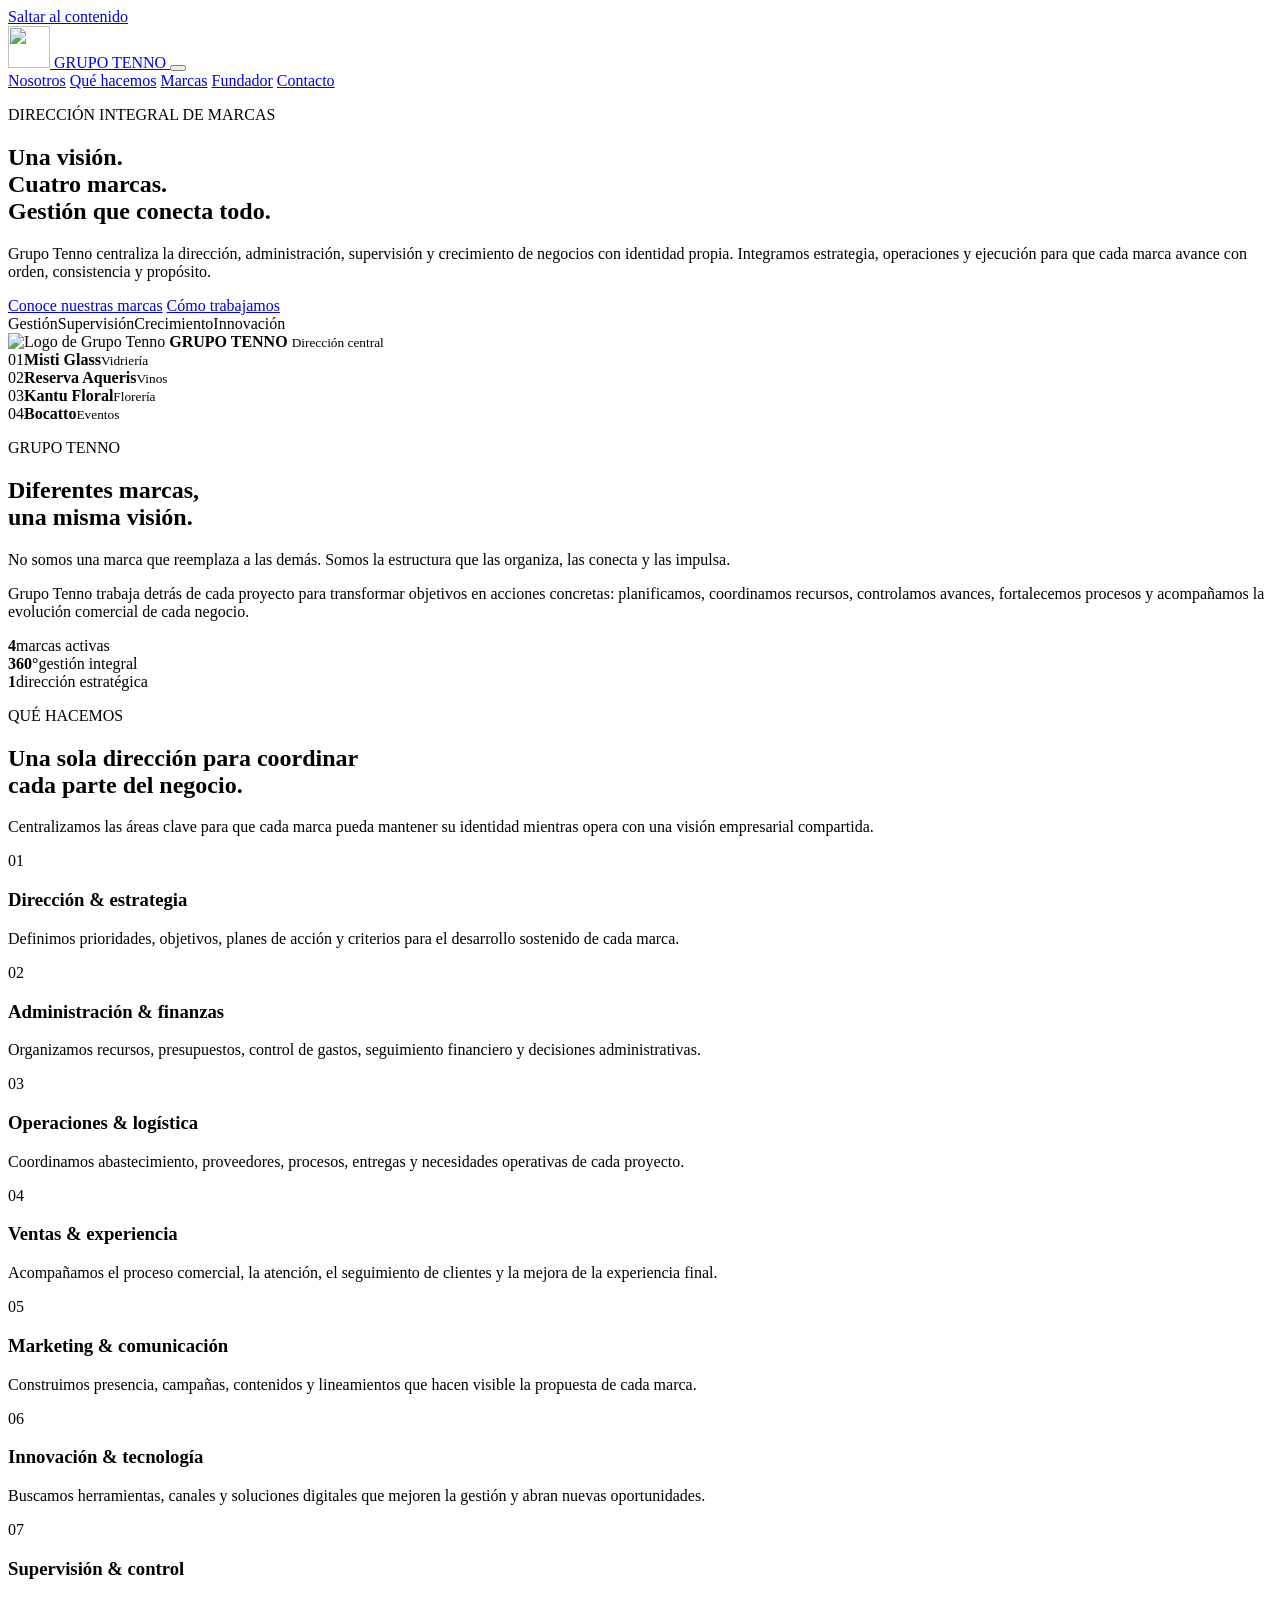
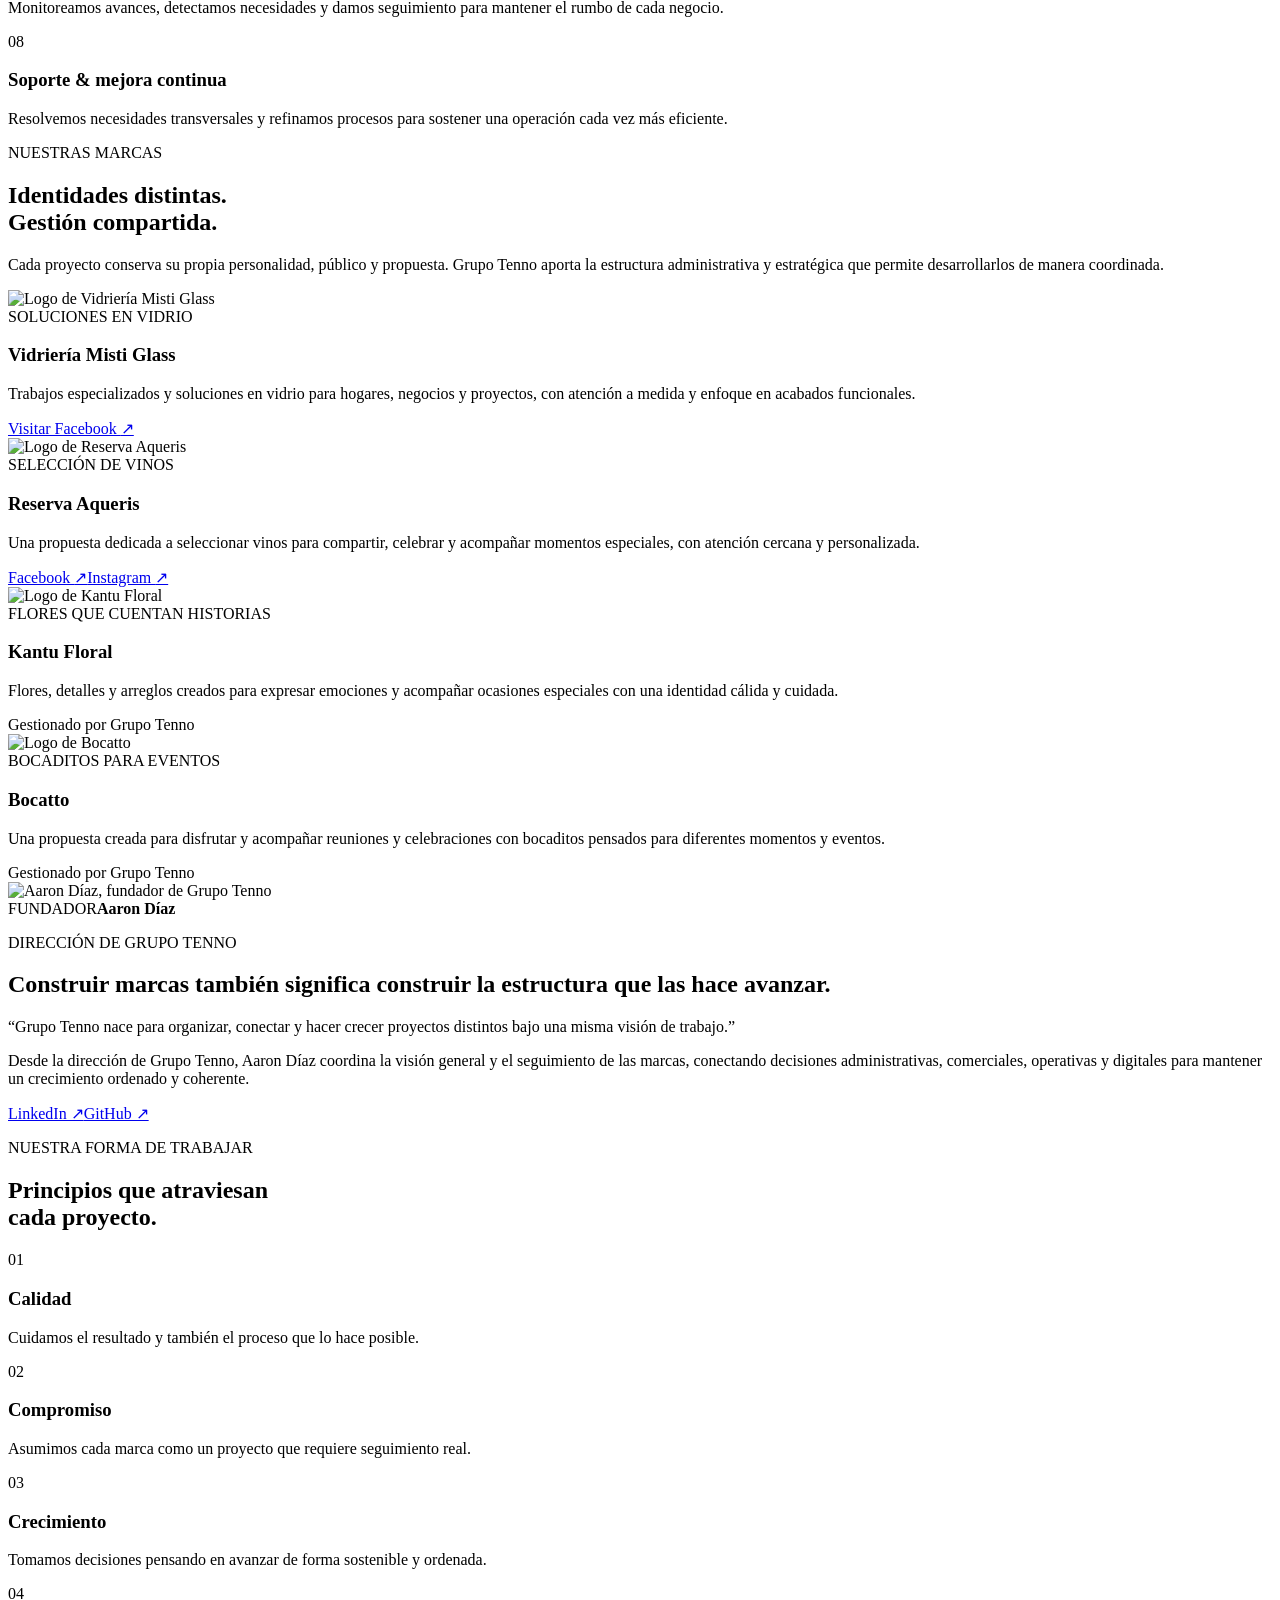
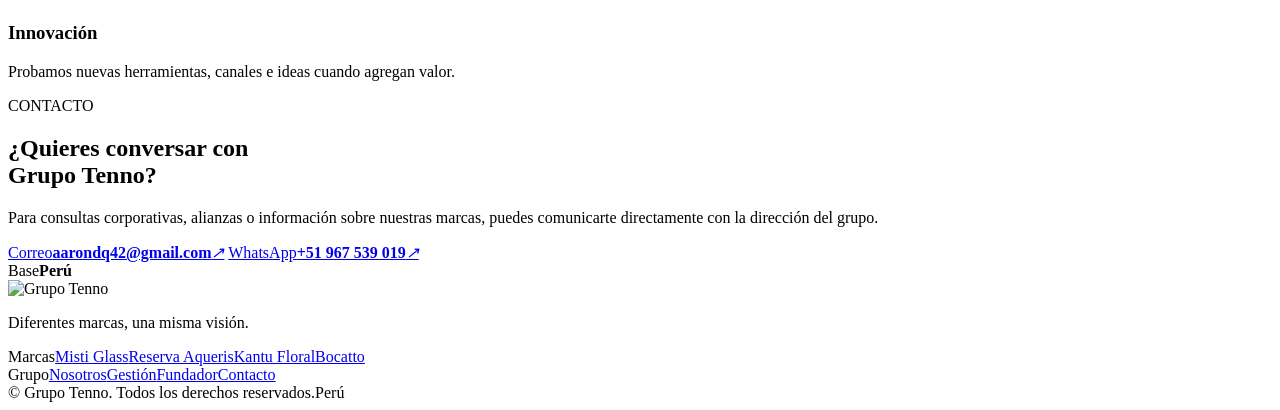
==== index.html @ 418a424f "Crear sitio corporativo de Grupo Tenno" ====
<!doctype html>
<html lang="es">
<head>
  <meta charset="utf-8">
  <meta name="viewport" content="width=device-width, initial-scale=1">
  <meta name="theme-color" content="#25282a">
  <meta name="description" content="Grupo Tenno dirige, administra y desarrolla Vidriería Misti Glass, Reserva Aqueris, Kantu Floral y Bocatto, integrando estrategia, operaciones, finanzas, logística, ventas, marketing, innovación y soporte.">
  <meta name="keywords" content="Grupo Tenno, Arequipa, gestión empresarial, administración, Misti Glass, Reserva Aqueris, Kantu Floral, Bocatto">
  <meta property="og:title" content="Grupo Tenno | Diferentes marcas, una misma visión">
  <meta property="og:description" content="Dirección integral de marcas: estrategia, gestión, supervisión, operaciones y crecimiento.">
  <meta property="og:type" content="website">
  <meta property="og:image" content="assets/grupo-tenno-logo.webp">
  <meta property="og:locale" content="es_PE">
  <title>Grupo Tenno | Dirección integral de marcas</title>
  <link rel="icon" href="assets/grupo-tenno-mark.webp" type="image/webp">
  <link rel="preload" href="assets/grupo-tenno-logo.webp" as="image">
  <link rel="stylesheet" href="styles.css">
</head>
<body>
  <a class="skip-link" href="#contenido">Saltar al contenido</a>

  <header class="site-header" id="inicio">
    <div class="container nav-wrap">
      <a class="brand" href="#inicio" aria-label="Grupo Tenno, inicio">
        <img src="assets/grupo-tenno-mark.webp" alt="" width="42" height="42">
        <span>GRUPO TENNO</span>
      </a>
      <button class="menu-toggle" type="button" aria-expanded="false" aria-controls="site-nav" aria-label="Abrir menú">
        <span></span><span></span><span></span>
      </button>
      <nav class="site-nav" id="site-nav" aria-label="Navegación principal">
        <a href="#nosotros">Nosotros</a>
        <a href="#gestion">Qué hacemos</a>
        <a href="#marcas">Marcas</a>
        <a href="#fundador">Fundador</a>
        <a class="nav-cta" href="#contacto">Contacto</a>
      </nav>
    </div>
  </header>

  <main id="contenido">
    <section class="hero section-dark">
      <div class="hero-glow" aria-hidden="true"></div>
      <div class="container hero-grid">
        <div class="hero-copy reveal">
          <p class="eyebrow">DIRECCIÓN INTEGRAL DE MARCAS</p>
          <h1>Una visión.<br><span>Cuatro marcas.</span><br>Gestión que conecta todo.</h1>
          <p class="hero-lead">Grupo Tenno centraliza la dirección, administración, supervisión y crecimiento de negocios con identidad propia. Integramos estrategia, operaciones y ejecución para que cada marca avance con orden, consistencia y propósito.</p>
          <div class="hero-actions">
            <a class="button button-primary" href="#marcas">Conoce nuestras marcas</a>
            <a class="button button-ghost" href="#gestion">Cómo trabajamos</a>
          </div>
          <div class="hero-tags" aria-label="Áreas principales">
            <span>Gestión</span><span>Supervisión</span><span>Crecimiento</span><span>Innovación</span>
          </div>
        </div>

        <div class="hero-visual reveal" aria-label="Grupo Tenno conecta cuatro marcas">
          <div class="orbit-card orbit-tenno">
            <img src="assets/grupo-tenno-mark.webp" alt="Logo de Grupo Tenno">
            <strong>GRUPO TENNO</strong>
            <small>Dirección central</small>
          </div>
          <div class="orbit-line line-a"></div>
          <div class="orbit-line line-b"></div>
          <div class="orbit-line line-c"></div>
          <div class="orbit-line line-d"></div>
          <div class="orbit-brand brand-misti"><span>01</span><strong>Misti Glass</strong><small>Vidriería</small></div>
          <div class="orbit-brand brand-aqueris"><span>02</span><strong>Reserva Aqueris</strong><small>Vinos</small></div>
          <div class="orbit-brand brand-kantu"><span>03</span><strong>Kantu Floral</strong><small>Florería</small></div>
          <div class="orbit-brand brand-bocatto"><span>04</span><strong>Bocatto</strong><small>Eventos</small></div>
        </div>
      </div>
    </section>

    <section class="intro" id="nosotros">
      <div class="container intro-grid">
        <div class="section-heading reveal">
          <p class="eyebrow dark">GRUPO TENNO</p>
          <h2>Diferentes marcas,<br>una misma visión.</h2>
        </div>
        <div class="intro-copy reveal">
          <p class="big-copy">No somos una marca que reemplaza a las demás. Somos la estructura que las organiza, las conecta y las impulsa.</p>
          <p>Grupo Tenno trabaja detrás de cada proyecto para transformar objetivos en acciones concretas: planificamos, coordinamos recursos, controlamos avances, fortalecemos procesos y acompañamos la evolución comercial de cada negocio.</p>
          <div class="fact-row">
            <div><strong>4</strong><span>marcas activas</span></div>
            <div><strong>360°</strong><span>gestión integral</span></div>
            <div><strong>1</strong><span>dirección estratégica</span></div>
          </div>
        </div>
      </div>
    </section>

    <section class="management section-soft" id="gestion">
      <div class="container">
        <div class="section-heading centered reveal">
          <p class="eyebrow dark">QUÉ HACEMOS</p>
          <h2>Una sola dirección para coordinar<br>cada parte del negocio.</h2>
          <p>Centralizamos las áreas clave para que cada marca pueda mantener su identidad mientras opera con una visión empresarial compartida.</p>
        </div>

        <div class="capability-grid">
          <article class="capability-card reveal"><div class="cap-number">01</div><h3>Dirección & estrategia</h3><p>Definimos prioridades, objetivos, planes de acción y criterios para el desarrollo sostenido de cada marca.</p></article>
          <article class="capability-card reveal"><div class="cap-number">02</div><h3>Administración & finanzas</h3><p>Organizamos recursos, presupuestos, control de gastos, seguimiento financiero y decisiones administrativas.</p></article>
          <article class="capability-card reveal"><div class="cap-number">03</div><h3>Operaciones & logística</h3><p>Coordinamos abastecimiento, proveedores, procesos, entregas y necesidades operativas de cada proyecto.</p></article>
          <article class="capability-card reveal"><div class="cap-number">04</div><h3>Ventas & experiencia</h3><p>Acompañamos el proceso comercial, la atención, el seguimiento de clientes y la mejora de la experiencia final.</p></article>
          <article class="capability-card reveal"><div class="cap-number">05</div><h3>Marketing & comunicación</h3><p>Construimos presencia, campañas, contenidos y lineamientos que hacen visible la propuesta de cada marca.</p></article>
          <article class="capability-card reveal"><div class="cap-number">06</div><h3>Innovación & tecnología</h3><p>Buscamos herramientas, canales y soluciones digitales que mejoren la gestión y abran nuevas oportunidades.</p></article>
          <article class="capability-card reveal"><div class="cap-number">07</div><h3>Supervisión & control</h3><p>Monitoreamos avances, detectamos necesidades y damos seguimiento para mantener el rumbo de cada negocio.</p></article>
          <article class="capability-card reveal"><div class="cap-number">08</div><h3>Soporte & mejora continua</h3><p>Resolvemos necesidades transversales y refinamos procesos para sostener una operación cada vez más eficiente.</p></article>
        </div>
      </div>
    </section>

    <section class="brands" id="marcas">
      <div class="container">
        <div class="section-heading split reveal">
          <div><p class="eyebrow dark">NUESTRAS MARCAS</p><h2>Identidades distintas.<br>Gestión compartida.</h2></div>
          <p>Cada proyecto conserva su propia personalidad, público y propuesta. Grupo Tenno aporta la estructura administrativa y estratégica que permite desarrollarlos de manera coordinada.</p>
        </div>

        <div class="brand-grid">
          <article class="brand-card misti reveal">
            <div class="brand-logo-wrap"><img src="assets/misti-glass.webp" alt="Logo de Vidriería Misti Glass" loading="lazy"></div>
            <div class="brand-card-copy"><div class="brand-label">SOLUCIONES EN VIDRIO</div><h3>Vidriería Misti Glass</h3><p>Trabajos especializados y soluciones en vidrio para hogares, negocios y proyectos, con atención a medida y enfoque en acabados funcionales.</p><a href="https://www.facebook.com/profile.php?id=61575286956871" target="_blank" rel="noopener">Visitar Facebook <span>↗</span></a></div>
          </article>

          <article class="brand-card aqueris reveal">
            <div class="brand-logo-wrap"><img src="assets/reserva-aqueris.webp" alt="Logo de Reserva Aqueris" loading="lazy"></div>
            <div class="brand-card-copy"><div class="brand-label">SELECCIÓN DE VINOS</div><h3>Reserva Aqueris</h3><p>Una propuesta dedicada a seleccionar vinos para compartir, celebrar y acompañar momentos especiales, con atención cercana y personalizada.</p><div class="brand-links"><a href="https://www.facebook.com/profile.php?id=61572569202541" target="_blank" rel="noopener">Facebook <span>↗</span></a><a href="https://www.instagram.com/reserva_aqueris/" target="_blank" rel="noopener">Instagram <span>↗</span></a></div></div>
          </article>

          <article class="brand-card kantu reveal">
            <div class="brand-logo-wrap"><img src="assets/kantu-floral.webp" alt="Logo de Kantu Floral" loading="lazy"></div>
            <div class="brand-card-copy"><div class="brand-label">FLORES QUE CUENTAN HISTORIAS</div><h3>Kantu Floral</h3><p>Flores, detalles y arreglos creados para expresar emociones y acompañar ocasiones especiales con una identidad cálida y cuidada.</p><span class="managed-tag">Gestionado por Grupo Tenno</span></div>
          </article>

          <article class="brand-card bocatto reveal">
            <div class="brand-logo-wrap"><img src="assets/bocatto.webp" alt="Logo de Bocatto" loading="lazy"></div>
            <div class="brand-card-copy"><div class="brand-label">BOCADITOS PARA EVENTOS</div><h3>Bocatto</h3><p>Una propuesta creada para disfrutar y acompañar reuniones y celebraciones con bocaditos pensados para diferentes momentos y eventos.</p><span class="managed-tag">Gestionado por Grupo Tenno</span></div>
          </article>
        </div>
      </div>
    </section>

    <section class="founder section-dark" id="fundador">
      <div class="container founder-grid">
        <div class="founder-photo reveal"><div class="photo-frame"><img src="assets/fundador-aaron-diaz.webp" alt="Aaron Díaz, fundador de Grupo Tenno" loading="lazy"></div><div class="photo-caption"><span>FUNDADOR</span><strong>Aaron Díaz</strong></div></div>
        <div class="founder-copy reveal">
          <p class="eyebrow">DIRECCIÓN DE GRUPO TENNO</p>
          <h2>Construir marcas también significa construir la estructura que las hace avanzar.</h2>
          <p class="quote">“Grupo Tenno nace para organizar, conectar y hacer crecer proyectos distintos bajo una misma visión de trabajo.”</p>
          <p>Desde la dirección de Grupo Tenno, Aaron Díaz coordina la visión general y el seguimiento de las marcas, conectando decisiones administrativas, comerciales, operativas y digitales para mantener un crecimiento ordenado y coherente.</p>
          <div class="founder-links"><a href="https://www.linkedin.com/in/aaron-diaz-q22" target="_blank" rel="noopener">LinkedIn ↗</a><a href="https://github.com/Chemsito" target="_blank" rel="noopener">GitHub ↗</a></div>
        </div>
      </div>
    </section>

    <section class="principles">
      <div class="container">
        <div class="section-heading centered reveal"><p class="eyebrow dark">NUESTRA FORMA DE TRABAJAR</p><h2>Principios que atraviesan<br>cada proyecto.</h2></div>
        <div class="principle-row">
          <div class="principle reveal"><span>01</span><h3>Calidad</h3><p>Cuidamos el resultado y también el proceso que lo hace posible.</p></div>
          <div class="principle reveal"><span>02</span><h3>Compromiso</h3><p>Asumimos cada marca como un proyecto que requiere seguimiento real.</p></div>
          <div class="principle reveal"><span>03</span><h3>Crecimiento</h3><p>Tomamos decisiones pensando en avanzar de forma sostenible y ordenada.</p></div>
          <div class="principle reveal"><span>04</span><h3>Innovación</h3><p>Probamos nuevas herramientas, canales e ideas cuando agregan valor.</p></div>
        </div>
      </div>
    </section>

    <section class="contact section-soft" id="contacto">
      <div class="container contact-card reveal">
        <div><p class="eyebrow dark">CONTACTO</p><h2>¿Quieres conversar con<br>Grupo Tenno?</h2><p>Para consultas corporativas, alianzas o información sobre nuestras marcas, puedes comunicarte directamente con la dirección del grupo.</p></div>
        <div class="contact-actions">
          <a class="contact-link" href="mailto:aarondq42@gmail.com"><span>Correo</span><strong>aarondq42@gmail.com</strong><i>↗</i></a>
          <a class="contact-link" href="https://wa.me/51967539019?text=Hola%20Aaron%2C%20me%20gustar%C3%ADa%20comunicarme%20contigo%20por%20Grupo%20Tenno." target="_blank" rel="noopener"><span>WhatsApp</span><strong>+51 967 539 019</strong><i>↗</i></a>
          <div class="contact-location"><span>Base</span><strong>Perú</strong></div>
        </div>
      </div>
    </section>
  </main>

  <footer class="footer section-dark">
    <div class="container footer-top">
      <div class="footer-brand"><img src="assets/grupo-tenno-logo.webp" alt="Grupo Tenno" loading="lazy"><p>Diferentes marcas, una misma visión.</p></div>
      <div class="footer-links"><div><span>Marcas</span><a href="#marcas">Misti Glass</a><a href="#marcas">Reserva Aqueris</a><a href="#marcas">Kantu Floral</a><a href="#marcas">Bocatto</a></div><div><span>Grupo</span><a href="#nosotros">Nosotros</a><a href="#gestion">Gestión</a><a href="#fundador">Fundador</a><a href="#contacto">Contacto</a></div></div>
    </div>
    <div class="container footer-bottom"><span>© <span id="year"></span> Grupo Tenno. Todos los derechos reservados.</span><span>Perú</span></div>
  </footer>

  <script src="script.js"></script>
</body>
</html>
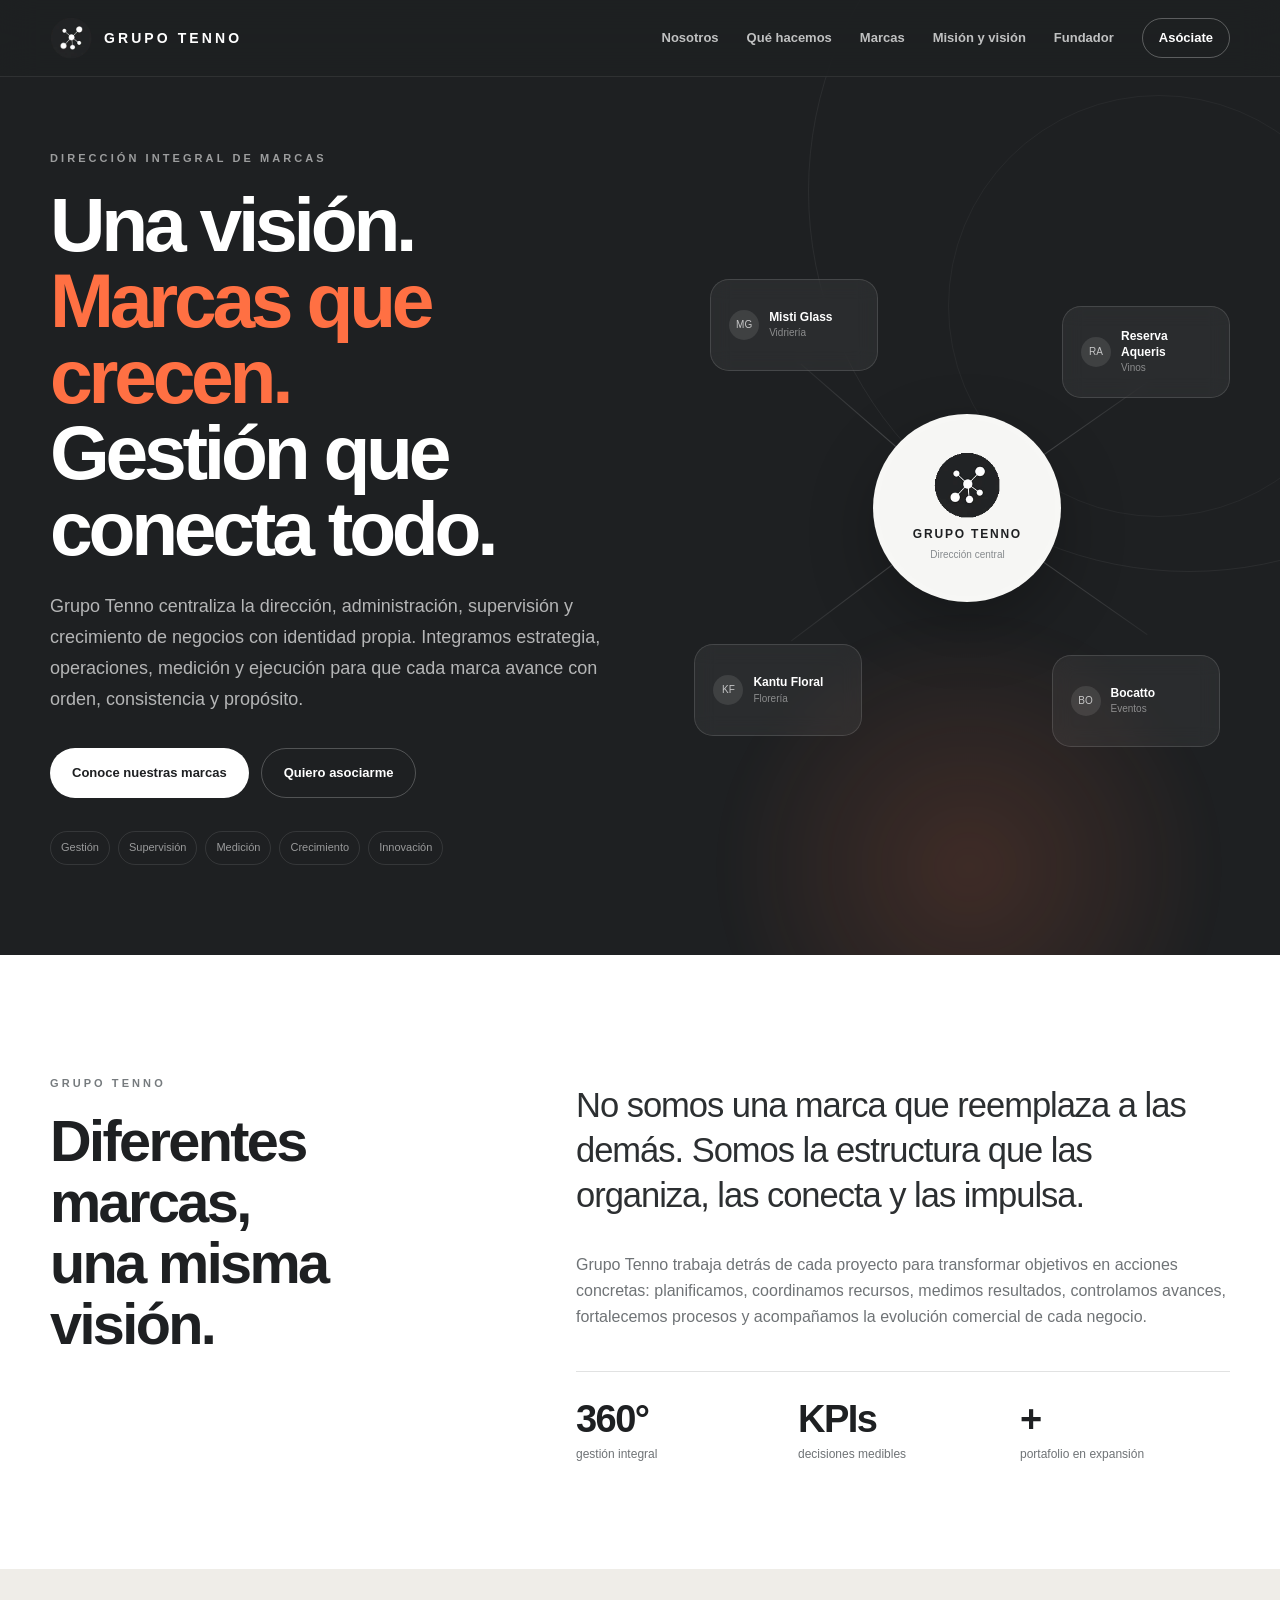
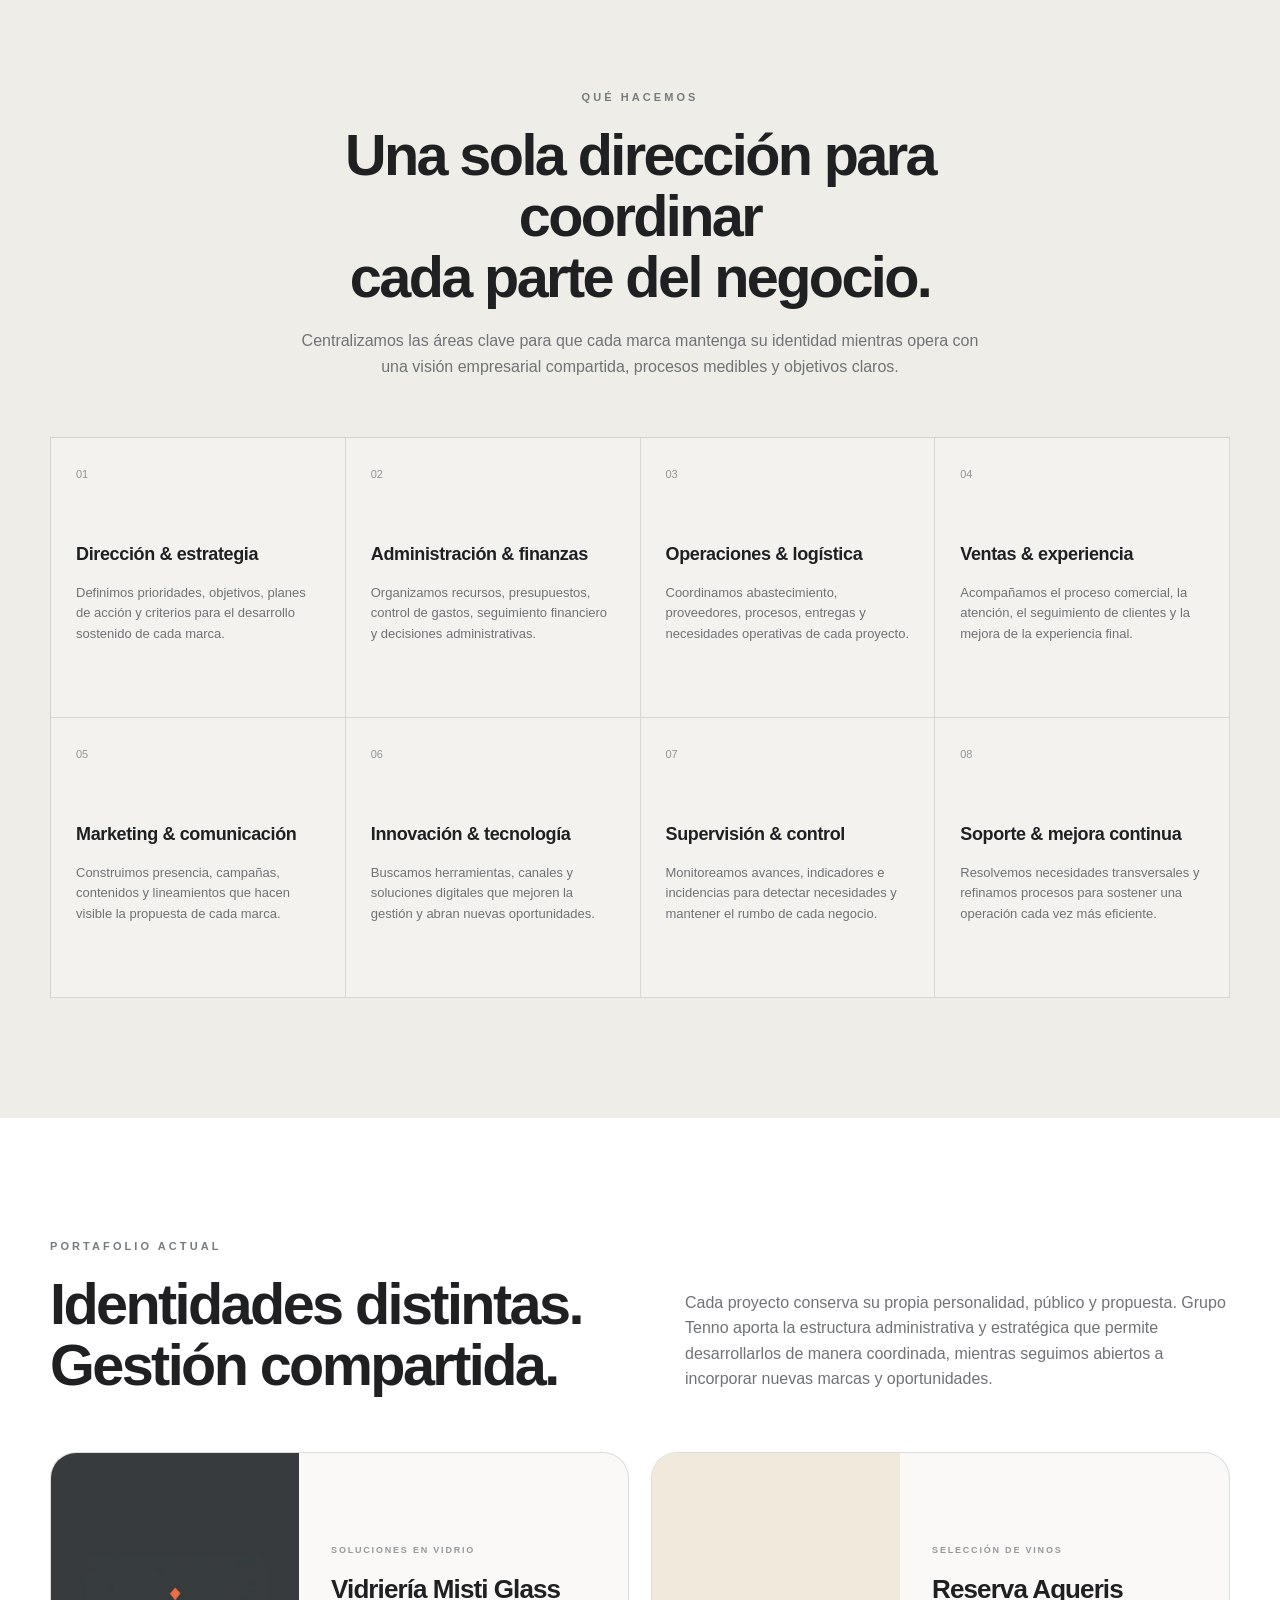
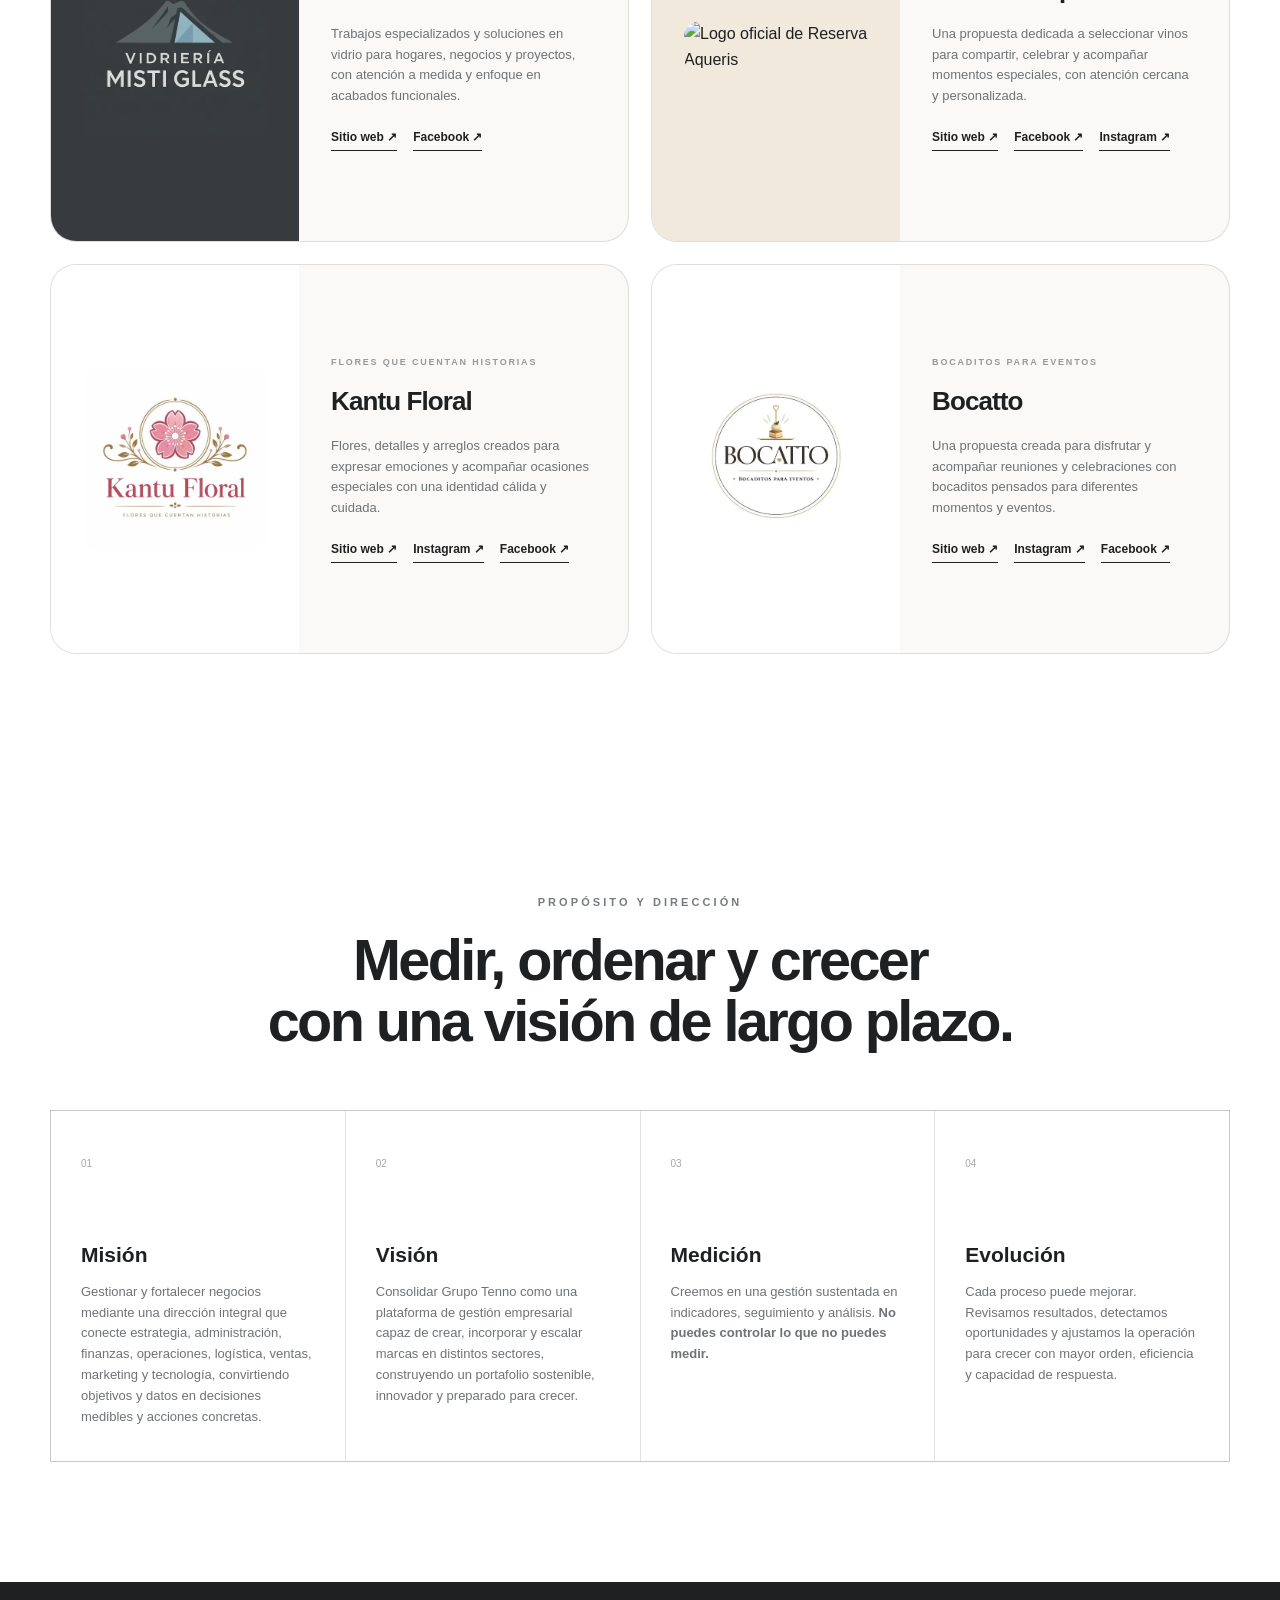
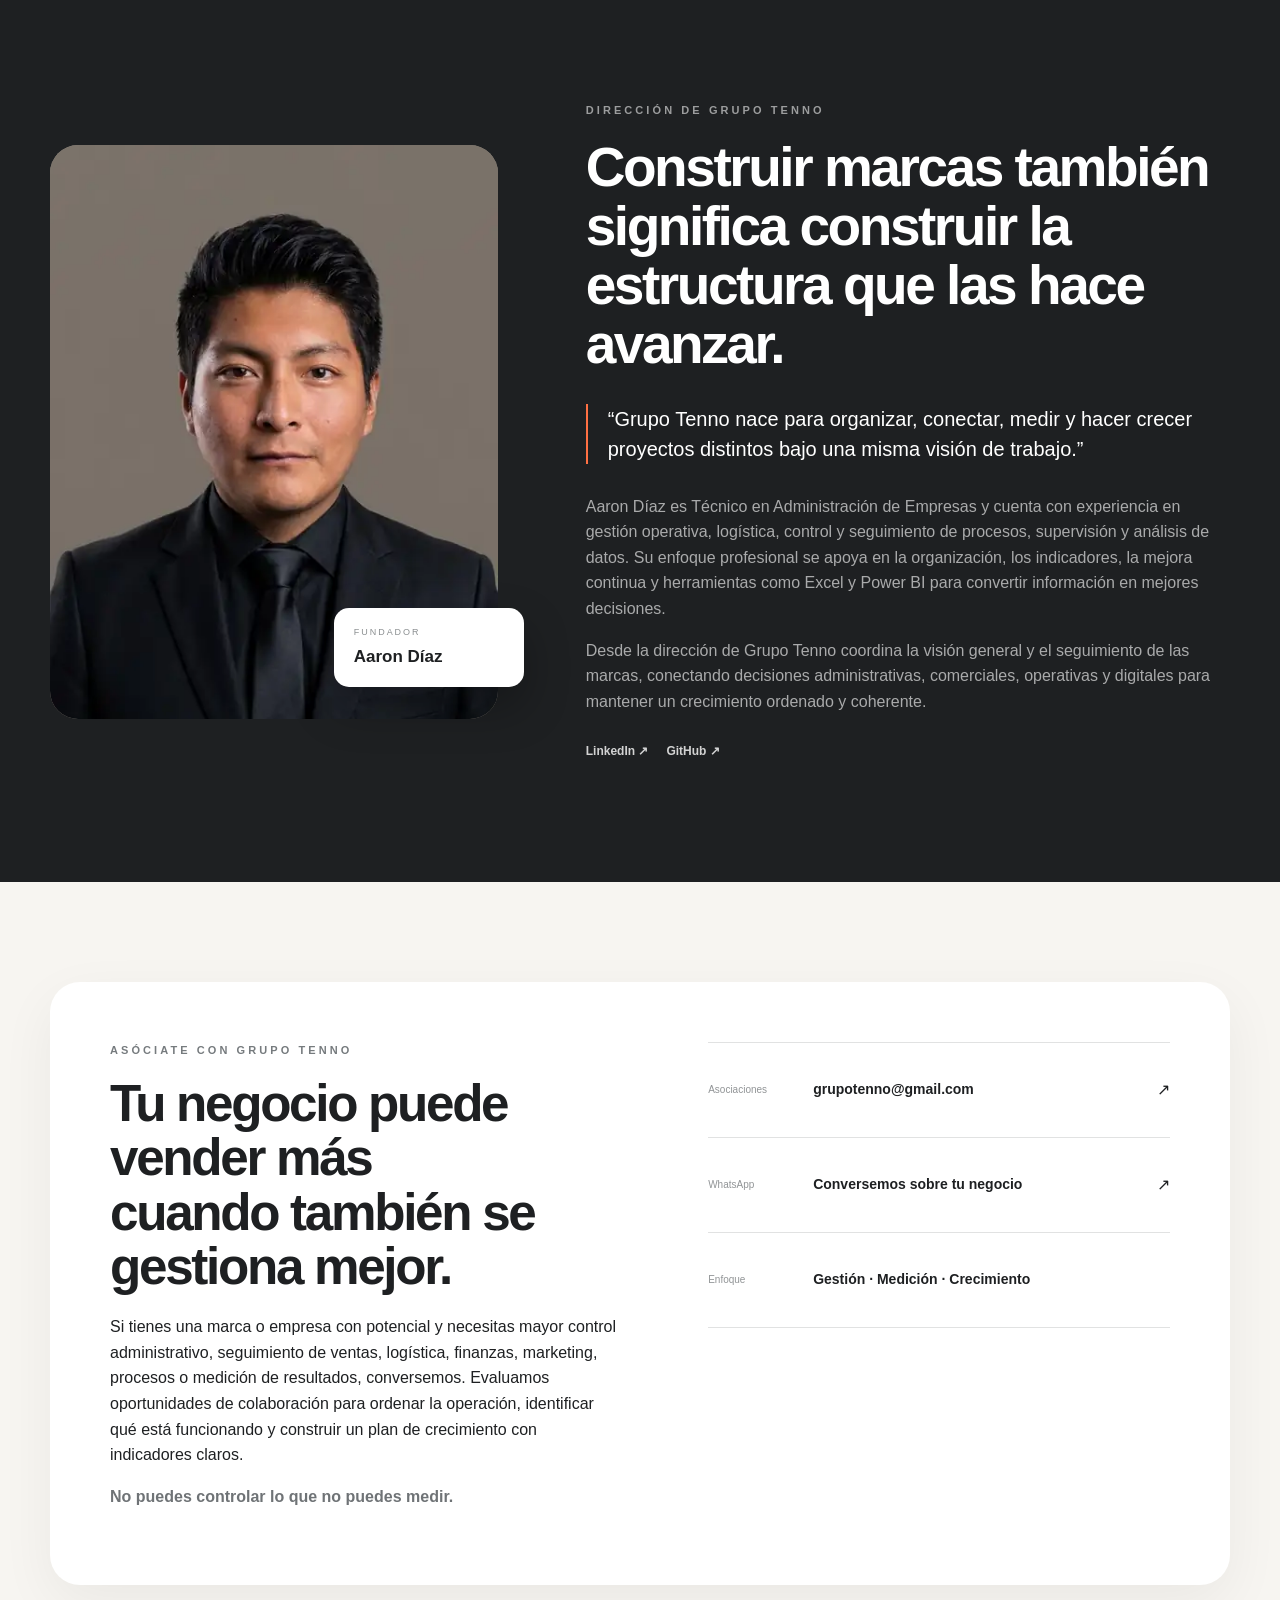
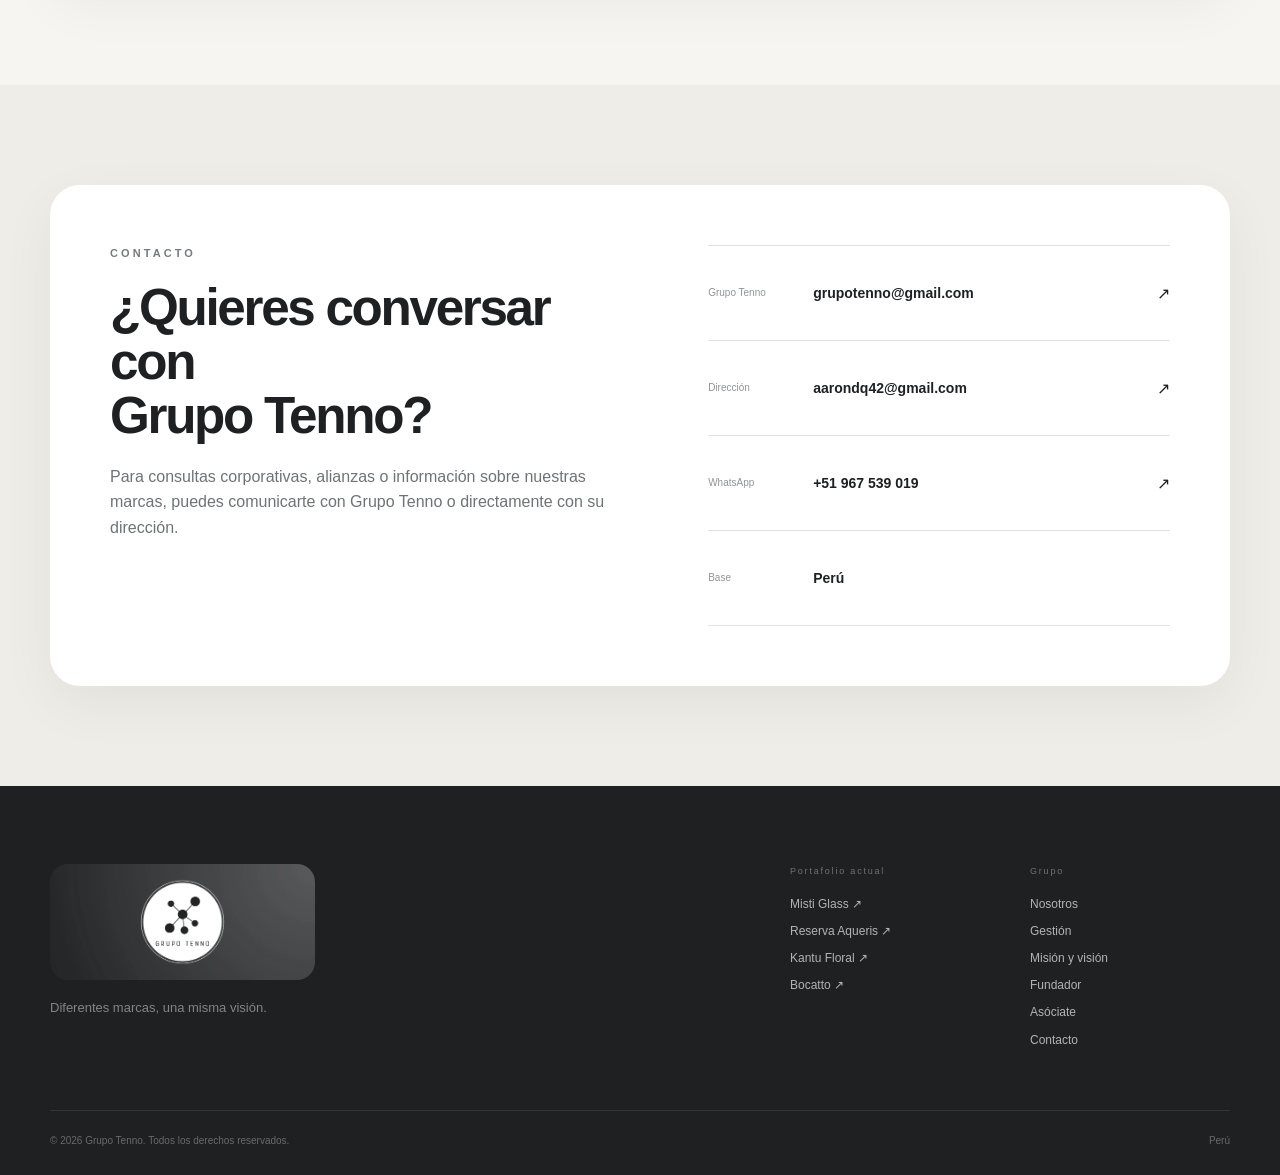
==== commit b99996c7: "Actualizar visión, enlaces, fundador y propuesta de asociación" ====
--- a/index.html
+++ b/index.html
@@ -4,16 +4,17 @@
   <meta charset="utf-8">
   <meta name="viewport" content="width=device-width, initial-scale=1">
   <meta name="theme-color" content="#25282a">
-  <meta name="description" content="Grupo Tenno dirige, administra y desarrolla Vidriería Misti Glass, Reserva Aqueris, Kantu Floral y Bocatto, integrando estrategia, operaciones, finanzas, logística, ventas, marketing, innovación y soporte.">
+  <meta name="description" content="Grupo Tenno dirige, administra y desarrolla marcas mediante una gestión integral de estrategia, operaciones, finanzas, logística, ventas, marketing, innovación y soporte.">
   <meta name="keywords" content="Grupo Tenno, Arequipa, gestión empresarial, administración, Misti Glass, Reserva Aqueris, Kantu Floral, Bocatto">
   <meta property="og:title" content="Grupo Tenno | Diferentes marcas, una misma visión">
-  <meta property="og:description" content="Dirección integral de marcas: estrategia, gestión, supervisión, operaciones y crecimiento.">
+  <meta property="og:description" content="Dirección integral para crear, gestionar, medir y hacer crecer marcas.">
   <meta property="og:type" content="website">
   <meta property="og:image" content="assets/grupo-tenno-logo.webp">
   <meta property="og:locale" content="es_PE">
   <title>Grupo Tenno | Dirección integral de marcas</title>
   <link rel="icon" href="assets/grupo-tenno-mark.webp" type="image/webp">
   <link rel="preload" href="assets/grupo-tenno-logo.webp" as="image">
+  <link rel="preload" href="assets/fundador-aaron-diaz.webp?v=2" as="image" type="image/webp">
   <link rel="stylesheet" href="styles.css">
 </head>
 <body>
@@ -32,8 +33,9 @@
         <a href="#nosotros">Nosotros</a>
         <a href="#gestion">Qué hacemos</a>
         <a href="#marcas">Marcas</a>
+        <a href="#vision">Misión y visión</a>
         <a href="#fundador">Fundador</a>
-        <a class="nav-cta" href="#contacto">Contacto</a>
+        <a class="nav-cta" href="#alianza">Asóciate</a>
       </nav>
     </div>
   </header>
@@ -44,18 +46,18 @@
       <div class="container hero-grid">
         <div class="hero-copy reveal">
           <p class="eyebrow">DIRECCIÓN INTEGRAL DE MARCAS</p>
-          <h1>Una visión.<br><span>Cuatro marcas.</span><br>Gestión que conecta todo.</h1>
-          <p class="hero-lead">Grupo Tenno centraliza la dirección, administración, supervisión y crecimiento de negocios con identidad propia. Integramos estrategia, operaciones y ejecución para que cada marca avance con orden, consistencia y propósito.</p>
+          <h1>Una visión.<br><span>Marcas que crecen.</span><br>Gestión que conecta todo.</h1>
+          <p class="hero-lead">Grupo Tenno centraliza la dirección, administración, supervisión y crecimiento de negocios con identidad propia. Integramos estrategia, operaciones, medición y ejecución para que cada marca avance con orden, consistencia y propósito.</p>
           <div class="hero-actions">
             <a class="button button-primary" href="#marcas">Conoce nuestras marcas</a>
-            <a class="button button-ghost" href="#gestion">Cómo trabajamos</a>
+            <a class="button button-ghost" href="#alianza">Quiero asociarme</a>
           </div>
           <div class="hero-tags" aria-label="Áreas principales">
-            <span>Gestión</span><span>Supervisión</span><span>Crecimiento</span><span>Innovación</span>
-          </div>
-        </div>
-
-        <div class="hero-visual reveal" aria-label="Grupo Tenno conecta cuatro marcas">
+            <span>Gestión</span><span>Supervisión</span><span>Medición</span><span>Crecimiento</span><span>Innovación</span>
+          </div>
+        </div>
+
+        <div class="hero-visual reveal" aria-label="Grupo Tenno conecta las marcas de su portafolio actual">
           <div class="orbit-card orbit-tenno">
             <img src="assets/grupo-tenno-mark.webp" alt="Logo de Grupo Tenno">
             <strong>GRUPO TENNO</strong>
@@ -65,10 +67,10 @@
           <div class="orbit-line line-b"></div>
           <div class="orbit-line line-c"></div>
           <div class="orbit-line line-d"></div>
-          <div class="orbit-brand brand-misti"><span>01</span><strong>Misti Glass</strong><small>Vidriería</small></div>
-          <div class="orbit-brand brand-aqueris"><span>02</span><strong>Reserva Aqueris</strong><small>Vinos</small></div>
-          <div class="orbit-brand brand-kantu"><span>03</span><strong>Kantu Floral</strong><small>Florería</small></div>
-          <div class="orbit-brand brand-bocatto"><span>04</span><strong>Bocatto</strong><small>Eventos</small></div>
+          <div class="orbit-brand brand-misti"><span>MG</span><strong>Misti Glass</strong><small>Vidriería</small></div>
+          <div class="orbit-brand brand-aqueris"><span>RA</span><strong>Reserva Aqueris</strong><small>Vinos</small></div>
+          <div class="orbit-brand brand-kantu"><span>KF</span><strong>Kantu Floral</strong><small>Florería</small></div>
+          <div class="orbit-brand brand-bocatto"><span>BO</span><strong>Bocatto</strong><small>Eventos</small></div>
         </div>
       </div>
     </section>
@@ -81,11 +83,11 @@
         </div>
         <div class="intro-copy reveal">
           <p class="big-copy">No somos una marca que reemplaza a las demás. Somos la estructura que las organiza, las conecta y las impulsa.</p>
-          <p>Grupo Tenno trabaja detrás de cada proyecto para transformar objetivos en acciones concretas: planificamos, coordinamos recursos, controlamos avances, fortalecemos procesos y acompañamos la evolución comercial de cada negocio.</p>
+          <p>Grupo Tenno trabaja detrás de cada proyecto para transformar objetivos en acciones concretas: planificamos, coordinamos recursos, medimos resultados, controlamos avances, fortalecemos procesos y acompañamos la evolución comercial de cada negocio.</p>
           <div class="fact-row">
-            <div><strong>4</strong><span>marcas activas</span></div>
             <div><strong>360°</strong><span>gestión integral</span></div>
-            <div><strong>1</strong><span>dirección estratégica</span></div>
+            <div><strong>KPIs</strong><span>decisiones medibles</span></div>
+            <div><strong>+</strong><span>portafolio en expansión</span></div>
           </div>
         </div>
       </div>
@@ -96,7 +98,7 @@
         <div class="section-heading centered reveal">
           <p class="eyebrow dark">QUÉ HACEMOS</p>
           <h2>Una sola dirección para coordinar<br>cada parte del negocio.</h2>
-          <p>Centralizamos las áreas clave para que cada marca pueda mantener su identidad mientras opera con una visión empresarial compartida.</p>
+          <p>Centralizamos las áreas clave para que cada marca mantenga su identidad mientras opera con una visión empresarial compartida, procesos medibles y objetivos claros.</p>
         </div>
 
         <div class="capability-grid">
@@ -106,7 +108,7 @@
           <article class="capability-card reveal"><div class="cap-number">04</div><h3>Ventas & experiencia</h3><p>Acompañamos el proceso comercial, la atención, el seguimiento de clientes y la mejora de la experiencia final.</p></article>
           <article class="capability-card reveal"><div class="cap-number">05</div><h3>Marketing & comunicación</h3><p>Construimos presencia, campañas, contenidos y lineamientos que hacen visible la propuesta de cada marca.</p></article>
           <article class="capability-card reveal"><div class="cap-number">06</div><h3>Innovación & tecnología</h3><p>Buscamos herramientas, canales y soluciones digitales que mejoren la gestión y abran nuevas oportunidades.</p></article>
-          <article class="capability-card reveal"><div class="cap-number">07</div><h3>Supervisión & control</h3><p>Monitoreamos avances, detectamos necesidades y damos seguimiento para mantener el rumbo de cada negocio.</p></article>
+          <article class="capability-card reveal"><div class="cap-number">07</div><h3>Supervisión & control</h3><p>Monitoreamos avances, indicadores e incidencias para detectar necesidades y mantener el rumbo de cada negocio.</p></article>
           <article class="capability-card reveal"><div class="cap-number">08</div><h3>Soporte & mejora continua</h3><p>Resolvemos necesidades transversales y refinamos procesos para sostener una operación cada vez más eficiente.</p></article>
         </div>
       </div>
@@ -115,64 +117,77 @@
     <section class="brands" id="marcas">
       <div class="container">
         <div class="section-heading split reveal">
-          <div><p class="eyebrow dark">NUESTRAS MARCAS</p><h2>Identidades distintas.<br>Gestión compartida.</h2></div>
-          <p>Cada proyecto conserva su propia personalidad, público y propuesta. Grupo Tenno aporta la estructura administrativa y estratégica que permite desarrollarlos de manera coordinada.</p>
+          <div><p class="eyebrow dark">PORTAFOLIO ACTUAL</p><h2>Identidades distintas.<br>Gestión compartida.</h2></div>
+          <p>Cada proyecto conserva su propia personalidad, público y propuesta. Grupo Tenno aporta la estructura administrativa y estratégica que permite desarrollarlos de manera coordinada, mientras seguimos abiertos a incorporar nuevas marcas y oportunidades.</p>
         </div>
 
         <div class="brand-grid">
           <article class="brand-card misti reveal">
-            <div class="brand-logo-wrap"><img src="assets/misti-glass.webp" alt="Logo de Vidriería Misti Glass" loading="lazy"></div>
-            <div class="brand-card-copy"><div class="brand-label">SOLUCIONES EN VIDRIO</div><h3>Vidriería Misti Glass</h3><p>Trabajos especializados y soluciones en vidrio para hogares, negocios y proyectos, con atención a medida y enfoque en acabados funcionales.</p><a href="https://www.facebook.com/profile.php?id=61575286956871" target="_blank" rel="noopener">Visitar Facebook <span>↗</span></a></div>
+            <div class="brand-logo-wrap"><img src="assets/misti-glass.webp?v=2" alt="Logo de Vidriería Misti Glass" loading="lazy"></div>
+            <div class="brand-card-copy"><div class="brand-label">SOLUCIONES EN VIDRIO</div><h3>Vidriería Misti Glass</h3><p>Trabajos especializados y soluciones en vidrio para hogares, negocios y proyectos, con atención a medida y enfoque en acabados funcionales.</p><div class="brand-links"><a href="https://certus-domain.my.canva.site/vidrieria-misti-glass" target="_blank" rel="noopener">Sitio web <span>↗</span></a><a href="https://www.facebook.com/profile.php?id=61575286956871" target="_blank" rel="noopener">Facebook <span>↗</span></a></div></div>
           </article>
 
           <article class="brand-card aqueris reveal">
-            <div class="brand-logo-wrap"><img src="assets/reserva-aqueris.webp" alt="Logo de Reserva Aqueris" loading="lazy"></div>
-            <div class="brand-card-copy"><div class="brand-label">SELECCIÓN DE VINOS</div><h3>Reserva Aqueris</h3><p>Una propuesta dedicada a seleccionar vinos para compartir, celebrar y acompañar momentos especiales, con atención cercana y personalizada.</p><div class="brand-links"><a href="https://www.facebook.com/profile.php?id=61572569202541" target="_blank" rel="noopener">Facebook <span>↗</span></a><a href="https://www.instagram.com/reserva_aqueris/" target="_blank" rel="noopener">Instagram <span>↗</span></a></div></div>
+            <div class="brand-logo-wrap"><img src="https://chemsito.github.io/Reserva-Aqueris/assets/logo-aqueris-reserve.webp" alt="Logo oficial de Reserva Aqueris" loading="lazy"></div>
+            <div class="brand-card-copy"><div class="brand-label">SELECCIÓN DE VINOS</div><h3>Reserva Aqueris</h3><p>Una propuesta dedicada a seleccionar vinos para compartir, celebrar y acompañar momentos especiales, con atención cercana y personalizada.</p><div class="brand-links"><a href="https://chemsito.github.io/Reserva-Aqueris/" target="_blank" rel="noopener">Sitio web <span>↗</span></a><a href="https://www.facebook.com/profile.php?id=61572569202541" target="_blank" rel="noopener">Facebook <span>↗</span></a><a href="https://www.instagram.com/reserva_aqueris/" target="_blank" rel="noopener">Instagram <span>↗</span></a></div></div>
           </article>
 
           <article class="brand-card kantu reveal">
-            <div class="brand-logo-wrap"><img src="assets/kantu-floral.webp" alt="Logo de Kantu Floral" loading="lazy"></div>
-            <div class="brand-card-copy"><div class="brand-label">FLORES QUE CUENTAN HISTORIAS</div><h3>Kantu Floral</h3><p>Flores, detalles y arreglos creados para expresar emociones y acompañar ocasiones especiales con una identidad cálida y cuidada.</p><span class="managed-tag">Gestionado por Grupo Tenno</span></div>
+            <div class="brand-logo-wrap"><img src="assets/kantu-floral.webp?v=2" alt="Logo de Kantu Floral" loading="lazy"></div>
+            <div class="brand-card-copy"><div class="brand-label">FLORES QUE CUENTAN HISTORIAS</div><h3>Kantu Floral</h3><p>Flores, detalles y arreglos creados para expresar emociones y acompañar ocasiones especiales con una identidad cálida y cuidada.</p><div class="brand-links"><a href="https://chemsito.github.io/Kantu-Floral/" target="_blank" rel="noopener">Sitio web <span>↗</span></a><a href="https://www.instagram.com/kantu_floral/" target="_blank" rel="noopener">Instagram <span>↗</span></a><a href="https://www.facebook.com/profile.php?id=61590177373176" target="_blank" rel="noopener">Facebook <span>↗</span></a></div></div>
           </article>
 
           <article class="brand-card bocatto reveal">
-            <div class="brand-logo-wrap"><img src="assets/bocatto.webp" alt="Logo de Bocatto" loading="lazy"></div>
-            <div class="brand-card-copy"><div class="brand-label">BOCADITOS PARA EVENTOS</div><h3>Bocatto</h3><p>Una propuesta creada para disfrutar y acompañar reuniones y celebraciones con bocaditos pensados para diferentes momentos y eventos.</p><span class="managed-tag">Gestionado por Grupo Tenno</span></div>
-          </article>
+            <div class="brand-logo-wrap"><img src="assets/bocatto.webp?v=2" alt="Logo de Bocatto" loading="lazy"></div>
+            <div class="brand-card-copy"><div class="brand-label">BOCADITOS PARA EVENTOS</div><h3>Bocatto</h3><p>Una propuesta creada para disfrutar y acompañar reuniones y celebraciones con bocaditos pensados para diferentes momentos y eventos.</p><div class="brand-links"><a href="https://chemsito.github.io/Bocatto/" target="_blank" rel="noopener">Sitio web <span>↗</span></a><a href="https://www.instagram.com/world_bocatto/" target="_blank" rel="noopener">Instagram <span>↗</span></a><a href="https://www.facebook.com/profile.php?id=61575980401248" target="_blank" rel="noopener">Facebook <span>↗</span></a></div></div>
+          </article>
+        </div>
+      </div>
+    </section>
+
+    <section class="principles" id="vision">
+      <div class="container">
+        <div class="section-heading centered reveal"><p class="eyebrow dark">PROPÓSITO Y DIRECCIÓN</p><h2>Medir, ordenar y crecer<br>con una visión de largo plazo.</h2></div>
+        <div class="principle-row">
+          <div class="principle reveal"><span>01</span><h3>Misión</h3><p>Gestionar y fortalecer negocios mediante una dirección integral que conecte estrategia, administración, finanzas, operaciones, logística, ventas, marketing y tecnología, convirtiendo objetivos y datos en decisiones medibles y acciones concretas.</p></div>
+          <div class="principle reveal"><span>02</span><h3>Visión</h3><p>Consolidar Grupo Tenno como una plataforma de gestión empresarial capaz de crear, incorporar y escalar marcas en distintos sectores, construyendo un portafolio sostenible, innovador y preparado para crecer.</p></div>
+          <div class="principle reveal"><span>03</span><h3>Medición</h3><p>Creemos en una gestión sustentada en indicadores, seguimiento y análisis. <strong>No puedes controlar lo que no puedes medir.</strong></p></div>
+          <div class="principle reveal"><span>04</span><h3>Evolución</h3><p>Cada proceso puede mejorar. Revisamos resultados, detectamos oportunidades y ajustamos la operación para crecer con mayor orden, eficiencia y capacidad de respuesta.</p></div>
         </div>
       </div>
     </section>
 
     <section class="founder section-dark" id="fundador">
       <div class="container founder-grid">
-        <div class="founder-photo reveal"><div class="photo-frame"><img src="assets/fundador-aaron-diaz.webp" alt="Aaron Díaz, fundador de Grupo Tenno" loading="lazy"></div><div class="photo-caption"><span>FUNDADOR</span><strong>Aaron Díaz</strong></div></div>
+        <div class="founder-photo reveal"><div class="photo-frame"><img src="assets/fundador-aaron-diaz.webp?v=2" alt="Aaron Díaz, fundador de Grupo Tenno" loading="eager" fetchpriority="high" decoding="async"></div><div class="photo-caption"><span>FUNDADOR</span><strong>Aaron Díaz</strong></div></div>
         <div class="founder-copy reveal">
           <p class="eyebrow">DIRECCIÓN DE GRUPO TENNO</p>
           <h2>Construir marcas también significa construir la estructura que las hace avanzar.</h2>
-          <p class="quote">“Grupo Tenno nace para organizar, conectar y hacer crecer proyectos distintos bajo una misma visión de trabajo.”</p>
-          <p>Desde la dirección de Grupo Tenno, Aaron Díaz coordina la visión general y el seguimiento de las marcas, conectando decisiones administrativas, comerciales, operativas y digitales para mantener un crecimiento ordenado y coherente.</p>
+          <p class="quote">“Grupo Tenno nace para organizar, conectar, medir y hacer crecer proyectos distintos bajo una misma visión de trabajo.”</p>
+          <p>Aaron Díaz es Técnico en Administración de Empresas y cuenta con experiencia en gestión operativa, logística, control y seguimiento de procesos, supervisión y análisis de datos. Su enfoque profesional se apoya en la organización, los indicadores, la mejora continua y herramientas como Excel y Power BI para convertir información en mejores decisiones.</p>
+          <p>Desde la dirección de Grupo Tenno coordina la visión general y el seguimiento de las marcas, conectando decisiones administrativas, comerciales, operativas y digitales para mantener un crecimiento ordenado y coherente.</p>
           <div class="founder-links"><a href="https://www.linkedin.com/in/aaron-diaz-q22" target="_blank" rel="noopener">LinkedIn ↗</a><a href="https://github.com/Chemsito" target="_blank" rel="noopener">GitHub ↗</a></div>
         </div>
       </div>
     </section>
 
-    <section class="principles">
-      <div class="container">
-        <div class="section-heading centered reveal"><p class="eyebrow dark">NUESTRA FORMA DE TRABAJAR</p><h2>Principios que atraviesan<br>cada proyecto.</h2></div>
-        <div class="principle-row">
-          <div class="principle reveal"><span>01</span><h3>Calidad</h3><p>Cuidamos el resultado y también el proceso que lo hace posible.</p></div>
-          <div class="principle reveal"><span>02</span><h3>Compromiso</h3><p>Asumimos cada marca como un proyecto que requiere seguimiento real.</p></div>
-          <div class="principle reveal"><span>03</span><h3>Crecimiento</h3><p>Tomamos decisiones pensando en avanzar de forma sostenible y ordenada.</p></div>
-          <div class="principle reveal"><span>04</span><h3>Innovación</h3><p>Probamos nuevas herramientas, canales e ideas cuando agregan valor.</p></div>
+    <section class="contact" id="alianza">
+      <div class="container contact-card reveal">
+        <div><p class="eyebrow dark">ASÓCIATE CON GRUPO TENNO</p><h2>Tu negocio puede vender más<br>cuando también se gestiona mejor.</h2><p>Si tienes una marca o empresa con potencial y necesitas mayor control administrativo, seguimiento de ventas, logística, finanzas, marketing, procesos o medición de resultados, conversemos. Evaluamos oportunidades de colaboración para ordenar la operación, identificar qué está funcionando y construir un plan de crecimiento con indicadores claros.</p><p><strong>No puedes controlar lo que no puedes medir.</strong></p></div>
+        <div class="contact-actions">
+          <a class="contact-link" href="mailto:grupotenno@gmail.com?subject=Quiero%20asociarme%20con%20Grupo%20Tenno"><span>Asociaciones</span><strong>grupotenno@gmail.com</strong><i>↗</i></a>
+          <a class="contact-link" href="https://wa.me/51967539019?text=Hola%20Aaron%2C%20tengo%20un%20negocio%20y%20me%20gustar%C3%ADa%20conversar%20sobre%20una%20posible%20asociaci%C3%B3n%20con%20Grupo%20Tenno%20para%20mejorar%20su%20gesti%C3%B3n%20y%20crecimiento." target="_blank" rel="noopener"><span>WhatsApp</span><strong>Conversemos sobre tu negocio</strong><i>↗</i></a>
+          <div class="contact-location"><span>Enfoque</span><strong>Gestión · Medición · Crecimiento</strong></div>
         </div>
       </div>
     </section>
 
     <section class="contact section-soft" id="contacto">
       <div class="container contact-card reveal">
-        <div><p class="eyebrow dark">CONTACTO</p><h2>¿Quieres conversar con<br>Grupo Tenno?</h2><p>Para consultas corporativas, alianzas o información sobre nuestras marcas, puedes comunicarte directamente con la dirección del grupo.</p></div>
+        <div><p class="eyebrow dark">CONTACTO</p><h2>¿Quieres conversar con<br>Grupo Tenno?</h2><p>Para consultas corporativas, alianzas o información sobre nuestras marcas, puedes comunicarte con Grupo Tenno o directamente con su dirección.</p></div>
         <div class="contact-actions">
-          <a class="contact-link" href="mailto:aarondq42@gmail.com"><span>Correo</span><strong>aarondq42@gmail.com</strong><i>↗</i></a>
+          <a class="contact-link" href="mailto:grupotenno@gmail.com"><span>Grupo Tenno</span><strong>grupotenno@gmail.com</strong><i>↗</i></a>
+          <a class="contact-link" href="mailto:aarondq42@gmail.com"><span>Dirección</span><strong>aarondq42@gmail.com</strong><i>↗</i></a>
           <a class="contact-link" href="https://wa.me/51967539019?text=Hola%20Aaron%2C%20me%20gustar%C3%ADa%20comunicarme%20contigo%20por%20Grupo%20Tenno." target="_blank" rel="noopener"><span>WhatsApp</span><strong>+51 967 539 019</strong><i>↗</i></a>
           <div class="contact-location"><span>Base</span><strong>Perú</strong></div>
         </div>
@@ -183,7 +198,7 @@
   <footer class="footer section-dark">
     <div class="container footer-top">
       <div class="footer-brand"><img src="assets/grupo-tenno-logo.webp" alt="Grupo Tenno" loading="lazy"><p>Diferentes marcas, una misma visión.</p></div>
-      <div class="footer-links"><div><span>Marcas</span><a href="#marcas">Misti Glass</a><a href="#marcas">Reserva Aqueris</a><a href="#marcas">Kantu Floral</a><a href="#marcas">Bocatto</a></div><div><span>Grupo</span><a href="#nosotros">Nosotros</a><a href="#gestion">Gestión</a><a href="#fundador">Fundador</a><a href="#contacto">Contacto</a></div></div>
+      <div class="footer-links"><div><span>Portafolio actual</span><a href="https://certus-domain.my.canva.site/vidrieria-misti-glass" target="_blank" rel="noopener">Misti Glass ↗</a><a href="https://chemsito.github.io/Reserva-Aqueris/" target="_blank" rel="noopener">Reserva Aqueris ↗</a><a href="https://chemsito.github.io/Kantu-Floral/" target="_blank" rel="noopener">Kantu Floral ↗</a><a href="https://chemsito.github.io/Bocatto/" target="_blank" rel="noopener">Bocatto ↗</a></div><div><span>Grupo</span><a href="#nosotros">Nosotros</a><a href="#gestion">Gestión</a><a href="#vision">Misión y visión</a><a href="#fundador">Fundador</a><a href="#alianza">Asóciate</a><a href="#contacto">Contacto</a></div></div>
     </div>
     <div class="container footer-bottom"><span>© <span id="year"></span> Grupo Tenno. Todos los derechos reservados.</span><span>Perú</span></div>
   </footer>
--- a/styles.css
+++ b/styles.css
@@ -0,0 +1 @@
+:root{--ink:#1e2022;--ink-2:#292c2f;--paper:#f7f5f1;--white:#ffffff;--muted:#6f7376;--line:rgba(30,32,34,.13);--accent:#ff7043;--accent-soft:#ffd9cc;--glass:#a9cfdd;--wine:#7a1727;--rose:#cf6379;--gold:#a57a34;--radius:26px;--shadow:0 24px 70px rgba(22,24,26,.12)}*{box-sizing:border-box}html{scroll-behavior:smooth}body{margin:0;color:var(--ink);background:var(--paper);font-family:Inter,ui-sans-serif,-apple-system,BlinkMacSystemFont,"Segoe UI",sans-serif;line-height:1.6;-webkit-font-smoothing:antialiased}img{max-width:100%;display:block}a{color:inherit}button,a{-webkit-tap-highlight-color:transparent}.container{width:min(1180px,calc(100% - 48px));margin-inline:auto}.skip-link{position:fixed;left:12px;top:-100px;z-index:999;background:#fff;color:#111;padding:10px 14px;border-radius:8px}.skip-link:focus{top:12px}.site-header{position:fixed;inset:0 0 auto;z-index:50;background:rgba(30,32,34,.78);border-bottom:1px solid rgba(255,255,255,.08);backdrop-filter:blur(18px);transition:background .25s ease,box-shadow .25s ease}.site-header.scrolled{background:rgba(30,32,34,.94);box-shadow:0 8px 30px rgba(0,0,0,.12)}.nav-wrap{min-height:76px;display:flex;align-items:center;justify-content:space-between;gap:28px}.brand{display:inline-flex;align-items:center;gap:12px;text-decoration:none;color:#fff;font-size:14px;letter-spacing:.22em;font-weight:650}.brand img{border-radius:50%}.site-nav{display:flex;align-items:center;gap:28px}.site-nav a{color:rgba(255,255,255,.72);text-decoration:none;font-size:13px;font-weight:600;transition:color .2s ease}.site-nav a:hover{color:#fff}.site-nav .nav-cta{color:#fff;border:1px solid rgba(255,255,255,.28);border-radius:999px;padding:9px 16px}.menu-toggle{display:none;background:none;border:0;padding:8px;cursor:pointer}.menu-toggle span{display:block;width:23px;height:2px;background:#fff;margin:5px 0;transition:.25s}.section-dark{background:var(--ink);color:#fff}.hero{min-height:850px;display:flex;align-items:center;position:relative;overflow:hidden;padding:150px 0 90px}.hero::before{content:"";position:absolute;width:760px;height:760px;border:1px solid rgba(255,255,255,.06);border-radius:50%;right:-290px;top:-190px}.hero::after{content:"";position:absolute;width:420px;height:420px;border:1px solid rgba(255,255,255,.045);border-radius:50%;right:-90px;top:95px}.hero-glow{position:absolute;width:520px;height:520px;right:4%;bottom:-18%;background:radial-gradient(circle,rgba(255,112,67,.15),transparent 68%);filter:blur(12px)}.hero-grid{display:grid;grid-template-columns:1.04fr .96fr;gap:86px;align-items:center;position:relative;z-index:2}.eyebrow{margin:0 0 18px;font-size:11px;letter-spacing:.28em;font-weight:800;color:rgba(255,255,255,.56)}.eyebrow.dark{color:#767b7e}h1,h2,h3,p{margin-top:0}h1{margin-bottom:25px;font-size:clamp(48px,6vw,79px);line-height:.99;letter-spacing:-.055em;font-weight:680}h1 span{color:var(--accent)}.hero-lead{max-width:670px;font-size:18px;color:rgba(255,255,255,.67);line-height:1.72}.hero-actions{display:flex;flex-wrap:wrap;gap:12px;margin:34px 0 33px}.button{display:inline-flex;align-items:center;justify-content:center;min-height:50px;padding:0 22px;border-radius:999px;text-decoration:none;font-size:13px;font-weight:750;transition:transform .2s ease,border-color .2s ease,background .2s ease}.button:hover{transform:translateY(-2px)}.button-primary{background:#fff;color:var(--ink)}.button-ghost{border:1px solid rgba(255,255,255,.23);color:#fff}.button-ghost:hover{border-color:rgba(255,255,255,.5)}.hero-tags{display:flex;flex-wrap:wrap;gap:8px}.hero-tags span{font-size:11px;color:rgba(255,255,255,.55);border:1px solid rgba(255,255,255,.1);padding:7px 10px;border-radius:999px}.hero-visual{position:relative;height:545px}.orbit-card{position:absolute;z-index:5;width:188px;height:188px;left:50%;top:50%;transform:translate(-50%,-50%);border-radius:50%;background:#f6f6f4;color:var(--ink);display:flex;flex-direction:column;align-items:center;justify-content:center;box-shadow:0 24px 65px rgba(0,0,0,.26);border:6px solid rgba(255,255,255,.06)}.orbit-card img{width:66px;height:66px;margin-bottom:7px}.orbit-card strong{font-size:12px;letter-spacing:.15em}.orbit-card small{font-size:10px;color:#878b8e;margin-top:2px}.orbit-brand{position:absolute;width:168px;min-height:92px;padding:16px 18px;border:1px solid rgba(255,255,255,.13);border-radius:19px;background:rgba(255,255,255,.055);backdrop-filter:blur(10px);display:grid;grid-template-columns:auto 1fr;gap:0 10px;align-content:center;z-index:4}.orbit-brand span{grid-row:span 2;align-self:center;display:grid;place-items:center;width:30px;height:30px;border-radius:50%;font-size:10px;background:rgba(255,255,255,.1);color:rgba(255,255,255,.7)}.orbit-brand strong{font-size:12px;line-height:1.35}.orbit-brand small{font-size:10px;color:rgba(255,255,255,.46)}.brand-misti{left:1%;top:8%}.brand-aqueris{right:0;top:13%}.brand-kantu{left:-2%;bottom:8%}.brand-bocatto{right:2%;bottom:6%}.orbit-line{position:absolute;z-index:1;left:50%;top:50%;width:220px;height:1px;background:linear-gradient(90deg,rgba(255,255,255,.28),rgba(255,255,255,.05));transform-origin:0 50%}.line-a{transform:rotate(-139deg)}.line-b{transform:rotate(-35deg)}.line-c{transform:rotate(143deg)}.line-d{transform:rotate(35deg)}.intro{padding:120px 0 105px;background:#fff}.intro-grid{display:grid;grid-template-columns:.8fr 1.2fr;gap:90px;align-items:start}.section-heading h2{margin-bottom:0;font-size:clamp(38px,4.5vw,59px);line-height:1.06;letter-spacing:-.045em;font-weight:670}.intro-copy{padding-top:8px}.big-copy{font-size:clamp(25px,2.7vw,36px);line-height:1.3;letter-spacing:-.03em;color:#2c2f31}.intro-copy>p:not(.big-copy){color:var(--muted);max-width:680px;font-size:16px}.fact-row{display:grid;grid-template-columns:repeat(3,1fr);gap:12px;margin-top:42px;border-top:1px solid var(--line);padding-top:28px}.fact-row div{display:flex;flex-direction:column}.fact-row strong{font-size:38px;line-height:1;letter-spacing:-.04em}.fact-row span{color:var(--muted);font-size:12px;margin-top:7px}.section-soft{background:#efede8}.management{padding:120px 0}.centered{text-align:center;max-width:820px;margin:0 auto 58px}.centered>p:last-child{margin:20px auto 0;max-width:680px;color:var(--muted)}.capability-grid{display:grid;grid-template-columns:repeat(4,1fr);border-left:1px solid var(--line);border-top:1px solid var(--line)}.capability-card{min-height:280px;padding:28px 25px 30px;border-right:1px solid var(--line);border-bottom:1px solid var(--line);background:rgba(255,255,255,.28);transition:background .25s ease,transform .25s ease}.capability-card:hover{background:#fff;transform:translateY(-3px)}.cap-number{font-size:11px;color:#929697;margin-bottom:56px}.capability-card h3{font-size:18px;margin-bottom:14px;letter-spacing:-.02em}.capability-card p{color:var(--muted);font-size:13px;margin-bottom:0}.brands{background:#fff;padding:120px 0}.section-heading.split{display:grid;grid-template-columns:1fr 1fr;gap:90px;align-items:end;margin-bottom:56px}.section-heading.split>p{color:var(--muted);margin-bottom:4px}.brand-grid{display:grid;grid-template-columns:repeat(2,1fr);gap:22px}.brand-card{display:grid;grid-template-columns:43% 57%;min-height:390px;border:1px solid var(--line);border-radius:var(--radius);overflow:hidden;background:#faf9f7;transition:transform .25s ease,box-shadow .25s ease}.brand-card:hover{transform:translateY(-4px);box-shadow:var(--shadow)}.brand-logo-wrap{display:grid;place-items:center;padding:32px;min-height:100%}.brand-logo-wrap img{width:100%;max-width:260px;border-radius:16px}.brand-card.misti .brand-logo-wrap{background:#373b3e}.brand-card.aqueris .brand-logo-wrap{background:#f1e9dc}.brand-card.kantu .brand-logo-wrap{background:#fff}.brand-card.bocatto .brand-logo-wrap{background:#fff}.brand-card-copy{padding:36px 32px;display:flex;flex-direction:column;justify-content:center}.brand-label{font-size:9px;letter-spacing:.2em;font-weight:800;color:#96999b;margin-bottom:12px}.brand-card h3{font-size:26px;letter-spacing:-.035em;margin-bottom:13px}.brand-card p{font-size:13px;color:var(--muted)}.brand-card a{width:fit-content;text-decoration:none;font-size:12px;font-weight:750;border-bottom:1px solid currentColor;padding-bottom:3px;margin-top:8px}.brand-links{display:flex;gap:16px;flex-wrap:wrap}.managed-tag{width:fit-content;margin-top:10px;border:1px solid var(--line);color:#797d7f;border-radius:999px;font-size:10px;padding:6px 10px}.founder{padding:120px 0}.founder-grid{display:grid;grid-template-columns:.82fr 1.18fr;gap:88px;align-items:center}.founder-photo{position:relative;max-width:460px}.photo-frame{overflow:hidden;border-radius:28px;background:#8e867f}.photo-frame img{width:100%;aspect-ratio:.78;object-fit:cover;object-position:center top}.photo-caption{position:absolute;right:-26px;bottom:32px;min-width:190px;padding:17px 20px;border-radius:15px;background:#fff;color:var(--ink);box-shadow:0 20px 45px rgba(0,0,0,.28);display:flex;flex-direction:column}.photo-caption span{font-size:9px;letter-spacing:.22em;color:#8b8f91}.photo-caption strong{font-size:17px;margin-top:3px}.founder-copy h2{font-size:clamp(38px,4.3vw,58px);line-height:1.07;letter-spacing:-.045em;margin-bottom:28px}.founder-copy>p:not(.eyebrow):not(.quote){color:rgba(255,255,255,.62);max-width:650px}.quote{color:#fff;font-size:20px;line-height:1.5;border-left:2px solid var(--accent);padding-left:20px;margin:30px 0;max-width:680px}.founder-links{display:flex;gap:18px;margin-top:28px}.founder-links a{color:rgba(255,255,255,.8);font-size:12px;font-weight:700;text-decoration:none}.principles{padding:120px 0;background:#fff}.principle-row{display:grid;grid-template-columns:repeat(4,1fr);gap:1px;background:var(--line);border:1px solid var(--line)}.principle{padding:38px 30px 34px;background:#fff;min-height:245px}.principle>span{font-size:10px;color:#a4a7a8}.principle h3{margin-top:64px;margin-bottom:10px;font-size:21px}.principle p{color:var(--muted);font-size:13px;margin-bottom:0}.contact{padding:100px 0}.contact-card{display:grid;grid-template-columns:1fr .9fr;gap:85px;background:#fff;border-radius:30px;padding:60px;box-shadow:0 18px 55px rgba(25,25,25,.055)}.contact-card h2{font-size:clamp(38px,4vw,56px);line-height:1.06;letter-spacing:-.045em;margin-bottom:20px}.contact-card>div:first-child>p:last-child{color:var(--muted);max-width:560px}.contact-actions{border-top:1px solid var(--line)}.contact-link,.contact-location{min-height:95px;display:grid;grid-template-columns:90px 1fr auto;align-items:center;gap:15px;border-bottom:1px solid var(--line);text-decoration:none}.contact-link span,.contact-location span{font-size:10px;color:#919496}.contact-link strong,.contact-location strong{font-size:14px}.contact-link i{font-style:normal}.footer{padding:78px 0 26px}.footer-top{display:grid;grid-template-columns:1.2fr .8fr;gap:80px;padding-bottom:60px}.footer-brand img{width:265px;filter:none;background:#fff;border-radius:18px}.footer-brand p{color:rgba(255,255,255,.45);font-size:13px;margin-top:18px}.footer-links{display:grid;grid-template-columns:repeat(2,1fr);gap:40px}.footer-links div{display:flex;flex-direction:column;gap:8px}.footer-links span{font-size:9px;color:rgba(255,255,255,.36);letter-spacing:.2em;margin-bottom:8px}.footer-links a{text-decoration:none;color:rgba(255,255,255,.66);font-size:12px}.footer-bottom{border-top:1px solid rgba(255,255,255,.09);padding-top:22px;display:flex;justify-content:space-between;color:rgba(255,255,255,.33);font-size:10px}.reveal{opacity:0;transform:translateY(22px);transition:opacity .65s ease,transform .65s cubic-bezier(.2,.7,.2,1)}.reveal.visible{opacity:1;transform:none}@media (prefers-reduced-motion:reduce){html{scroll-behavior:auto}*,*::before,*::after{animation-duration:.01ms!important;transition-duration:.01ms!important}.reveal{opacity:1;transform:none}}@media (max-width:1050px){.hero-grid{grid-template-columns:1fr;gap:25px}.hero{padding-bottom:65px}.hero-visual{height:500px;max-width:620px;width:100%;margin:0 auto}.capability-grid{grid-template-columns:repeat(2,1fr)}.brand-card{grid-template-columns:1fr}.brand-logo-wrap{min-height:285px}.founder-grid{gap:55px}}@media (max-width:800px){.container{width:min(100% - 32px,1180px)}.nav-wrap{min-height:68px}.menu-toggle{display:block}.site-nav{position:fixed;left:16px;right:16px;top:76px;display:flex;flex-direction:column;align-items:stretch;gap:0;background:#2a2d2f;border:1px solid rgba(255,255,255,.1);border-radius:18px;padding:8px;opacity:0;transform:translateY(-8px);pointer-events:none;transition:.22s ease;box-shadow:0 22px 60px rgba(0,0,0,.3)}.site-nav.open{opacity:1;transform:none;pointer-events:auto}.site-nav a{padding:13px 14px;border-radius:11px}.site-nav .nav-cta{border:0;background:rgba(255,255,255,.08)}.menu-toggle.open span:nth-child(1){transform:translateY(7px) rotate(45deg)}.menu-toggle.open span:nth-child(2){opacity:0}.menu-toggle.open span:nth-child(3){transform:translateY(-7px) rotate(-45deg)}.hero{min-height:auto;padding:125px 0 75px}.hero-lead{font-size:16px}.hero-visual{height:430px;transform:scale(.94)}.orbit-brand{width:145px;padding:13px}.orbit-card{width:155px;height:155px}.orbit-line{width:180px}.intro,.management,.brands,.founder,.principles{padding:88px 0}.intro-grid,.section-heading.split,.founder-grid,.contact-card,.footer-top{grid-template-columns:1fr;gap:38px}.fact-row{margin-top:32px}.section-heading.split{margin-bottom:42px}.brand-grid{grid-template-columns:1fr}.founder-photo{max-width:430px}.photo-caption{right:18px}.principle-row{grid-template-columns:repeat(2,1fr)}.contact{padding:70px 0}.contact-card{padding:38px 30px}.footer-links{max-width:420px}}@media (max-width:520px){.brand span{display:none}h1{font-size:47px}.hero-actions{flex-direction:column;align-items:stretch}.hero-actions .button{width:100%}.hero-visual{height:395px;margin-top:5px}.orbit-card{width:138px;height:138px}.orbit-card img{width:52px;height:52px}.orbit-brand{width:126px;min-height:79px;padding:10px;border-radius:15px}.orbit-brand span{display:none}.orbit-brand{grid-template-columns:1fr}.brand-misti{left:0}.brand-aqueris{right:0}.brand-kantu{left:0}.brand-bocatto{right:0}.orbit-line{width:145px}.fact-row{grid-template-columns:1fr;gap:22px}.capability-grid{grid-template-columns:1fr}.capability-card{min-height:235px}.brand-card-copy{padding:30px 26px}.principle-row{grid-template-columns:1fr}.principle{min-height:210px}.principle h3{margin-top:42px}.contact-link,.contact-location{grid-template-columns:1fr auto;gap:3px 12px;padding:18px 0}.contact-link span,.contact-location span{grid-column:1/-1}.footer-links{grid-template-columns:1fr 1fr}.footer-bottom{flex-direction:column;gap:6px}}
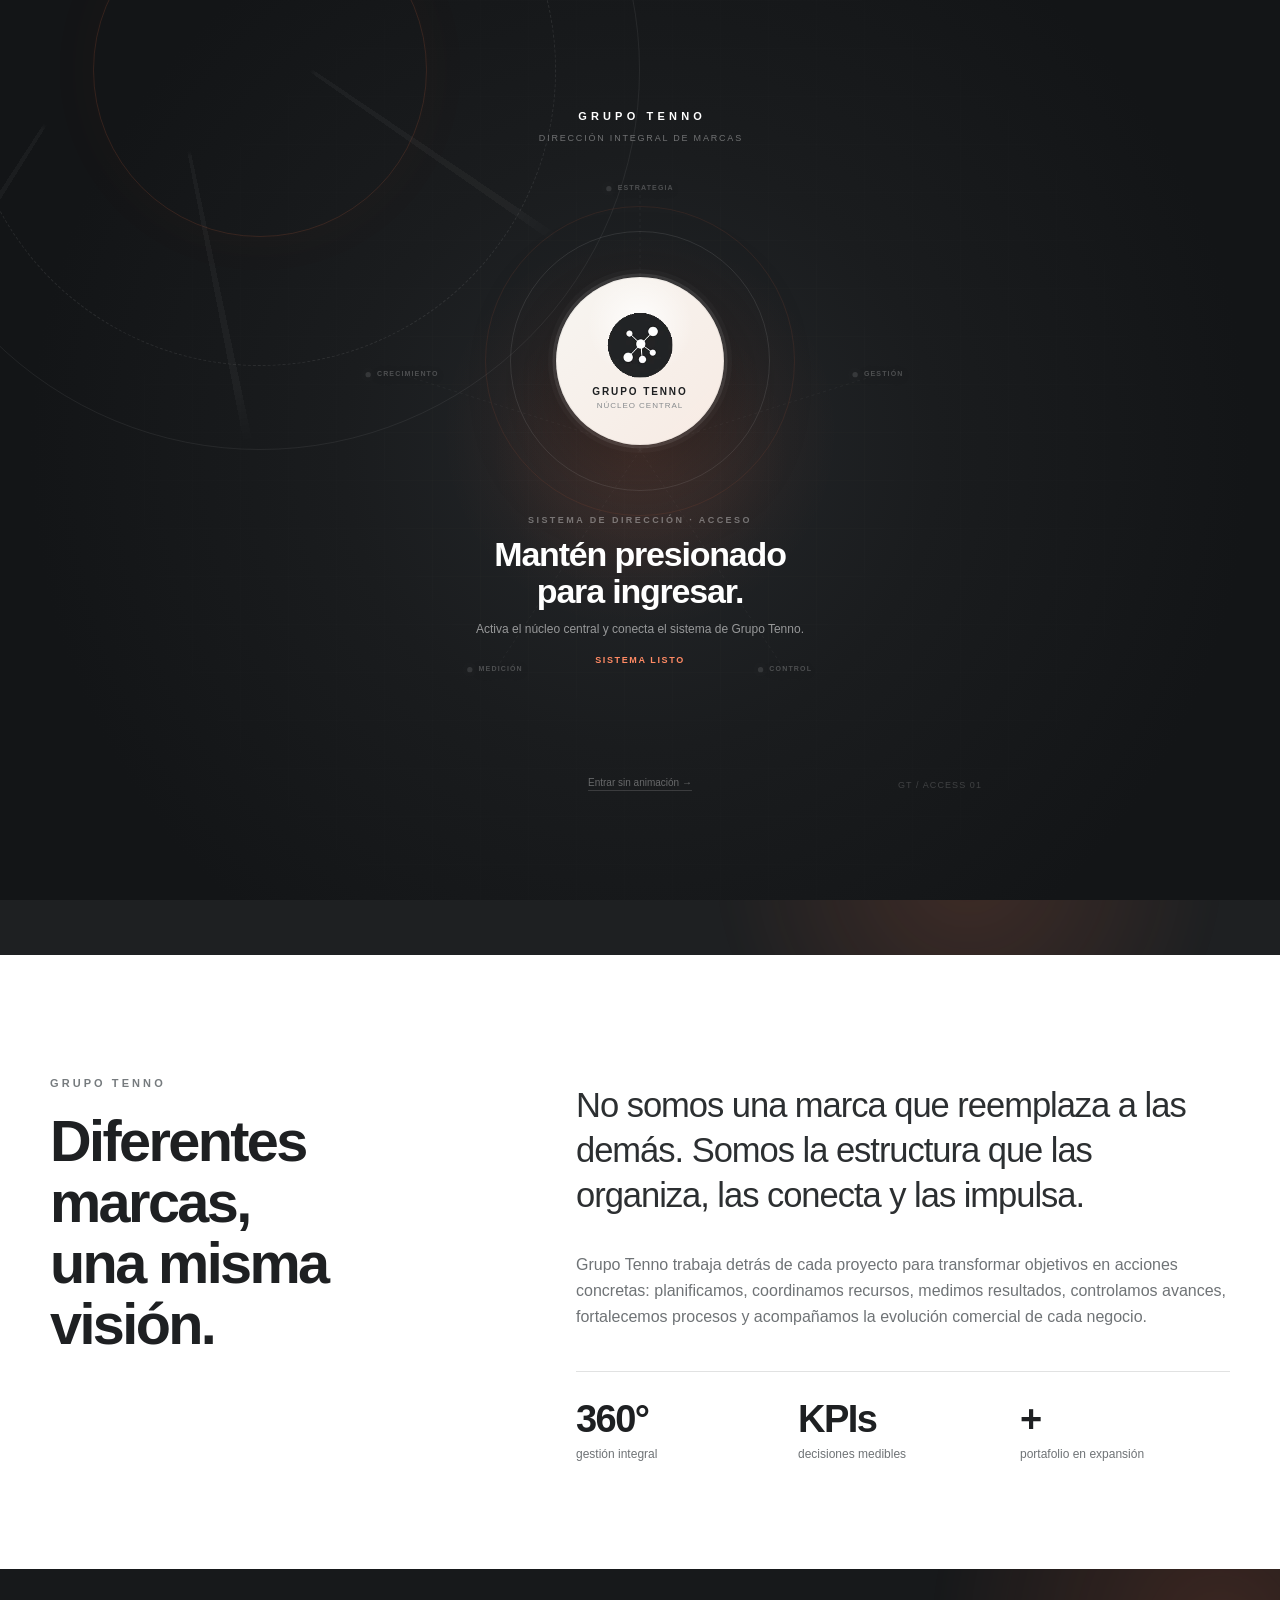
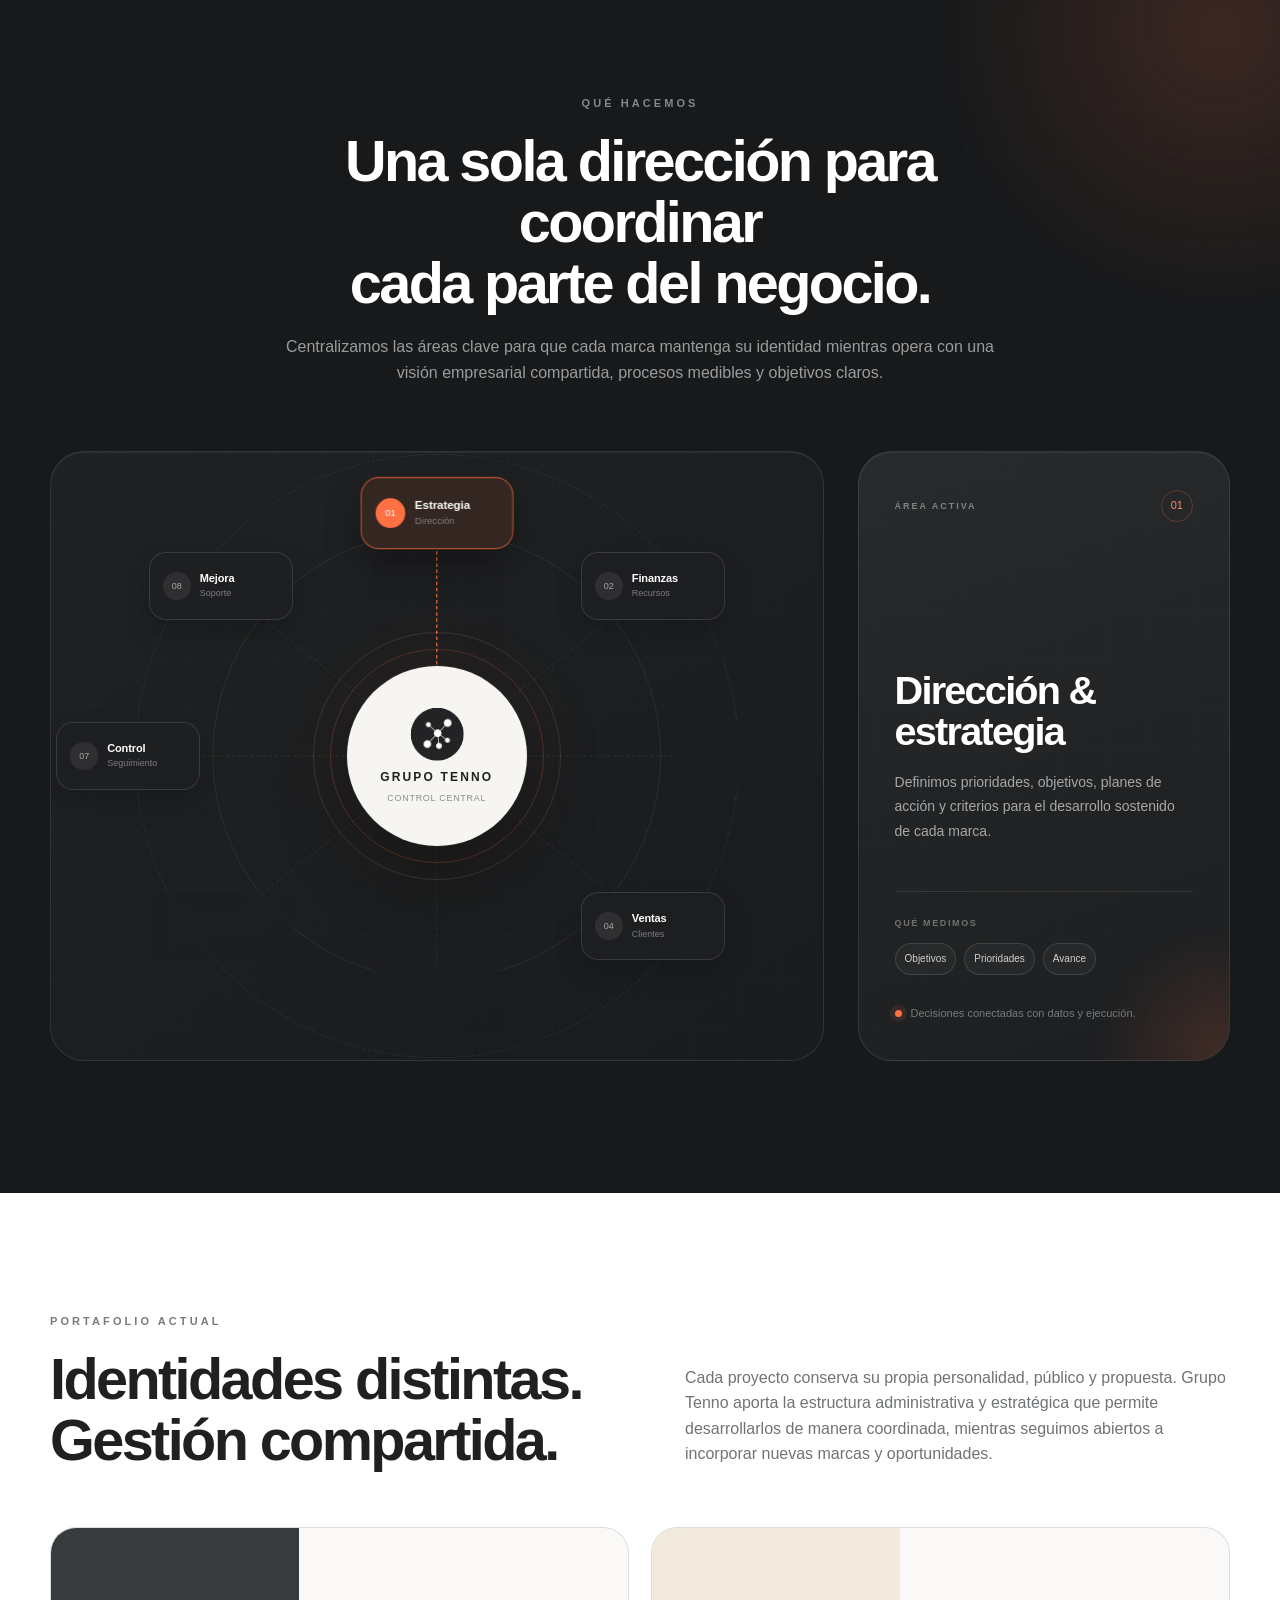
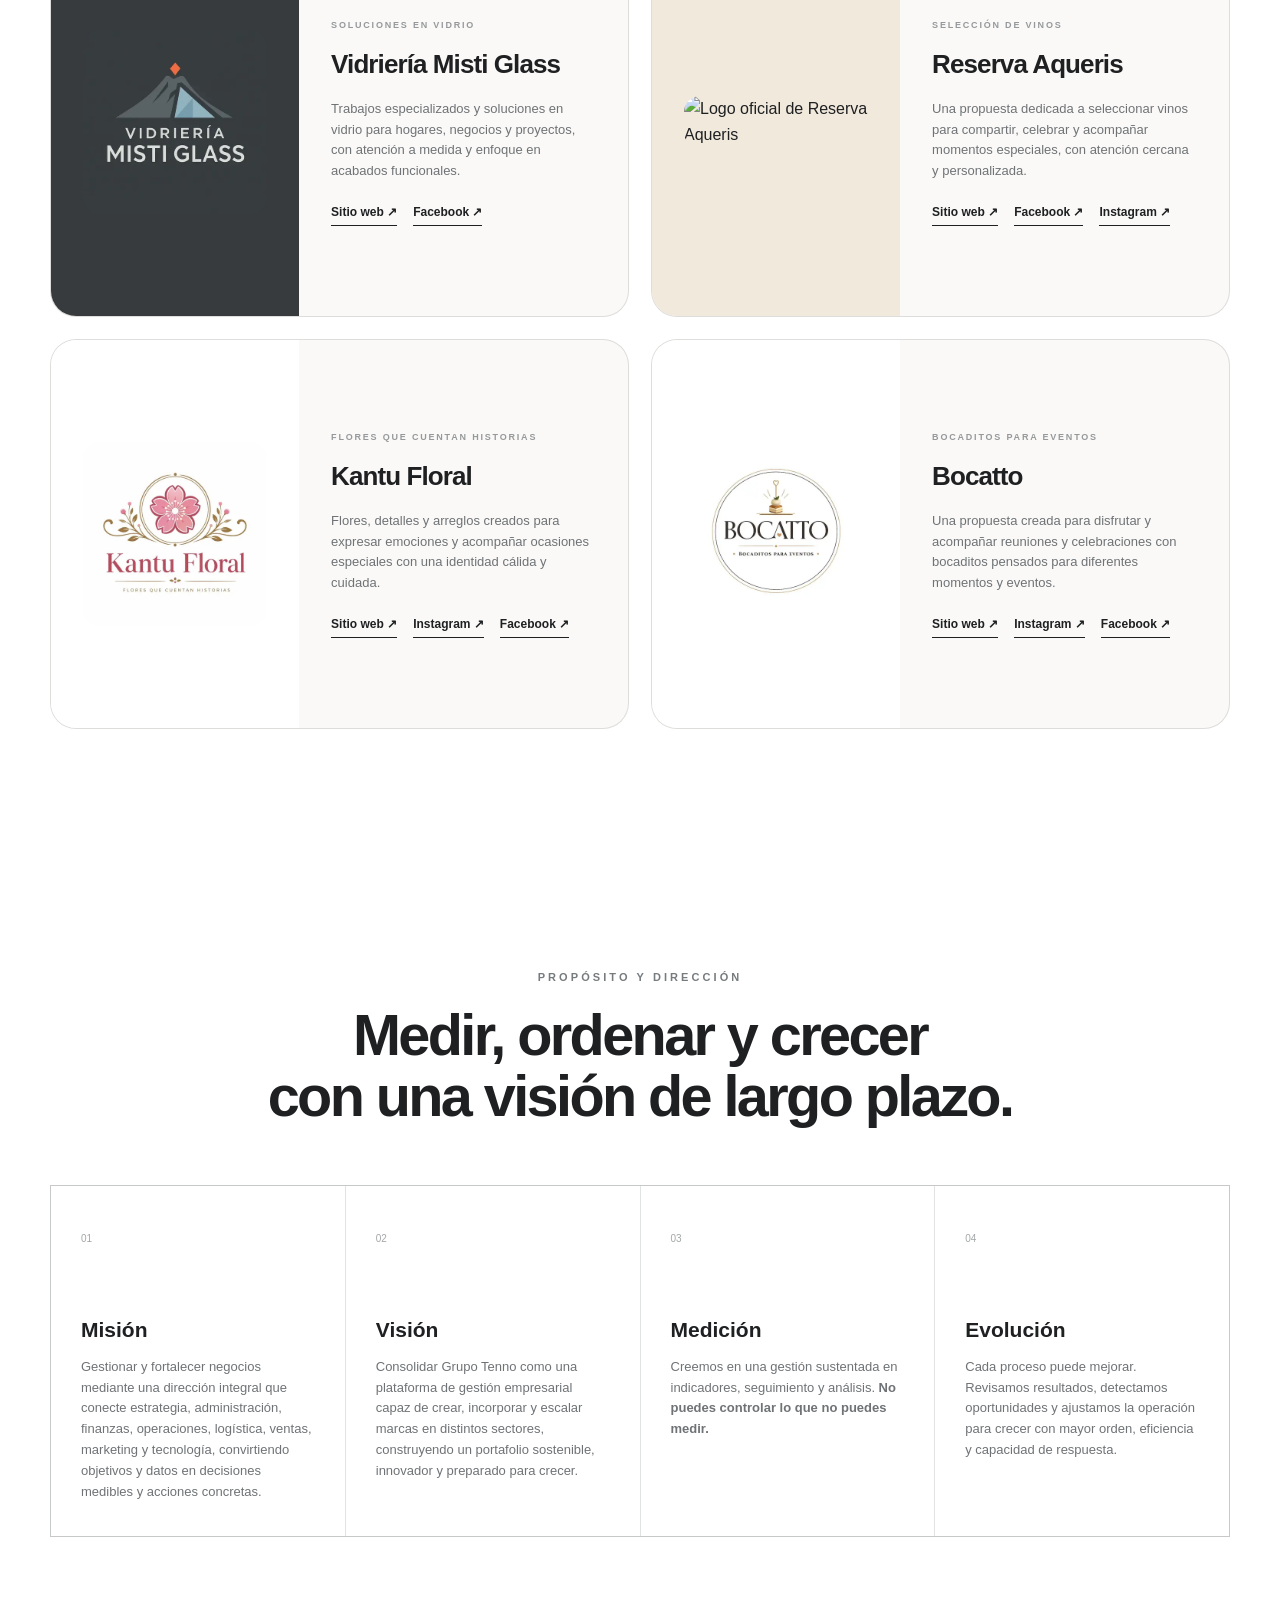
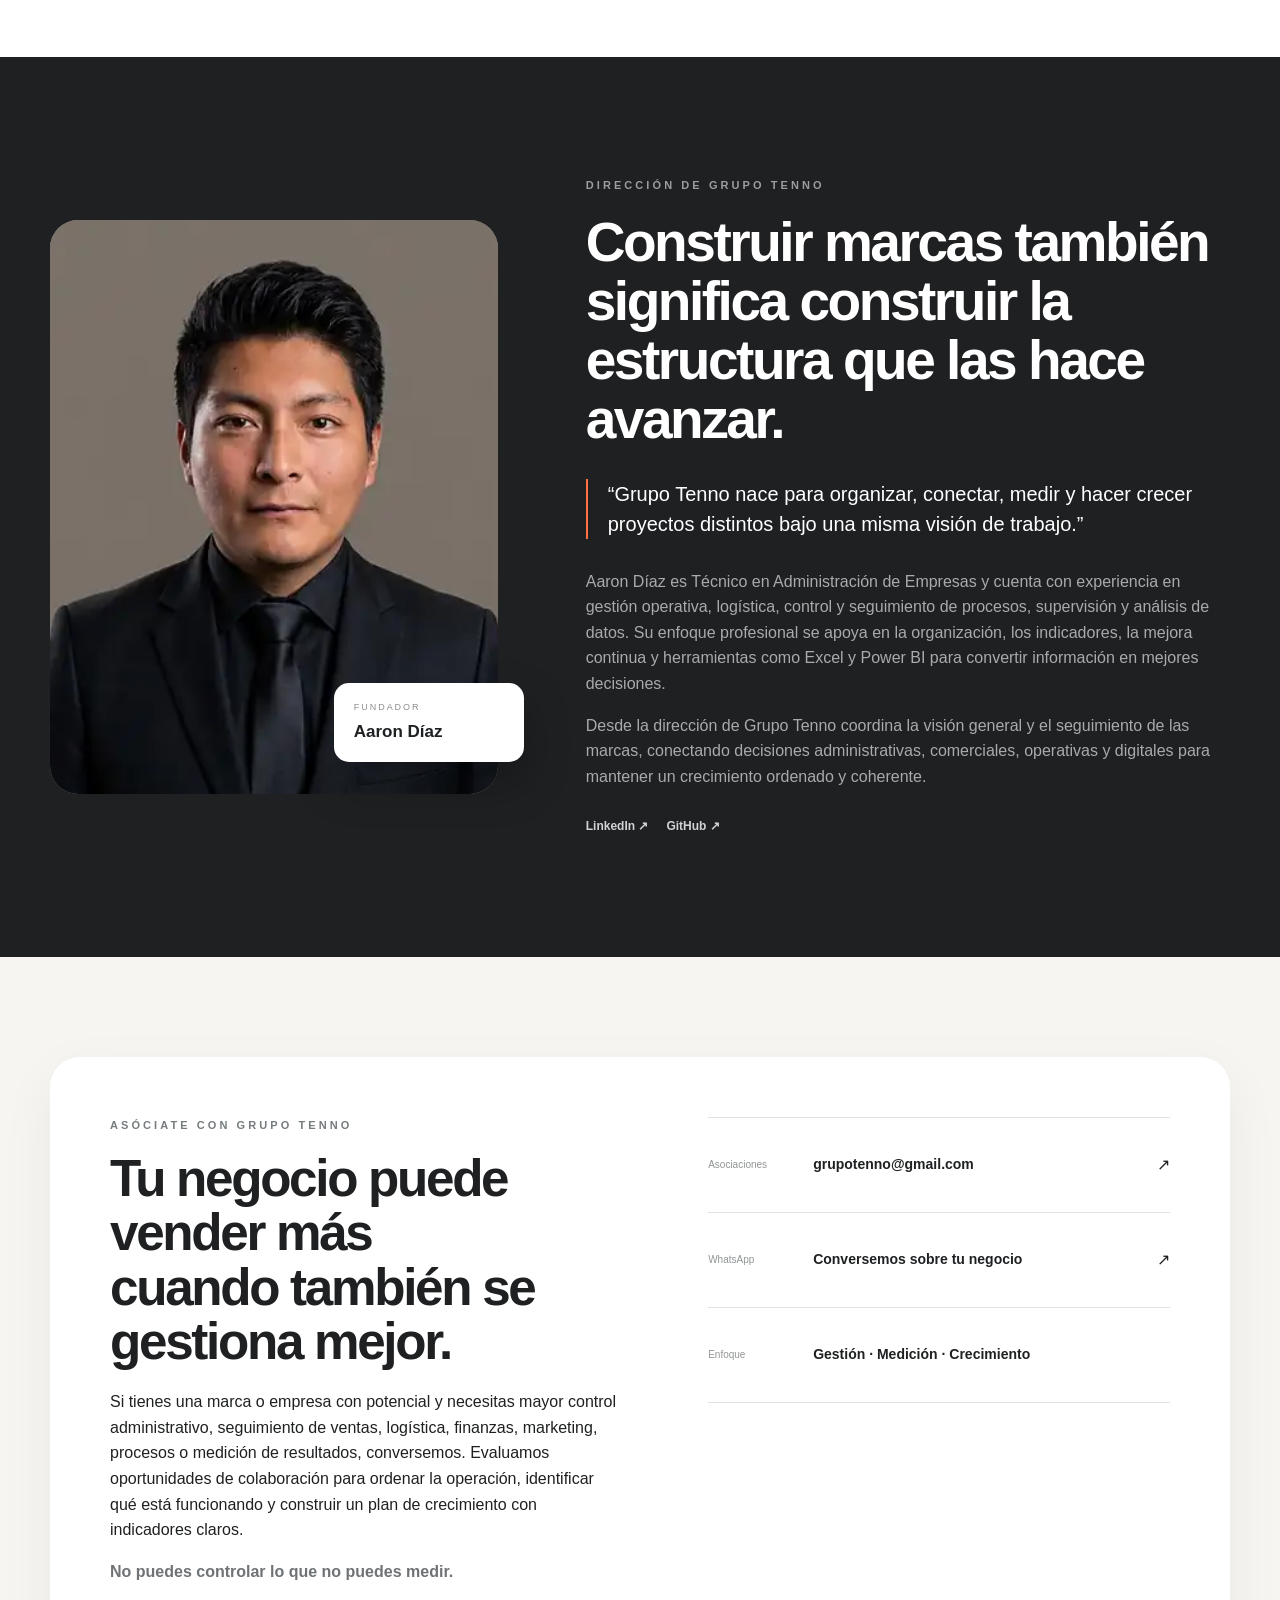
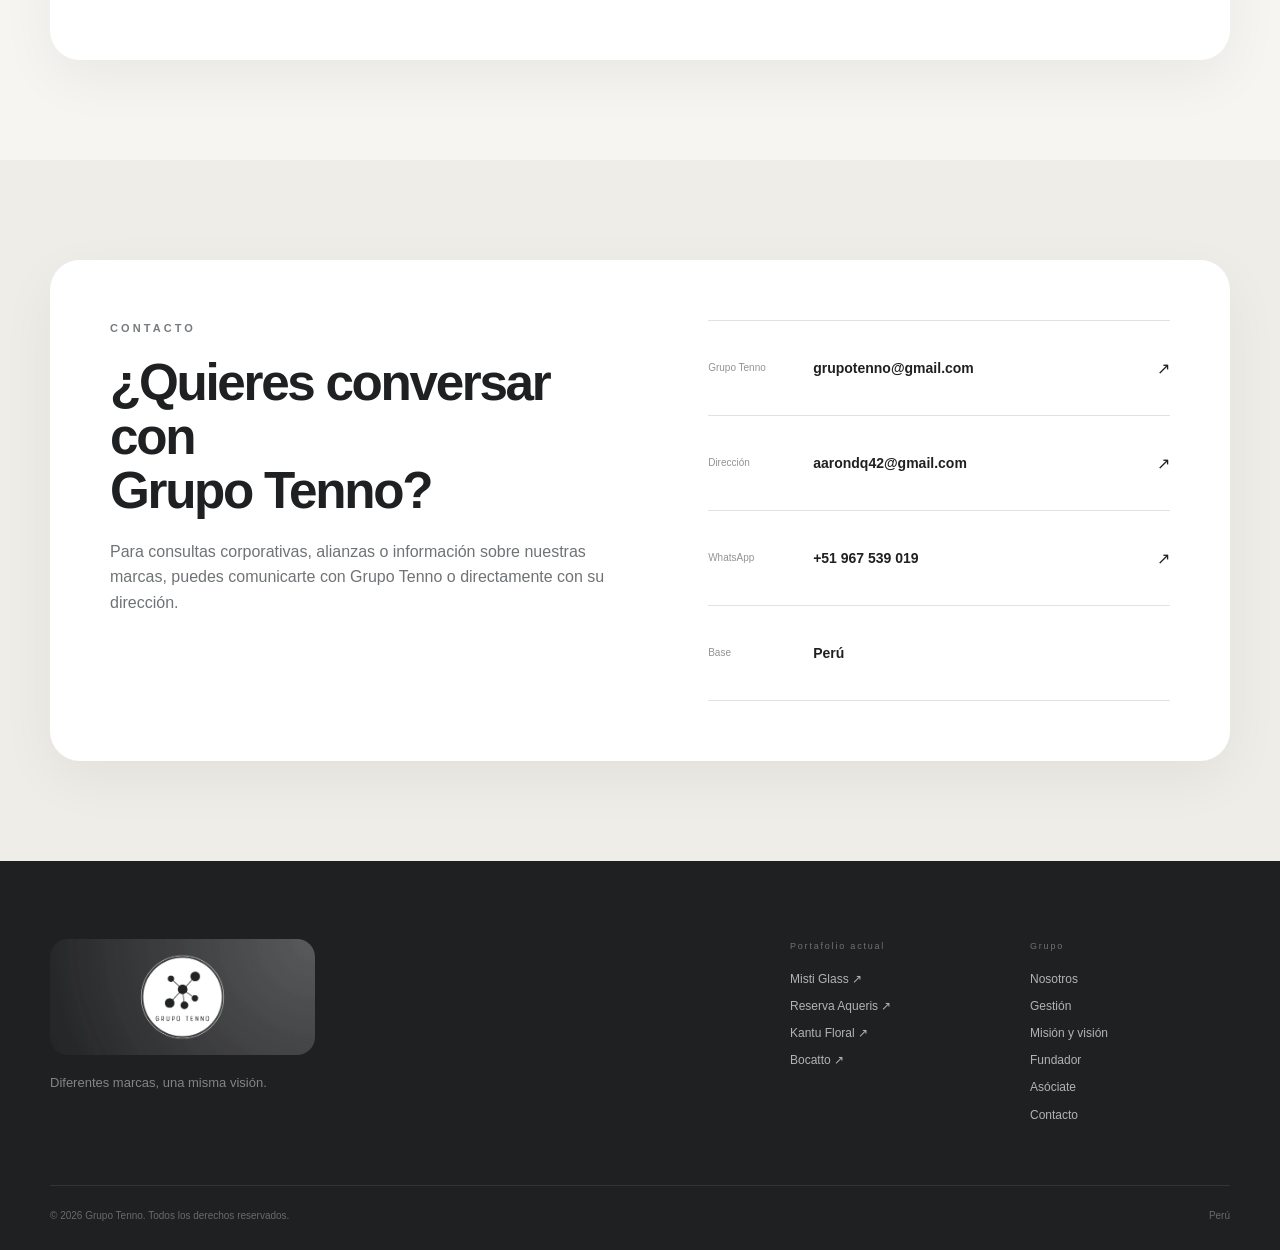
==== commit 8551b336: "Integrar portal cinematografico de entrada" ====
--- a/index.html
+++ b/index.html
@@ -16,8 +16,75 @@
   <link rel="preload" href="assets/grupo-tenno-logo.webp" as="image">
   <link rel="preload" href="assets/fundador-aaron-diaz.webp?v=2" as="image" type="image/webp">
   <link rel="stylesheet" href="styles.css">
+  <link rel="stylesheet" href="portal.css?v=1">
+  <script>
+    try{
+      const params=new URLSearchParams(location.search);
+      const introForced=params.get('intro')==='1';
+      if(introForced)sessionStorage.removeItem('tenno-entry-seen');
+      if(!introForced&&sessionStorage.getItem('tenno-entry-seen')==='1')document.documentElement.classList.add('portal-skip');
+    }catch(error){}
+  </script>
 </head>
 <body>
+  <div class="entry-portal" id="entry-portal" role="dialog" aria-modal="true" aria-labelledby="portal-title" aria-describedby="portal-instruction">
+    <div class="portal-backdrop" aria-hidden="true"></div>
+    <div class="portal-grid" aria-hidden="true"></div>
+    <div class="portal-orbit" aria-hidden="true"></div>
+    <div class="portal-rays" aria-hidden="true"></div>
+    <div class="portal-flare" aria-hidden="true"></div>
+
+    <div class="portal-shell">
+      <div class="portal-brand" aria-hidden="true">
+        <strong>GRUPO TENNO</strong>
+        <span>DIRECCIÓN INTEGRAL DE MARCAS</span>
+      </div>
+
+      <div class="portal-network" aria-hidden="true">
+        <svg viewBox="0 0 100 100" preserveAspectRatio="none">
+          <line x1="50" y1="50" x2="50" y2="5"></line>
+          <line x1="50" y1="50" x2="91" y2="37"></line>
+          <line x1="50" y1="50" x2="75" y2="88"></line>
+          <line x1="50" y1="50" x2="25" y2="88"></line>
+          <line x1="50" y1="50" x2="9" y2="37"></line>
+        </svg>
+        <span class="portal-node">ESTRATEGIA</span>
+        <span class="portal-node">GESTIÓN</span>
+        <span class="portal-node">CONTROL</span>
+        <span class="portal-node">MEDICIÓN</span>
+        <span class="portal-node">CRECIMIENTO</span>
+      </div>
+
+      <div class="portal-core-wrap">
+        <button class="portal-hold" id="portal-hold" type="button" aria-label="Mantén presionado para ingresar a Grupo Tenno">
+          <svg class="portal-progress-svg" viewBox="0 0 194 194" aria-hidden="true">
+            <circle class="portal-progress-track" cx="97" cy="97" r="86"></circle>
+            <circle class="portal-progress-value" cx="97" cy="97" r="86"></circle>
+          </svg>
+          <span class="portal-core">
+            <span>
+              <img src="assets/grupo-tenno-mark.webp" alt="">
+              <strong>GRUPO TENNO</strong>
+              <small>NÚCLEO CENTRAL</small>
+            </span>
+          </span>
+        </button>
+      </div>
+
+      <div class="portal-copy">
+        <p class="portal-kicker">SISTEMA DE DIRECCIÓN · ACCESO</p>
+        <h1 class="portal-title" id="portal-title">Mantén presionado<br>para ingresar.</h1>
+        <p class="portal-instruction" id="portal-instruction">Activa el núcleo central y conecta el sistema de Grupo Tenno.</p>
+        <div class="portal-status" id="portal-status" aria-live="polite">SISTEMA LISTO</div>
+      </div>
+
+      <button class="portal-skip-button" id="portal-skip-button" type="button">Entrar sin animación →</button>
+      <span class="portal-count" aria-hidden="true">GT / ACCESS 01</span>
+    </div>
+    <div class="portal-transition" aria-hidden="true"></div>
+  </div>
+  <noscript><style>.entry-portal{display:none!important}</style></noscript>
+
   <a class="skip-link" href="#contenido">Saltar al contenido</a>
 
   <header class="site-header" id="inicio">
@@ -203,6 +270,6 @@
     <div class="container footer-bottom"><span>© <span id="year"></span> Grupo Tenno. Todos los derechos reservados.</span><span>Perú</span></div>
   </footer>
 
-  <script src="script.js"></script>
+  <script src="script.js?v=2"></script>
 </body>
-</html>
+</html>
--- a/portal.css
+++ b/portal.css
@@ -0,0 +1,93 @@
+/* Grupo Tenno — portal cinematografico de acceso */
+.entry-portal{--portal-progress:0;position:fixed;inset:0;z-index:1000;display:grid;place-items:center;overflow:hidden;background:#17191b;color:#fff;font-family:Inter,ui-sans-serif,-apple-system,BlinkMacSystemFont,"Segoe UI",sans-serif;isolation:isolate;touch-action:none;overscroll-behavior:none}
+.portal-skip .entry-portal{display:none!important}
+.portal-backdrop,.portal-grid,.portal-orbit,.portal-orbit::before,.portal-orbit::after,.portal-rays,.portal-flare{position:absolute;inset:0;pointer-events:none}
+.portal-backdrop{background:radial-gradient(circle at 50% 48%,rgba(255,112,67,.1),transparent 25%),radial-gradient(circle at 50% 50%,#24272a 0,#1a1c1e 38%,#131517 78%);z-index:-6}
+.portal-grid{z-index:-5;opacity:.28;background-image:linear-gradient(rgba(255,255,255,.035) 1px,transparent 1px),linear-gradient(90deg,rgba(255,255,255,.035) 1px,transparent 1px);background-size:48px 48px;mask-image:radial-gradient(circle at center,#000 10%,rgba(0,0,0,.72) 48%,transparent 83%)}
+.portal-orbit{z-index:-4;left:50%;top:50%;width:min(88vw,760px);height:min(88vw,760px);inset:auto;transform:translate(-50%,-50%);border:1px solid rgba(255,255,255,.065);border-radius:50%;animation:portalOrbit 34s linear infinite}
+.portal-orbit::before{content:"";inset:11%;border:1px dashed rgba(255,255,255,.085);border-radius:50%;animation:portalOrbitReverse 24s linear infinite}
+.portal-orbit::after{content:"";inset:28%;border:1px solid rgba(255,112,67,.14);border-radius:50%;box-shadow:0 0 60px rgba(255,112,67,.035)}
+.portal-rays{z-index:-3;left:50%;top:50%;width:min(115vw,980px);height:min(115vw,980px);inset:auto;transform:translate(-50%,-50%);background:repeating-conic-gradient(from -8deg,rgba(255,255,255,.035) 0 1deg,transparent 1deg 44deg);mask-image:radial-gradient(circle,transparent 0 28%,#000 29% 63%,transparent 72%)}
+.portal-flare{z-index:-2;background:radial-gradient(circle at 50% 50%,rgba(255,112,67,.08),transparent 19%);animation:portalBreathe 3.6s ease-in-out infinite}
+@keyframes portalOrbit{to{transform:translate(-50%,-50%) rotate(360deg)}}
+@keyframes portalOrbitReverse{to{transform:rotate(-360deg)}}
+@keyframes portalBreathe{50%{opacity:.48;transform:scale(1.08)}}
+
+.portal-shell{position:relative;width:min(94vw,760px);min-height:min(88vh,760px);display:flex;flex-direction:column;align-items:center;justify-content:center;text-align:center;padding:58px 24px 36px}
+.portal-brand{position:absolute;top:5%;left:50%;transform:translateX(-50%);width:100%;display:flex;flex-direction:column;align-items:center;gap:5px;opacity:0;animation:portalIntro .8s .12s ease forwards}
+.portal-brand strong{font-size:11px;letter-spacing:.38em;font-weight:750;margin-left:.38em}
+.portal-brand span{font-size:9px;letter-spacing:.2em;color:rgba(255,255,255,.38);margin-left:.2em}
+@keyframes portalIntro{from{opacity:0;transform:translate(-50%,8px)}to{opacity:1;transform:translate(-50%,0)}}
+
+.portal-network{position:absolute;left:50%;top:50%;width:min(84vw,580px);height:min(84vw,580px);transform:translate(-50%,-50%);pointer-events:none}
+.portal-network svg{position:absolute;inset:0;width:100%;height:100%;overflow:visible}
+.portal-network line{stroke:rgba(255,255,255,.1);stroke-width:.45;stroke-dasharray:3 3;vector-effect:non-scaling-stroke;animation:portalDash 8s linear infinite;transition:stroke .28s ease,filter .28s ease,stroke-width .28s ease}
+.portal-network line.is-active{stroke:#ff7043;stroke-width:.9;filter:drop-shadow(0 0 5px rgba(255,112,67,.65))}
+@keyframes portalDash{to{stroke-dashoffset:-60}}
+.portal-node{--x:50%;--y:50%;position:absolute;left:var(--x);top:var(--y);transform:translate(-50%,-50%) scale(.88);display:flex;align-items:center;gap:7px;opacity:.44;color:rgba(255,255,255,.5);font-size:8px;letter-spacing:.16em;font-weight:750;white-space:nowrap;transition:opacity .3s ease,color .3s ease,transform .3s cubic-bezier(.2,.75,.2,1);text-shadow:0 2px 12px rgba(0,0,0,.5)}
+.portal-node::before{content:"";width:6px;height:6px;flex:0 0 6px;border-radius:50%;background:rgba(255,255,255,.28);box-shadow:0 0 0 5px rgba(255,255,255,.025);transition:background .3s,box-shadow .3s,transform .3s}
+.portal-node.is-active{opacity:1;color:#fff;transform:translate(-50%,-50%) scale(1)}
+.portal-node.is-active::before{background:#ff7043;box-shadow:0 0 0 6px rgba(255,112,67,.12),0 0 16px rgba(255,112,67,.55);transform:scale(1.15)}
+.portal-node:nth-of-type(1){--x:50%;--y:5%}.portal-node:nth-of-type(2){--x:91%;--y:37%}.portal-node:nth-of-type(3){--x:75%;--y:88%}.portal-node:nth-of-type(4){--x:25%;--y:88%}.portal-node:nth-of-type(5){--x:9%;--y:37%}
+
+.portal-core-wrap{position:relative;z-index:4;width:220px;height:220px;display:grid;place-items:center}
+.portal-core-wrap::before,.portal-core-wrap::after{content:"";position:absolute;border-radius:50%;pointer-events:none}
+.portal-core-wrap::before{inset:-20px;border:1px solid rgba(255,255,255,.1);animation:portalPulseRing 2.8s ease-out infinite}
+.portal-core-wrap::after{inset:-45px;border:1px solid rgba(255,112,67,.09);animation:portalPulseRing 2.8s .9s ease-out infinite}
+@keyframes portalPulseRing{0%{transform:scale(.88);opacity:0}35%{opacity:.75}100%{transform:scale(1.12);opacity:0}}
+.portal-hold{position:relative;width:184px;height:184px;padding:0;border:0;border-radius:50%;background:transparent;color:#1e2022;cursor:pointer;outline:none;-webkit-user-select:none;user-select:none;-webkit-touch-callout:none;touch-action:none;filter:drop-shadow(0 22px 42px rgba(0,0,0,.34))}
+.portal-hold:focus-visible{outline:2px solid #fff;outline-offset:10px}
+.portal-progress-svg{position:absolute;inset:-5px;width:194px;height:194px;transform:rotate(-90deg);overflow:visible}
+.portal-progress-track,.portal-progress-value{fill:none;stroke-width:3}
+.portal-progress-track{stroke:rgba(255,255,255,.09)}
+.portal-progress-value{stroke:#ff7043;stroke-linecap:round;stroke-dasharray:540;stroke-dashoffset:540;filter:drop-shadow(0 0 5px rgba(255,112,67,.65));transition:stroke .2s ease}
+.portal-core{position:absolute;inset:8px;border-radius:50%;display:grid;place-items:center;background:#f7f5f1;box-shadow:inset 0 0 0 1px rgba(30,32,34,.06),0 0 0 8px rgba(255,255,255,.025);overflow:hidden;transition:transform .22s ease,box-shadow .22s ease}
+.portal-core::before{content:"";position:absolute;inset:0;background:radial-gradient(circle at 50% 28%,rgba(255,255,255,.9),transparent 36%),linear-gradient(135deg,rgba(255,112,67,0),rgba(255,112,67,.08));pointer-events:none}
+.portal-core img{position:relative;width:66px;height:66px;border-radius:50%;margin:0 auto 8px}
+.portal-core strong{position:relative;display:block;font-size:10px;letter-spacing:.19em}
+.portal-core small{position:relative;display:block;margin-top:4px;font-size:8px;letter-spacing:.12em;color:#878b8e}
+.portal-hold.is-holding .portal-core{transform:scale(.965);box-shadow:inset 0 0 0 1px rgba(255,112,67,.24),0 0 0 10px rgba(255,112,67,.045),0 20px 60px rgba(0,0,0,.28)}
+.portal-hold.is-complete .portal-progress-value{stroke:#fff}
+
+.portal-copy{position:relative;z-index:5;margin-top:42px;opacity:0;animation:portalCopyIn .7s .32s ease forwards}
+@keyframes portalCopyIn{from{opacity:0;transform:translateY(9px)}to{opacity:1;transform:none}}
+.portal-kicker{margin:0 0 8px;font-size:9px;letter-spacing:.27em;color:rgba(255,255,255,.36);font-weight:750}
+.portal-title{margin:0;font-size:clamp(22px,4.2vw,34px);line-height:1.08;letter-spacing:-.035em;font-weight:650}
+.portal-instruction{margin:11px 0 0;font-size:12px;color:rgba(255,255,255,.54)}
+.portal-status{height:18px;margin-top:13px;font-size:9px;letter-spacing:.18em;color:#ff8a64;font-weight:750;text-transform:uppercase}
+.portal-skip-button{position:absolute;z-index:8;bottom:4%;left:50%;transform:translateX(-50%);padding:9px 13px;border:0;background:transparent;color:rgba(255,255,255,.34);font:inherit;font-size:10px;cursor:pointer;text-decoration:underline;text-decoration-color:rgba(255,255,255,.15);text-underline-offset:4px;transition:color .2s ease}
+.portal-skip-button:hover,.portal-skip-button:focus-visible{color:#fff;outline:none}
+.portal-count{position:absolute;right:5%;bottom:5%;font-size:9px;letter-spacing:.12em;color:rgba(255,255,255,.18);font-variant-numeric:tabular-nums}
+
+.portal-transition{position:absolute;z-index:20;left:50%;top:50%;width:12px;height:12px;border-radius:50%;background:#ff7043;transform:translate(-50%,-50%) scale(0);opacity:0;pointer-events:none}
+.entry-portal.is-unlocking .portal-transition{opacity:1;animation:portalOpen 1s cubic-bezier(.65,0,.2,1) forwards}
+.entry-portal.is-unlocking .portal-node{opacity:1;color:#fff}.entry-portal.is-unlocking .portal-node::before{background:#ff7043;box-shadow:0 0 18px rgba(255,112,67,.8)}
+.entry-portal.is-unlocking .portal-network line{stroke:#ff7043;filter:drop-shadow(0 0 4px rgba(255,112,67,.65))}
+.entry-portal.is-unlocking .portal-copy,.entry-portal.is-unlocking .portal-brand{transition:opacity .3s ease;opacity:0}
+@keyframes portalOpen{0%{transform:translate(-50%,-50%) scale(0);opacity:0}18%{opacity:.98}70%{transform:translate(-50%,-50%) scale(120);opacity:1;background:#ff7043}100%{transform:translate(-50%,-50%) scale(170);opacity:1;background:#17191b}}
+.entry-portal.is-revealing{animation:portalExit .55s ease forwards}
+@keyframes portalExit{to{opacity:0;visibility:hidden}}
+
+@media (max-width:600px){
+  .portal-shell{min-height:100svh;width:100vw;padding:48px 18px 28px}
+  .portal-brand{top:7%}
+  .portal-network{width:min(92vw,430px);height:min(92vw,430px);top:45%}
+  .portal-core-wrap{width:186px;height:186px}
+  .portal-hold{width:158px;height:158px}
+  .portal-progress-svg{width:168px;height:168px}
+  .portal-core img{width:56px;height:56px;margin-bottom:6px}
+  .portal-core strong{font-size:9px}.portal-core small{font-size:7px}
+  .portal-node{font-size:7px;letter-spacing:.1em;gap:5px}.portal-node::before{width:5px;height:5px;flex-basis:5px}
+  .portal-copy{margin-top:35px;max-width:330px}
+  .portal-title{font-size:25px}.portal-instruction{font-size:11px;line-height:1.5}
+  .portal-skip-button{bottom:5.5%;font-size:10px}.portal-count{display:none}
+}
+@media (max-width:380px){
+  .portal-network{width:96vw;height:96vw}.portal-node{font-size:6.5px}.portal-core-wrap{width:174px;height:174px}.portal-hold{width:148px;height:148px}.portal-progress-svg{width:158px;height:158px}.portal-title{font-size:22px}
+}
+@media (prefers-reduced-motion:reduce){
+  .portal-orbit,.portal-orbit::before,.portal-flare,.portal-network line,.portal-core-wrap::before,.portal-core-wrap::after,.portal-brand,.portal-copy{animation:none!important}
+  .portal-brand,.portal-copy{opacity:1}
+  .entry-portal.is-unlocking .portal-transition{animation:none!important;transform:translate(-50%,-50%) scale(170);opacity:1;background:#17191b}
+  .entry-portal.is-revealing{animation:none!important;opacity:0;visibility:hidden}
+}
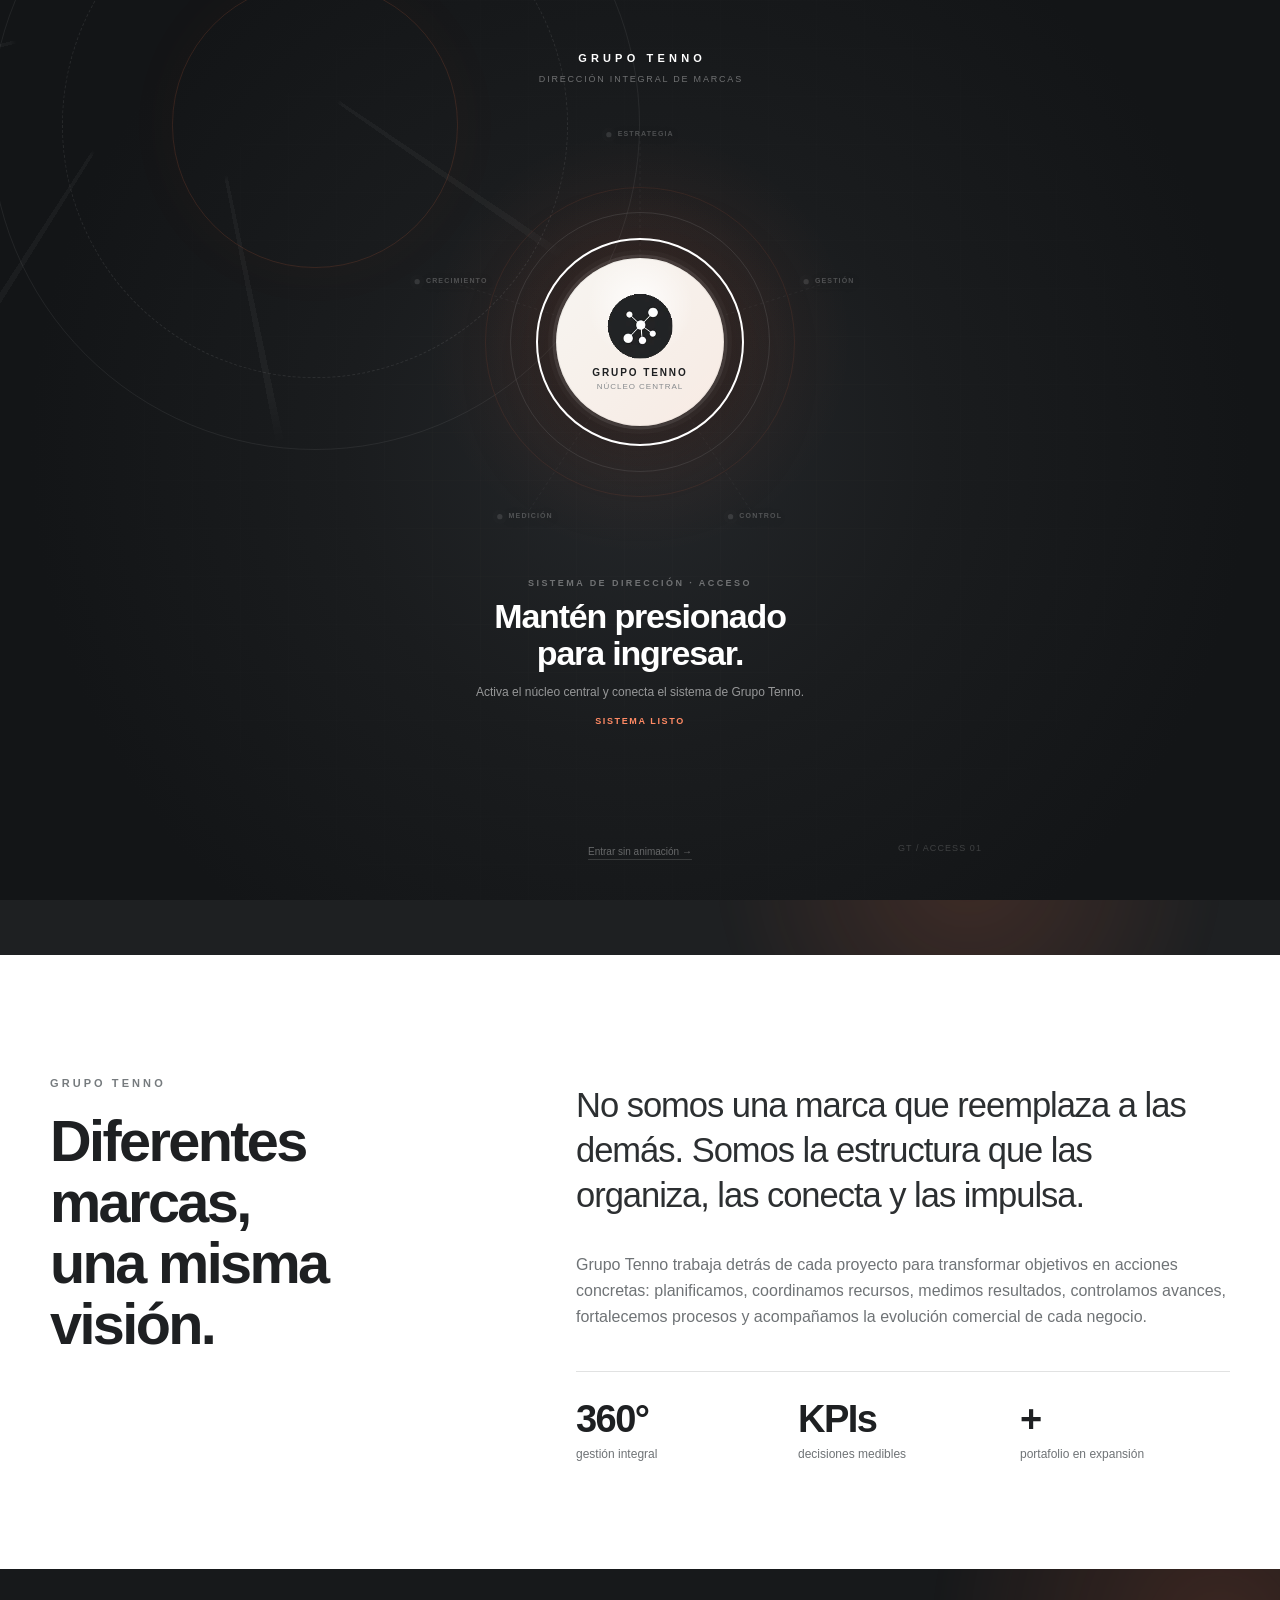
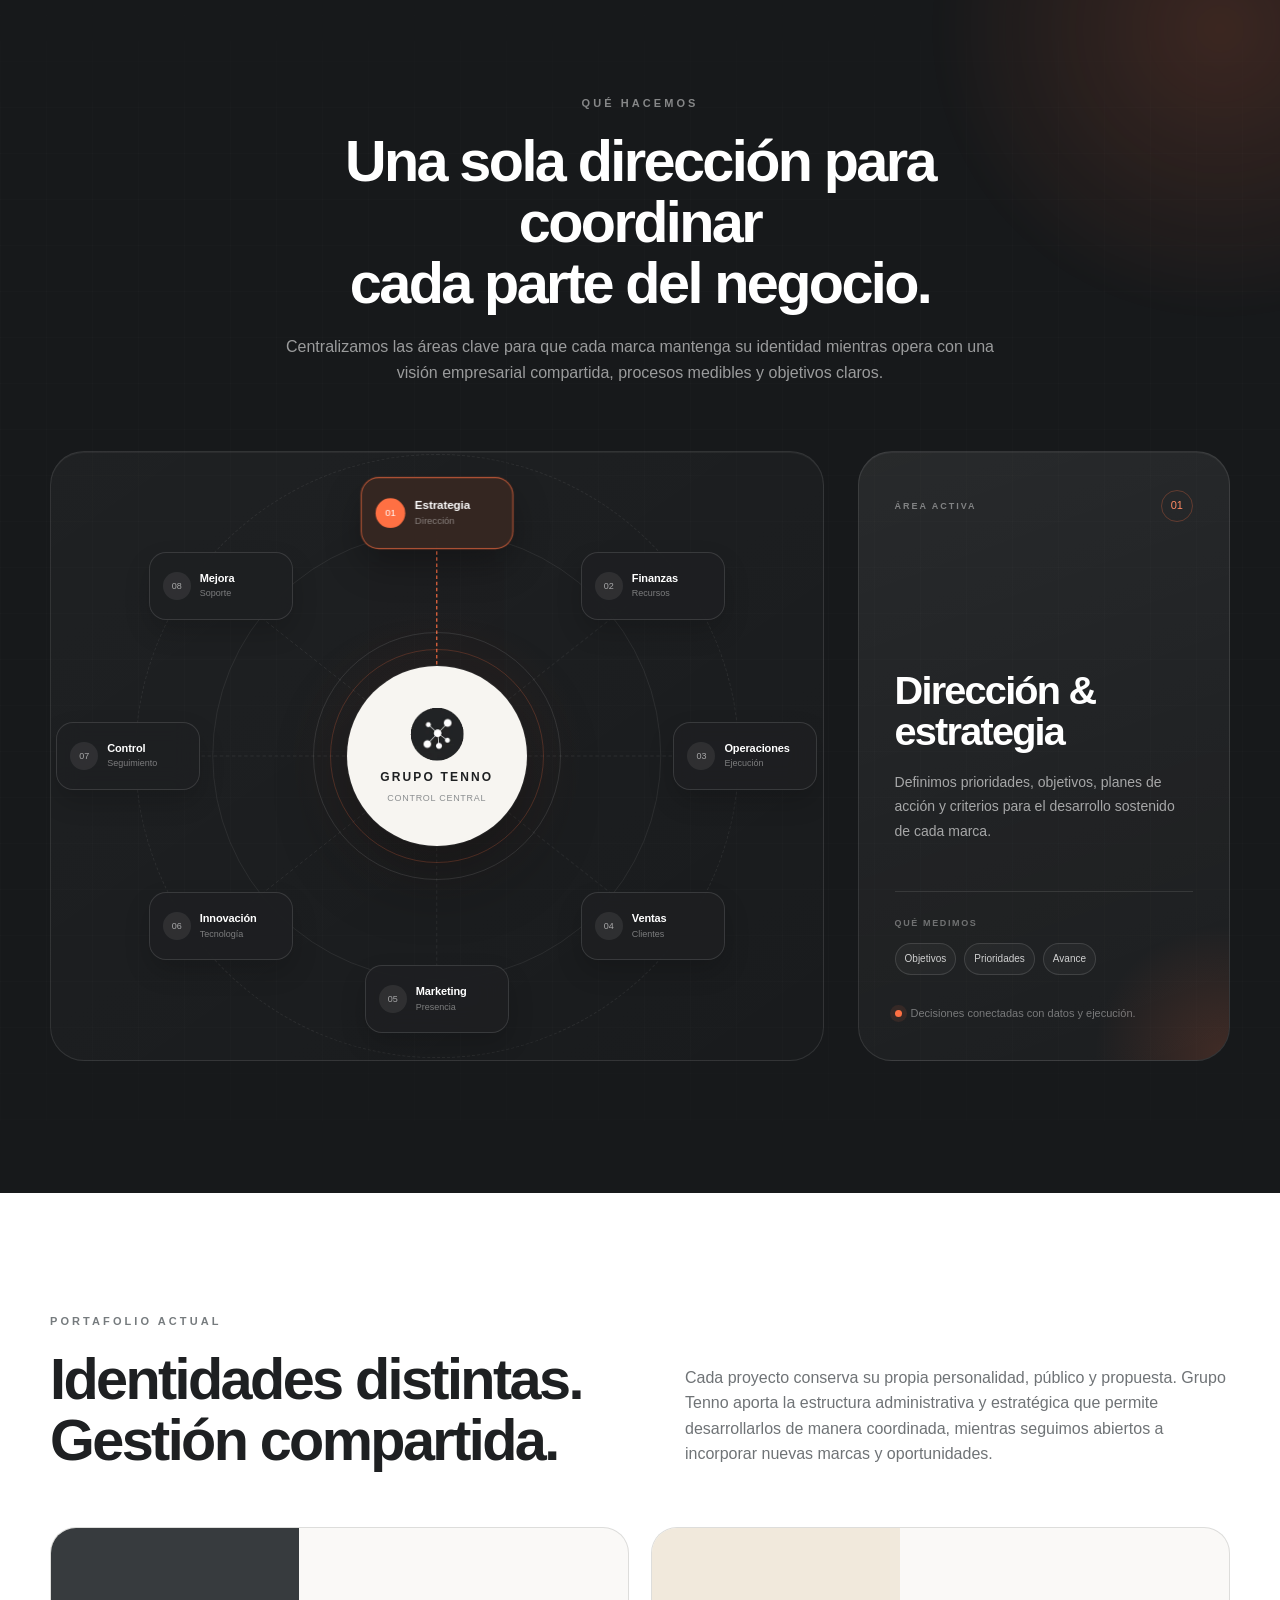
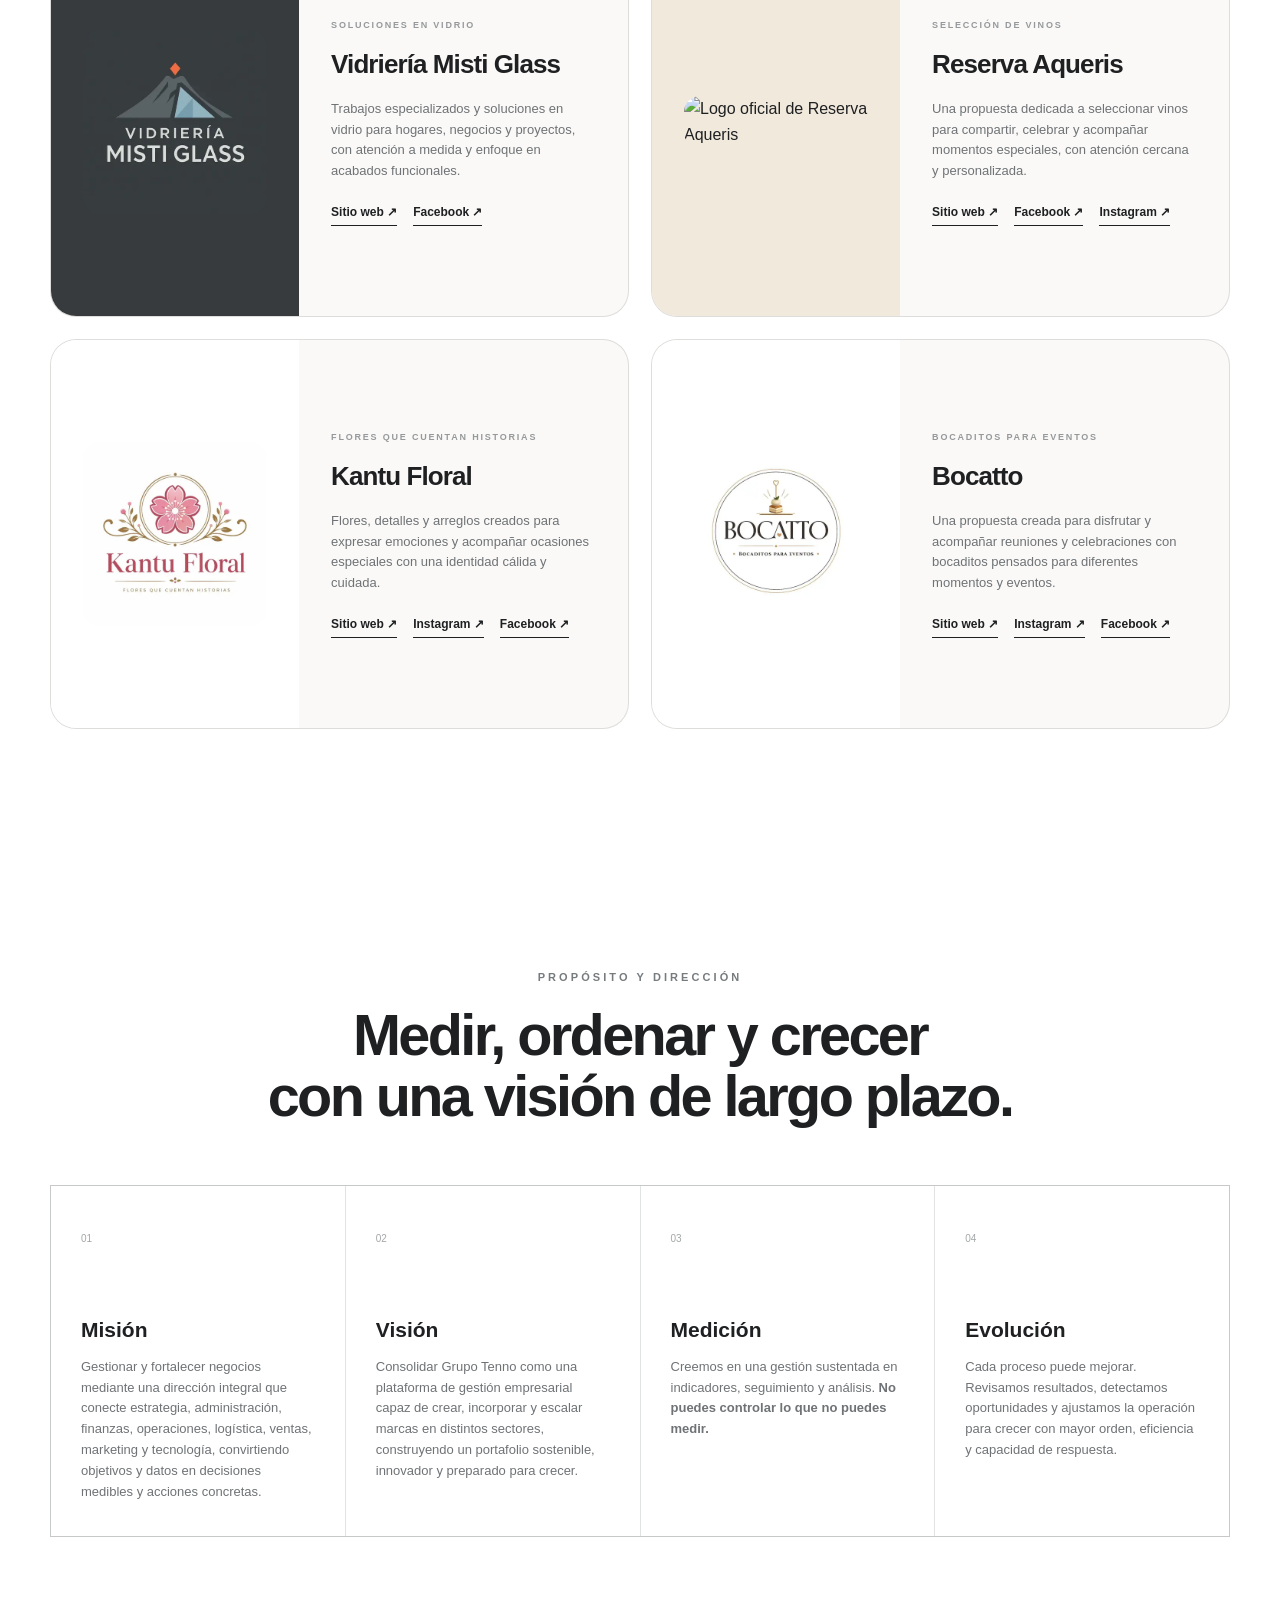
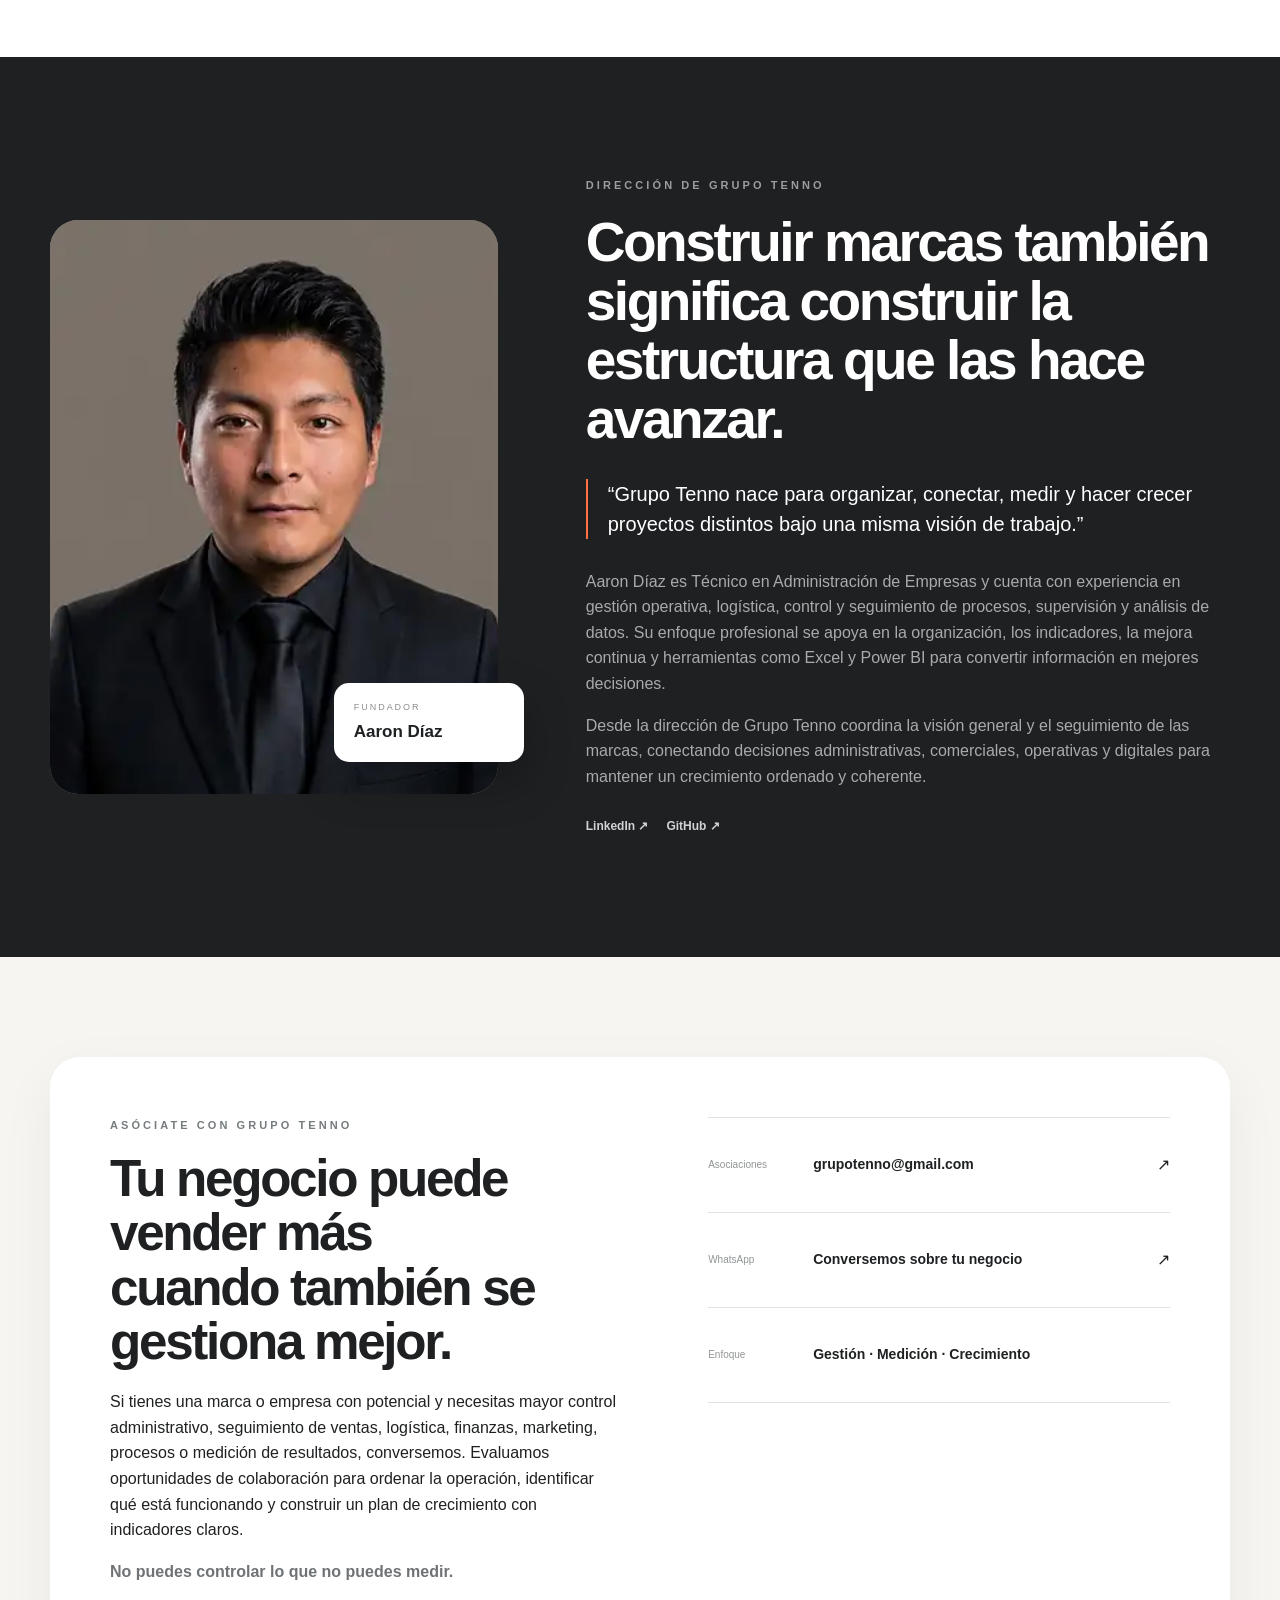
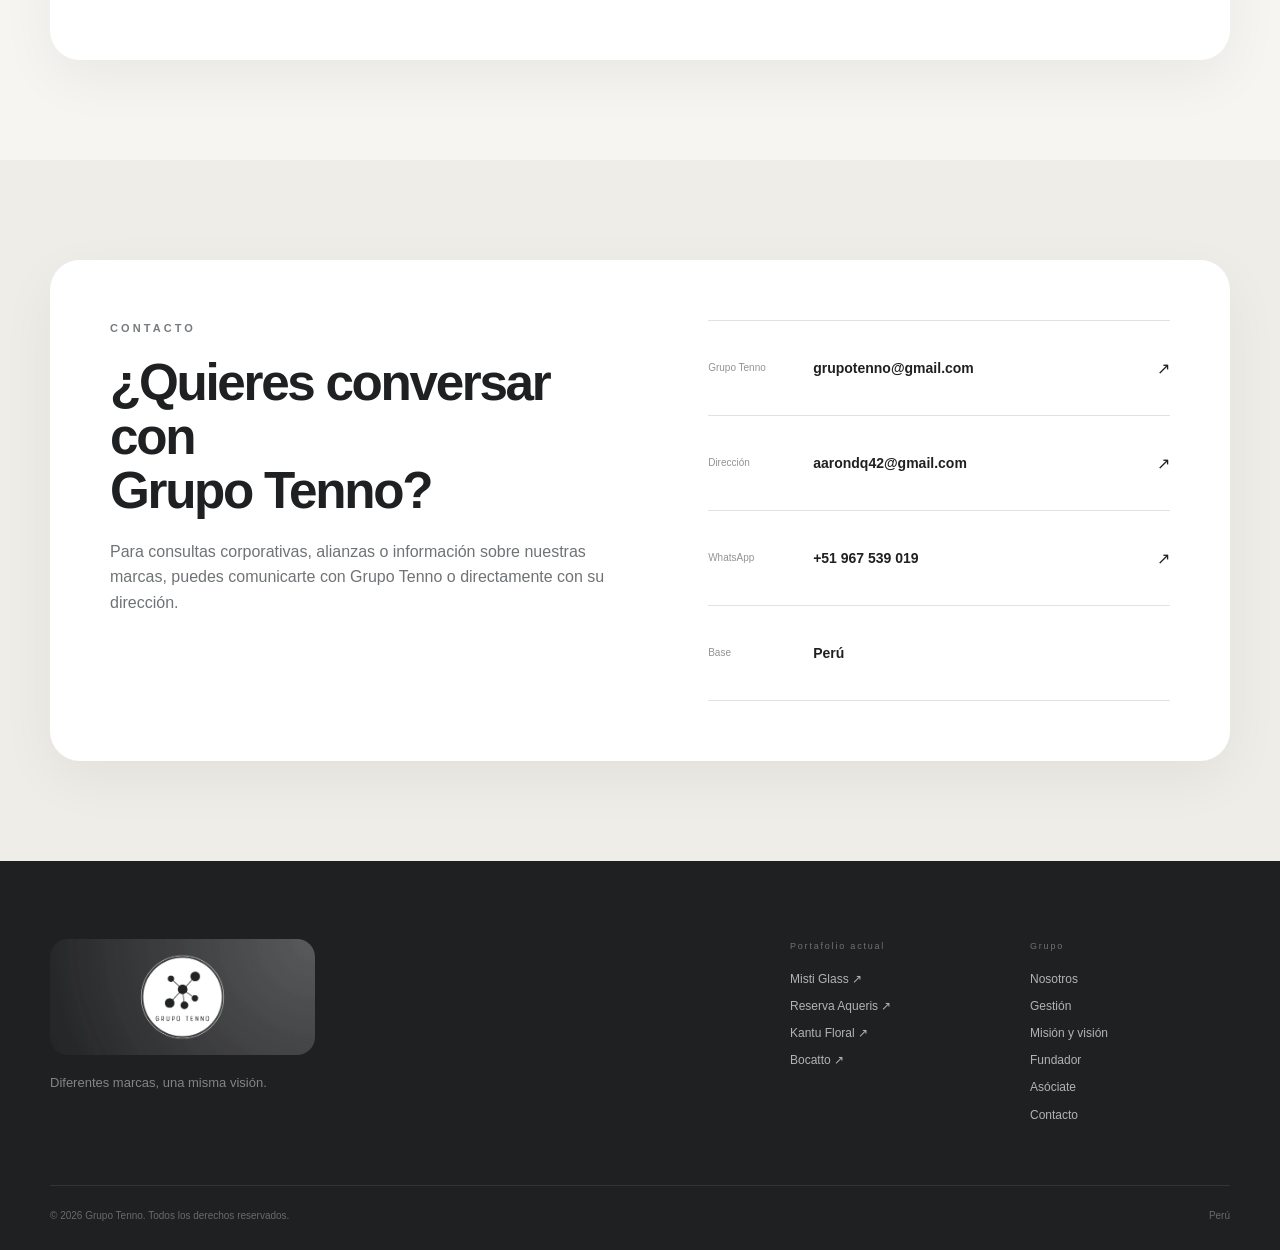
==== commit 6cbdf704: "Conectar sonido de carga al portal de entrada" ====
--- a/index.html
+++ b/index.html
@@ -270,6 +270,7 @@
     <div class="container footer-bottom"><span>© <span id="year"></span> Grupo Tenno. Todos los derechos reservados.</span><span>Perú</span></div>
   </footer>
 
+  <script src="portal-sound.js?v=1"></script>
   <script src="script.js?v=2"></script>
 </body>
 </html>
--- a/portal.css
+++ b/portal.css
@@ -2,24 +2,25 @@
 .entry-portal{--portal-progress:0;position:fixed;inset:0;z-index:1000;display:grid;place-items:center;overflow:hidden;background:#17191b;color:#fff;font-family:Inter,ui-sans-serif,-apple-system,BlinkMacSystemFont,"Segoe UI",sans-serif;isolation:isolate;touch-action:none;overscroll-behavior:none}
 .portal-skip .entry-portal{display:none!important}
 .portal-backdrop,.portal-grid,.portal-orbit,.portal-orbit::before,.portal-orbit::after,.portal-rays,.portal-flare{position:absolute;inset:0;pointer-events:none}
-.portal-backdrop{background:radial-gradient(circle at 50% 48%,rgba(255,112,67,.1),transparent 25%),radial-gradient(circle at 50% 50%,#24272a 0,#1a1c1e 38%,#131517 78%);z-index:-6}
+.portal-backdrop{background:radial-gradient(circle at 50% 38%,rgba(255,112,67,.1),transparent 25%),radial-gradient(circle at 50% 50%,#24272a 0,#1a1c1e 38%,#131517 78%);z-index:-6}
 .portal-grid{z-index:-5;opacity:.28;background-image:linear-gradient(rgba(255,255,255,.035) 1px,transparent 1px),linear-gradient(90deg,rgba(255,255,255,.035) 1px,transparent 1px);background-size:48px 48px;mask-image:radial-gradient(circle at center,#000 10%,rgba(0,0,0,.72) 48%,transparent 83%)}
-.portal-orbit{z-index:-4;left:50%;top:50%;width:min(88vw,760px);height:min(88vw,760px);inset:auto;transform:translate(-50%,-50%);border:1px solid rgba(255,255,255,.065);border-radius:50%;animation:portalOrbit 34s linear infinite}
+.portal-orbit{z-index:-4;left:50%;top:38%;width:min(78vw,650px);height:min(78vw,650px);inset:auto;transform:translate(-50%,-50%);border:1px solid rgba(255,255,255,.065);border-radius:50%;animation:portalOrbit 34s linear infinite}
 .portal-orbit::before{content:"";inset:11%;border:1px dashed rgba(255,255,255,.085);border-radius:50%;animation:portalOrbitReverse 24s linear infinite}
 .portal-orbit::after{content:"";inset:28%;border:1px solid rgba(255,112,67,.14);border-radius:50%;box-shadow:0 0 60px rgba(255,112,67,.035)}
-.portal-rays{z-index:-3;left:50%;top:50%;width:min(115vw,980px);height:min(115vw,980px);inset:auto;transform:translate(-50%,-50%);background:repeating-conic-gradient(from -8deg,rgba(255,255,255,.035) 0 1deg,transparent 1deg 44deg);mask-image:radial-gradient(circle,transparent 0 28%,#000 29% 63%,transparent 72%)}
-.portal-flare{z-index:-2;background:radial-gradient(circle at 50% 50%,rgba(255,112,67,.08),transparent 19%);animation:portalBreathe 3.6s ease-in-out infinite}
+.portal-rays{z-index:-3;left:50%;top:38%;width:min(105vw,900px);height:min(105vw,900px);inset:auto;transform:translate(-50%,-50%);background:repeating-conic-gradient(from -8deg,rgba(255,255,255,.035) 0 1deg,transparent 1deg 44deg);mask-image:radial-gradient(circle,transparent 0 28%,#000 29% 63%,transparent 72%)}
+.portal-flare{z-index:-2;background:radial-gradient(circle at 50% 38%,rgba(255,112,67,.08),transparent 19%);animation:portalBreathe 3.6s ease-in-out infinite}
 @keyframes portalOrbit{to{transform:translate(-50%,-50%) rotate(360deg)}}
 @keyframes portalOrbitReverse{to{transform:rotate(-360deg)}}
 @keyframes portalBreathe{50%{opacity:.48;transform:scale(1.08)}}
 
-.portal-shell{position:relative;width:min(94vw,760px);min-height:min(88vh,760px);display:flex;flex-direction:column;align-items:center;justify-content:center;text-align:center;padding:58px 24px 36px}
-.portal-brand{position:absolute;top:5%;left:50%;transform:translateX(-50%);width:100%;display:flex;flex-direction:column;align-items:center;gap:5px;opacity:0;animation:portalIntro .8s .12s ease forwards}
+.portal-shell{position:relative;width:min(94vw,760px);height:100svh;min-height:520px;text-align:center;padding:0 24px}
+.portal-brand{position:absolute;z-index:6;top:max(28px,5.5vh);left:50%;transform:translateX(-50%);width:100%;display:flex;flex-direction:column;align-items:center;gap:5px;opacity:0;animation:portalIntro .8s .12s ease forwards}
 .portal-brand strong{font-size:11px;letter-spacing:.38em;font-weight:750;margin-left:.38em}
 .portal-brand span{font-size:9px;letter-spacing:.2em;color:rgba(255,255,255,.38);margin-left:.2em}
 @keyframes portalIntro{from{opacity:0;transform:translate(-50%,8px)}to{opacity:1;transform:translate(-50%,0)}}
 
-.portal-network{position:absolute;left:50%;top:50%;width:min(84vw,580px);height:min(84vw,580px);transform:translate(-50%,-50%);pointer-events:none}
+/* La red y el nucleo comparten exactamente el mismo centro. */
+.portal-network{position:absolute;left:50%;top:38%;width:min(62vw,460px);height:min(62vw,460px);transform:translate(-50%,-50%);pointer-events:none}
 .portal-network svg{position:absolute;inset:0;width:100%;height:100%;overflow:visible}
 .portal-network line{stroke:rgba(255,255,255,.1);stroke-width:.45;stroke-dasharray:3 3;vector-effect:non-scaling-stroke;animation:portalDash 8s linear infinite;transition:stroke .28s ease,filter .28s ease,stroke-width .28s ease}
 .portal-network line.is-active{stroke:#ff7043;stroke-width:.9;filter:drop-shadow(0 0 5px rgba(255,112,67,.65))}
@@ -30,7 +31,7 @@
 .portal-node.is-active::before{background:#ff7043;box-shadow:0 0 0 6px rgba(255,112,67,.12),0 0 16px rgba(255,112,67,.55);transform:scale(1.15)}
 .portal-node:nth-of-type(1){--x:50%;--y:5%}.portal-node:nth-of-type(2){--x:91%;--y:37%}.portal-node:nth-of-type(3){--x:75%;--y:88%}.portal-node:nth-of-type(4){--x:25%;--y:88%}.portal-node:nth-of-type(5){--x:9%;--y:37%}
 
-.portal-core-wrap{position:relative;z-index:4;width:220px;height:220px;display:grid;place-items:center}
+.portal-core-wrap{position:absolute;z-index:4;left:50%;top:38%;width:220px;height:220px;transform:translate(-50%,-50%);display:grid;place-items:center}
 .portal-core-wrap::before,.portal-core-wrap::after{content:"";position:absolute;border-radius:50%;pointer-events:none}
 .portal-core-wrap::before{inset:-20px;border:1px solid rgba(255,255,255,.1);animation:portalPulseRing 2.8s ease-out infinite}
 .portal-core-wrap::after{inset:-45px;border:1px solid rgba(255,112,67,.09);animation:portalPulseRing 2.8s .9s ease-out infinite}
@@ -49,17 +50,18 @@
 .portal-hold.is-holding .portal-core{transform:scale(.965);box-shadow:inset 0 0 0 1px rgba(255,112,67,.24),0 0 0 10px rgba(255,112,67,.045),0 20px 60px rgba(0,0,0,.28)}
 .portal-hold.is-complete .portal-progress-value{stroke:#fff}
 
-.portal-copy{position:relative;z-index:5;margin-top:42px;opacity:0;animation:portalCopyIn .7s .32s ease forwards}
-@keyframes portalCopyIn{from{opacity:0;transform:translateY(9px)}to{opacity:1;transform:none}}
+/* El bloque de instrucciones tiene su propia zona y ya no comparte espacio con los nodos. */
+.portal-copy{position:absolute;z-index:7;left:50%;top:64%;width:min(90%,560px);margin:0;transform:translateX(-50%);opacity:0;animation:portalCopyIn .7s .32s ease forwards}
+@keyframes portalCopyIn{from{opacity:0;transform:translate(-50%,9px)}to{opacity:1;transform:translate(-50%,0)}}
 .portal-kicker{margin:0 0 8px;font-size:9px;letter-spacing:.27em;color:rgba(255,255,255,.36);font-weight:750}
 .portal-title{margin:0;font-size:clamp(22px,4.2vw,34px);line-height:1.08;letter-spacing:-.035em;font-weight:650}
-.portal-instruction{margin:11px 0 0;font-size:12px;color:rgba(255,255,255,.54)}
+.portal-instruction{margin:11px auto 0;max-width:500px;font-size:12px;line-height:1.55;color:rgba(255,255,255,.54)}
 .portal-status{height:18px;margin-top:13px;font-size:9px;letter-spacing:.18em;color:#ff8a64;font-weight:750;text-transform:uppercase}
-.portal-skip-button{position:absolute;z-index:8;bottom:4%;left:50%;transform:translateX(-50%);padding:9px 13px;border:0;background:transparent;color:rgba(255,255,255,.34);font:inherit;font-size:10px;cursor:pointer;text-decoration:underline;text-decoration-color:rgba(255,255,255,.15);text-underline-offset:4px;transition:color .2s ease}
+.portal-skip-button{position:absolute;z-index:8;bottom:max(18px,3.5vh);left:50%;transform:translateX(-50%);padding:9px 13px;border:0;background:transparent;color:rgba(255,255,255,.34);font:inherit;font-size:10px;cursor:pointer;text-decoration:underline;text-decoration-color:rgba(255,255,255,.15);text-underline-offset:4px;transition:color .2s ease;white-space:nowrap}
 .portal-skip-button:hover,.portal-skip-button:focus-visible{color:#fff;outline:none}
 .portal-count{position:absolute;right:5%;bottom:5%;font-size:9px;letter-spacing:.12em;color:rgba(255,255,255,.18);font-variant-numeric:tabular-nums}
 
-.portal-transition{position:absolute;z-index:20;left:50%;top:50%;width:12px;height:12px;border-radius:50%;background:#ff7043;transform:translate(-50%,-50%) scale(0);opacity:0;pointer-events:none}
+.portal-transition{position:absolute;z-index:20;left:50%;top:38%;width:12px;height:12px;border-radius:50%;background:#ff7043;transform:translate(-50%,-50%) scale(0);opacity:0;pointer-events:none}
 .entry-portal.is-unlocking .portal-transition{opacity:1;animation:portalOpen 1s cubic-bezier(.65,0,.2,1) forwards}
 .entry-portal.is-unlocking .portal-node{opacity:1;color:#fff}.entry-portal.is-unlocking .portal-node::before{background:#ff7043;box-shadow:0 0 18px rgba(255,112,67,.8)}
 .entry-portal.is-unlocking .portal-network line{stroke:#ff7043;filter:drop-shadow(0 0 4px rgba(255,112,67,.65))}
@@ -69,21 +71,51 @@
 @keyframes portalExit{to{opacity:0;visibility:hidden}}
 
 @media (max-width:600px){
-  .portal-shell{min-height:100svh;width:100vw;padding:48px 18px 28px}
-  .portal-brand{top:7%}
-  .portal-network{width:min(92vw,430px);height:min(92vw,430px);top:45%}
-  .portal-core-wrap{width:186px;height:186px}
+  .portal-shell{width:100vw;height:100svh;min-height:520px;padding:0 16px}
+  .portal-brand{top:max(24px,5vh)}
+  .portal-brand strong{font-size:10px}.portal-brand span{font-size:8px}
+  .portal-network{width:min(88vw,360px);height:min(88vw,360px);top:38%}
+  .portal-orbit{width:min(110vw,500px);height:min(110vw,500px);top:38%}
+  .portal-rays{top:38%}
+  .portal-transition{top:38%}
+  .portal-core-wrap{top:38%;width:186px;height:186px}
   .portal-hold{width:158px;height:158px}
   .portal-progress-svg{width:168px;height:168px}
   .portal-core img{width:56px;height:56px;margin-bottom:6px}
   .portal-core strong{font-size:9px}.portal-core small{font-size:7px}
   .portal-node{font-size:7px;letter-spacing:.1em;gap:5px}.portal-node::before{width:5px;height:5px;flex-basis:5px}
-  .portal-copy{margin-top:35px;max-width:330px}
-  .portal-title{font-size:25px}.portal-instruction{font-size:11px;line-height:1.5}
-  .portal-skip-button{bottom:5.5%;font-size:10px}.portal-count{display:none}
+  .portal-copy{top:64%;width:min(88vw,340px)}
+  .portal-kicker{font-size:8px;letter-spacing:.2em}
+  .portal-title{font-size:25px}.portal-instruction{font-size:11px;line-height:1.5}.portal-status{font-size:8px;margin-top:11px}
+  .portal-skip-button{bottom:max(14px,3vh);font-size:10px}.portal-count{display:none}
 }
 @media (max-width:380px){
-  .portal-network{width:96vw;height:96vw}.portal-node{font-size:6.5px}.portal-core-wrap{width:174px;height:174px}.portal-hold{width:148px;height:148px}.portal-progress-svg{width:158px;height:158px}.portal-title{font-size:22px}
+  .portal-network{width:92vw;height:92vw}.portal-node{font-size:6.5px;letter-spacing:.07em}.portal-core-wrap{width:174px;height:174px}.portal-hold{width:148px;height:148px}.portal-progress-svg{width:158px;height:158px}.portal-title{font-size:22px}.portal-instruction{font-size:10.5px}
+}
+/* Telefonos de poca altura: reducimos la red antes de permitir cualquier solapamiento. */
+@media (max-height:680px) and (orientation:portrait){
+  .portal-brand{top:20px}
+  .portal-network{top:36%;width:min(76vw,310px);height:min(76vw,310px)}
+  .portal-orbit{top:36%;width:min(96vw,430px);height:min(96vw,430px)}
+  .portal-rays,.portal-transition,.portal-core-wrap{top:36%}
+  .portal-core-wrap{width:166px;height:166px}.portal-hold{width:140px;height:140px}.portal-progress-svg{width:150px;height:150px}.portal-core img{width:48px;height:48px}
+  .portal-copy{top:61%;width:min(88vw,330px)}
+  .portal-title{font-size:21px}.portal-instruction{margin-top:8px;font-size:10px}.portal-status{margin-top:8px}
+  .portal-skip-button{bottom:10px;padding:6px 10px}
+}
+@media (max-height:650px) and (orientation:landscape){
+  .portal-shell{height:100svh;min-height:0;width:100vw;padding:0 18px}
+  .portal-brand{top:14px}
+  .portal-network{width:min(72vh,360px);height:min(72vh,360px);left:28%;top:50%}
+  .portal-orbit{width:min(96vh,500px);height:min(96vh,500px);left:28%;top:50%}
+  .portal-rays{left:28%;top:50%}
+  .portal-core-wrap{left:28%;top:50%;width:174px;height:174px}
+  .portal-hold{width:148px;height:148px}.portal-progress-svg{width:158px;height:158px}
+  .portal-transition{left:28%;top:50%}
+  .portal-copy{left:69%;top:50%;transform:translate(-50%,-50%);width:min(43vw,390px);text-align:left}
+  @keyframes portalCopyIn{from{opacity:0;transform:translate(-50%,calc(-50% + 9px))}to{opacity:1;transform:translate(-50%,-50%)}}
+  .portal-title{font-size:24px}.portal-instruction{margin-left:0}.portal-status{margin-left:0}
+  .portal-skip-button{bottom:5px}.portal-count{display:none}
 }
 @media (prefers-reduced-motion:reduce){
   .portal-orbit,.portal-orbit::before,.portal-flare,.portal-network line,.portal-core-wrap::before,.portal-core-wrap::after,.portal-brand,.portal-copy{animation:none!important}
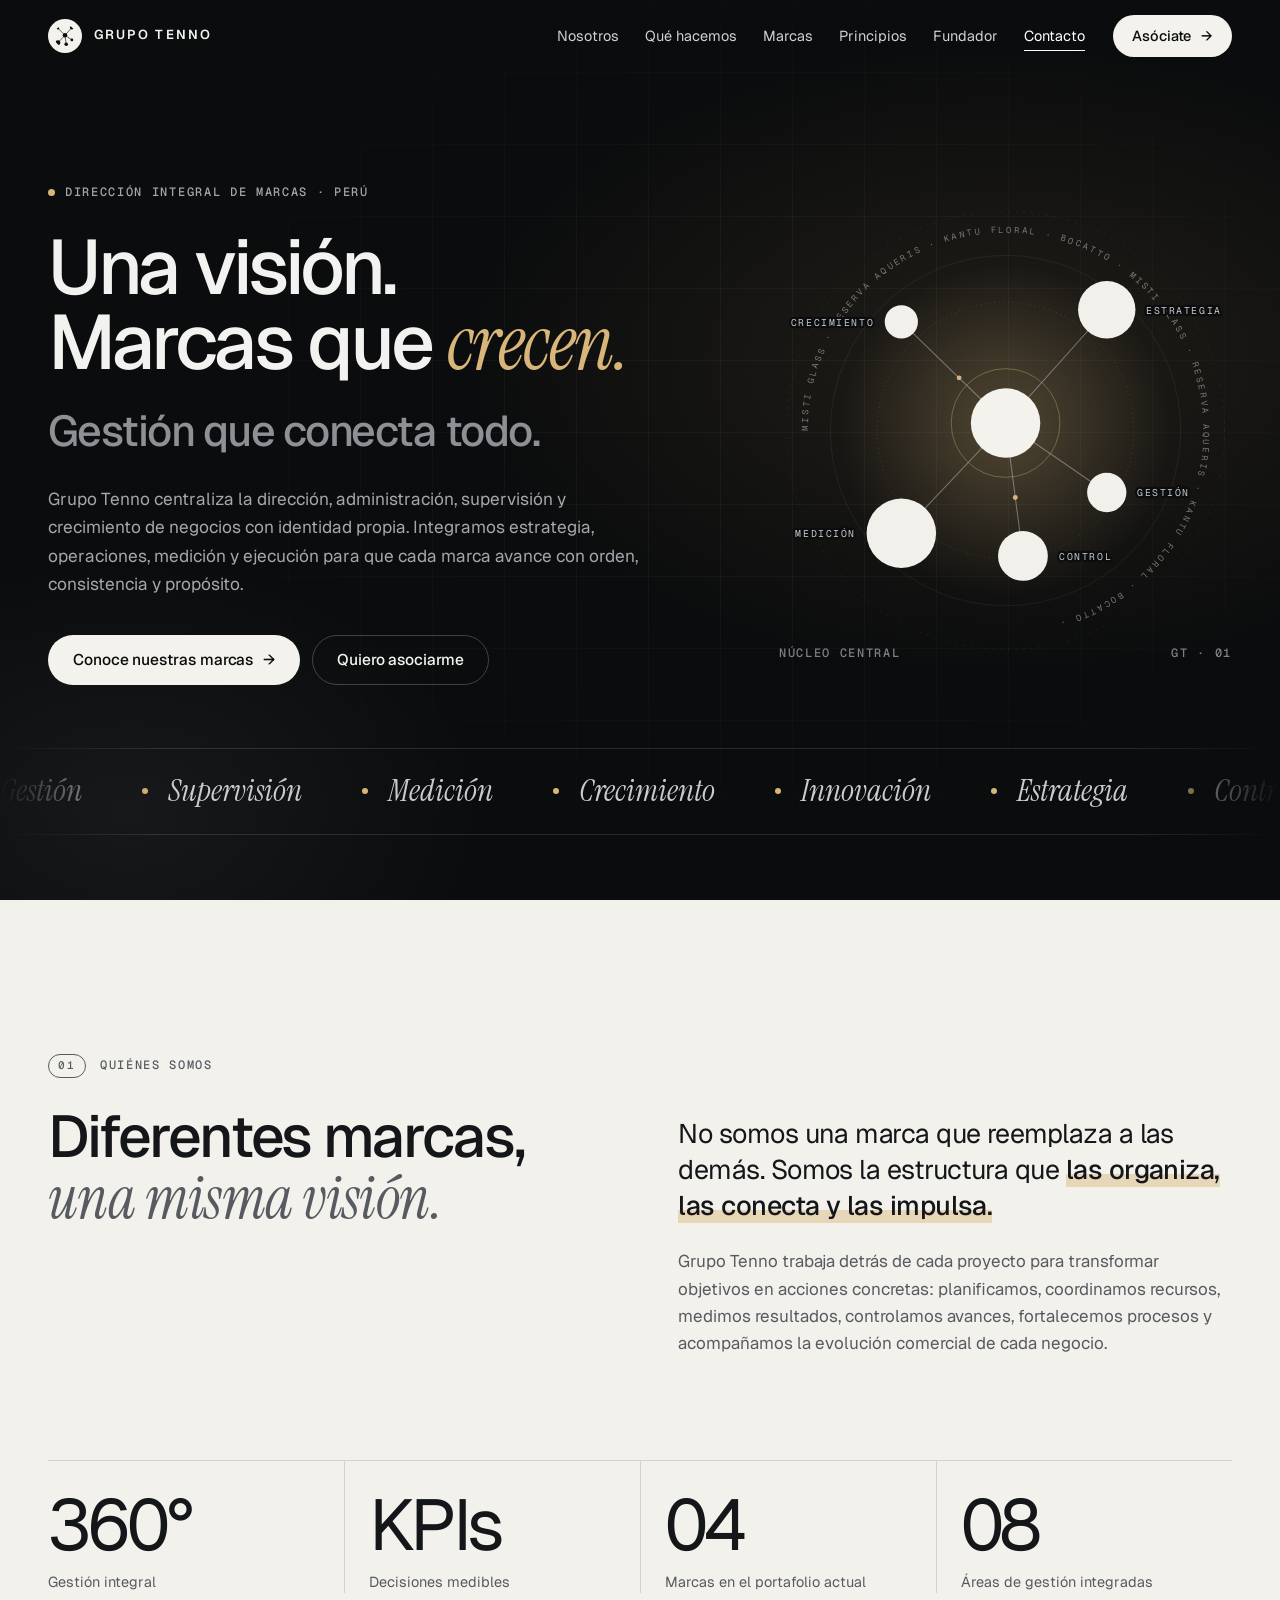
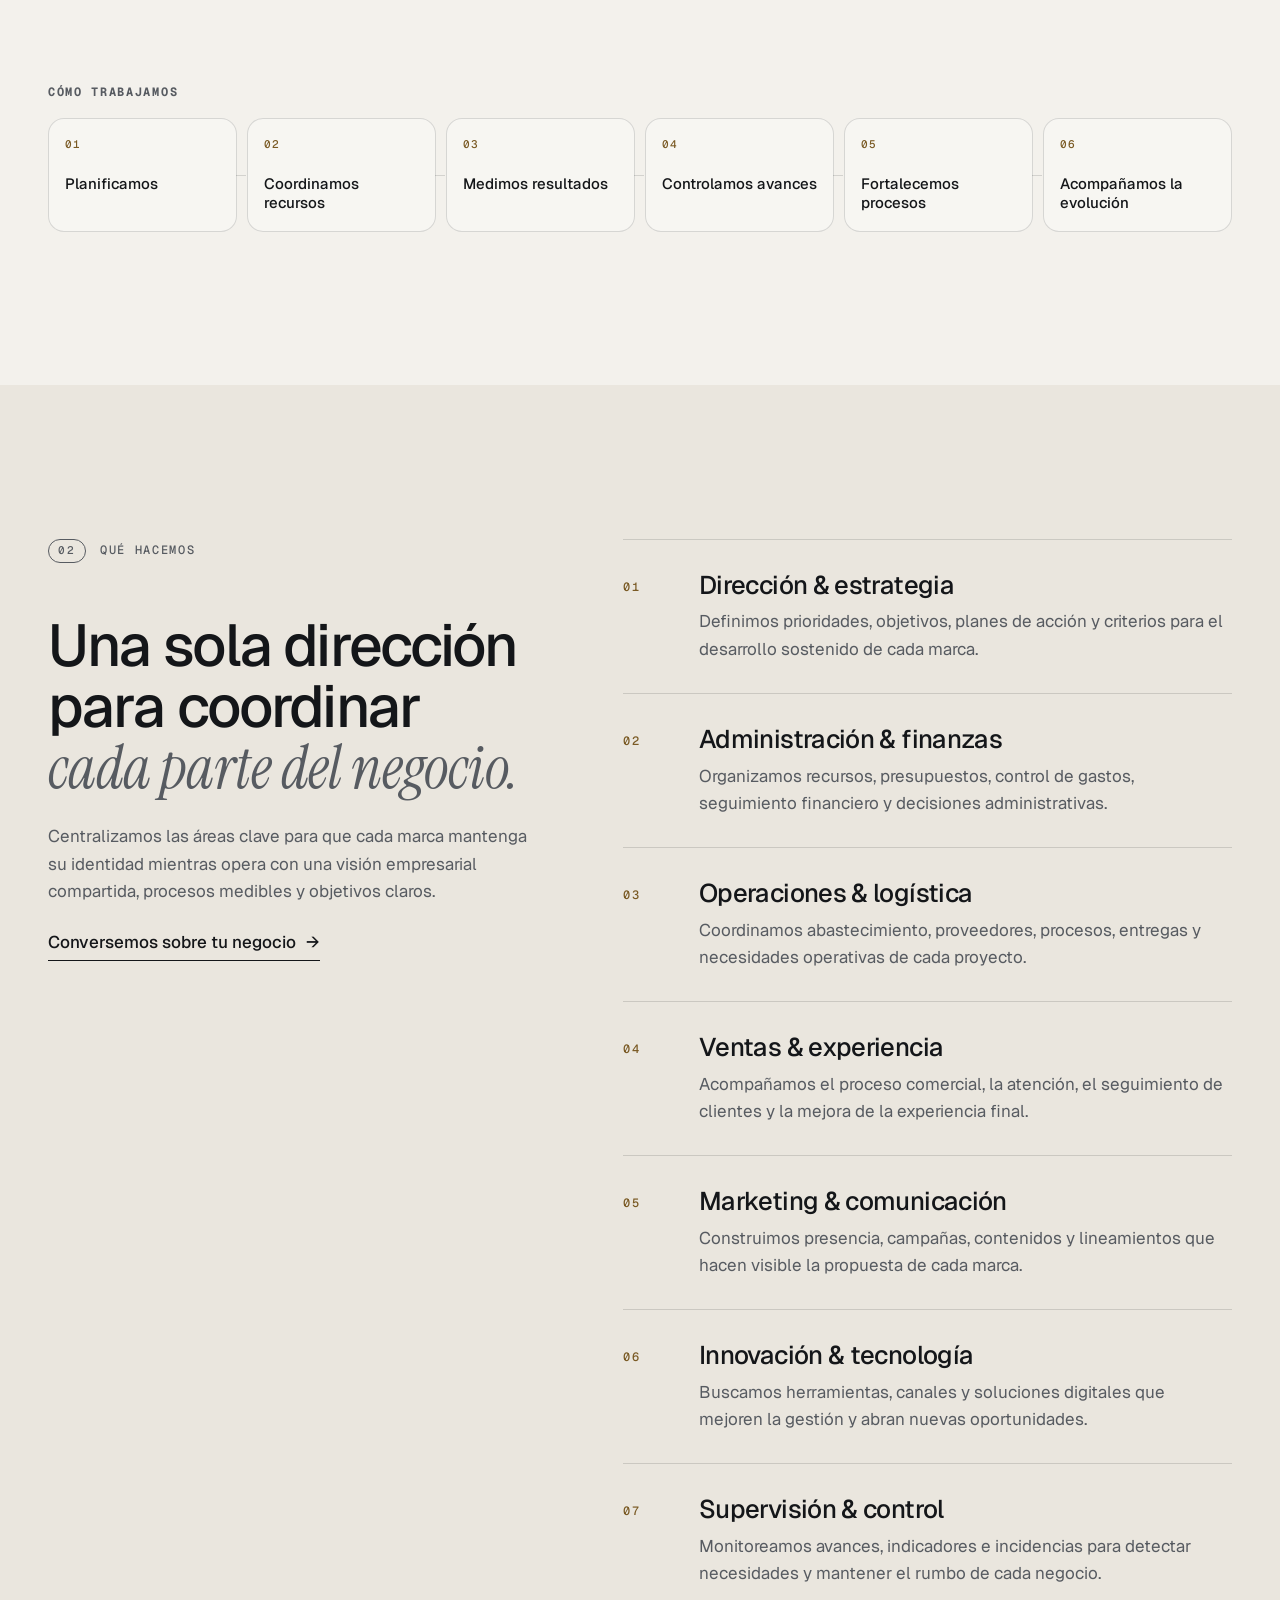
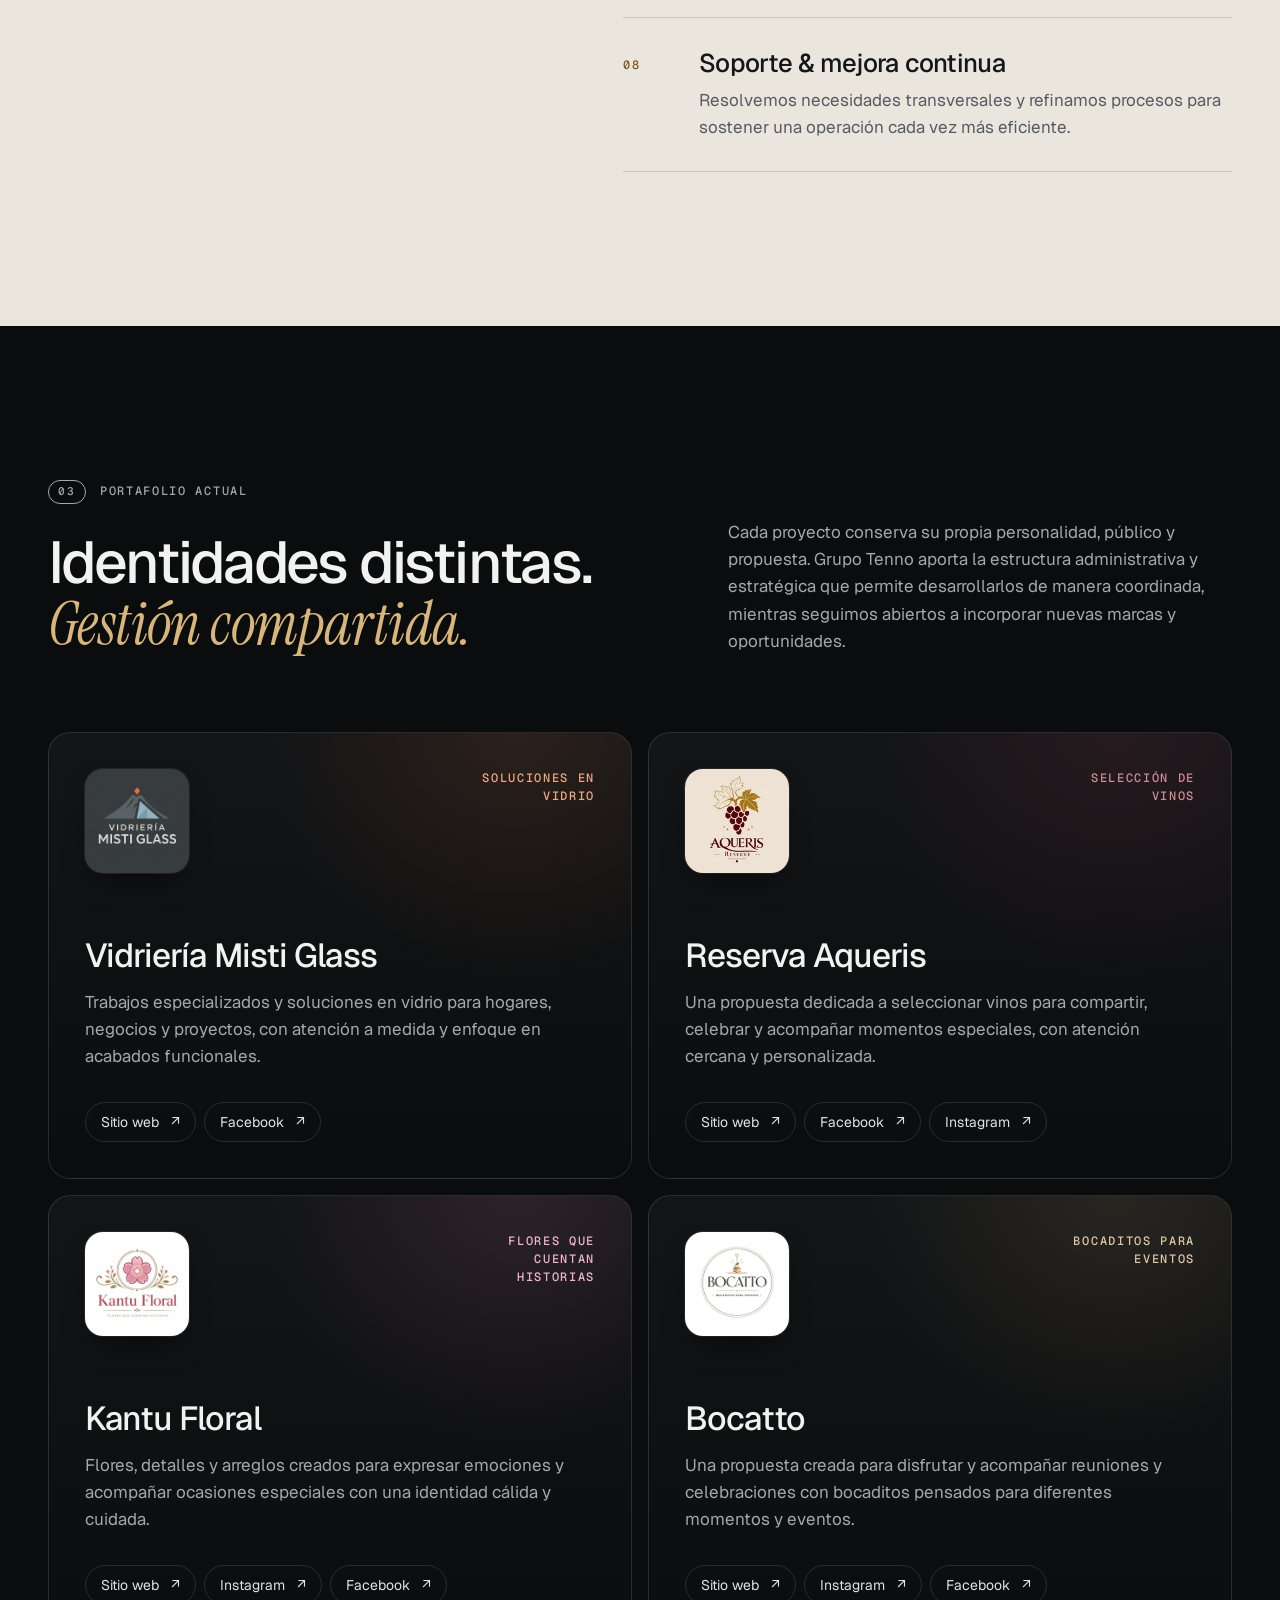
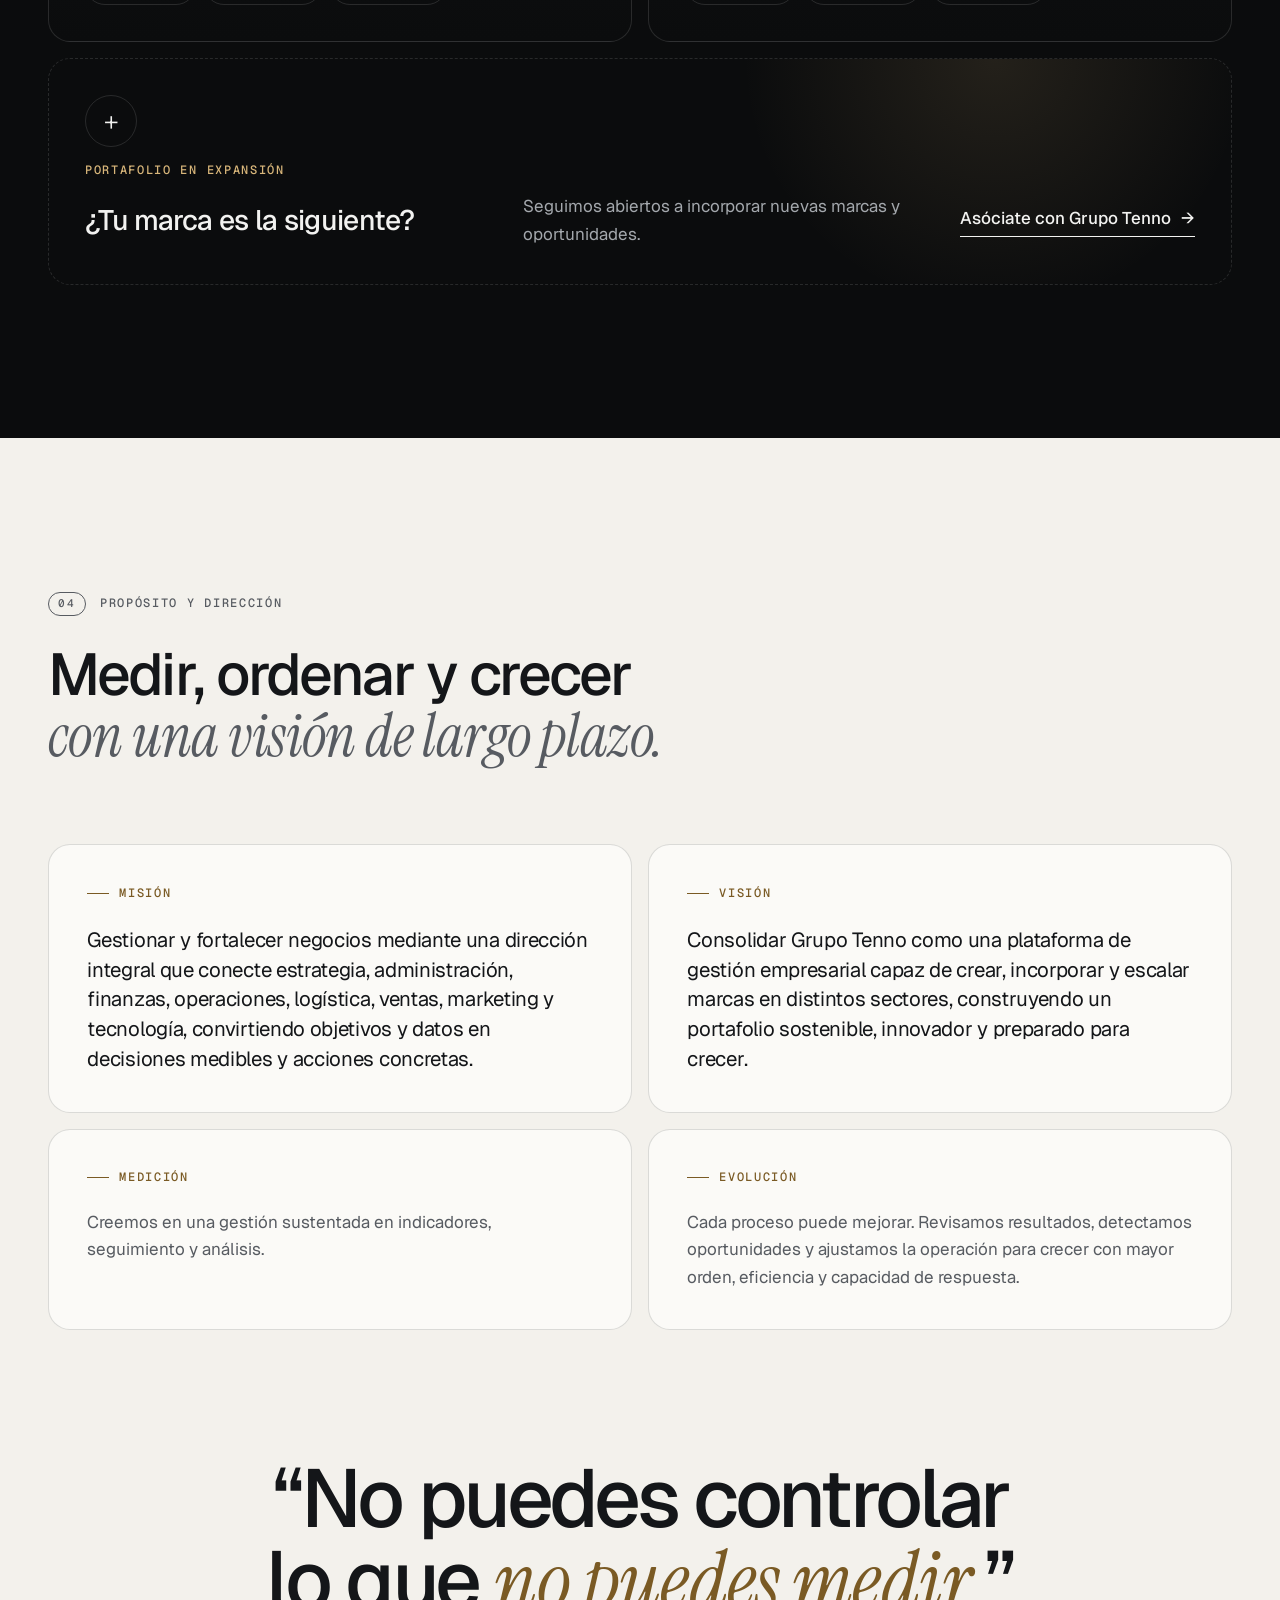
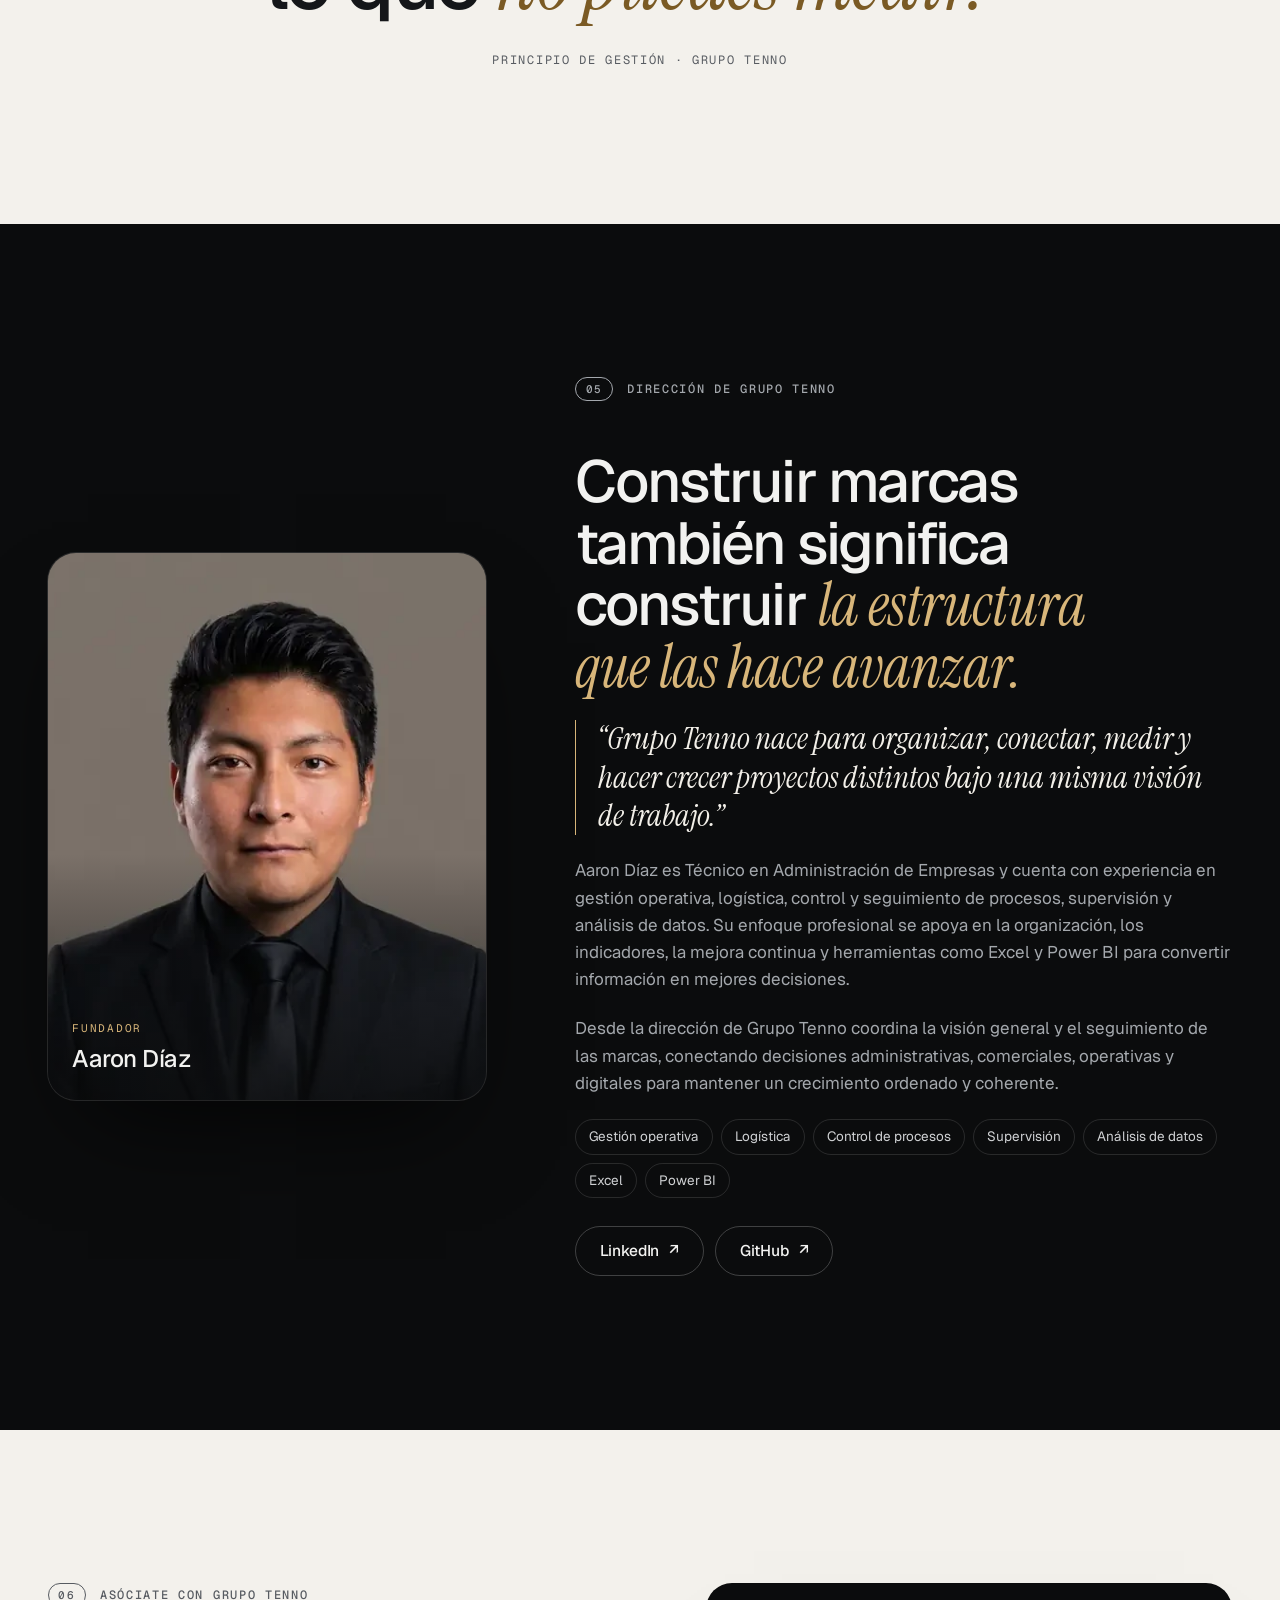
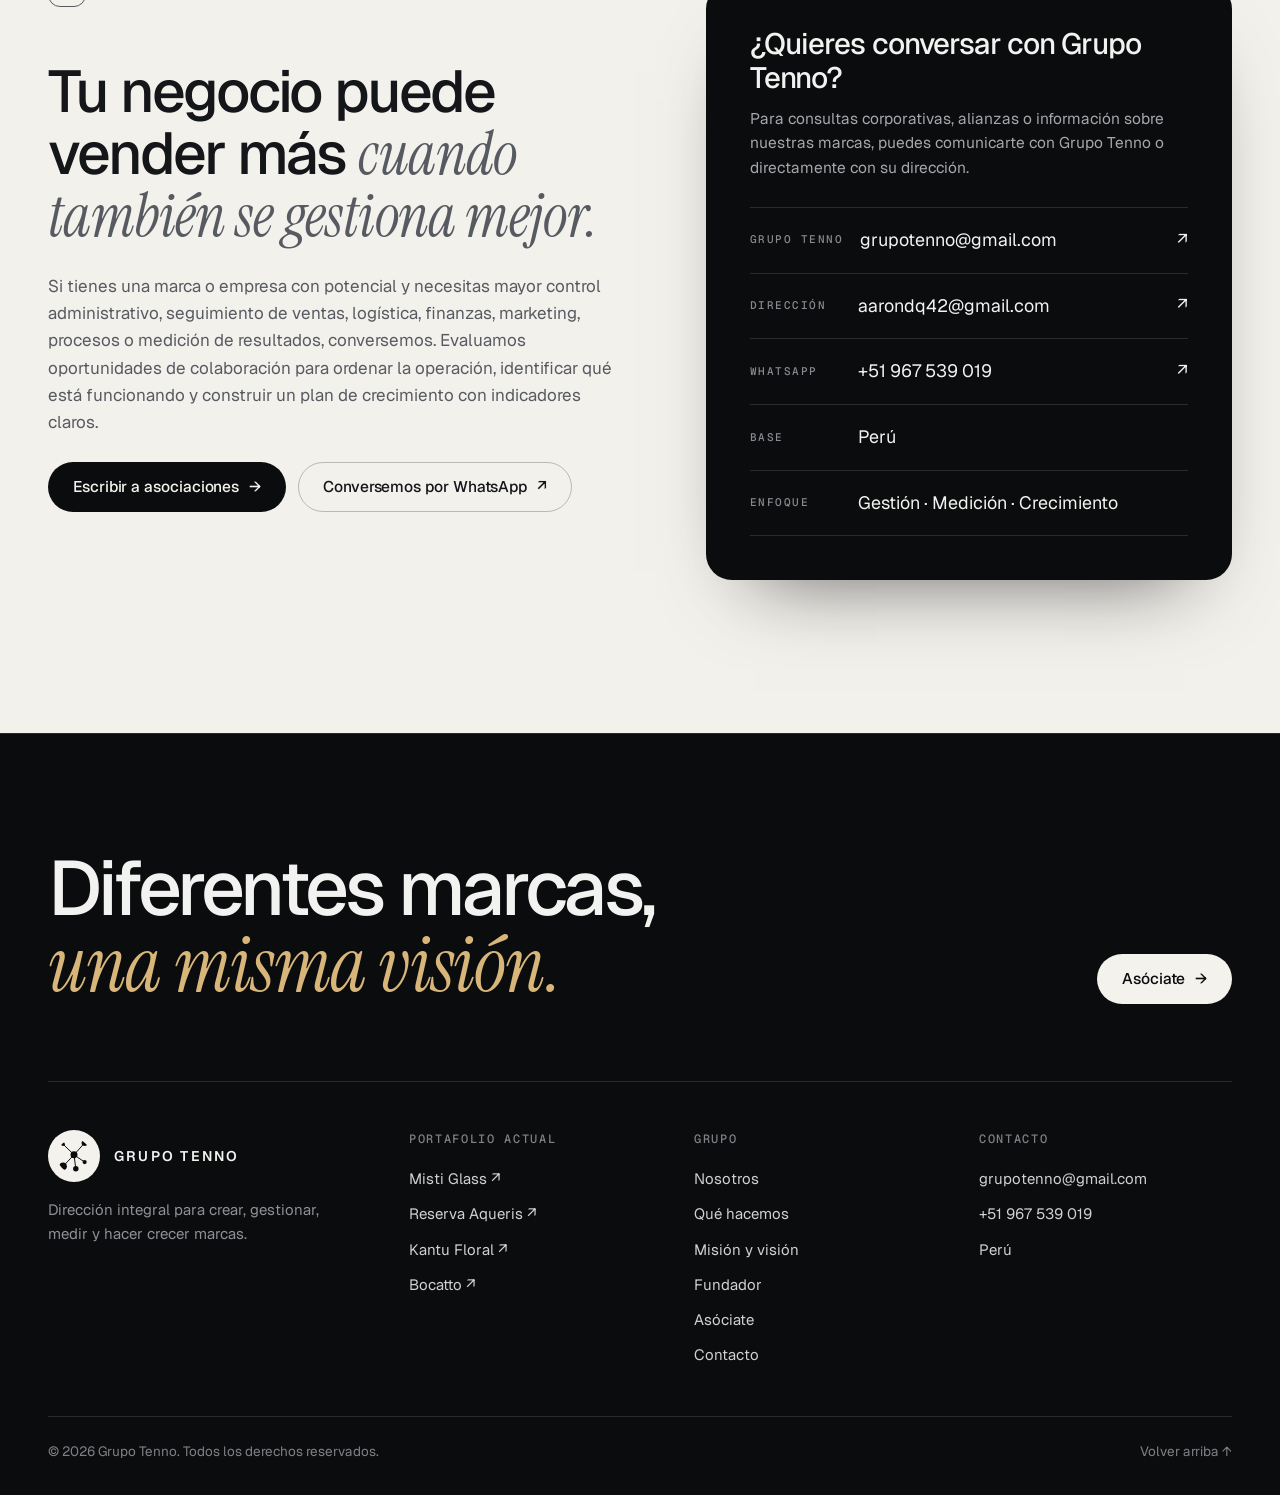
==== commit bf2493aa: "Rediseño editorial premium del sitio de Grupo Tenno - Nueva identidad visual editorial/tech: Geist, " ====
--- a/index.html
+++ b/index.html
@@ -1,276 +1,469 @@
 <!doctype html>
-<html lang="es">
+<html lang="es-PE">
 <head>
   <meta charset="utf-8">
-  <meta name="viewport" content="width=device-width, initial-scale=1">
-  <meta name="theme-color" content="#25282a">
-  <meta name="description" content="Grupo Tenno dirige, administra y desarrolla marcas mediante una gestión integral de estrategia, operaciones, finanzas, logística, ventas, marketing, innovación y soporte.">
-  <meta name="keywords" content="Grupo Tenno, Arequipa, gestión empresarial, administración, Misti Glass, Reserva Aqueris, Kantu Floral, Bocatto">
-  <meta property="og:title" content="Grupo Tenno | Diferentes marcas, una misma visión">
-  <meta property="og:description" content="Dirección integral para crear, gestionar, medir y hacer crecer marcas.">
+  <meta name="viewport" content="width=device-width, initial-scale=1, viewport-fit=cover">
+  <title>Grupo Tenno · Dirección integral de marcas</title>
+  <meta name="description" content="Grupo Tenno dirige, administra y desarrolla marcas mediante una gestión integral de estrategia, operaciones, finanzas, logística, ventas, marketing, innovación y soporte. Diferentes marcas, una misma visión.">
+  <meta name="keywords" content="Grupo Tenno, Arequipa, Perú, gestión empresarial, administración, dirección de marcas, Misti Glass, Reserva Aqueris, Kantu Floral, Bocatto">
+  <meta name="author" content="Grupo Tenno">
+  <meta name="robots" content="index, follow, max-image-preview:large">
+  <link rel="canonical" href="https://chemsito.github.io/GRUPO-TENNO/">
+  <meta name="theme-color" content="#0b0c0d">
+  <meta name="color-scheme" content="dark light">
+
   <meta property="og:type" content="website">
-  <meta property="og:image" content="assets/grupo-tenno-logo.webp">
+  <meta property="og:site_name" content="Grupo Tenno">
   <meta property="og:locale" content="es_PE">
-  <title>Grupo Tenno | Dirección integral de marcas</title>
-  <link rel="icon" href="assets/grupo-tenno-mark.webp" type="image/webp">
-  <link rel="preload" href="assets/grupo-tenno-logo.webp" as="image">
-  <link rel="preload" href="assets/fundador-aaron-diaz.webp?v=2" as="image" type="image/webp">
-  <link rel="stylesheet" href="styles.css">
-  <link rel="stylesheet" href="portal.css?v=1">
-  <script>
-    try{
-      const params=new URLSearchParams(location.search);
-      const introForced=params.get('intro')==='1';
-      if(introForced)sessionStorage.removeItem('tenno-entry-seen');
-      if(!introForced&&sessionStorage.getItem('tenno-entry-seen')==='1')document.documentElement.classList.add('portal-skip');
-    }catch(error){}
+  <meta property="og:url" content="https://chemsito.github.io/GRUPO-TENNO/">
+  <meta property="og:title" content="Grupo Tenno · Diferentes marcas, una misma visión">
+  <meta property="og:description" content="Dirección integral para crear, gestionar, medir y hacer crecer marcas: Misti Glass, Reserva Aqueris, Kantu Floral y Bocatto.">
+  <meta property="og:image" content="https://chemsito.github.io/GRUPO-TENNO/assets/og-grupo-tenno.jpg">
+  <meta property="og:image:width" content="1200">
+  <meta property="og:image:height" content="630">
+  <meta property="og:image:alt" content="Grupo Tenno — Diferentes marcas, una misma visión">
+  <meta name="twitter:card" content="summary_large_image">
+  <meta name="twitter:title" content="Grupo Tenno · Diferentes marcas, una misma visión">
+  <meta name="twitter:description" content="Dirección integral para crear, gestionar, medir y hacer crecer marcas.">
+  <meta name="twitter:image" content="https://chemsito.github.io/GRUPO-TENNO/assets/og-grupo-tenno.jpg">
+
+  <link rel="icon" href="assets/grupo-tenno-mark.svg" type="image/svg+xml">
+  <link rel="icon" href="assets/grupo-tenno-mark.webp" type="image/webp" sizes="112x112">
+  <link rel="apple-touch-icon" href="assets/apple-touch-icon.png">
+
+  <link rel="preconnect" href="https://fonts.googleapis.com">
+  <link rel="preconnect" href="https://fonts.gstatic.com" crossorigin>
+  <link rel="stylesheet" href="https://fonts.googleapis.com/css2?family=Geist:wght@300..700&family=Geist+Mono:wght@400;500&family=Instrument+Serif:ital@0;1&display=swap">
+  <link rel="stylesheet" href="styles.css?v=3">
+  <script>document.documentElement.classList.add('js')</script>
+
+  <script type="application/ld+json">
+  {
+    "@context": "https://schema.org",
+    "@graph": [
+      {
+        "@type": "Organization",
+        "@id": "https://chemsito.github.io/GRUPO-TENNO/#organizacion",
+        "name": "Grupo Tenno",
+        "url": "https://chemsito.github.io/GRUPO-TENNO/",
+        "logo": "https://chemsito.github.io/GRUPO-TENNO/assets/grupo-tenno-logo.webp",
+        "image": "https://chemsito.github.io/GRUPO-TENNO/assets/og-grupo-tenno.jpg",
+        "slogan": "Diferentes marcas, una misma visión.",
+        "description": "Grupo Tenno centraliza la dirección, administración, supervisión y crecimiento de negocios con identidad propia, integrando estrategia, operaciones, medición y ejecución.",
+        "email": "grupotenno@gmail.com",
+        "telephone": "+51 967 539 019",
+        "address": { "@type": "PostalAddress", "addressCountry": "PE" },
+        "areaServed": "PE",
+        "founder": { "@id": "https://chemsito.github.io/GRUPO-TENNO/#fundador" },
+        "knowsAbout": ["Dirección y estrategia", "Administración y finanzas", "Operaciones y logística", "Ventas y experiencia del cliente", "Marketing y comunicación", "Innovación y tecnología", "Supervisión y control", "Mejora continua"],
+        "contactPoint": [
+          { "@type": "ContactPoint", "contactType": "Asociaciones y alianzas", "email": "grupotenno@gmail.com", "telephone": "+51 967 539 019", "availableLanguage": "es" }
+        ],
+        "subOrganization": [
+          { "@type": "Organization", "name": "Vidriería Misti Glass", "url": "https://certus-domain.my.canva.site/vidrieria-misti-glass", "sameAs": ["https://www.facebook.com/profile.php?id=61575286956871"] },
+          { "@type": "Organization", "name": "Reserva Aqueris", "url": "https://chemsito.github.io/Reserva-Aqueris/", "sameAs": ["https://www.facebook.com/profile.php?id=61572569202541", "https://www.instagram.com/reserva_aqueris/"] },
+          { "@type": "Organization", "name": "Kantu Floral", "url": "https://chemsito.github.io/Kantu-Floral/", "sameAs": ["https://www.instagram.com/kantu_floral/", "https://www.facebook.com/profile.php?id=61590177373176"] },
+          { "@type": "Organization", "name": "Bocatto", "url": "https://chemsito.github.io/Bocatto/", "sameAs": ["https://www.instagram.com/world_bocatto/", "https://www.facebook.com/profile.php?id=61575980401248"] }
+        ]
+      },
+      {
+        "@type": "Person",
+        "@id": "https://chemsito.github.io/GRUPO-TENNO/#fundador",
+        "name": "Aaron Díaz",
+        "jobTitle": "Fundador de Grupo Tenno",
+        "description": "Técnico en Administración de Empresas con experiencia en gestión operativa, logística, control y seguimiento de procesos, supervisión y análisis de datos.",
+        "image": "https://chemsito.github.io/GRUPO-TENNO/assets/fundador-aaron-diaz.webp",
+        "worksFor": { "@id": "https://chemsito.github.io/GRUPO-TENNO/#organizacion" },
+        "sameAs": ["https://www.linkedin.com/in/aaron-diaz-q22", "https://github.com/Chemsito"]
+      },
+      {
+        "@type": "WebSite",
+        "@id": "https://chemsito.github.io/GRUPO-TENNO/#sitio",
+        "url": "https://chemsito.github.io/GRUPO-TENNO/",
+        "name": "Grupo Tenno",
+        "inLanguage": "es-PE",
+        "publisher": { "@id": "https://chemsito.github.io/GRUPO-TENNO/#organizacion" }
+      }
+    ]
+  }
   </script>
 </head>
 <body>
-  <div class="entry-portal" id="entry-portal" role="dialog" aria-modal="true" aria-labelledby="portal-title" aria-describedby="portal-instruction">
-    <div class="portal-backdrop" aria-hidden="true"></div>
-    <div class="portal-grid" aria-hidden="true"></div>
-    <div class="portal-orbit" aria-hidden="true"></div>
-    <div class="portal-rays" aria-hidden="true"></div>
-    <div class="portal-flare" aria-hidden="true"></div>
-
-    <div class="portal-shell">
-      <div class="portal-brand" aria-hidden="true">
-        <strong>GRUPO TENNO</strong>
-        <span>DIRECCIÓN INTEGRAL DE MARCAS</span>
-      </div>
-
-      <div class="portal-network" aria-hidden="true">
-        <svg viewBox="0 0 100 100" preserveAspectRatio="none">
-          <line x1="50" y1="50" x2="50" y2="5"></line>
-          <line x1="50" y1="50" x2="91" y2="37"></line>
-          <line x1="50" y1="50" x2="75" y2="88"></line>
-          <line x1="50" y1="50" x2="25" y2="88"></line>
-          <line x1="50" y1="50" x2="9" y2="37"></line>
-        </svg>
-        <span class="portal-node">ESTRATEGIA</span>
-        <span class="portal-node">GESTIÓN</span>
-        <span class="portal-node">CONTROL</span>
-        <span class="portal-node">MEDICIÓN</span>
-        <span class="portal-node">CRECIMIENTO</span>
-      </div>
-
-      <div class="portal-core-wrap">
-        <button class="portal-hold" id="portal-hold" type="button" aria-label="Mantén presionado para ingresar a Grupo Tenno">
-          <svg class="portal-progress-svg" viewBox="0 0 194 194" aria-hidden="true">
-            <circle class="portal-progress-track" cx="97" cy="97" r="86"></circle>
-            <circle class="portal-progress-value" cx="97" cy="97" r="86"></circle>
-          </svg>
-          <span class="portal-core">
-            <span>
-              <img src="assets/grupo-tenno-mark.webp" alt="">
-              <strong>GRUPO TENNO</strong>
-              <small>NÚCLEO CENTRAL</small>
-            </span>
-          </span>
-        </button>
-      </div>
-
-      <div class="portal-copy">
-        <p class="portal-kicker">SISTEMA DE DIRECCIÓN · ACCESO</p>
-        <h1 class="portal-title" id="portal-title">Mantén presionado<br>para ingresar.</h1>
-        <p class="portal-instruction" id="portal-instruction">Activa el núcleo central y conecta el sistema de Grupo Tenno.</p>
-        <div class="portal-status" id="portal-status" aria-live="polite">SISTEMA LISTO</div>
-      </div>
-
-      <button class="portal-skip-button" id="portal-skip-button" type="button">Entrar sin animación →</button>
-      <span class="portal-count" aria-hidden="true">GT / ACCESS 01</span>
-    </div>
-    <div class="portal-transition" aria-hidden="true"></div>
-  </div>
-  <noscript><style>.entry-portal{display:none!important}</style></noscript>
+  <svg width="0" height="0" style="position:absolute" aria-hidden="true" focusable="false">
+    <symbol id="mark" viewBox="-56 -56 112 112">
+      <g transform="translate(0 -4)" fill="currentColor">
+        <g stroke="currentColor" stroke-width="3.2" stroke-linecap="round">
+          <line x1="0" y1="0" x2="-36" y2="-35"/><line x1="0" y1="0" x2="35" y2="-39"/><line x1="0" y1="0" x2="-36" y2="38"/><line x1="0" y1="0" x2="6" y2="46"/><line x1="0" y1="0" x2="35" y2="24"/>
+        </g>
+        <circle r="11.5"/><circle cx="-36" cy="-35" r="6"/><circle cx="35" cy="-39" r="10"/><circle cx="-36" cy="38" r="12.5"/><circle cx="6" cy="46" r="9"/><circle cx="35" cy="24" r="7"/>
+      </g>
+    </symbol>
+  </svg>
 
   <a class="skip-link" href="#contenido">Saltar al contenido</a>
+  <div class="progress" aria-hidden="true"><span></span></div>
 
   <header class="site-header" id="inicio">
-    <div class="container nav-wrap">
-      <a class="brand" href="#inicio" aria-label="Grupo Tenno, inicio">
-        <img src="assets/grupo-tenno-mark.webp" alt="" width="42" height="42">
-        <span>GRUPO TENNO</span>
+    <div class="wrap nav-bar">
+      <a class="logo" href="#inicio" aria-label="Grupo Tenno, ir al inicio">
+        <svg class="brand-mark" aria-hidden="true"><use href="#mark"/></svg>
+        <span class="brand-name">Grupo Tenno</span>
       </a>
-      <button class="menu-toggle" type="button" aria-expanded="false" aria-controls="site-nav" aria-label="Abrir menú">
-        <span></span><span></span><span></span>
+      <nav class="site-nav" id="site-nav" aria-label="Navegación principal">
+        <ul>
+          <li><a href="#nosotros">Nosotros</a></li>
+          <li><a href="#gestion">Qué hacemos</a></li>
+          <li><a href="#marcas">Marcas</a></li>
+          <li><a href="#vision">Principios</a></li>
+          <li><a href="#fundador">Fundador</a></li>
+          <li><a href="#contacto">Contacto</a></li>
+        </ul>
+        <a class="btn btn-light nav-cta" href="#alianza">Asóciate <span aria-hidden="true">→</span></a>
+      </nav>
+      <button class="menu-toggle" type="button" aria-expanded="false" aria-controls="site-nav">
+        <span class="sr-only">Abrir menú</span><span class="menu-lines" aria-hidden="true"></span>
       </button>
-      <nav class="site-nav" id="site-nav" aria-label="Navegación principal">
-        <a href="#nosotros">Nosotros</a>
-        <a href="#gestion">Qué hacemos</a>
-        <a href="#marcas">Marcas</a>
-        <a href="#vision">Misión y visión</a>
-        <a href="#fundador">Fundador</a>
-        <a class="nav-cta" href="#alianza">Asóciate</a>
-      </nav>
     </div>
   </header>
 
   <main id="contenido">
-    <section class="hero section-dark">
-      <div class="hero-glow" aria-hidden="true"></div>
-      <div class="container hero-grid">
-        <div class="hero-copy reveal">
-          <p class="eyebrow">DIRECCIÓN INTEGRAL DE MARCAS</p>
-          <h1>Una visión.<br><span>Marcas que crecen.</span><br>Gestión que conecta todo.</h1>
-          <p class="hero-lead">Grupo Tenno centraliza la dirección, administración, supervisión y crecimiento de negocios con identidad propia. Integramos estrategia, operaciones, medición y ejecución para que cada marca avance con orden, consistencia y propósito.</p>
-          <div class="hero-actions">
-            <a class="button button-primary" href="#marcas">Conoce nuestras marcas</a>
-            <a class="button button-ghost" href="#alianza">Quiero asociarme</a>
-          </div>
-          <div class="hero-tags" aria-label="Áreas principales">
-            <span>Gestión</span><span>Supervisión</span><span>Medición</span><span>Crecimiento</span><span>Innovación</span>
-          </div>
-        </div>
-
-        <div class="hero-visual reveal" aria-label="Grupo Tenno conecta las marcas de su portafolio actual">
-          <div class="orbit-card orbit-tenno">
-            <img src="assets/grupo-tenno-mark.webp" alt="Logo de Grupo Tenno">
-            <strong>GRUPO TENNO</strong>
-            <small>Dirección central</small>
-          </div>
-          <div class="orbit-line line-a"></div>
-          <div class="orbit-line line-b"></div>
-          <div class="orbit-line line-c"></div>
-          <div class="orbit-line line-d"></div>
-          <div class="orbit-brand brand-misti"><span>MG</span><strong>Misti Glass</strong><small>Vidriería</small></div>
-          <div class="orbit-brand brand-aqueris"><span>RA</span><strong>Reserva Aqueris</strong><small>Vinos</small></div>
-          <div class="orbit-brand brand-kantu"><span>KF</span><strong>Kantu Floral</strong><small>Florería</small></div>
-          <div class="orbit-brand brand-bocatto"><span>BO</span><strong>Bocatto</strong><small>Eventos</small></div>
-        </div>
-      </div>
-    </section>
-
-    <section class="intro" id="nosotros">
-      <div class="container intro-grid">
-        <div class="section-heading reveal">
-          <p class="eyebrow dark">GRUPO TENNO</p>
-          <h2>Diferentes marcas,<br>una misma visión.</h2>
-        </div>
-        <div class="intro-copy reveal">
-          <p class="big-copy">No somos una marca que reemplaza a las demás. Somos la estructura que las organiza, las conecta y las impulsa.</p>
-          <p>Grupo Tenno trabaja detrás de cada proyecto para transformar objetivos en acciones concretas: planificamos, coordinamos recursos, medimos resultados, controlamos avances, fortalecemos procesos y acompañamos la evolución comercial de cada negocio.</p>
-          <div class="fact-row">
-            <div><strong>360°</strong><span>gestión integral</span></div>
-            <div><strong>KPIs</strong><span>decisiones medibles</span></div>
-            <div><strong>+</strong><span>portafolio en expansión</span></div>
-          </div>
-        </div>
-      </div>
-    </section>
-
-    <section class="management section-soft" id="gestion">
-      <div class="container">
-        <div class="section-heading centered reveal">
-          <p class="eyebrow dark">QUÉ HACEMOS</p>
-          <h2>Una sola dirección para coordinar<br>cada parte del negocio.</h2>
-          <p>Centralizamos las áreas clave para que cada marca mantenga su identidad mientras opera con una visión empresarial compartida, procesos medibles y objetivos claros.</p>
-        </div>
-
-        <div class="capability-grid">
-          <article class="capability-card reveal"><div class="cap-number">01</div><h3>Dirección & estrategia</h3><p>Definimos prioridades, objetivos, planes de acción y criterios para el desarrollo sostenido de cada marca.</p></article>
-          <article class="capability-card reveal"><div class="cap-number">02</div><h3>Administración & finanzas</h3><p>Organizamos recursos, presupuestos, control de gastos, seguimiento financiero y decisiones administrativas.</p></article>
-          <article class="capability-card reveal"><div class="cap-number">03</div><h3>Operaciones & logística</h3><p>Coordinamos abastecimiento, proveedores, procesos, entregas y necesidades operativas de cada proyecto.</p></article>
-          <article class="capability-card reveal"><div class="cap-number">04</div><h3>Ventas & experiencia</h3><p>Acompañamos el proceso comercial, la atención, el seguimiento de clientes y la mejora de la experiencia final.</p></article>
-          <article class="capability-card reveal"><div class="cap-number">05</div><h3>Marketing & comunicación</h3><p>Construimos presencia, campañas, contenidos y lineamientos que hacen visible la propuesta de cada marca.</p></article>
-          <article class="capability-card reveal"><div class="cap-number">06</div><h3>Innovación & tecnología</h3><p>Buscamos herramientas, canales y soluciones digitales que mejoren la gestión y abran nuevas oportunidades.</p></article>
-          <article class="capability-card reveal"><div class="cap-number">07</div><h3>Supervisión & control</h3><p>Monitoreamos avances, indicadores e incidencias para detectar necesidades y mantener el rumbo de cada negocio.</p></article>
-          <article class="capability-card reveal"><div class="cap-number">08</div><h3>Soporte & mejora continua</h3><p>Resolvemos necesidades transversales y refinamos procesos para sostener una operación cada vez más eficiente.</p></article>
-        </div>
-      </div>
-    </section>
-
-    <section class="brands" id="marcas">
-      <div class="container">
-        <div class="section-heading split reveal">
-          <div><p class="eyebrow dark">PORTAFOLIO ACTUAL</p><h2>Identidades distintas.<br>Gestión compartida.</h2></div>
-          <p>Cada proyecto conserva su propia personalidad, público y propuesta. Grupo Tenno aporta la estructura administrativa y estratégica que permite desarrollarlos de manera coordinada, mientras seguimos abiertos a incorporar nuevas marcas y oportunidades.</p>
-        </div>
-
-        <div class="brand-grid">
-          <article class="brand-card misti reveal">
-            <div class="brand-logo-wrap"><img src="assets/misti-glass.webp?v=2" alt="Logo de Vidriería Misti Glass" loading="lazy"></div>
-            <div class="brand-card-copy"><div class="brand-label">SOLUCIONES EN VIDRIO</div><h3>Vidriería Misti Glass</h3><p>Trabajos especializados y soluciones en vidrio para hogares, negocios y proyectos, con atención a medida y enfoque en acabados funcionales.</p><div class="brand-links"><a href="https://certus-domain.my.canva.site/vidrieria-misti-glass" target="_blank" rel="noopener">Sitio web <span>↗</span></a><a href="https://www.facebook.com/profile.php?id=61575286956871" target="_blank" rel="noopener">Facebook <span>↗</span></a></div></div>
-          </article>
-
-          <article class="brand-card aqueris reveal">
-            <div class="brand-logo-wrap"><img src="https://chemsito.github.io/Reserva-Aqueris/assets/logo-aqueris-reserve.webp" alt="Logo oficial de Reserva Aqueris" loading="lazy"></div>
-            <div class="brand-card-copy"><div class="brand-label">SELECCIÓN DE VINOS</div><h3>Reserva Aqueris</h3><p>Una propuesta dedicada a seleccionar vinos para compartir, celebrar y acompañar momentos especiales, con atención cercana y personalizada.</p><div class="brand-links"><a href="https://chemsito.github.io/Reserva-Aqueris/" target="_blank" rel="noopener">Sitio web <span>↗</span></a><a href="https://www.facebook.com/profile.php?id=61572569202541" target="_blank" rel="noopener">Facebook <span>↗</span></a><a href="https://www.instagram.com/reserva_aqueris/" target="_blank" rel="noopener">Instagram <span>↗</span></a></div></div>
-          </article>
-
-          <article class="brand-card kantu reveal">
-            <div class="brand-logo-wrap"><img src="assets/kantu-floral.webp?v=2" alt="Logo de Kantu Floral" loading="lazy"></div>
-            <div class="brand-card-copy"><div class="brand-label">FLORES QUE CUENTAN HISTORIAS</div><h3>Kantu Floral</h3><p>Flores, detalles y arreglos creados para expresar emociones y acompañar ocasiones especiales con una identidad cálida y cuidada.</p><div class="brand-links"><a href="https://chemsito.github.io/Kantu-Floral/" target="_blank" rel="noopener">Sitio web <span>↗</span></a><a href="https://www.instagram.com/kantu_floral/" target="_blank" rel="noopener">Instagram <span>↗</span></a><a href="https://www.facebook.com/profile.php?id=61590177373176" target="_blank" rel="noopener">Facebook <span>↗</span></a></div></div>
-          </article>
-
-          <article class="brand-card bocatto reveal">
-            <div class="brand-logo-wrap"><img src="assets/bocatto.webp?v=2" alt="Logo de Bocatto" loading="lazy"></div>
-            <div class="brand-card-copy"><div class="brand-label">BOCADITOS PARA EVENTOS</div><h3>Bocatto</h3><p>Una propuesta creada para disfrutar y acompañar reuniones y celebraciones con bocaditos pensados para diferentes momentos y eventos.</p><div class="brand-links"><a href="https://chemsito.github.io/Bocatto/" target="_blank" rel="noopener">Sitio web <span>↗</span></a><a href="https://www.instagram.com/world_bocatto/" target="_blank" rel="noopener">Instagram <span>↗</span></a><a href="https://www.facebook.com/profile.php?id=61575980401248" target="_blank" rel="noopener">Facebook <span>↗</span></a></div></div>
-          </article>
-        </div>
-      </div>
-    </section>
-
-    <section class="principles" id="vision">
-      <div class="container">
-        <div class="section-heading centered reveal"><p class="eyebrow dark">PROPÓSITO Y DIRECCIÓN</p><h2>Medir, ordenar y crecer<br>con una visión de largo plazo.</h2></div>
-        <div class="principle-row">
-          <div class="principle reveal"><span>01</span><h3>Misión</h3><p>Gestionar y fortalecer negocios mediante una dirección integral que conecte estrategia, administración, finanzas, operaciones, logística, ventas, marketing y tecnología, convirtiendo objetivos y datos en decisiones medibles y acciones concretas.</p></div>
-          <div class="principle reveal"><span>02</span><h3>Visión</h3><p>Consolidar Grupo Tenno como una plataforma de gestión empresarial capaz de crear, incorporar y escalar marcas en distintos sectores, construyendo un portafolio sostenible, innovador y preparado para crecer.</p></div>
-          <div class="principle reveal"><span>03</span><h3>Medición</h3><p>Creemos en una gestión sustentada en indicadores, seguimiento y análisis. <strong>No puedes controlar lo que no puedes medir.</strong></p></div>
-          <div class="principle reveal"><span>04</span><h3>Evolución</h3><p>Cada proceso puede mejorar. Revisamos resultados, detectamos oportunidades y ajustamos la operación para crecer con mayor orden, eficiencia y capacidad de respuesta.</p></div>
-        </div>
-      </div>
-    </section>
-
-    <section class="founder section-dark" id="fundador">
-      <div class="container founder-grid">
-        <div class="founder-photo reveal"><div class="photo-frame"><img src="assets/fundador-aaron-diaz.webp?v=2" alt="Aaron Díaz, fundador de Grupo Tenno" loading="eager" fetchpriority="high" decoding="async"></div><div class="photo-caption"><span>FUNDADOR</span><strong>Aaron Díaz</strong></div></div>
-        <div class="founder-copy reveal">
-          <p class="eyebrow">DIRECCIÓN DE GRUPO TENNO</p>
-          <h2>Construir marcas también significa construir la estructura que las hace avanzar.</h2>
-          <p class="quote">“Grupo Tenno nace para organizar, conectar, medir y hacer crecer proyectos distintos bajo una misma visión de trabajo.”</p>
-          <p>Aaron Díaz es Técnico en Administración de Empresas y cuenta con experiencia en gestión operativa, logística, control y seguimiento de procesos, supervisión y análisis de datos. Su enfoque profesional se apoya en la organización, los indicadores, la mejora continua y herramientas como Excel y Power BI para convertir información en mejores decisiones.</p>
-          <p>Desde la dirección de Grupo Tenno coordina la visión general y el seguimiento de las marcas, conectando decisiones administrativas, comerciales, operativas y digitales para mantener un crecimiento ordenado y coherente.</p>
-          <div class="founder-links"><a href="https://www.linkedin.com/in/aaron-diaz-q22" target="_blank" rel="noopener">LinkedIn ↗</a><a href="https://github.com/Chemsito" target="_blank" rel="noopener">GitHub ↗</a></div>
-        </div>
-      </div>
-    </section>
-
-    <section class="contact" id="alianza">
-      <div class="container contact-card reveal">
-        <div><p class="eyebrow dark">ASÓCIATE CON GRUPO TENNO</p><h2>Tu negocio puede vender más<br>cuando también se gestiona mejor.</h2><p>Si tienes una marca o empresa con potencial y necesitas mayor control administrativo, seguimiento de ventas, logística, finanzas, marketing, procesos o medición de resultados, conversemos. Evaluamos oportunidades de colaboración para ordenar la operación, identificar qué está funcionando y construir un plan de crecimiento con indicadores claros.</p><p><strong>No puedes controlar lo que no puedes medir.</strong></p></div>
-        <div class="contact-actions">
-          <a class="contact-link" href="mailto:grupotenno@gmail.com?subject=Quiero%20asociarme%20con%20Grupo%20Tenno"><span>Asociaciones</span><strong>grupotenno@gmail.com</strong><i>↗</i></a>
-          <a class="contact-link" href="https://wa.me/51967539019?text=Hola%20Aaron%2C%20tengo%20un%20negocio%20y%20me%20gustar%C3%ADa%20conversar%20sobre%20una%20posible%20asociaci%C3%B3n%20con%20Grupo%20Tenno%20para%20mejorar%20su%20gesti%C3%B3n%20y%20crecimiento." target="_blank" rel="noopener"><span>WhatsApp</span><strong>Conversemos sobre tu negocio</strong><i>↗</i></a>
-          <div class="contact-location"><span>Enfoque</span><strong>Gestión · Medición · Crecimiento</strong></div>
-        </div>
-      </div>
-    </section>
-
-    <section class="contact section-soft" id="contacto">
-      <div class="container contact-card reveal">
-        <div><p class="eyebrow dark">CONTACTO</p><h2>¿Quieres conversar con<br>Grupo Tenno?</h2><p>Para consultas corporativas, alianzas o información sobre nuestras marcas, puedes comunicarte con Grupo Tenno o directamente con su dirección.</p></div>
-        <div class="contact-actions">
-          <a class="contact-link" href="mailto:grupotenno@gmail.com"><span>Grupo Tenno</span><strong>grupotenno@gmail.com</strong><i>↗</i></a>
-          <a class="contact-link" href="mailto:aarondq42@gmail.com"><span>Dirección</span><strong>aarondq42@gmail.com</strong><i>↗</i></a>
-          <a class="contact-link" href="https://wa.me/51967539019?text=Hola%20Aaron%2C%20me%20gustar%C3%ADa%20comunicarme%20contigo%20por%20Grupo%20Tenno." target="_blank" rel="noopener"><span>WhatsApp</span><strong>+51 967 539 019</strong><i>↗</i></a>
-          <div class="contact-location"><span>Base</span><strong>Perú</strong></div>
+    <!-- HERO -->
+    <section class="hero dark" aria-labelledby="hero-title">
+      <div class="hero-bg" aria-hidden="true"></div>
+      <div class="wrap hero-grid">
+        <div class="hero-copy">
+          <p class="kicker" data-load><span class="dot"></span>Dirección integral de marcas · Perú</p>
+          <h1 id="hero-title" class="display">
+            <span class="line"><span data-load>Una visión.</span></span>
+            <span class="line"><span data-load>Marcas que <em>crecen.</em></span></span>
+            <span class="line"><span data-load class="dim">Gestión que conecta todo.</span></span>
+          </h1>
+          <p class="lead" data-load>Grupo Tenno centraliza la dirección, administración, supervisión y crecimiento de negocios con identidad propia. Integramos estrategia, operaciones, medición y ejecución para que cada marca avance con orden, consistencia y propósito.</p>
+          <div class="actions" data-load>
+            <a class="btn btn-light" href="#marcas">Conoce nuestras marcas <span aria-hidden="true">→</span></a>
+            <a class="btn btn-ghost" href="#alianza">Quiero asociarme</a>
+          </div>
+        </div>
+
+        <figure class="core" aria-label="Diagrama: Grupo Tenno como núcleo central que conecta estrategia, gestión, control, medición y crecimiento">
+          <svg class="core-svg" viewBox="0 0 600 600" role="img" aria-hidden="true">
+            <defs>
+              <radialGradient id="glow" cx="50%" cy="50%" r="50%">
+                <stop offset="0" stop-color="#d8b67a" stop-opacity=".28"/>
+                <stop offset="1" stop-color="#d8b67a" stop-opacity="0"/>
+              </radialGradient>
+              <path id="ring-path" d="M300,300 m-262,0 a262,262 0 1,1 524,0 a262,262 0 1,1 -524,0"/>
+            </defs>
+            <circle cx="300" cy="300" r="220" fill="url(#glow)"/>
+            <g class="rings">
+              <circle cx="300" cy="300" r="290" class="ring ring-a"/>
+              <circle cx="300" cy="300" r="232" class="ring ring-b"/>
+              <circle cx="300" cy="300" r="170" class="ring ring-c"/>
+            </g>
+            <g class="orbit-text">
+              <text><textPath href="#ring-path" startOffset="0">MISTI GLASS · RESERVA AQUERIS · KANTU FLORAL · BOCATTO · MISTI GLASS · RESERVA AQUERIS · KANTU FLORAL · BOCATTO ·</textPath></text>
+            </g>
+            <g class="net" transform="translate(300 290)">
+              <g class="links">
+                <line pathLength="1" x1="0" y1="0" x2="134" y2="-150"/>
+                <line pathLength="1" x1="0" y1="0" x2="134" y2="92"/>
+                <line pathLength="1" x1="0" y1="0" x2="23" y2="176"/>
+                <line pathLength="1" x1="0" y1="0" x2="-138" y2="146"/>
+                <line pathLength="1" x1="0" y1="0" x2="-138" y2="-134"/>
+              </g>
+              <g class="pulses">
+                <circle r="3.2"><animateMotion dur="3.2s" repeatCount="indefinite" path="M0,0 L134,-150"/></circle>
+                <circle r="3.2"><animateMotion dur="2.8s" begin=".6s" repeatCount="indefinite" path="M0,0 L134,92"/></circle>
+                <circle r="3.2"><animateMotion dur="3.6s" begin="1.1s" repeatCount="indefinite" path="M0,0 L23,176"/></circle>
+                <circle r="3.2"><animateMotion dur="3s" begin=".3s" repeatCount="indefinite" path="M0,0 L-138,146"/></circle>
+                <circle r="3.2"><animateMotion dur="3.4s" begin="1.6s" repeatCount="indefinite" path="M0,0 L-138,-134"/></circle>
+              </g>
+              <g class="nodes">
+                <g class="node n1" transform="translate(134 -150)"><circle r="38"/><text x="52" y="5">ESTRATEGIA</text></g>
+                <g class="node n2" transform="translate(134 92)"><circle r="26"/><text x="40" y="5">GESTIÓN</text></g>
+                <g class="node n3" transform="translate(23 176)"><circle r="33"/><text x="48" y="5">CONTROL</text></g>
+                <g class="node n4" transform="translate(-138 146)"><circle r="46"/><text x="-60" y="5" text-anchor="end">MEDICIÓN</text></g>
+                <g class="node n5" transform="translate(-138 -134)"><circle r="22"/><text x="-36" y="5" text-anchor="end">CRECIMIENTO</text></g>
+              </g>
+              <g class="hub"><circle class="hub-halo" r="72"/><circle class="hub-core" r="46"/></g>
+            </g>
+          </svg>
+          <figcaption class="core-caption"><span>Núcleo central</span><span>GT · 01</span></figcaption>
+        </figure>
+      </div>
+
+      <div class="ticker" aria-hidden="true">
+        <div class="ticker-track">
+          <span>Gestión</span><span>Supervisión</span><span>Medición</span><span>Crecimiento</span><span>Innovación</span><span>Estrategia</span><span>Control</span>
+          <span>Gestión</span><span>Supervisión</span><span>Medición</span><span>Crecimiento</span><span>Innovación</span><span>Estrategia</span><span>Control</span>
+        </div>
+      </div>
+    </section>
+
+    <!-- NOSOTROS -->
+    <section class="section paper" id="nosotros" aria-labelledby="nosotros-title">
+      <div class="wrap">
+        <div class="section-index reveal"><span>01</span><span>Quiénes somos</span></div>
+        <div class="about-grid">
+          <h2 id="nosotros-title" class="title reveal">Diferentes marcas, <em>una misma visión.</em></h2>
+          <div class="about-copy">
+            <p class="statement reveal">No somos una marca que reemplaza a las demás. Somos la estructura que <strong>las organiza, las conecta y las impulsa.</strong></p>
+            <p class="reveal">Grupo Tenno trabaja detrás de cada proyecto para transformar objetivos en acciones concretas: planificamos, coordinamos recursos, medimos resultados, controlamos avances, fortalecemos procesos y acompañamos la evolución comercial de cada negocio.</p>
+          </div>
+        </div>
+
+        <dl class="stats">
+          <div class="stat reveal"><dt>Gestión integral</dt><dd>360°</dd></div>
+          <div class="stat reveal"><dt>Decisiones medibles</dt><dd>KPIs</dd></div>
+          <div class="stat reveal"><dt>Marcas en el portafolio actual</dt><dd data-count="4">04</dd></div>
+          <div class="stat reveal"><dt>Áreas de gestión integradas</dt><dd data-count="8">08</dd></div>
+        </dl>
+
+        <h3 class="method-label reveal" id="metodo-title">Cómo trabajamos</h3>
+        <ol class="method" aria-labelledby="metodo-title">
+          <li class="reveal"><span>01</span>Planificamos</li>
+          <li class="reveal"><span>02</span>Coordinamos recursos</li>
+          <li class="reveal"><span>03</span>Medimos resultados</li>
+          <li class="reveal"><span>04</span>Controlamos avances</li>
+          <li class="reveal"><span>05</span>Fortalecemos procesos</li>
+          <li class="reveal"><span>06</span>Acompañamos la evolución</li>
+        </ol>
+      </div>
+    </section>
+
+    <!-- QUÉ HACEMOS -->
+    <section class="section paper-2" id="gestion" aria-labelledby="gestion-title">
+      <div class="wrap services-grid">
+        <div class="services-head">
+          <div class="section-index reveal"><span>02</span><span>Qué hacemos</span></div>
+          <h2 id="gestion-title" class="title reveal">Una sola dirección para coordinar <em>cada parte del negocio.</em></h2>
+          <p class="reveal">Centralizamos las áreas clave para que cada marca mantenga su identidad mientras opera con una visión empresarial compartida, procesos medibles y objetivos claros.</p>
+          <a class="link-arrow reveal" href="#alianza">Conversemos sobre tu negocio <span aria-hidden="true">→</span></a>
+        </div>
+        <ol class="services">
+          <li class="service reveal"><span class="service-n">01</span><h3>Dirección &amp; estrategia</h3><p>Definimos prioridades, objetivos, planes de acción y criterios para el desarrollo sostenido de cada marca.</p></li>
+          <li class="service reveal"><span class="service-n">02</span><h3>Administración &amp; finanzas</h3><p>Organizamos recursos, presupuestos, control de gastos, seguimiento financiero y decisiones administrativas.</p></li>
+          <li class="service reveal"><span class="service-n">03</span><h3>Operaciones &amp; logística</h3><p>Coordinamos abastecimiento, proveedores, procesos, entregas y necesidades operativas de cada proyecto.</p></li>
+          <li class="service reveal"><span class="service-n">04</span><h3>Ventas &amp; experiencia</h3><p>Acompañamos el proceso comercial, la atención, el seguimiento de clientes y la mejora de la experiencia final.</p></li>
+          <li class="service reveal"><span class="service-n">05</span><h3>Marketing &amp; comunicación</h3><p>Construimos presencia, campañas, contenidos y lineamientos que hacen visible la propuesta de cada marca.</p></li>
+          <li class="service reveal"><span class="service-n">06</span><h3>Innovación &amp; tecnología</h3><p>Buscamos herramientas, canales y soluciones digitales que mejoren la gestión y abran nuevas oportunidades.</p></li>
+          <li class="service reveal"><span class="service-n">07</span><h3>Supervisión &amp; control</h3><p>Monitoreamos avances, indicadores e incidencias para detectar necesidades y mantener el rumbo de cada negocio.</p></li>
+          <li class="service reveal"><span class="service-n">08</span><h3>Soporte &amp; mejora continua</h3><p>Resolvemos necesidades transversales y refinamos procesos para sostener una operación cada vez más eficiente.</p></li>
+        </ol>
+      </div>
+    </section>
+
+    <!-- MARCAS -->
+    <section class="section dark" id="marcas" aria-labelledby="marcas-title">
+      <div class="wrap">
+        <div class="split-head">
+          <div>
+            <div class="section-index reveal"><span>03</span><span>Portafolio actual</span></div>
+            <h2 id="marcas-title" class="title reveal">Identidades distintas. <em>Gestión compartida.</em></h2>
+          </div>
+          <p class="reveal">Cada proyecto conserva su propia personalidad, público y propuesta. Grupo Tenno aporta la estructura administrativa y estratégica que permite desarrollarlos de manera coordinada, mientras seguimos abiertos a incorporar nuevas marcas y oportunidades.</p>
+        </div>
+
+        <div class="brands">
+          <article class="brand reveal" style="--tone:#e2733a">
+            <div class="brand-top">
+              <img class="brand-logo" src="assets/misti-glass.webp" alt="Logo de Vidriería Misti Glass" width="480" height="480" loading="lazy" decoding="async">
+              <span class="brand-tag">Soluciones en vidrio</span>
+            </div>
+            <h3>Vidriería Misti Glass</h3>
+            <p>Trabajos especializados y soluciones en vidrio para hogares, negocios y proyectos, con atención a medida y enfoque en acabados funcionales.</p>
+            <ul class="brand-links">
+              <li><a href="https://certus-domain.my.canva.site/vidrieria-misti-glass" target="_blank" rel="noopener">Sitio web<span class="sr-only"> de Misti Glass (abre en nueva pestaña)</span> <span aria-hidden="true">↗</span></a></li>
+              <li><a href="https://www.facebook.com/profile.php?id=61575286956871" target="_blank" rel="noopener">Facebook<span class="sr-only"> de Misti Glass (abre en nueva pestaña)</span> <span aria-hidden="true">↗</span></a></li>
+            </ul>
+          </article>
+
+          <article class="brand reveal" style="--tone:#b2475a">
+            <div class="brand-top">
+              <img class="brand-logo" src="assets/reserva-aqueris.webp" alt="Logo oficial de Reserva Aqueris" width="180" height="180" loading="lazy" decoding="async">
+              <span class="brand-tag">Selección de vinos</span>
+            </div>
+            <h3>Reserva Aqueris</h3>
+            <p>Una propuesta dedicada a seleccionar vinos para compartir, celebrar y acompañar momentos especiales, con atención cercana y personalizada.</p>
+            <ul class="brand-links">
+              <li><a href="https://chemsito.github.io/Reserva-Aqueris/" target="_blank" rel="noopener">Sitio web<span class="sr-only"> de Reserva Aqueris (abre en nueva pestaña)</span> <span aria-hidden="true">↗</span></a></li>
+              <li><a href="https://www.facebook.com/profile.php?id=61572569202541" target="_blank" rel="noopener">Facebook<span class="sr-only"> de Reserva Aqueris (abre en nueva pestaña)</span> <span aria-hidden="true">↗</span></a></li>
+              <li><a href="https://www.instagram.com/reserva_aqueris/" target="_blank" rel="noopener">Instagram<span class="sr-only"> de Reserva Aqueris (abre en nueva pestaña)</span> <span aria-hidden="true">↗</span></a></li>
+            </ul>
+          </article>
+
+          <article class="brand reveal" style="--tone:#e58aa6">
+            <div class="brand-top">
+              <img class="brand-logo" src="assets/kantu-floral.webp" alt="Logo de Kantu Floral" width="480" height="480" loading="lazy" decoding="async">
+              <span class="brand-tag">Flores que cuentan historias</span>
+            </div>
+            <h3>Kantu Floral</h3>
+            <p>Flores, detalles y arreglos creados para expresar emociones y acompañar ocasiones especiales con una identidad cálida y cuidada.</p>
+            <ul class="brand-links">
+              <li><a href="https://chemsito.github.io/Kantu-Floral/" target="_blank" rel="noopener">Sitio web<span class="sr-only"> de Kantu Floral (abre en nueva pestaña)</span> <span aria-hidden="true">↗</span></a></li>
+              <li><a href="https://www.instagram.com/kantu_floral/" target="_blank" rel="noopener">Instagram<span class="sr-only"> de Kantu Floral (abre en nueva pestaña)</span> <span aria-hidden="true">↗</span></a></li>
+              <li><a href="https://www.facebook.com/profile.php?id=61590177373176" target="_blank" rel="noopener">Facebook<span class="sr-only"> de Kantu Floral (abre en nueva pestaña)</span> <span aria-hidden="true">↗</span></a></li>
+            </ul>
+          </article>
+
+          <article class="brand reveal" style="--tone:#c9a46a">
+            <div class="brand-top">
+              <img class="brand-logo" src="assets/bocatto.webp" alt="Logo de Bocatto" width="480" height="480" loading="lazy" decoding="async">
+              <span class="brand-tag">Bocaditos para eventos</span>
+            </div>
+            <h3>Bocatto</h3>
+            <p>Una propuesta creada para disfrutar y acompañar reuniones y celebraciones con bocaditos pensados para diferentes momentos y eventos.</p>
+            <ul class="brand-links">
+              <li><a href="https://chemsito.github.io/Bocatto/" target="_blank" rel="noopener">Sitio web<span class="sr-only"> de Bocatto (abre en nueva pestaña)</span> <span aria-hidden="true">↗</span></a></li>
+              <li><a href="https://www.instagram.com/world_bocatto/" target="_blank" rel="noopener">Instagram<span class="sr-only"> de Bocatto (abre en nueva pestaña)</span> <span aria-hidden="true">↗</span></a></li>
+              <li><a href="https://www.facebook.com/profile.php?id=61575980401248" target="_blank" rel="noopener">Facebook<span class="sr-only"> de Bocatto (abre en nueva pestaña)</span> <span aria-hidden="true">↗</span></a></li>
+            </ul>
+          </article>
+
+          <a class="brand brand-next reveal" href="#alianza">
+            <span class="brand-next-plus" aria-hidden="true">+</span>
+            <span class="brand-tag">Portafolio en expansión</span>
+            <strong>¿Tu marca es la siguiente?</strong>
+            <span class="brand-next-copy">Seguimos abiertos a incorporar nuevas marcas y oportunidades.</span>
+            <span class="link-arrow">Asóciate con Grupo Tenno <span aria-hidden="true">→</span></span>
+          </a>
+        </div>
+      </div>
+    </section>
+
+    <!-- PRINCIPIOS -->
+    <section class="section paper" id="vision" aria-labelledby="vision-title">
+      <div class="wrap">
+        <div class="section-index reveal"><span>04</span><span>Propósito y dirección</span></div>
+        <h2 id="vision-title" class="title title-wide reveal">Medir, ordenar y crecer <em>con una visión de largo plazo.</em></h2>
+
+        <div class="principles">
+          <article class="principle principle-lg reveal">
+            <span class="p-label">Misión</span>
+            <p>Gestionar y fortalecer negocios mediante una dirección integral que conecte estrategia, administración, finanzas, operaciones, logística, ventas, marketing y tecnología, convirtiendo objetivos y datos en decisiones medibles y acciones concretas.</p>
+          </article>
+          <article class="principle principle-lg reveal">
+            <span class="p-label">Visión</span>
+            <p>Consolidar Grupo Tenno como una plataforma de gestión empresarial capaz de crear, incorporar y escalar marcas en distintos sectores, construyendo un portafolio sostenible, innovador y preparado para crecer.</p>
+          </article>
+          <article class="principle reveal">
+            <span class="p-label">Medición</span>
+            <p>Creemos en una gestión sustentada en indicadores, seguimiento y análisis.</p>
+          </article>
+          <article class="principle reveal">
+            <span class="p-label">Evolución</span>
+            <p>Cada proceso puede mejorar. Revisamos resultados, detectamos oportunidades y ajustamos la operación para crecer con mayor orden, eficiencia y capacidad de respuesta.</p>
+          </article>
+        </div>
+
+        <blockquote class="manifesto reveal">
+          <p>“No puedes controlar lo que <em>no puedes medir.</em>”</p>
+          <footer>Principio de gestión · Grupo Tenno</footer>
+        </blockquote>
+      </div>
+    </section>
+
+    <!-- FUNDADOR -->
+    <section class="section dark founder" id="fundador" aria-labelledby="fundador-title">
+      <div class="wrap founder-grid">
+        <figure class="founder-photo reveal">
+          <div class="photo-frame">
+            <img src="assets/fundador-aaron-diaz.webp" alt="Retrato de Aaron Díaz, fundador de Grupo Tenno" width="480" height="656" loading="lazy" decoding="async">
+          </div>
+          <figcaption><span>Fundador</span><strong>Aaron Díaz</strong></figcaption>
+        </figure>
+        <div class="founder-copy">
+          <div class="section-index reveal"><span>05</span><span>Dirección de Grupo Tenno</span></div>
+          <h2 id="fundador-title" class="title reveal">Construir marcas también significa construir <em>la estructura que las hace avanzar.</em></h2>
+          <blockquote class="founder-quote reveal"><p>“Grupo Tenno nace para organizar, conectar, medir y hacer crecer proyectos distintos bajo una misma visión de trabajo.”</p></blockquote>
+          <p class="reveal">Aaron Díaz es Técnico en Administración de Empresas y cuenta con experiencia en gestión operativa, logística, control y seguimiento de procesos, supervisión y análisis de datos. Su enfoque profesional se apoya en la organización, los indicadores, la mejora continua y herramientas como Excel y Power BI para convertir información en mejores decisiones.</p>
+          <p class="reveal">Desde la dirección de Grupo Tenno coordina la visión general y el seguimiento de las marcas, conectando decisiones administrativas, comerciales, operativas y digitales para mantener un crecimiento ordenado y coherente.</p>
+          <ul class="chips reveal" aria-label="Áreas de experiencia">
+            <li>Gestión operativa</li><li>Logística</li><li>Control de procesos</li><li>Supervisión</li><li>Análisis de datos</li><li>Excel</li><li>Power BI</li>
+          </ul>
+          <div class="founder-links reveal">
+            <a class="btn btn-ghost" href="https://www.linkedin.com/in/aaron-diaz-q22" target="_blank" rel="noopener">LinkedIn <span aria-hidden="true">↗</span><span class="sr-only"> (abre en nueva pestaña)</span></a>
+            <a class="btn btn-ghost" href="https://github.com/Chemsito" target="_blank" rel="noopener">GitHub <span aria-hidden="true">↗</span><span class="sr-only"> (abre en nueva pestaña)</span></a>
+          </div>
+        </div>
+      </div>
+    </section>
+
+    <!-- ALIANZA + CONTACTO -->
+    <section class="section paper contact" id="alianza" aria-labelledby="alianza-title">
+      <div class="wrap contact-grid">
+        <div class="contact-pitch">
+          <div class="section-index reveal"><span>06</span><span>Asóciate con Grupo Tenno</span></div>
+          <h2 id="alianza-title" class="title reveal">Tu negocio puede vender más <em>cuando también se gestiona mejor.</em></h2>
+          <p class="reveal">Si tienes una marca o empresa con potencial y necesitas mayor control administrativo, seguimiento de ventas, logística, finanzas, marketing, procesos o medición de resultados, conversemos. Evaluamos oportunidades de colaboración para ordenar la operación, identificar qué está funcionando y construir un plan de crecimiento con indicadores claros.</p>
+          <div class="actions reveal">
+            <a class="btn btn-dark" href="mailto:grupotenno@gmail.com?subject=Quiero%20asociarme%20con%20Grupo%20Tenno">Escribir a asociaciones <span aria-hidden="true">→</span></a>
+            <a class="btn btn-outline" href="https://wa.me/51967539019?text=Hola%20Aaron%2C%20tengo%20un%20negocio%20y%20me%20gustar%C3%ADa%20conversar%20sobre%20una%20posible%20asociaci%C3%B3n%20con%20Grupo%20Tenno%20para%20mejorar%20su%20gesti%C3%B3n%20y%20crecimiento." target="_blank" rel="noopener">Conversemos por WhatsApp <span aria-hidden="true">↗</span><span class="sr-only"> (abre en nueva pestaña)</span></a>
+          </div>
+        </div>
+
+        <div class="contact-card reveal" id="contacto" aria-labelledby="contacto-title">
+          <h2 id="contacto-title" class="contact-card-title">¿Quieres conversar con Grupo Tenno?</h2>
+          <p class="contact-card-lead">Para consultas corporativas, alianzas o información sobre nuestras marcas, puedes comunicarte con Grupo Tenno o directamente con su dirección.</p>
+          <ul class="contact-list">
+            <li><a href="mailto:grupotenno@gmail.com"><span class="c-label">Grupo Tenno</span><span class="c-value">grupotenno@gmail.com</span><span class="c-arrow" aria-hidden="true">↗</span></a></li>
+            <li><a href="mailto:aarondq42@gmail.com"><span class="c-label">Dirección</span><span class="c-value">aarondq42@gmail.com</span><span class="c-arrow" aria-hidden="true">↗</span></a></li>
+            <li><a href="https://wa.me/51967539019?text=Hola%20Aaron%2C%20me%20gustar%C3%ADa%20comunicarme%20contigo%20por%20Grupo%20Tenno." target="_blank" rel="noopener"><span class="c-label">WhatsApp</span><span class="c-value">+51 967 539 019</span><span class="c-arrow" aria-hidden="true">↗</span><span class="sr-only"> (abre en nueva pestaña)</span></a></li>
+            <li><div><span class="c-label">Base</span><span class="c-value">Perú</span></div></li>
+            <li><div><span class="c-label">Enfoque</span><span class="c-value">Gestión · Medición · Crecimiento</span></div></li>
+          </ul>
         </div>
       </div>
     </section>
   </main>
 
-  <footer class="footer section-dark">
-    <div class="container footer-top">
-      <div class="footer-brand"><img src="assets/grupo-tenno-logo.webp" alt="Grupo Tenno" loading="lazy"><p>Diferentes marcas, una misma visión.</p></div>
-      <div class="footer-links"><div><span>Portafolio actual</span><a href="https://certus-domain.my.canva.site/vidrieria-misti-glass" target="_blank" rel="noopener">Misti Glass ↗</a><a href="https://chemsito.github.io/Reserva-Aqueris/" target="_blank" rel="noopener">Reserva Aqueris ↗</a><a href="https://chemsito.github.io/Kantu-Floral/" target="_blank" rel="noopener">Kantu Floral ↗</a><a href="https://chemsito.github.io/Bocatto/" target="_blank" rel="noopener">Bocatto ↗</a></div><div><span>Grupo</span><a href="#nosotros">Nosotros</a><a href="#gestion">Gestión</a><a href="#vision">Misión y visión</a><a href="#fundador">Fundador</a><a href="#alianza">Asóciate</a><a href="#contacto">Contacto</a></div></div>
+  <footer class="site-footer dark">
+    <div class="wrap">
+      <div class="footer-hero">
+        <p class="footer-claim">Diferentes marcas, <em>una misma visión.</em></p>
+        <a class="btn btn-light" href="#alianza">Asóciate <span aria-hidden="true">→</span></a>
+      </div>
+      <div class="footer-grid">
+        <div class="footer-brand">
+          <a class="footer-logo" href="#inicio" aria-label="Grupo Tenno, volver al inicio"><svg aria-hidden="true"><use href="#mark"/></svg><span>Grupo Tenno</span></a>
+          <p>Dirección integral para crear, gestionar, medir y hacer crecer marcas.</p>
+        </div>
+        <nav aria-label="Portafolio actual">
+          <h2 class="f-title">Portafolio actual</h2>
+          <ul>
+            <li><a href="https://certus-domain.my.canva.site/vidrieria-misti-glass" target="_blank" rel="noopener">Misti Glass ↗</a></li>
+            <li><a href="https://chemsito.github.io/Reserva-Aqueris/" target="_blank" rel="noopener">Reserva Aqueris ↗</a></li>
+            <li><a href="https://chemsito.github.io/Kantu-Floral/" target="_blank" rel="noopener">Kantu Floral ↗</a></li>
+            <li><a href="https://chemsito.github.io/Bocatto/" target="_blank" rel="noopener">Bocatto ↗</a></li>
+          </ul>
+        </nav>
+        <nav aria-label="Grupo">
+          <h2 class="f-title">Grupo</h2>
+          <ul>
+            <li><a href="#nosotros">Nosotros</a></li>
+            <li><a href="#gestion">Qué hacemos</a></li>
+            <li><a href="#vision">Misión y visión</a></li>
+            <li><a href="#fundador">Fundador</a></li>
+            <li><a href="#alianza">Asóciate</a></li>
+            <li><a href="#contacto">Contacto</a></li>
+          </ul>
+        </nav>
+        <div>
+          <h2 class="f-title">Contacto</h2>
+          <ul>
+            <li><a href="mailto:grupotenno@gmail.com">grupotenno@gmail.com</a></li>
+            <li><a href="https://wa.me/51967539019" target="_blank" rel="noopener">+51 967 539 019</a></li>
+            <li><span>Perú</span></li>
+          </ul>
+        </div>
+      </div>
+      <div class="footer-bottom">
+        <span>© <span id="year">2026</span> Grupo Tenno. Todos los derechos reservados.</span>
+        <a href="#inicio" class="to-top">Volver arriba <span aria-hidden="true">↑</span></a>
+      </div>
     </div>
-    <div class="container footer-bottom"><span>© <span id="year"></span> Grupo Tenno. Todos los derechos reservados.</span><span>Perú</span></div>
   </footer>
 
-  <script src="portal-sound.js?v=1"></script>
-  <script src="script.js?v=2"></script>
+  <script src="script.js?v=3" defer></script>
 </body>
-</html>+</html>
--- a/styles.css
+++ b/styles.css
@@ -1 +1,356 @@
-:root{--ink:#1e2022;--ink-2:#292c2f;--paper:#f7f5f1;--white:#ffffff;--muted:#6f7376;--line:rgba(30,32,34,.13);--accent:#ff7043;--accent-soft:#ffd9cc;--glass:#a9cfdd;--wine:#7a1727;--rose:#cf6379;--gold:#a57a34;--radius:26px;--shadow:0 24px 70px rgba(22,24,26,.12)}*{box-sizing:border-box}html{scroll-behavior:smooth}body{margin:0;color:var(--ink);background:var(--paper);font-family:Inter,ui-sans-serif,-apple-system,BlinkMacSystemFont,"Segoe UI",sans-serif;line-height:1.6;-webkit-font-smoothing:antialiased}img{max-width:100%;display:block}a{color:inherit}button,a{-webkit-tap-highlight-color:transparent}.container{width:min(1180px,calc(100% - 48px));margin-inline:auto}.skip-link{position:fixed;left:12px;top:-100px;z-index:999;background:#fff;color:#111;padding:10px 14px;border-radius:8px}.skip-link:focus{top:12px}.site-header{position:fixed;inset:0 0 auto;z-index:50;background:rgba(30,32,34,.78);border-bottom:1px solid rgba(255,255,255,.08);backdrop-filter:blur(18px);transition:background .25s ease,box-shadow .25s ease}.site-header.scrolled{background:rgba(30,32,34,.94);box-shadow:0 8px 30px rgba(0,0,0,.12)}.nav-wrap{min-height:76px;display:flex;align-items:center;justify-content:space-between;gap:28px}.brand{display:inline-flex;align-items:center;gap:12px;text-decoration:none;color:#fff;font-size:14px;letter-spacing:.22em;font-weight:650}.brand img{border-radius:50%}.site-nav{display:flex;align-items:center;gap:28px}.site-nav a{color:rgba(255,255,255,.72);text-decoration:none;font-size:13px;font-weight:600;transition:color .2s ease}.site-nav a:hover{color:#fff}.site-nav .nav-cta{color:#fff;border:1px solid rgba(255,255,255,.28);border-radius:999px;padding:9px 16px}.menu-toggle{display:none;background:none;border:0;padding:8px;cursor:pointer}.menu-toggle span{display:block;width:23px;height:2px;background:#fff;margin:5px 0;transition:.25s}.section-dark{background:var(--ink);color:#fff}.hero{min-height:850px;display:flex;align-items:center;position:relative;overflow:hidden;padding:150px 0 90px}.hero::before{content:"";position:absolute;width:760px;height:760px;border:1px solid rgba(255,255,255,.06);border-radius:50%;right:-290px;top:-190px}.hero::after{content:"";position:absolute;width:420px;height:420px;border:1px solid rgba(255,255,255,.045);border-radius:50%;right:-90px;top:95px}.hero-glow{position:absolute;width:520px;height:520px;right:4%;bottom:-18%;background:radial-gradient(circle,rgba(255,112,67,.15),transparent 68%);filter:blur(12px)}.hero-grid{display:grid;grid-template-columns:1.04fr .96fr;gap:86px;align-items:center;position:relative;z-index:2}.eyebrow{margin:0 0 18px;font-size:11px;letter-spacing:.28em;font-weight:800;color:rgba(255,255,255,.56)}.eyebrow.dark{color:#767b7e}h1,h2,h3,p{margin-top:0}h1{margin-bottom:25px;font-size:clamp(48px,6vw,79px);line-height:.99;letter-spacing:-.055em;font-weight:680}h1 span{color:var(--accent)}.hero-lead{max-width:670px;font-size:18px;color:rgba(255,255,255,.67);line-height:1.72}.hero-actions{display:flex;flex-wrap:wrap;gap:12px;margin:34px 0 33px}.button{display:inline-flex;align-items:center;justify-content:center;min-height:50px;padding:0 22px;border-radius:999px;text-decoration:none;font-size:13px;font-weight:750;transition:transform .2s ease,border-color .2s ease,background .2s ease}.button:hover{transform:translateY(-2px)}.button-primary{background:#fff;color:var(--ink)}.button-ghost{border:1px solid rgba(255,255,255,.23);color:#fff}.button-ghost:hover{border-color:rgba(255,255,255,.5)}.hero-tags{display:flex;flex-wrap:wrap;gap:8px}.hero-tags span{font-size:11px;color:rgba(255,255,255,.55);border:1px solid rgba(255,255,255,.1);padding:7px 10px;border-radius:999px}.hero-visual{position:relative;height:545px}.orbit-card{position:absolute;z-index:5;width:188px;height:188px;left:50%;top:50%;transform:translate(-50%,-50%);border-radius:50%;background:#f6f6f4;color:var(--ink);display:flex;flex-direction:column;align-items:center;justify-content:center;box-shadow:0 24px 65px rgba(0,0,0,.26);border:6px solid rgba(255,255,255,.06)}.orbit-card img{width:66px;height:66px;margin-bottom:7px}.orbit-card strong{font-size:12px;letter-spacing:.15em}.orbit-card small{font-size:10px;color:#878b8e;margin-top:2px}.orbit-brand{position:absolute;width:168px;min-height:92px;padding:16px 18px;border:1px solid rgba(255,255,255,.13);border-radius:19px;background:rgba(255,255,255,.055);backdrop-filter:blur(10px);display:grid;grid-template-columns:auto 1fr;gap:0 10px;align-content:center;z-index:4}.orbit-brand span{grid-row:span 2;align-self:center;display:grid;place-items:center;width:30px;height:30px;border-radius:50%;font-size:10px;background:rgba(255,255,255,.1);color:rgba(255,255,255,.7)}.orbit-brand strong{font-size:12px;line-height:1.35}.orbit-brand small{font-size:10px;color:rgba(255,255,255,.46)}.brand-misti{left:1%;top:8%}.brand-aqueris{right:0;top:13%}.brand-kantu{left:-2%;bottom:8%}.brand-bocatto{right:2%;bottom:6%}.orbit-line{position:absolute;z-index:1;left:50%;top:50%;width:220px;height:1px;background:linear-gradient(90deg,rgba(255,255,255,.28),rgba(255,255,255,.05));transform-origin:0 50%}.line-a{transform:rotate(-139deg)}.line-b{transform:rotate(-35deg)}.line-c{transform:rotate(143deg)}.line-d{transform:rotate(35deg)}.intro{padding:120px 0 105px;background:#fff}.intro-grid{display:grid;grid-template-columns:.8fr 1.2fr;gap:90px;align-items:start}.section-heading h2{margin-bottom:0;font-size:clamp(38px,4.5vw,59px);line-height:1.06;letter-spacing:-.045em;font-weight:670}.intro-copy{padding-top:8px}.big-copy{font-size:clamp(25px,2.7vw,36px);line-height:1.3;letter-spacing:-.03em;color:#2c2f31}.intro-copy>p:not(.big-copy){color:var(--muted);max-width:680px;font-size:16px}.fact-row{display:grid;grid-template-columns:repeat(3,1fr);gap:12px;margin-top:42px;border-top:1px solid var(--line);padding-top:28px}.fact-row div{display:flex;flex-direction:column}.fact-row strong{font-size:38px;line-height:1;letter-spacing:-.04em}.fact-row span{color:var(--muted);font-size:12px;margin-top:7px}.section-soft{background:#efede8}.management{padding:120px 0}.centered{text-align:center;max-width:820px;margin:0 auto 58px}.centered>p:last-child{margin:20px auto 0;max-width:680px;color:var(--muted)}.capability-grid{display:grid;grid-template-columns:repeat(4,1fr);border-left:1px solid var(--line);border-top:1px solid var(--line)}.capability-card{min-height:280px;padding:28px 25px 30px;border-right:1px solid var(--line);border-bottom:1px solid var(--line);background:rgba(255,255,255,.28);transition:background .25s ease,transform .25s ease}.capability-card:hover{background:#fff;transform:translateY(-3px)}.cap-number{font-size:11px;color:#929697;margin-bottom:56px}.capability-card h3{font-size:18px;margin-bottom:14px;letter-spacing:-.02em}.capability-card p{color:var(--muted);font-size:13px;margin-bottom:0}.brands{background:#fff;padding:120px 0}.section-heading.split{display:grid;grid-template-columns:1fr 1fr;gap:90px;align-items:end;margin-bottom:56px}.section-heading.split>p{color:var(--muted);margin-bottom:4px}.brand-grid{display:grid;grid-template-columns:repeat(2,1fr);gap:22px}.brand-card{display:grid;grid-template-columns:43% 57%;min-height:390px;border:1px solid var(--line);border-radius:var(--radius);overflow:hidden;background:#faf9f7;transition:transform .25s ease,box-shadow .25s ease}.brand-card:hover{transform:translateY(-4px);box-shadow:var(--shadow)}.brand-logo-wrap{display:grid;place-items:center;padding:32px;min-height:100%}.brand-logo-wrap img{width:100%;max-width:260px;border-radius:16px}.brand-card.misti .brand-logo-wrap{background:#373b3e}.brand-card.aqueris .brand-logo-wrap{background:#f1e9dc}.brand-card.kantu .brand-logo-wrap{background:#fff}.brand-card.bocatto .brand-logo-wrap{background:#fff}.brand-card-copy{padding:36px 32px;display:flex;flex-direction:column;justify-content:center}.brand-label{font-size:9px;letter-spacing:.2em;font-weight:800;color:#96999b;margin-bottom:12px}.brand-card h3{font-size:26px;letter-spacing:-.035em;margin-bottom:13px}.brand-card p{font-size:13px;color:var(--muted)}.brand-card a{width:fit-content;text-decoration:none;font-size:12px;font-weight:750;border-bottom:1px solid currentColor;padding-bottom:3px;margin-top:8px}.brand-links{display:flex;gap:16px;flex-wrap:wrap}.managed-tag{width:fit-content;margin-top:10px;border:1px solid var(--line);color:#797d7f;border-radius:999px;font-size:10px;padding:6px 10px}.founder{padding:120px 0}.founder-grid{display:grid;grid-template-columns:.82fr 1.18fr;gap:88px;align-items:center}.founder-photo{position:relative;max-width:460px}.photo-frame{overflow:hidden;border-radius:28px;background:#8e867f}.photo-frame img{width:100%;aspect-ratio:.78;object-fit:cover;object-position:center top}.photo-caption{position:absolute;right:-26px;bottom:32px;min-width:190px;padding:17px 20px;border-radius:15px;background:#fff;color:var(--ink);box-shadow:0 20px 45px rgba(0,0,0,.28);display:flex;flex-direction:column}.photo-caption span{font-size:9px;letter-spacing:.22em;color:#8b8f91}.photo-caption strong{font-size:17px;margin-top:3px}.founder-copy h2{font-size:clamp(38px,4.3vw,58px);line-height:1.07;letter-spacing:-.045em;margin-bottom:28px}.founder-copy>p:not(.eyebrow):not(.quote){color:rgba(255,255,255,.62);max-width:650px}.quote{color:#fff;font-size:20px;line-height:1.5;border-left:2px solid var(--accent);padding-left:20px;margin:30px 0;max-width:680px}.founder-links{display:flex;gap:18px;margin-top:28px}.founder-links a{color:rgba(255,255,255,.8);font-size:12px;font-weight:700;text-decoration:none}.principles{padding:120px 0;background:#fff}.principle-row{display:grid;grid-template-columns:repeat(4,1fr);gap:1px;background:var(--line);border:1px solid var(--line)}.principle{padding:38px 30px 34px;background:#fff;min-height:245px}.principle>span{font-size:10px;color:#a4a7a8}.principle h3{margin-top:64px;margin-bottom:10px;font-size:21px}.principle p{color:var(--muted);font-size:13px;margin-bottom:0}.contact{padding:100px 0}.contact-card{display:grid;grid-template-columns:1fr .9fr;gap:85px;background:#fff;border-radius:30px;padding:60px;box-shadow:0 18px 55px rgba(25,25,25,.055)}.contact-card h2{font-size:clamp(38px,4vw,56px);line-height:1.06;letter-spacing:-.045em;margin-bottom:20px}.contact-card>div:first-child>p:last-child{color:var(--muted);max-width:560px}.contact-actions{border-top:1px solid var(--line)}.contact-link,.contact-location{min-height:95px;display:grid;grid-template-columns:90px 1fr auto;align-items:center;gap:15px;border-bottom:1px solid var(--line);text-decoration:none}.contact-link span,.contact-location span{font-size:10px;color:#919496}.contact-link strong,.contact-location strong{font-size:14px}.contact-link i{font-style:normal}.footer{padding:78px 0 26px}.footer-top{display:grid;grid-template-columns:1.2fr .8fr;gap:80px;padding-bottom:60px}.footer-brand img{width:265px;filter:none;background:#fff;border-radius:18px}.footer-brand p{color:rgba(255,255,255,.45);font-size:13px;margin-top:18px}.footer-links{display:grid;grid-template-columns:repeat(2,1fr);gap:40px}.footer-links div{display:flex;flex-direction:column;gap:8px}.footer-links span{font-size:9px;color:rgba(255,255,255,.36);letter-spacing:.2em;margin-bottom:8px}.footer-links a{text-decoration:none;color:rgba(255,255,255,.66);font-size:12px}.footer-bottom{border-top:1px solid rgba(255,255,255,.09);padding-top:22px;display:flex;justify-content:space-between;color:rgba(255,255,255,.33);font-size:10px}.reveal{opacity:0;transform:translateY(22px);transition:opacity .65s ease,transform .65s cubic-bezier(.2,.7,.2,1)}.reveal.visible{opacity:1;transform:none}@media (prefers-reduced-motion:reduce){html{scroll-behavior:auto}*,*::before,*::after{animation-duration:.01ms!important;transition-duration:.01ms!important}.reveal{opacity:1;transform:none}}@media (max-width:1050px){.hero-grid{grid-template-columns:1fr;gap:25px}.hero{padding-bottom:65px}.hero-visual{height:500px;max-width:620px;width:100%;margin:0 auto}.capability-grid{grid-template-columns:repeat(2,1fr)}.brand-card{grid-template-columns:1fr}.brand-logo-wrap{min-height:285px}.founder-grid{gap:55px}}@media (max-width:800px){.container{width:min(100% - 32px,1180px)}.nav-wrap{min-height:68px}.menu-toggle{display:block}.site-nav{position:fixed;left:16px;right:16px;top:76px;display:flex;flex-direction:column;align-items:stretch;gap:0;background:#2a2d2f;border:1px solid rgba(255,255,255,.1);border-radius:18px;padding:8px;opacity:0;transform:translateY(-8px);pointer-events:none;transition:.22s ease;box-shadow:0 22px 60px rgba(0,0,0,.3)}.site-nav.open{opacity:1;transform:none;pointer-events:auto}.site-nav a{padding:13px 14px;border-radius:11px}.site-nav .nav-cta{border:0;background:rgba(255,255,255,.08)}.menu-toggle.open span:nth-child(1){transform:translateY(7px) rotate(45deg)}.menu-toggle.open span:nth-child(2){opacity:0}.menu-toggle.open span:nth-child(3){transform:translateY(-7px) rotate(-45deg)}.hero{min-height:auto;padding:125px 0 75px}.hero-lead{font-size:16px}.hero-visual{height:430px;transform:scale(.94)}.orbit-brand{width:145px;padding:13px}.orbit-card{width:155px;height:155px}.orbit-line{width:180px}.intro,.management,.brands,.founder,.principles{padding:88px 0}.intro-grid,.section-heading.split,.founder-grid,.contact-card,.footer-top{grid-template-columns:1fr;gap:38px}.fact-row{margin-top:32px}.section-heading.split{margin-bottom:42px}.brand-grid{grid-template-columns:1fr}.founder-photo{max-width:430px}.photo-caption{right:18px}.principle-row{grid-template-columns:repeat(2,1fr)}.contact{padding:70px 0}.contact-card{padding:38px 30px}.footer-links{max-width:420px}}@media (max-width:520px){.brand span{display:none}h1{font-size:47px}.hero-actions{flex-direction:column;align-items:stretch}.hero-actions .button{width:100%}.hero-visual{height:395px;margin-top:5px}.orbit-card{width:138px;height:138px}.orbit-card img{width:52px;height:52px}.orbit-brand{width:126px;min-height:79px;padding:10px;border-radius:15px}.orbit-brand span{display:none}.orbit-brand{grid-template-columns:1fr}.brand-misti{left:0}.brand-aqueris{right:0}.brand-kantu{left:0}.brand-bocatto{right:0}.orbit-line{width:145px}.fact-row{grid-template-columns:1fr;gap:22px}.capability-grid{grid-template-columns:1fr}.capability-card{min-height:235px}.brand-card-copy{padding:30px 26px}.principle-row{grid-template-columns:1fr}.principle{min-height:210px}.principle h3{margin-top:42px}.contact-link,.contact-location{grid-template-columns:1fr auto;gap:3px 12px;padding:18px 0}.contact-link span,.contact-location span{grid-column:1/-1}.footer-links{grid-template-columns:1fr 1fr}.footer-bottom{flex-direction:column;gap:6px}}+/* Grupo Tenno — sistema visual editorial */
+:root{
+  --ink:#0b0c0d;
+  --ink-2:#131517;
+  --ink-3:#1b1e21;
+  --paper:#f3f1ec;
+  --paper-2:#eae6de;
+  --text:#141619;
+  --muted:#575b61;
+  --muted-dark:#a4a8ad;
+  --line:rgba(20,22,25,.14);
+  --line-dark:rgba(255,255,255,.12);
+  --brass:#d8b67a;
+  --brass-ink:#7a5a24;
+  --radius:22px;
+  --wrap:1240px;
+  --gutter:clamp(20px,4vw,48px);
+  --sans:"Geist",ui-sans-serif,system-ui,-apple-system,"Segoe UI",Roboto,sans-serif;
+  --serif:"Instrument Serif",ui-serif,Georgia,"Times New Roman",serif;
+  --mono:"Geist Mono",ui-monospace,"SFMono-Regular",Consolas,monospace;
+  --ease:cubic-bezier(.16,1,.3,1);
+  --header-h:72px;
+}
+
+*,*::before,*::after{box-sizing:border-box}
+html{scroll-behavior:smooth;scroll-padding-top:calc(var(--header-h) + 8px);-webkit-text-size-adjust:100%;text-size-adjust:100%}
+body{margin:0;background:var(--ink);color:var(--text);font-family:var(--sans);font-size:17px;line-height:1.6;font-feature-settings:"ss01","cv11";-webkit-font-smoothing:antialiased;-moz-osx-font-smoothing:grayscale;text-rendering:optimizeLegibility;overflow-x:clip}
+img,svg{display:block;max-width:100%}
+img{height:auto}
+a{color:inherit;text-decoration:none}
+h1,h2,h3,p,ul,ol,dl,dd,figure,blockquote{margin:0}
+ul,ol{padding:0;list-style:none}
+em{font-family:var(--serif);font-style:italic;font-weight:400;letter-spacing:-.01em}
+strong{font-weight:600}
+::selection{background:var(--brass);color:var(--ink)}
+:focus-visible{outline:2px solid var(--brass);outline-offset:3px;border-radius:6px}
+.paper :focus-visible,.paper-2 :focus-visible{outline-color:var(--brass-ink)}
+
+.sr-only{position:absolute!important;width:1px;height:1px;padding:0;margin:-1px;overflow:hidden;clip:rect(0,0,0,0);white-space:nowrap;border:0}
+.skip-link{position:fixed;left:16px;top:-60px;z-index:200;background:var(--brass);color:var(--ink);padding:10px 16px;border-radius:999px;font-weight:600;transition:top .2s}
+.skip-link:focus{top:12px}
+
+.wrap{width:100%;max-width:calc(var(--wrap) + var(--gutter)*2);margin-inline:auto;padding-inline:var(--gutter)}
+.dark{background:var(--ink);color:#f2f2f0}
+.paper{background:var(--paper);color:var(--text)}
+.paper-2{background:var(--paper-2);color:var(--text)}
+.section{position:relative;padding-block:clamp(88px,12vw,168px)}
+
+/* progreso de lectura */
+.progress{position:fixed;inset:0 0 auto;height:2px;z-index:120;pointer-events:none}
+.progress span{display:block;height:100%;background:linear-gradient(90deg,var(--brass),#f2dfb6);transform-origin:0 50%;transform:scaleX(var(--p,0))}
+
+/* ---------- tipografía ---------- */
+.kicker,.section-index,.brand-tag,.p-label,.c-label,.f-title,.service-n,.core-caption{font-family:var(--mono);font-size:12px;letter-spacing:.14em;text-transform:uppercase;font-weight:500}
+.kicker{display:inline-flex;align-items:center;gap:10px;color:var(--muted-dark)}
+.dot{width:7px;height:7px;border-radius:50%;background:var(--brass);box-shadow:0 0 0 0 rgba(216,182,122,.6);animation:ping 2.4s var(--ease) infinite}
+@keyframes ping{0%{box-shadow:0 0 0 0 rgba(216,182,122,.55)}80%,100%{box-shadow:0 0 0 10px rgba(216,182,122,0)}}
+
+.display{font-size:clamp(42px,6vw,88px);line-height:.98;letter-spacing:-.045em;font-weight:500;margin-block:26px 28px}
+.display .line{display:block;overflow:hidden;padding-bottom:.06em;margin-bottom:-.06em}
+.display .line>span{display:inline-block}
+.display em{color:var(--brass);letter-spacing:-.02em;padding-right:.04em}
+.display .dim{color:#8d9196;font-size:.56em;letter-spacing:-.035em;padding-top:.3em}
+.title{font-size:clamp(36px,4.6vw,64px);line-height:1.04;letter-spacing:-.035em;font-weight:500;max-width:15ch;text-wrap:balance}
+.title em{color:var(--muted)}
+.dark .title em{color:var(--brass)}
+.title-wide{max-width:20ch}
+.lead{font-size:clamp(17px,1.35vw,19px);color:var(--muted-dark);max-width:54ch;line-height:1.65}
+
+.section-index{display:flex;align-items:center;gap:14px;color:var(--muted);margin-bottom:28px}
+.section-index span:first-child{display:inline-grid;place-items:center;min-width:38px;height:24px;padding-inline:8px;border:1px solid currentColor;border-radius:999px;font-size:11px}
+.dark .section-index{color:var(--muted-dark)}
+
+/* ---------- botones ---------- */
+.btn{display:inline-flex;align-items:center;justify-content:center;gap:10px;min-height:50px;padding:0 24px;border-radius:999px;font-weight:500;font-size:15.5px;letter-spacing:-.005em;border:1px solid transparent;transition:transform .5s var(--ease),background-color .3s,color .3s,border-color .3s;will-change:transform;white-space:nowrap}
+.btn span[aria-hidden]{transition:transform .4s var(--ease)}
+.btn:hover span[aria-hidden]{transform:translateX(3px)}
+.btn-light{background:#f4f2ed;color:var(--ink)}
+.btn-light:hover{background:#fff}
+.btn-ghost{color:#f2f2f0;border-color:rgba(255,255,255,.22)}
+.btn-ghost:hover{border-color:rgba(255,255,255,.6);background:rgba(255,255,255,.04)}
+.btn-dark{background:var(--ink);color:#f4f2ed}
+.btn-dark:hover{background:#25282b}
+.btn-outline{border-color:rgba(20,22,25,.25);color:var(--text)}
+.btn-outline:hover{border-color:var(--text)}
+.actions{display:flex;flex-wrap:wrap;gap:12px}
+.link-arrow{display:inline-flex;align-items:center;gap:10px;font-weight:500;border-bottom:1px solid currentColor;padding-bottom:4px;width:max-content}
+.link-arrow span{transition:transform .4s var(--ease)}
+.link-arrow:hover span{transform:translateX(4px)}
+
+/* ---------- header ---------- */
+.site-header{position:fixed;inset:0 0 auto;z-index:100;height:var(--header-h);color:#f2f2f0;transition:background-color .4s,border-color .4s,transform .5s var(--ease);border-bottom:1px solid transparent}
+.site-header.is-scrolled{background:rgba(11,12,13,.72);backdrop-filter:saturate(160%) blur(16px);-webkit-backdrop-filter:saturate(160%) blur(16px);border-bottom-color:var(--line-dark)}
+.site-header.is-hidden{transform:translateY(-100%)}
+.site-header.menu-open{background:transparent;border-bottom-color:transparent;backdrop-filter:none;-webkit-backdrop-filter:none}
+.nav-bar{height:100%;display:flex;align-items:center;justify-content:space-between;gap:24px}
+.logo{display:inline-flex;align-items:center;gap:12px;font-weight:600;letter-spacing:.16em;text-transform:uppercase;font-size:13px}
+.brand-mark{width:34px;height:34px;padding:6px;border-radius:50%;background:#f4f2ed;color:var(--ink);transition:transform .8s var(--ease)}
+.logo:hover .brand-mark{transform:rotate(-30deg)}
+.site-nav{display:flex;align-items:center;gap:28px}
+.site-nav ul{display:flex;gap:26px}
+.site-nav ul a{position:relative;font-size:14.5px;color:#cfd1d3;transition:color .25s}
+.site-nav ul a::after{content:"";position:absolute;left:0;right:0;bottom:-6px;height:1px;background:currentColor;transform:scaleX(0);transform-origin:right;transition:transform .5s var(--ease)}
+.site-nav ul a:hover,.site-nav ul a[aria-current="true"]{color:#fff}
+.site-nav ul a:hover::after,.site-nav ul a[aria-current="true"]::after{transform:scaleX(1);transform-origin:left}
+.nav-cta{min-height:42px;padding:0 18px;font-size:14.5px}
+.menu-toggle{display:none;width:46px;height:46px;border-radius:50%;border:1px solid var(--line-dark);background:transparent;color:inherit;cursor:pointer;place-items:center}
+.menu-lines,.menu-lines::before{display:block;width:18px;height:1.5px;background:currentColor;position:relative;transition:transform .4s var(--ease)}
+.menu-lines::before{content:"";position:absolute;top:-6px}
+.menu-lines{transform:translateY(3px)}
+.menu-toggle[aria-expanded="true"] .menu-lines{transform:rotate(45deg)}
+.menu-toggle[aria-expanded="true"] .menu-lines::before{transform:translateY(6px) rotate(-90deg)}
+
+/* ---------- hero ---------- */
+.hero{position:relative;min-height:100svh;display:flex;flex-direction:column;justify-content:center;padding-top:calc(var(--header-h) + 40px);overflow:hidden;isolation:isolate}
+.hero-bg{position:absolute;inset:0;z-index:-1;background:
+  radial-gradient(60% 50% at 78% 40%,rgba(216,182,122,.10),transparent 70%),
+  radial-gradient(40% 40% at 10% 90%,rgba(255,255,255,.05),transparent 70%),
+  var(--ink)}
+.hero-bg::after{content:"";position:absolute;inset:0;background-image:linear-gradient(rgba(255,255,255,.035) 1px,transparent 1px),linear-gradient(90deg,rgba(255,255,255,.035) 1px,transparent 1px);background-size:72px 72px;mask-image:radial-gradient(70% 70% at 60% 45%,#000 30%,transparent 80%);-webkit-mask-image:radial-gradient(70% 70% at 60% 45%,#000 30%,transparent 80%)}
+.hero-grid{display:grid;grid-template-columns:minmax(0,1.2fr) minmax(0,.8fr);align-items:center;gap:clamp(24px,4vw,64px)}
+.hero-copy .lead{margin-bottom:36px}
+
+.core{position:relative;width:100%;max-width:600px;justify-self:end;aspect-ratio:1}
+.core-svg{width:100%;height:100%;overflow:visible}
+.ring{fill:none;stroke:rgba(255,255,255,.1);stroke-width:1}
+.ring-a{stroke-dasharray:2 8}
+.ring-b{stroke:rgba(255,255,255,.08)}
+.ring-c{stroke-dasharray:1 5;stroke:rgba(216,182,122,.3)}
+.rings,.orbit-text{transform-origin:300px 300px;transform-box:view-box}
+.rings{animation:spin 90s linear infinite}
+.orbit-text{animation:spin 70s linear infinite reverse}
+.orbit-text text{font-family:var(--mono);font-size:11.5px;letter-spacing:.32em;fill:rgba(255,255,255,.42)}
+@keyframes spin{to{transform:rotate(360deg)}}
+.links line{stroke:rgba(255,255,255,.35);stroke-width:1.4;stroke-dasharray:1;stroke-dashoffset:1}
+.pulses circle{fill:var(--brass)}
+.node circle{fill:#f2f0eb;transform-box:fill-box;transform-origin:center}
+.node text{font-family:var(--mono);font-size:13px;letter-spacing:.16em;fill:#c7c9cc;paint-order:stroke;stroke:#0b0c0d;stroke-width:6px;stroke-linejoin:round}
+.hub-core{fill:#f4f2ed}
+.hub-halo{fill:none;stroke:rgba(216,182,122,.5);stroke-width:1;transform-box:fill-box;transform-origin:center;animation:halo 3.6s var(--ease) infinite}
+@keyframes halo{0%{transform:scale(.7);opacity:.9}100%{transform:scale(1.5);opacity:0}}
+.core-caption{position:absolute;left:0;right:0;bottom:-6px;display:flex;justify-content:space-between;color:#7e8287}
+
+.ticker{position:relative;margin-top:clamp(40px,7vh,88px);border-block:1px solid var(--line-dark);overflow:hidden;mask-image:linear-gradient(90deg,transparent,#000 12%,#000 88%,transparent);-webkit-mask-image:linear-gradient(90deg,transparent,#000 12%,#000 88%,transparent)}
+.ticker-track{display:flex;width:max-content;animation:marquee 38s linear infinite}
+.ticker span{display:inline-flex;align-items:center;gap:40px;padding:18px 20px 18px 0;font-family:var(--serif);font-style:italic;font-size:clamp(22px,2.4vw,32px);color:#c9cbce;white-space:nowrap}
+.ticker span::after{content:"";width:6px;height:6px;border-radius:50%;background:var(--brass);margin-left:20px}
+@keyframes marquee{to{transform:translateX(-50%)}}
+
+/* ---------- nosotros ---------- */
+.about-grid{display:grid;grid-template-columns:minmax(0,1fr) minmax(0,1fr);gap:clamp(32px,6vw,96px);align-items:start}
+.about-copy{display:grid;gap:24px;padding-top:10px}
+.about-copy p{color:var(--muted);max-width:56ch}
+.about-copy .statement{font-size:clamp(22px,2.1vw,28px);line-height:1.35;letter-spacing:-.02em;color:var(--text)}
+.statement strong{font-weight:500;background:linear-gradient(transparent 62%,rgba(216,182,122,.45) 62%)}
+
+.stats{display:grid;grid-template-columns:repeat(4,minmax(0,1fr));margin-top:clamp(64px,8vw,112px);border-top:1px solid var(--line)}
+.stat{padding:28px 24px 0 0;display:flex;flex-direction:column-reverse;gap:10px}
+.stat+.stat{padding-left:24px;border-left:1px solid var(--line)}
+.stat dd{font-size:clamp(46px,5.6vw,84px);line-height:1;letter-spacing:-.05em;font-weight:400;font-variant-numeric:tabular-nums}
+.stat dt{color:var(--muted);font-size:14.5px}
+
+.method-label{margin-top:clamp(56px,7vw,96px);margin-bottom:16px;font-family:var(--mono);font-size:12px;letter-spacing:.14em;text-transform:uppercase;color:var(--muted)}
+.method{display:grid;grid-template-columns:repeat(6,minmax(0,1fr));gap:10px}
+.method li{position:relative;padding:18px 16px 18px;border:1px solid var(--line);border-radius:16px;font-weight:500;font-size:15px;line-height:1.3;background:rgba(255,255,255,.35);transition:background-color .4s,transform .6s var(--ease)}
+.method li:hover{background:#fff;transform:translateY(-3px)}
+.method li span{display:block;font-family:var(--mono);font-size:11px;color:var(--brass-ink);letter-spacing:.12em;margin-bottom:22px}
+.method li:not(:last-child)::after{content:"";position:absolute;right:-10px;top:50%;width:10px;height:1px;background:var(--line)}
+
+/* ---------- servicios ---------- */
+.services-grid{display:grid;grid-template-columns:minmax(0,.9fr) minmax(0,1.1fr);gap:clamp(40px,6vw,96px);align-items:start}
+.services-head{position:sticky;top:calc(var(--header-h) + 40px);display:grid;gap:24px}
+.services-head p{color:var(--muted);max-width:44ch}
+.services{border-top:1px solid var(--line)}
+.service{position:relative;display:grid;grid-template-columns:56px minmax(0,1fr);column-gap:20px;padding:30px 0;border-bottom:1px solid var(--line);transition:padding .6s var(--ease)}
+.service::before{content:"";position:absolute;left:0;right:0;bottom:-1px;height:1px;background:var(--text);transform:scaleX(0);transform-origin:left;transition:transform .8s var(--ease)}
+.service:hover::before{transform:scaleX(1)}
+.service:hover{padding-left:10px}
+.service-n{grid-row:span 2;color:var(--brass-ink);padding-top:8px}
+.service h3{font-size:clamp(22px,2vw,28px);letter-spacing:-.025em;font-weight:500;line-height:1.2}
+.service p{color:var(--muted);margin-top:8px;max-width:52ch}
+
+/* ---------- marcas ---------- */
+.split-head{display:grid;grid-template-columns:minmax(0,1.1fr) minmax(0,.9fr);gap:clamp(28px,5vw,80px);align-items:end;margin-bottom:clamp(48px,6vw,80px)}
+.split-head>p{color:var(--muted-dark);max-width:50ch}
+.brands{display:grid;grid-template-columns:repeat(6,minmax(0,1fr));gap:16px}
+.brand{--tone:var(--brass);position:relative;grid-column:span 3;display:flex;flex-direction:column;gap:14px;padding:clamp(24px,3vw,36px);border-radius:var(--radius);background:linear-gradient(180deg,var(--ink-2),var(--ink));border:1px solid var(--line-dark);overflow:hidden;isolation:isolate;transition:border-color .5s,transform .7s var(--ease)}
+.brand::before{content:"";position:absolute;inset:0;z-index:-1;background:radial-gradient(420px circle at var(--mx,80%) var(--my,0%),color-mix(in srgb,var(--tone) 22%,transparent),transparent 60%);opacity:.55;transition:opacity .5s}
+.brand:hover{border-color:color-mix(in srgb,var(--tone) 55%,transparent);transform:translateY(-4px)}
+.brand:hover::before{opacity:1}
+.brand-top{display:flex;align-items:flex-start;justify-content:space-between;gap:16px;margin-bottom:clamp(28px,4vw,56px)}
+.brand-logo{width:104px;height:104px;border-radius:18px;object-fit:cover;box-shadow:0 0 0 1px rgba(255,255,255,.08),0 14px 30px -12px rgba(0,0,0,.6);transition:transform .7s var(--ease)}
+.brand:hover .brand-logo{transform:scale(1.05) rotate(-2deg)}
+.brand-tag{color:color-mix(in srgb,var(--tone) 62%,#fff);text-align:right;max-width:20ch;line-height:1.5}
+.brand h3{font-size:clamp(26px,2.6vw,36px);letter-spacing:-.03em;font-weight:500;line-height:1.1}
+.brand p{color:var(--muted-dark);max-width:48ch}
+.brand-links{display:flex;flex-wrap:wrap;gap:8px;margin-top:auto;padding-top:18px}
+.brand-links a{display:inline-flex;align-items:center;gap:6px;min-height:40px;padding:0 15px;border-radius:999px;border:1px solid var(--line-dark);font-size:14px;color:#e2e3e4;transition:border-color .3s,background-color .3s,color .3s}
+.brand-links a:hover{border-color:var(--tone);background:color-mix(in srgb,var(--tone) 14%,transparent);color:#fff}
+.brand-next{grid-column:1/-1;flex-direction:row;flex-wrap:wrap;align-items:center;gap:14px 28px;border-style:dashed;background:transparent}
+.brand-next .brand-tag{text-align:left;color:var(--brass);max-width:none;flex-basis:100%}
+.brand-next strong{font-size:clamp(22px,2.2vw,30px);font-weight:500;letter-spacing:-.025em;flex:1 1 280px}
+.brand-next-copy{color:var(--muted-dark);flex:1 1 280px}
+.brand-next-plus{display:grid;place-items:center;width:52px;height:52px;border-radius:50%;border:1px solid var(--line-dark);font-size:26px;font-weight:300;transition:transform .7s var(--ease),background-color .3s,color .3s}
+.brand-next:hover .brand-next-plus{transform:rotate(90deg);background:var(--brass);color:var(--ink)}
+.brand-next .link-arrow{color:#f2f2f0}
+
+/* ---------- principios ---------- */
+.principles{display:grid;grid-template-columns:repeat(2,minmax(0,1fr));gap:16px;margin-top:clamp(48px,6vw,80px)}
+.principle{display:grid;align-content:start;gap:22px;padding:clamp(26px,3vw,40px);border-radius:var(--radius);background:#fbfaf7;border:1px solid var(--line);transition:transform .7s var(--ease),box-shadow .7s var(--ease)}
+.principle:hover{transform:translateY(-4px);box-shadow:0 30px 60px -36px rgba(20,22,25,.35)}
+.principle-lg p{font-size:clamp(19px,1.6vw,23px);line-height:1.45;letter-spacing:-.015em}
+.principle p{color:var(--text)}
+.principle:not(.principle-lg) p{color:var(--muted)}
+.p-label{display:inline-flex;align-items:center;gap:10px;color:var(--brass-ink)}
+.p-label::before{content:"";width:22px;height:1px;background:currentColor}
+.manifesto{margin-top:clamp(72px,10vw,140px);text-align:center}
+.manifesto p{font-size:clamp(38px,6.4vw,96px);line-height:1;letter-spacing:-.045em;font-weight:500;text-wrap:balance;max-width:16ch;margin-inline:auto}
+.manifesto em{color:var(--brass-ink)}
+.manifesto footer{margin-top:28px;font-family:var(--mono);font-size:12px;letter-spacing:.14em;text-transform:uppercase;color:var(--muted)}
+
+/* ---------- fundador ---------- */
+.founder-grid{display:grid;grid-template-columns:minmax(0,.8fr) minmax(0,1.2fr);gap:clamp(40px,7vw,112px);align-items:center}
+.founder-photo{position:relative;max-width:460px}
+.photo-frame{position:relative;border-radius:calc(var(--radius) + 6px);overflow:hidden;aspect-ratio:480/600;background:#2a2826;box-shadow:0 0 0 1px var(--line-dark),0 50px 100px -40px rgba(0,0,0,.8)}
+.photo-frame img{width:100%;height:100%;object-fit:cover;object-position:50% 20%;transform:scale(1.04);transition:transform 1.4s var(--ease)}
+.founder-photo:hover .photo-frame img{transform:scale(1.08)}
+.photo-frame::after{content:"";position:absolute;inset:0;background:linear-gradient(180deg,transparent 55%,rgba(11,12,13,.75));pointer-events:none}
+.founder-photo figcaption{position:absolute;left:24px;bottom:22px;display:grid;gap:2px}
+.founder-photo figcaption span{font-family:var(--mono);font-size:11px;letter-spacing:.16em;text-transform:uppercase;color:var(--brass)}
+.founder-photo figcaption strong{font-size:24px;font-weight:500;letter-spacing:-.02em}
+.founder-photo::before{content:"";position:absolute;inset:-14px 14px 14px -14px;border:1px solid rgba(216,182,122,.35);border-radius:calc(var(--radius) + 10px);z-index:-1}
+.founder-copy{display:grid;gap:22px}
+.founder-copy>p{color:var(--muted-dark);max-width:60ch}
+.founder-copy .title{max-width:19ch}
+.founder-quote p{font-family:var(--serif);font-style:italic;font-size:clamp(24px,2.4vw,32px);line-height:1.25;color:#f2efe8;padding-left:22px;border-left:1px solid var(--brass)}
+.chips{display:flex;flex-wrap:wrap;gap:8px}
+.chips li{padding:6px 13px;border-radius:999px;border:1px solid var(--line-dark);font-size:13.5px;color:#d0d2d4}
+.founder-links{display:flex;flex-wrap:wrap;gap:10px;padding-top:6px}
+
+/* ---------- contacto ---------- */
+.contact-grid{display:grid;grid-template-columns:minmax(0,1.05fr) minmax(0,.95fr);gap:clamp(40px,6vw,96px);align-items:start}
+.contact-pitch{display:grid;gap:26px}
+.contact-pitch>p{color:var(--muted);max-width:58ch}
+.contact-pitch .title{max-width:16ch}
+.contact-card{padding:clamp(26px,3.4vw,44px);border-radius:calc(var(--radius) + 4px);background:var(--ink);color:#f2f2f0;box-shadow:0 40px 80px -48px rgba(11,12,13,.7);scroll-margin-top:calc(var(--header-h) + 24px)}
+.contact-card-title{font-size:clamp(24px,2.3vw,32px);font-weight:500;letter-spacing:-.03em;line-height:1.15}
+.contact-card-lead{color:var(--muted-dark);margin-top:12px;font-size:15.5px}
+.contact-list{margin-top:26px;border-top:1px solid var(--line-dark)}
+.contact-list li>*{display:grid;grid-template-columns:minmax(92px,auto) minmax(0,1fr) auto;align-items:center;gap:16px;padding:18px 0;border-bottom:1px solid var(--line-dark)}
+.contact-list a{transition:padding .5s var(--ease),color .3s}
+.contact-list a:hover{padding-inline:8px;color:var(--brass)}
+.c-label{color:#878b90;font-size:11px}
+.c-value{font-size:clamp(15.5px,1.4vw,18px);overflow-wrap:anywhere}
+.c-arrow{transition:transform .4s var(--ease)}
+.contact-list a:hover .c-arrow{transform:translate(3px,-3px)}
+
+/* ---------- footer ---------- */
+.site-footer{padding-block:clamp(72px,9vw,120px) 32px;border-top:1px solid var(--line-dark)}
+.footer-hero{display:flex;flex-wrap:wrap;align-items:flex-end;justify-content:space-between;gap:28px;padding-bottom:clamp(48px,6vw,80px);border-bottom:1px solid var(--line-dark)}
+.footer-claim{font-size:clamp(38px,6vw,88px);line-height:1;letter-spacing:-.045em;font-weight:500;max-width:14ch}
+.footer-claim em{color:var(--brass)}
+.footer-grid{display:grid;grid-template-columns:1.3fr 1fr 1fr 1fr;gap:32px;padding-block:48px}
+.footer-brand{display:grid;gap:16px;align-content:start}
+.footer-logo{display:inline-flex;align-items:center;gap:14px;font-weight:600;letter-spacing:.16em;text-transform:uppercase;font-size:14px}
+.footer-logo svg{width:52px;height:52px;padding:9px;border-radius:50%;background:#f4f2ed;color:var(--ink)}
+.footer-brand p{color:#8d9196;font-size:15px;max-width:30ch}
+.f-title{color:#7e8287;margin-bottom:16px}
+.site-footer ul{display:grid;gap:8px}
+.site-footer ul a,.site-footer ul span{color:#cfd1d3;font-size:15px;transition:color .25s}
+.site-footer ul a:hover{color:var(--brass)}
+.footer-bottom{display:flex;flex-wrap:wrap;justify-content:space-between;gap:12px;padding-top:24px;border-top:1px solid var(--line-dark);color:#7e8287;font-size:13.5px}
+.to-top:hover{color:#f2f2f0}
+
+/* ---------- movimiento ---------- */
+.js [data-load]{opacity:0;transform:translateY(24px)}
+.js .display .line>[data-load]{transform:translateY(105%)}
+.js .is-loaded [data-load],.js .is-loaded .display .line>[data-load]{opacity:1;transform:none;transition:opacity 1s var(--ease),transform 1.2s var(--ease);transition-delay:calc(var(--d,0) * 1ms)}
+.js .reveal{opacity:0;transform:translateY(28px);transition:opacity 1s var(--ease),transform 1.1s var(--ease);transition-delay:calc(var(--d,0) * 1ms)}
+.js .reveal.is-in{opacity:1;transform:none}
+.js .is-loaded .links line{stroke-dashoffset:0;transition:stroke-dashoffset 1.6s var(--ease) .5s}
+.js .node circle{transform:scale(0)}
+.js .is-loaded .node circle{transform:scale(1);transition:transform 1.2s var(--ease)}
+.js .is-loaded .n1 circle{transition-delay:.9s}.js .is-loaded .n2 circle{transition-delay:1s}.js .is-loaded .n3 circle{transition-delay:1.1s}.js .is-loaded .n4 circle{transition-delay:1.2s}.js .is-loaded .n5 circle{transition-delay:1.3s}
+.js .node text{opacity:0}
+.js .is-loaded .node text{opacity:1;transition:opacity 1s ease 1.5s}
+.js .pulses{opacity:0}
+.js .is-loaded .pulses{opacity:1;transition:opacity 1s ease 2s}
+
+/* ---------- responsive ---------- */
+@media (max-width:1080px){
+  .site-nav ul{gap:18px}
+  .method{grid-template-columns:repeat(3,minmax(0,1fr))}
+  .method li:nth-child(3n)::after{display:none}
+  .footer-grid{grid-template-columns:1fr 1fr 1fr}
+  .footer-brand{grid-column:1/-1}
+}
+@media (max-width:960px){
+  :root{--header-h:64px}
+  .menu-toggle{display:grid;position:relative;z-index:2}
+  .site-nav{position:fixed;inset:0;z-index:1;flex-direction:column;align-items:stretch;justify-content:center;gap:32px;padding:calc(var(--header-h) + 24px) var(--gutter) 40px;background:rgba(11,12,13,.97);backdrop-filter:blur(18px);-webkit-backdrop-filter:blur(18px);opacity:0;visibility:hidden;transition:opacity .4s var(--ease),visibility 0s .4s}
+  .site-nav.is-open{opacity:1;visibility:visible;transition:opacity .4s var(--ease)}
+  .site-nav ul{flex-direction:column;gap:0}
+  .site-nav ul a{display:block;padding:14px 0;font-size:clamp(28px,8vw,40px);letter-spacing:-.03em;color:#f2f2f0;border-bottom:1px solid var(--line-dark)}
+  .site-nav ul a::after{display:none}
+  .nav-cta{align-self:flex-start;min-height:52px;padding:0 24px;font-size:16px}
+  .logo{position:relative;z-index:2}
+  .hero{min-height:auto;padding-top:calc(var(--header-h) + 36px)}
+  .hero-grid{grid-template-columns:1fr}
+  .core{justify-self:center;max-width:520px;margin-top:8px}
+  .about-grid,.services-grid,.split-head,.founder-grid,.contact-grid{grid-template-columns:1fr}
+  .services-head{position:static}
+  .stats{grid-template-columns:repeat(2,minmax(0,1fr))}
+  .stat:nth-child(3){padding-left:0;border-left:0}
+  .stat:nth-child(n+3){border-top:1px solid var(--line);margin-top:28px}
+  .founder-photo{width:100%;max-width:420px;justify-self:start}
+}
+@media (max-width:640px){
+  body{font-size:16px}
+  .display{margin-block:22px 22px}
+  .section{padding-block:88px}
+  .actions .btn{flex:1 1 100%}
+  .core{max-width:400px;margin-inline:-6px}
+  .node text{font-size:17px;letter-spacing:.06em}
+  .orbit-text text{font-size:14px;letter-spacing:.24em}
+  .method{grid-template-columns:repeat(2,minmax(0,1fr))}
+  .method li::after{display:none}
+  .stat{padding-right:12px}
+  .stat+.stat{padding-left:16px}
+  .stat:nth-child(3){padding-left:0}
+  .brand{grid-column:1/-1}
+  .brand-logo{width:68px;height:68px;border-radius:14px}
+  .principles{grid-template-columns:1fr}
+  .service{grid-template-columns:40px minmax(0,1fr);column-gap:12px;padding:24px 0}
+  .contact-list li>*{grid-template-columns:1fr auto;gap:4px 12px}
+  .contact-list .c-label{grid-column:1/-1}
+  .footer-grid{grid-template-columns:1fr 1fr}
+  .footer-grid>div:last-child{grid-column:1/-1}
+  .footer-hero .btn{width:100%}
+  .founder-photo::before{inset:-10px 10px 10px -10px}
+}
+
+@media (prefers-reduced-motion:reduce){
+  html{scroll-behavior:auto}
+  *,*::before,*::after{animation-duration:.001ms!important;animation-iteration-count:1!important;transition-duration:.001ms!important;transition-delay:0ms!important}
+  .js [data-load],.js .reveal{opacity:1;transform:none}
+  .js .display .line>[data-load]{transform:none}
+  .ticker-track{animation:none}
+  .pulses{display:none}
+}
+
+@media print{
+  .site-header,.progress,.ticker,.core,.menu-toggle{display:none!important}
+  .dark{background:#fff;color:#000}
+  .js [data-load],.js .reveal{opacity:1!important;transform:none!important}
+}
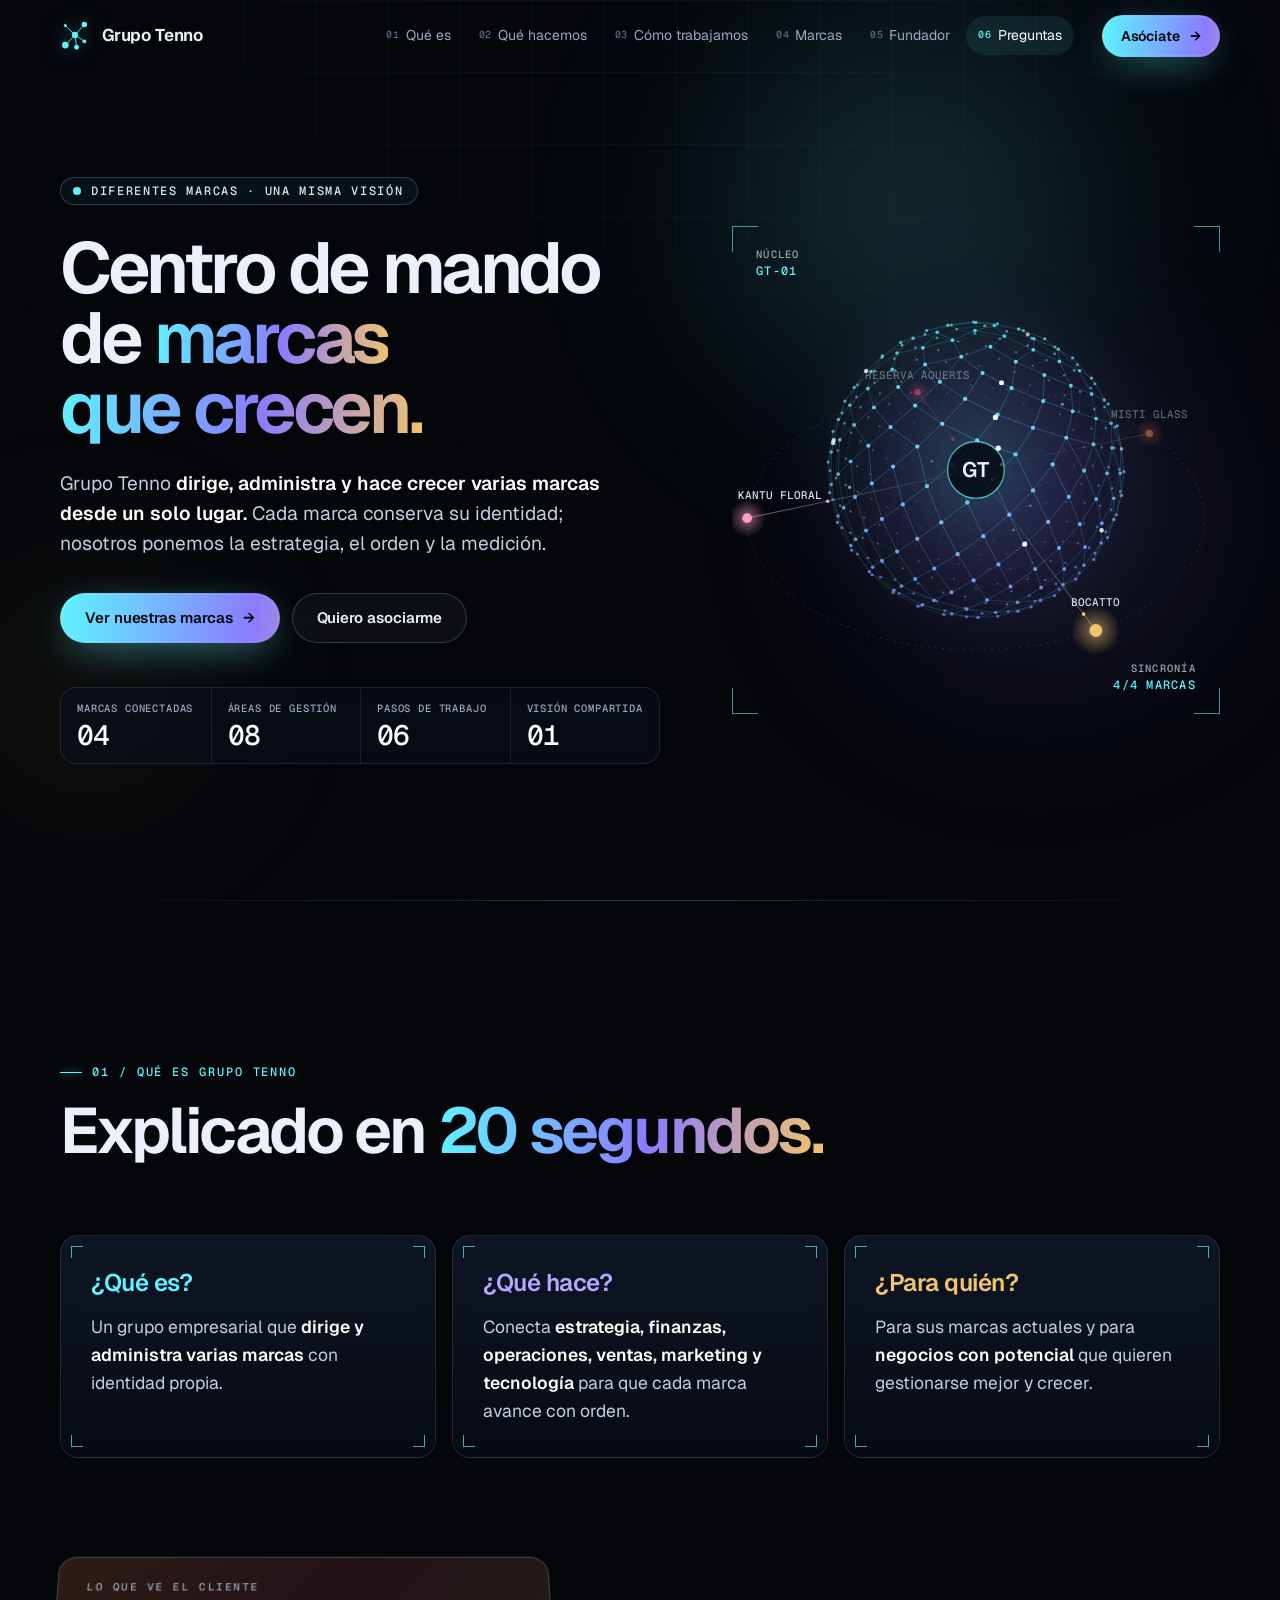
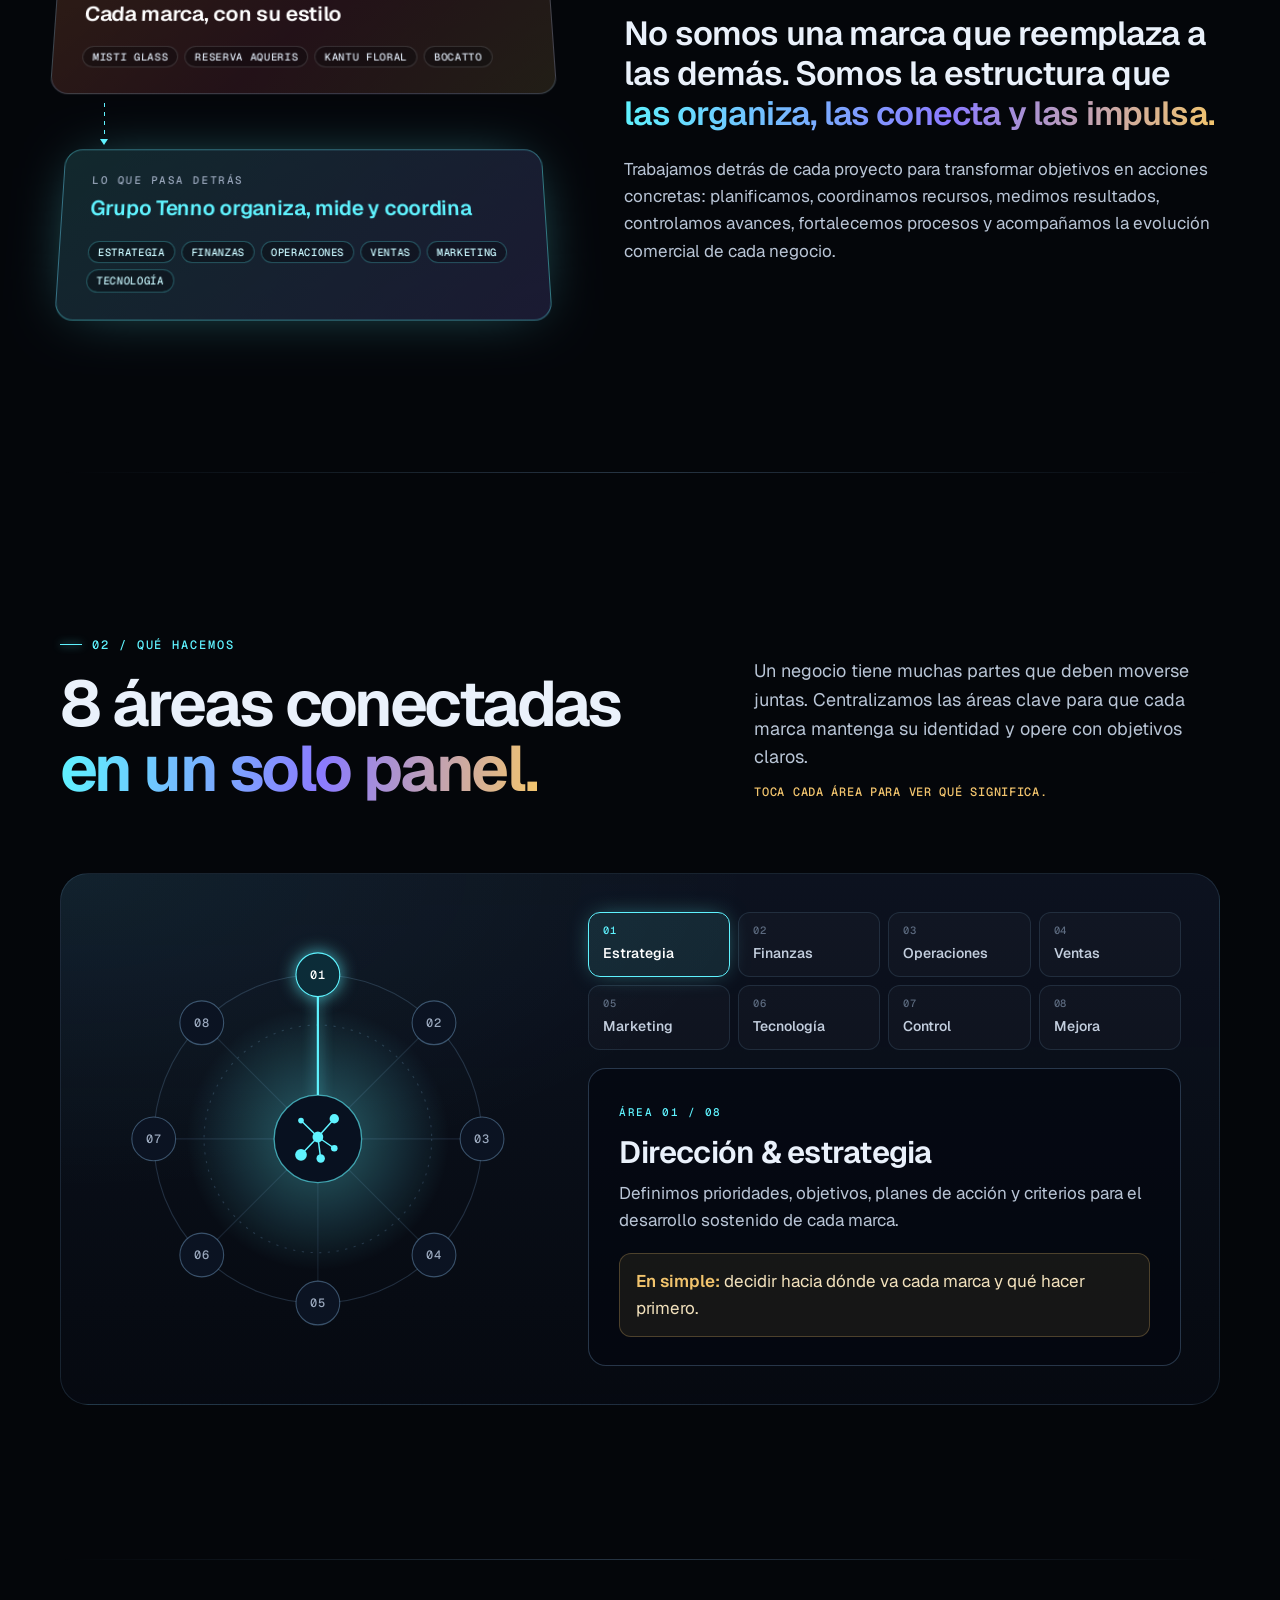
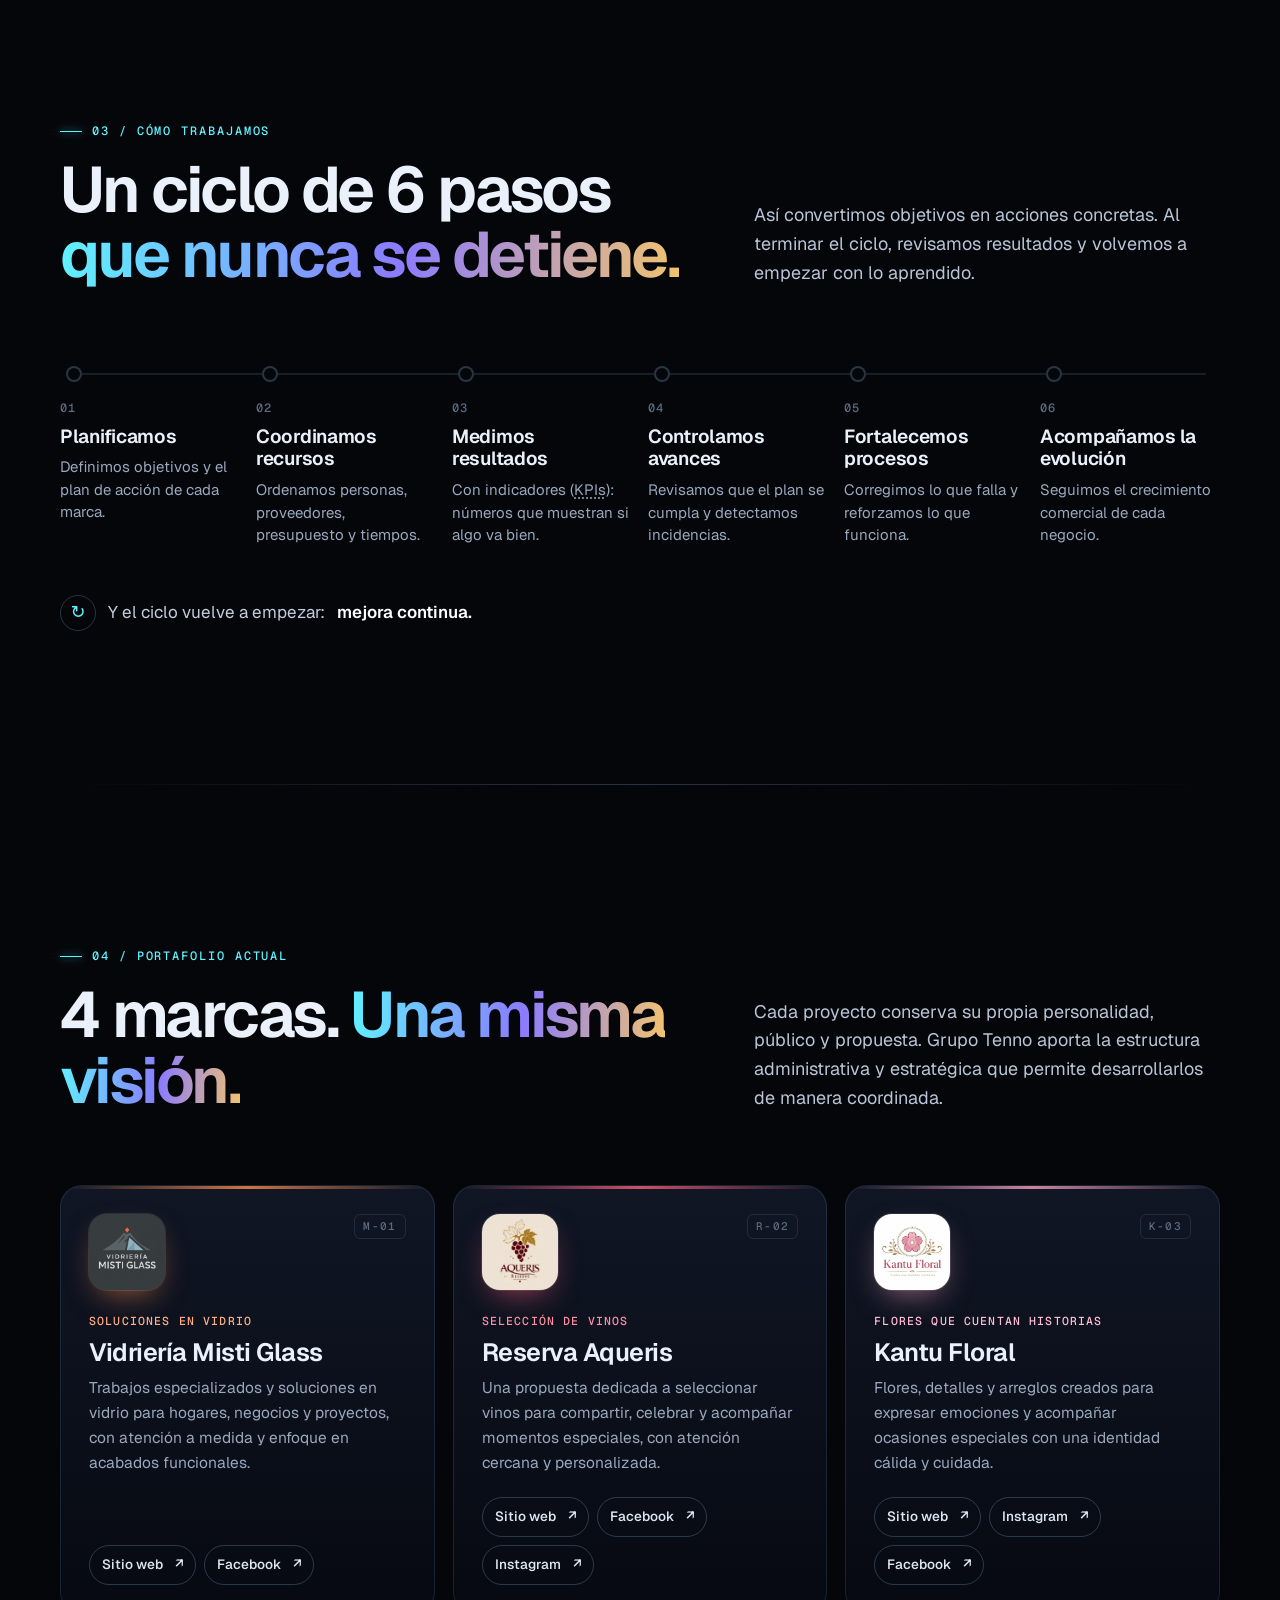
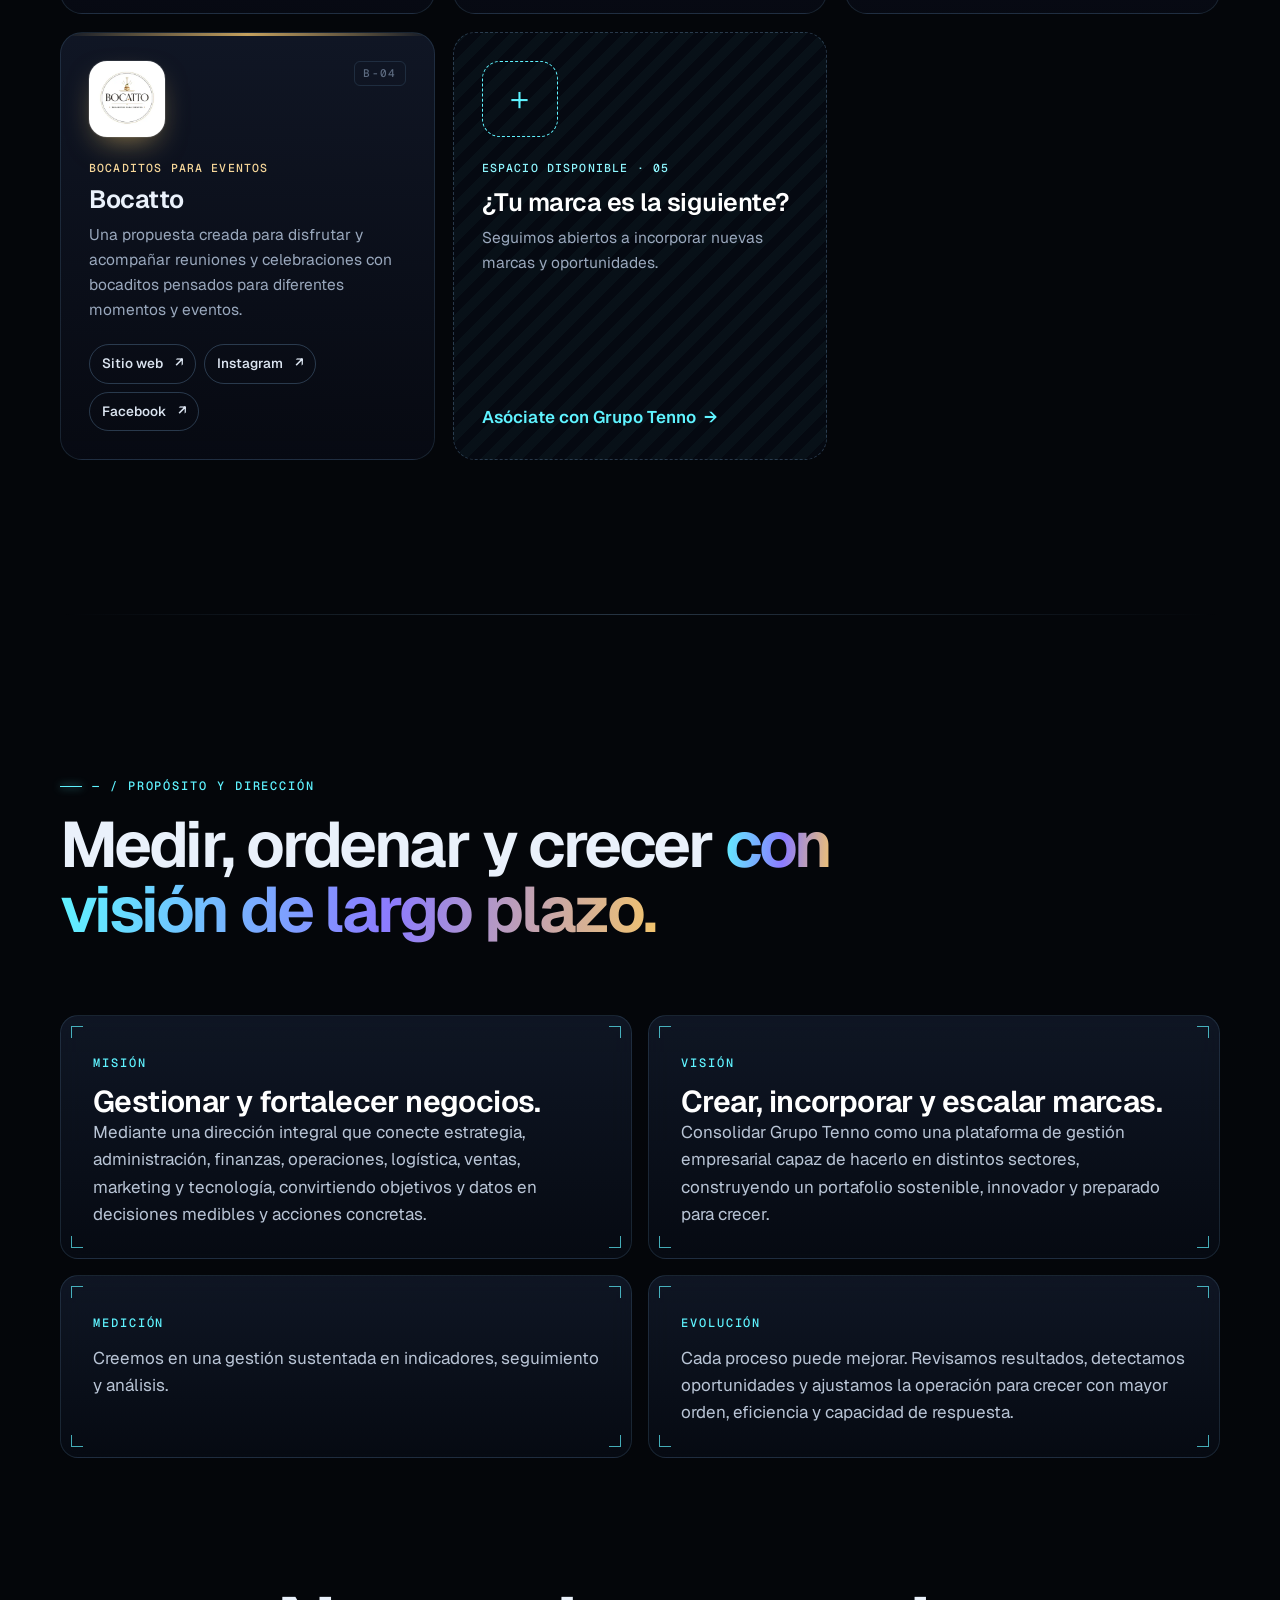
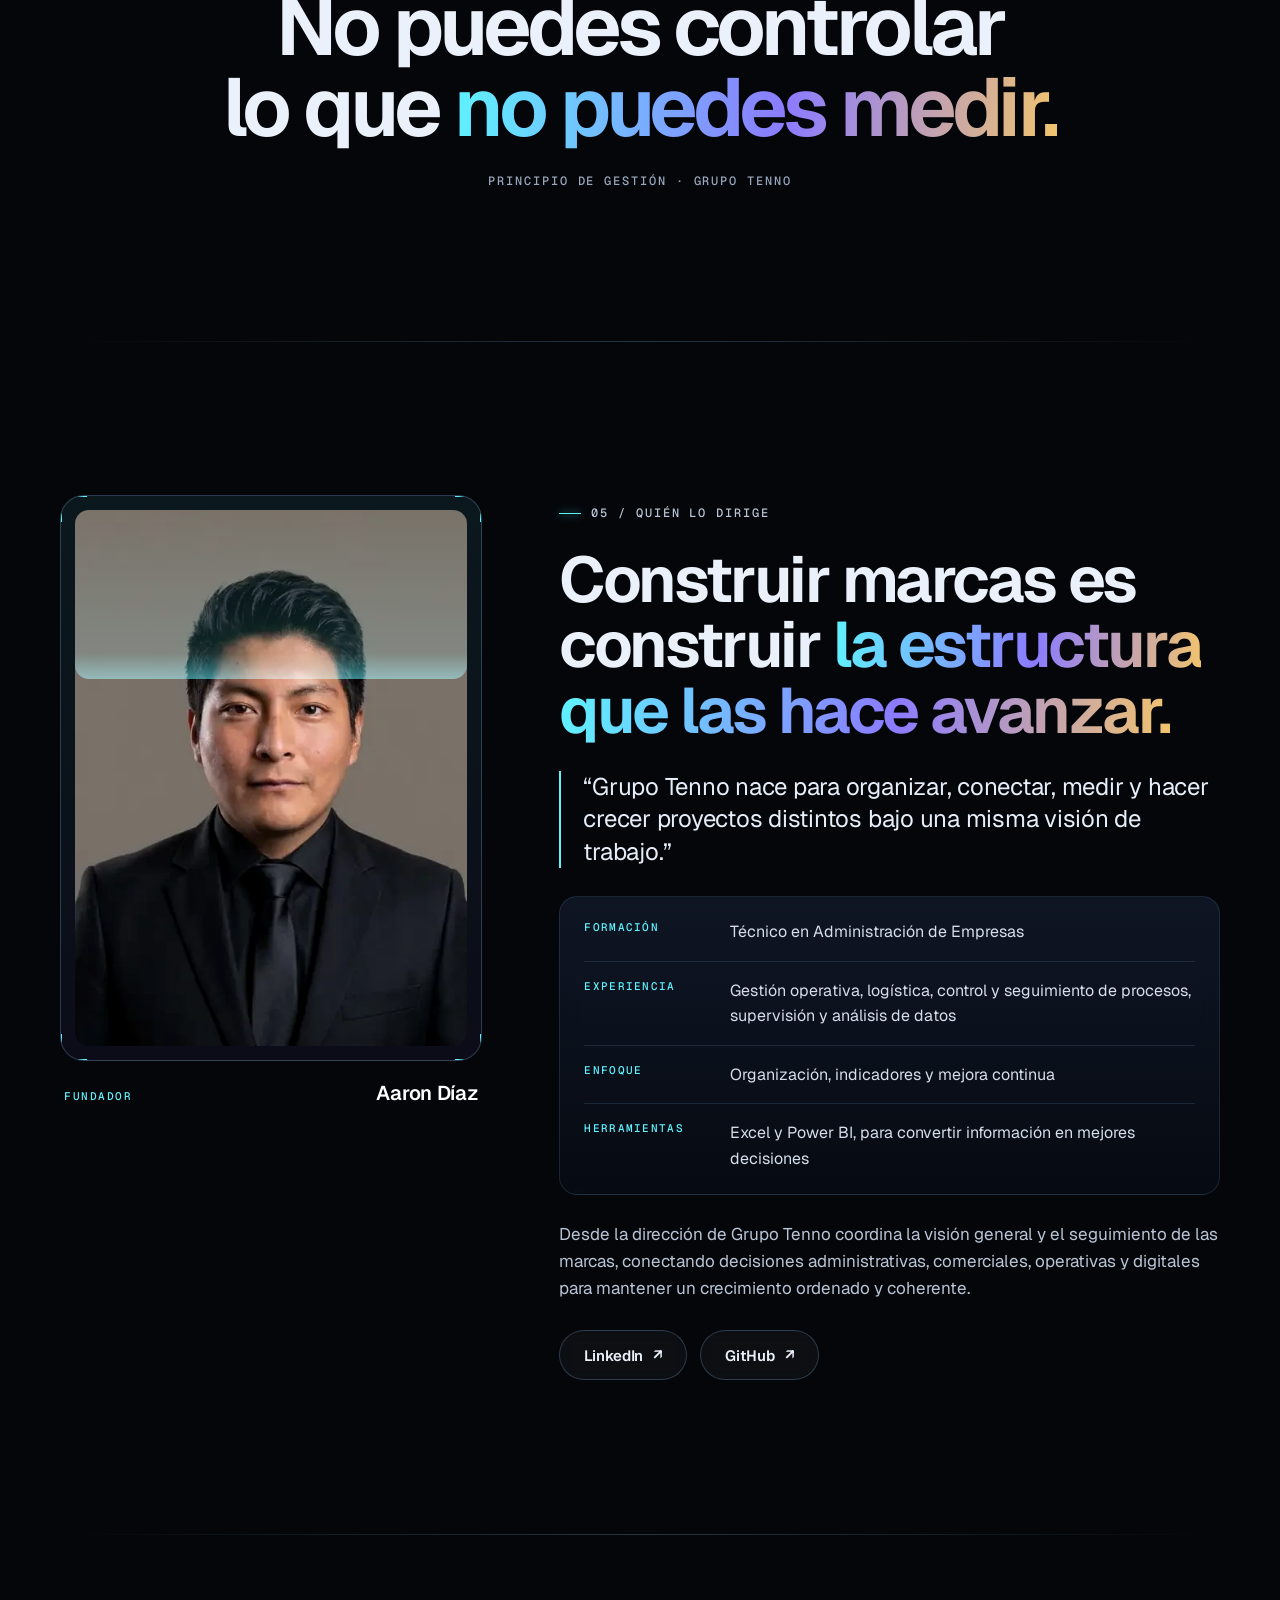
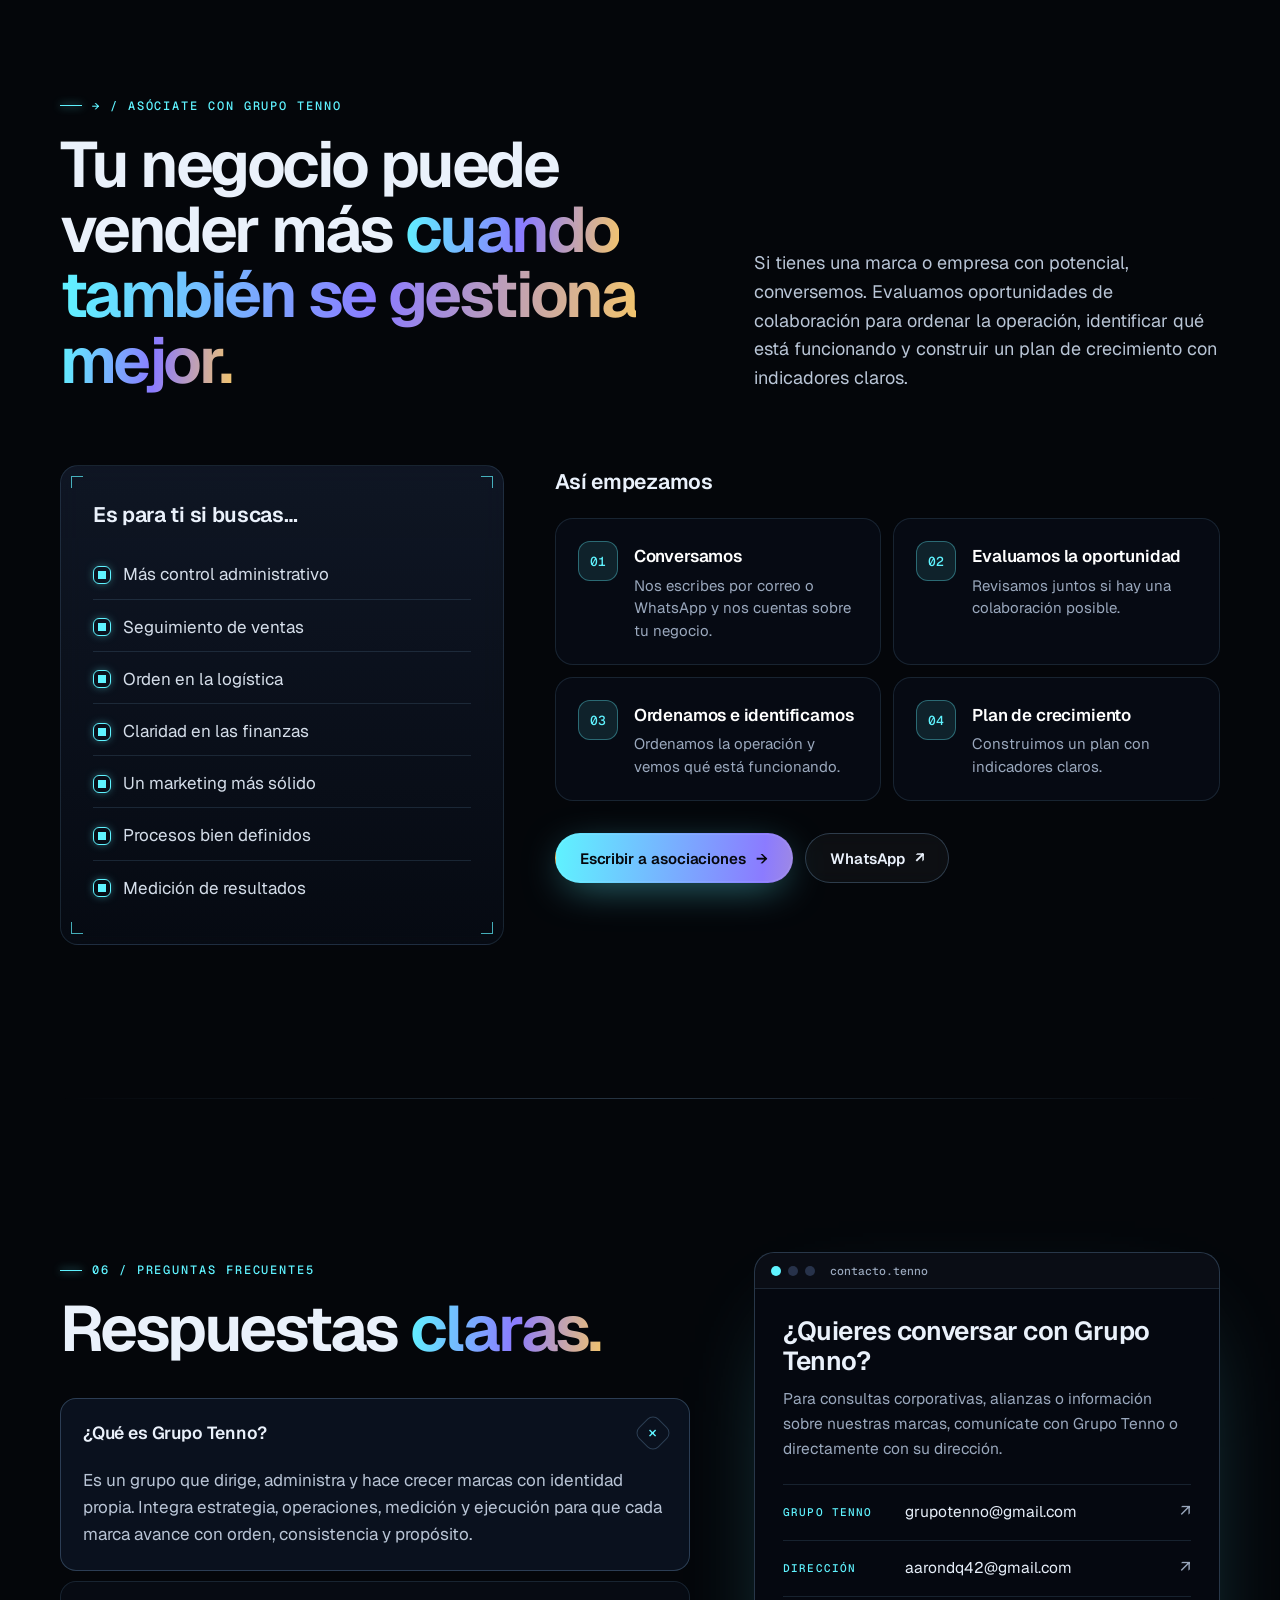
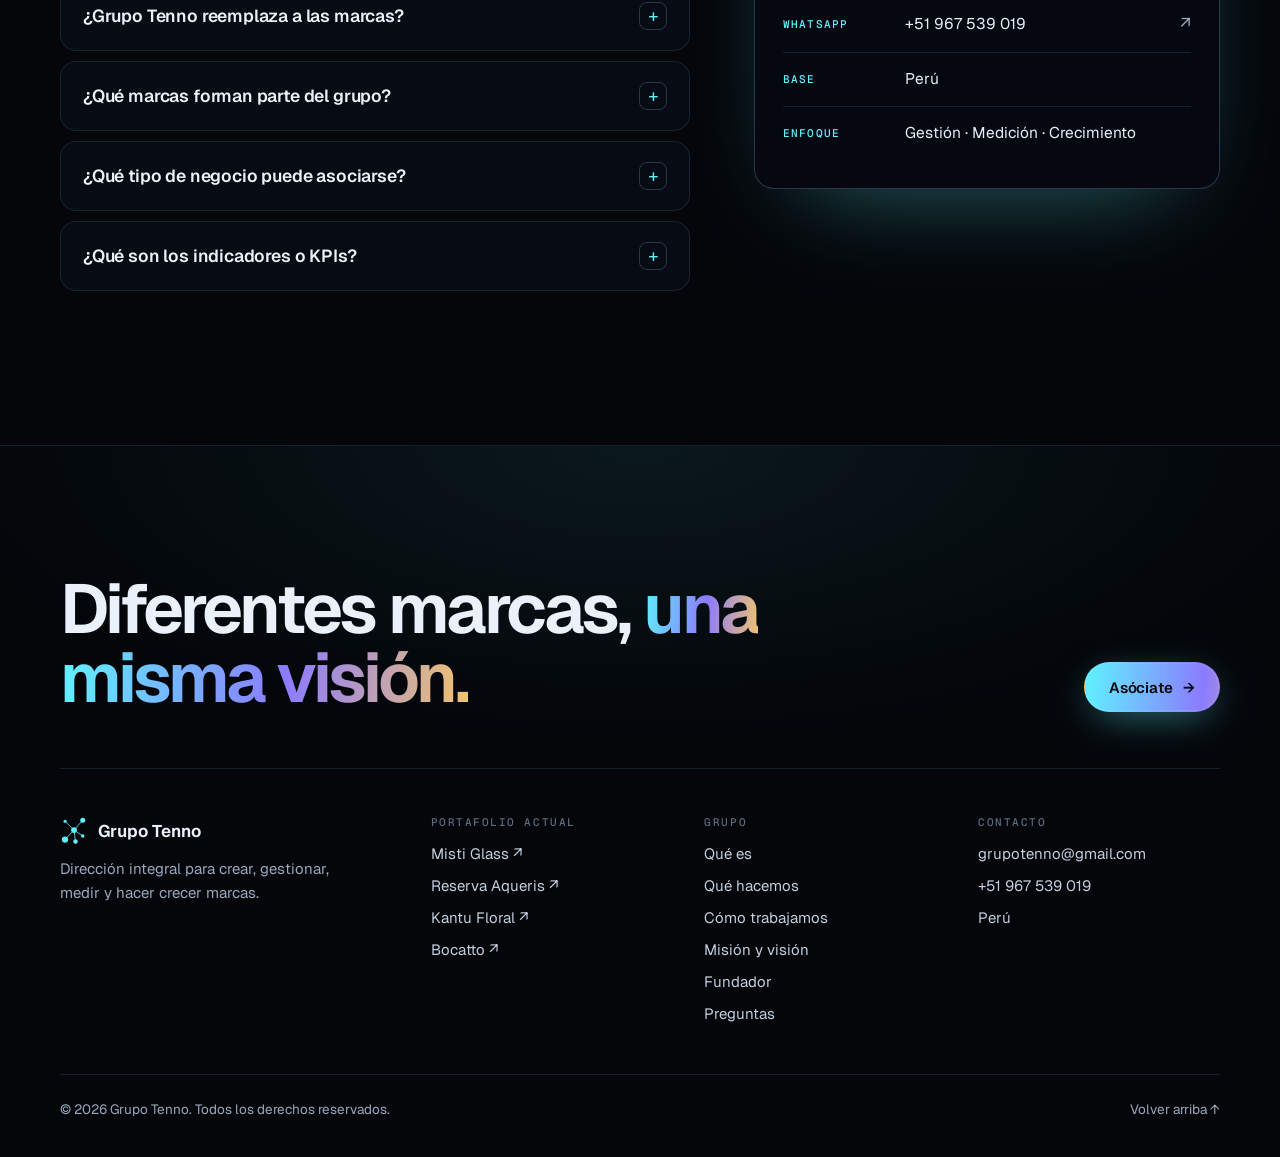
==== commit 943e6215: "Rediseño futurista "centro de mando" de Grupo Tenno - Hero con núcleo 3D en canvas: esfera de nodos " ====
--- a/index.html
+++ b/index.html
@@ -3,29 +3,29 @@
 <head>
   <meta charset="utf-8">
   <meta name="viewport" content="width=device-width, initial-scale=1, viewport-fit=cover">
-  <title>Grupo Tenno · Dirección integral de marcas</title>
-  <meta name="description" content="Grupo Tenno dirige, administra y desarrolla marcas mediante una gestión integral de estrategia, operaciones, finanzas, logística, ventas, marketing, innovación y soporte. Diferentes marcas, una misma visión.">
+  <title>Grupo Tenno · El centro de mando de marcas que crecen</title>
+  <meta name="description" content="Grupo Tenno dirige, administra y hace crecer varias marcas desde un solo lugar: estrategia, finanzas, operaciones, logística, ventas, marketing, tecnología y medición. Diferentes marcas, una misma visión.">
   <meta name="keywords" content="Grupo Tenno, Arequipa, Perú, gestión empresarial, administración, dirección de marcas, Misti Glass, Reserva Aqueris, Kantu Floral, Bocatto">
   <meta name="author" content="Grupo Tenno">
   <meta name="robots" content="index, follow, max-image-preview:large">
   <link rel="canonical" href="https://chemsito.github.io/GRUPO-TENNO/">
-  <meta name="theme-color" content="#0b0c0d">
-  <meta name="color-scheme" content="dark light">
+  <meta name="theme-color" content="#04060a">
+  <meta name="color-scheme" content="dark">
 
   <meta property="og:type" content="website">
   <meta property="og:site_name" content="Grupo Tenno">
   <meta property="og:locale" content="es_PE">
   <meta property="og:url" content="https://chemsito.github.io/GRUPO-TENNO/">
-  <meta property="og:title" content="Grupo Tenno · Diferentes marcas, una misma visión">
-  <meta property="og:description" content="Dirección integral para crear, gestionar, medir y hacer crecer marcas: Misti Glass, Reserva Aqueris, Kantu Floral y Bocatto.">
-  <meta property="og:image" content="https://chemsito.github.io/GRUPO-TENNO/assets/og-grupo-tenno.jpg">
+  <meta property="og:title" content="Grupo Tenno · El centro de mando de marcas que crecen">
+  <meta property="og:description" content="Dirigimos, administramos y hacemos crecer marcas desde un solo lugar: Misti Glass, Reserva Aqueris, Kantu Floral y Bocatto.">
+  <meta property="og:image" content="https://chemsito.github.io/GRUPO-TENNO/assets/og-grupo-tenno-v2.jpg">
   <meta property="og:image:width" content="1200">
   <meta property="og:image:height" content="630">
-  <meta property="og:image:alt" content="Grupo Tenno — Diferentes marcas, una misma visión">
+  <meta property="og:image:alt" content="Grupo Tenno — El centro de mando de marcas que crecen">
   <meta name="twitter:card" content="summary_large_image">
-  <meta name="twitter:title" content="Grupo Tenno · Diferentes marcas, una misma visión">
-  <meta name="twitter:description" content="Dirección integral para crear, gestionar, medir y hacer crecer marcas.">
-  <meta name="twitter:image" content="https://chemsito.github.io/GRUPO-TENNO/assets/og-grupo-tenno.jpg">
+  <meta name="twitter:title" content="Grupo Tenno · El centro de mando de marcas que crecen">
+  <meta name="twitter:description" content="Dirigimos, administramos y hacemos crecer marcas desde un solo lugar.">
+  <meta name="twitter:image" content="https://chemsito.github.io/GRUPO-TENNO/assets/og-grupo-tenno-v2.jpg">
 
   <link rel="icon" href="assets/grupo-tenno-mark.svg" type="image/svg+xml">
   <link rel="icon" href="assets/grupo-tenno-mark.webp" type="image/webp" sizes="112x112">
@@ -33,8 +33,8 @@
 
   <link rel="preconnect" href="https://fonts.googleapis.com">
   <link rel="preconnect" href="https://fonts.gstatic.com" crossorigin>
-  <link rel="stylesheet" href="https://fonts.googleapis.com/css2?family=Geist:wght@300..700&family=Geist+Mono:wght@400;500&family=Instrument+Serif:ital@0;1&display=swap">
-  <link rel="stylesheet" href="styles.css?v=3">
+  <link rel="stylesheet" href="https://fonts.googleapis.com/css2?family=Geist:wght@300..800&family=Geist+Mono:wght@400;500&display=swap">
+  <link rel="stylesheet" href="styles.css?v=4">
   <script>document.documentElement.classList.add('js')</script>
 
   <script type="application/ld+json">
@@ -47,7 +47,7 @@
         "name": "Grupo Tenno",
         "url": "https://chemsito.github.io/GRUPO-TENNO/",
         "logo": "https://chemsito.github.io/GRUPO-TENNO/assets/grupo-tenno-logo.webp",
-        "image": "https://chemsito.github.io/GRUPO-TENNO/assets/og-grupo-tenno.jpg",
+        "image": "https://chemsito.github.io/GRUPO-TENNO/assets/og-grupo-tenno-v2.jpg",
         "slogan": "Diferentes marcas, una misma visión.",
         "description": "Grupo Tenno centraliza la dirección, administración, supervisión y crecimiento de negocios con identidad propia, integrando estrategia, operaciones, medición y ejecución.",
         "email": "grupotenno@gmail.com",
@@ -83,6 +83,17 @@
         "name": "Grupo Tenno",
         "inLanguage": "es-PE",
         "publisher": { "@id": "https://chemsito.github.io/GRUPO-TENNO/#organizacion" }
+      },
+      {
+        "@type": "FAQPage",
+        "@id": "https://chemsito.github.io/GRUPO-TENNO/#faq",
+        "mainEntity": [
+          { "@type": "Question", "name": "¿Qué es Grupo Tenno?", "acceptedAnswer": { "@type": "Answer", "text": "Es un grupo que dirige, administra y hace crecer marcas con identidad propia. Integra estrategia, operaciones, medición y ejecución para que cada marca avance con orden, consistencia y propósito." } },
+          { "@type": "Question", "name": "¿Grupo Tenno reemplaza a las marcas?", "acceptedAnswer": { "@type": "Answer", "text": "No. Cada marca conserva su personalidad, su público y su propuesta. Grupo Tenno es la estructura que las organiza, las conecta y las impulsa." } },
+          { "@type": "Question", "name": "¿Qué marcas forman parte del grupo?", "acceptedAnswer": { "@type": "Answer", "text": "El portafolio actual está formado por Vidriería Misti Glass, Reserva Aqueris, Kantu Floral y Bocatto." } },
+          { "@type": "Question", "name": "¿Qué tipo de negocio puede asociarse?", "acceptedAnswer": { "@type": "Answer", "text": "Una marca o empresa con potencial que necesite mayor control administrativo, seguimiento de ventas, logística, finanzas, marketing, procesos o medición de resultados." } },
+          { "@type": "Question", "name": "¿Cómo me comunico con Grupo Tenno?", "acceptedAnswer": { "@type": "Answer", "text": "Escribiendo a grupotenno@gmail.com, a la dirección en aarondq42@gmail.com o por WhatsApp al +51 967 539 019." } }
+        ]
       }
     ]
   }
@@ -102,23 +113,24 @@
 
   <a class="skip-link" href="#contenido">Saltar al contenido</a>
   <div class="progress" aria-hidden="true"><span></span></div>
+  <div class="bg-grid" aria-hidden="true"></div>
 
   <header class="site-header" id="inicio">
     <div class="wrap nav-bar">
       <a class="logo" href="#inicio" aria-label="Grupo Tenno, ir al inicio">
-        <svg class="brand-mark" aria-hidden="true"><use href="#mark"/></svg>
-        <span class="brand-name">Grupo Tenno</span>
+        <svg class="logo-mark" aria-hidden="true"><use href="#mark"/></svg>
+        <span class="logo-name">Grupo Tenno</span>
       </a>
       <nav class="site-nav" id="site-nav" aria-label="Navegación principal">
         <ul>
-          <li><a href="#nosotros">Nosotros</a></li>
-          <li><a href="#gestion">Qué hacemos</a></li>
-          <li><a href="#marcas">Marcas</a></li>
-          <li><a href="#vision">Principios</a></li>
-          <li><a href="#fundador">Fundador</a></li>
-          <li><a href="#contacto">Contacto</a></li>
+          <li><a href="#nosotros"><span class="nav-n" aria-hidden="true">01</span>Qué es</a></li>
+          <li><a href="#gestion"><span class="nav-n" aria-hidden="true">02</span>Qué hacemos</a></li>
+          <li><a href="#metodo"><span class="nav-n" aria-hidden="true">03</span>Cómo trabajamos</a></li>
+          <li><a href="#marcas"><span class="nav-n" aria-hidden="true">04</span>Marcas</a></li>
+          <li><a href="#fundador"><span class="nav-n" aria-hidden="true">05</span>Fundador</a></li>
+          <li><a href="#faq"><span class="nav-n" aria-hidden="true">06</span>Preguntas</a></li>
         </ul>
-        <a class="btn btn-light nav-cta" href="#alianza">Asóciate <span aria-hidden="true">→</span></a>
+        <a class="btn btn-primary nav-cta" href="#alianza">Asóciate <span aria-hidden="true">→</span></a>
       </nav>
       <button class="menu-toggle" type="button" aria-expanded="false" aria-controls="site-nav">
         <span class="sr-only">Abrir menú</span><span class="menu-lines" aria-hidden="true"></span>
@@ -128,259 +140,347 @@
 
   <main id="contenido">
     <!-- HERO -->
-    <section class="hero dark" aria-labelledby="hero-title">
-      <div class="hero-bg" aria-hidden="true"></div>
+    <section class="hero" aria-labelledby="hero-title">
+      <div class="aurora" aria-hidden="true"><span></span><span></span><span></span></div>
       <div class="wrap hero-grid">
         <div class="hero-copy">
-          <p class="kicker" data-load><span class="dot"></span>Dirección integral de marcas · Perú</p>
+          <p class="status" data-load><span class="status-dot" aria-hidden="true"></span>Diferentes marcas · una misma visión</p>
           <h1 id="hero-title" class="display">
-            <span class="line"><span data-load>Una visión.</span></span>
-            <span class="line"><span data-load>Marcas que <em>crecen.</em></span></span>
-            <span class="line"><span data-load class="dim">Gestión que conecta todo.</span></span>
+            <span class="line"><span data-load>Centro de mando</span></span>
+            <span class="line"><span data-load>de <span class="grad">marcas</span></span></span>
+            <span class="line"><span data-load><span class="grad">que crecen.</span></span></span>
           </h1>
-          <p class="lead" data-load>Grupo Tenno centraliza la dirección, administración, supervisión y crecimiento de negocios con identidad propia. Integramos estrategia, operaciones, medición y ejecución para que cada marca avance con orden, consistencia y propósito.</p>
+          <p class="lead" data-load>Grupo Tenno <strong>dirige, administra y hace crecer varias marcas desde un solo lugar.</strong> Cada marca conserva su identidad; nosotros ponemos la estrategia, el orden y la medición.</p>
           <div class="actions" data-load>
-            <a class="btn btn-light" href="#marcas">Conoce nuestras marcas <span aria-hidden="true">→</span></a>
+            <a class="btn btn-primary" href="#marcas">Ver nuestras marcas <span aria-hidden="true">→</span></a>
             <a class="btn btn-ghost" href="#alianza">Quiero asociarme</a>
           </div>
-        </div>
-
-        <figure class="core" aria-label="Diagrama: Grupo Tenno como núcleo central que conecta estrategia, gestión, control, medición y crecimiento">
-          <svg class="core-svg" viewBox="0 0 600 600" role="img" aria-hidden="true">
-            <defs>
-              <radialGradient id="glow" cx="50%" cy="50%" r="50%">
-                <stop offset="0" stop-color="#d8b67a" stop-opacity=".28"/>
-                <stop offset="1" stop-color="#d8b67a" stop-opacity="0"/>
-              </radialGradient>
-              <path id="ring-path" d="M300,300 m-262,0 a262,262 0 1,1 524,0 a262,262 0 1,1 -524,0"/>
-            </defs>
-            <circle cx="300" cy="300" r="220" fill="url(#glow)"/>
-            <g class="rings">
-              <circle cx="300" cy="300" r="290" class="ring ring-a"/>
-              <circle cx="300" cy="300" r="232" class="ring ring-b"/>
-              <circle cx="300" cy="300" r="170" class="ring ring-c"/>
-            </g>
-            <g class="orbit-text">
-              <text><textPath href="#ring-path" startOffset="0">MISTI GLASS · RESERVA AQUERIS · KANTU FLORAL · BOCATTO · MISTI GLASS · RESERVA AQUERIS · KANTU FLORAL · BOCATTO ·</textPath></text>
-            </g>
-            <g class="net" transform="translate(300 290)">
-              <g class="links">
-                <line pathLength="1" x1="0" y1="0" x2="134" y2="-150"/>
-                <line pathLength="1" x1="0" y1="0" x2="134" y2="92"/>
-                <line pathLength="1" x1="0" y1="0" x2="23" y2="176"/>
-                <line pathLength="1" x1="0" y1="0" x2="-138" y2="146"/>
-                <line pathLength="1" x1="0" y1="0" x2="-138" y2="-134"/>
+          <dl class="readout" data-load>
+            <div><dt>Marcas conectadas</dt><dd data-count="4">04</dd></div>
+            <div><dt>Áreas de gestión</dt><dd data-count="8">08</dd></div>
+            <div><dt>Pasos de trabajo</dt><dd data-count="6">06</dd></div>
+            <div><dt>Visión compartida</dt><dd>01</dd></div>
+          </dl>
+        </div>
+
+        <div class="hero-visual" data-load role="img" aria-label="Diagrama animado: Grupo Tenno en el centro, conectado con sus cuatro marcas: Misti Glass, Reserva Aqueris, Kantu Floral y Bocatto">
+          <canvas class="core-canvas" aria-hidden="true"></canvas>
+          <svg class="visual-fallback" aria-hidden="true"><use href="#mark"/></svg>
+          <div class="hud-tag hud-tl" aria-hidden="true"><span>Núcleo</span><b>GT-01</b></div>
+          <div class="hud-tag hud-br" aria-hidden="true"><span>Sincronía</span><b>4/4 marcas</b></div>
+          <span class="corner c1" aria-hidden="true"></span><span class="corner c2" aria-hidden="true"></span><span class="corner c3" aria-hidden="true"></span><span class="corner c4" aria-hidden="true"></span>
+        </div>
+      </div>
+      <a class="scroll-cue" href="#nosotros"><span class="sr-only">Bajar a </span>Descubre cómo funciona <span class="scroll-line" aria-hidden="true"></span></a>
+    </section>
+
+    <!-- 01 QUÉ ES -->
+    <section class="section" id="nosotros" aria-labelledby="nosotros-title">
+      <div class="wrap">
+        <div class="section-head">
+          <p class="kicker reveal" data-scramble>01 / Qué es Grupo Tenno</p>
+          <h2 id="nosotros-title" class="h2 reveal">Explicado en <span class="grad">20 segundos.</span></h2>
+        </div>
+
+        <div class="explain">
+          <article class="panel hud explain-card reveal">
+            <span class="explain-q">¿Qué es?</span>
+            <p>Un grupo empresarial que <strong>dirige y administra varias marcas</strong> con identidad propia.</p>
+          </article>
+          <article class="panel hud explain-card reveal">
+            <span class="explain-q">¿Qué hace?</span>
+            <p>Conecta <strong>estrategia, finanzas, operaciones, ventas, marketing y tecnología</strong> para que cada marca avance con orden.</p>
+          </article>
+          <article class="panel hud explain-card reveal">
+            <span class="explain-q">¿Para quién?</span>
+            <p>Para sus marcas actuales y para <strong>negocios con potencial</strong> que quieren gestionarse mejor y crecer.</p>
+          </article>
+        </div>
+
+        <div class="analogy reveal">
+          <div class="analogy-diagram" aria-hidden="true">
+            <div class="ad-layer ad-front"><span>Lo que ve el cliente</span><b>Cada marca, con su estilo</b><span class="ad-chips"><i>Misti Glass</i><i>Reserva Aqueris</i><i>Kantu Floral</i><i>Bocatto</i></span></div>
+            <div class="ad-arrow"></div>
+            <div class="ad-layer ad-back"><span>Lo que pasa detrás</span><b>Grupo Tenno organiza, mide y coordina</b><span class="ad-chips"><i>Estrategia</i><i>Finanzas</i><i>Operaciones</i><i>Ventas</i><i>Marketing</i><i>Tecnología</i></span></div>
+          </div>
+          <div class="analogy-copy">
+            <p class="statement">No somos una marca que reemplaza a las demás. Somos la estructura que <span class="grad">las organiza, las conecta y las impulsa.</span></p>
+            <p>Trabajamos detrás de cada proyecto para transformar objetivos en acciones concretas: planificamos, coordinamos recursos, medimos resultados, controlamos avances, fortalecemos procesos y acompañamos la evolución comercial de cada negocio.</p>
+          </div>
+        </div>
+      </div>
+    </section>
+
+    <!-- 02 QUÉ HACEMOS -->
+    <section class="section" id="gestion" aria-labelledby="gestion-title">
+      <div class="wrap">
+        <div class="section-head section-head-split">
+          <div>
+            <p class="kicker reveal" data-scramble>02 / Qué hacemos</p>
+            <h2 id="gestion-title" class="h2 reveal">8 áreas conectadas <span class="grad">en un solo panel.</span></h2>
+          </div>
+          <p class="section-lead reveal">Un negocio tiene muchas partes que deben moverse juntas. Centralizamos las áreas clave para que cada marca mantenga su identidad y opere con objetivos claros. <span class="hint">Toca cada área para ver qué significa.</span></p>
+        </div>
+
+        <div class="console reveal">
+          <div class="console-map" aria-hidden="true">
+            <svg viewBox="0 0 400 400" class="map-svg">
+              <defs>
+                <radialGradient id="map-glow"><stop offset="0" stop-color="#5ff3ff" stop-opacity=".35"/><stop offset="1" stop-color="#5ff3ff" stop-opacity="0"/></radialGradient>
+              </defs>
+              <circle cx="200" cy="200" r="120" fill="url(#map-glow)"/>
+              <circle class="map-ring" cx="200" cy="200" r="150"/>
+              <circle class="map-ring map-ring-dash" cx="200" cy="200" r="104"/>
+              <g class="map-spokes"></g>
+              <line class="map-beam" x1="200" y1="200" x2="200" y2="50" pathLength="1"/>
+              <g class="map-nodes"></g>
+              <g class="map-hub" transform="translate(200 200)">
+                <circle r="40" class="hub-disc"/>
+                <use href="#mark" x="-24" y="-24" width="48" height="48" class="hub-mark"/>
               </g>
-              <g class="pulses">
-                <circle r="3.2"><animateMotion dur="3.2s" repeatCount="indefinite" path="M0,0 L134,-150"/></circle>
-                <circle r="3.2"><animateMotion dur="2.8s" begin=".6s" repeatCount="indefinite" path="M0,0 L134,92"/></circle>
-                <circle r="3.2"><animateMotion dur="3.6s" begin="1.1s" repeatCount="indefinite" path="M0,0 L23,176"/></circle>
-                <circle r="3.2"><animateMotion dur="3s" begin=".3s" repeatCount="indefinite" path="M0,0 L-138,146"/></circle>
-                <circle r="3.2"><animateMotion dur="3.4s" begin="1.6s" repeatCount="indefinite" path="M0,0 L-138,-134"/></circle>
-              </g>
-              <g class="nodes">
-                <g class="node n1" transform="translate(134 -150)"><circle r="38"/><text x="52" y="5">ESTRATEGIA</text></g>
-                <g class="node n2" transform="translate(134 92)"><circle r="26"/><text x="40" y="5">GESTIÓN</text></g>
-                <g class="node n3" transform="translate(23 176)"><circle r="33"/><text x="48" y="5">CONTROL</text></g>
-                <g class="node n4" transform="translate(-138 146)"><circle r="46"/><text x="-60" y="5" text-anchor="end">MEDICIÓN</text></g>
-                <g class="node n5" transform="translate(-138 -134)"><circle r="22"/><text x="-36" y="5" text-anchor="end">CRECIMIENTO</text></g>
-              </g>
-              <g class="hub"><circle class="hub-halo" r="72"/><circle class="hub-core" r="46"/></g>
-            </g>
-          </svg>
-          <figcaption class="core-caption"><span>Núcleo central</span><span>GT · 01</span></figcaption>
-        </figure>
-      </div>
-
-      <div class="ticker" aria-hidden="true">
-        <div class="ticker-track">
-          <span>Gestión</span><span>Supervisión</span><span>Medición</span><span>Crecimiento</span><span>Innovación</span><span>Estrategia</span><span>Control</span>
-          <span>Gestión</span><span>Supervisión</span><span>Medición</span><span>Crecimiento</span><span>Innovación</span><span>Estrategia</span><span>Control</span>
-        </div>
-      </div>
-    </section>
-
-    <!-- NOSOTROS -->
-    <section class="section paper" id="nosotros" aria-labelledby="nosotros-title">
+            </svg>
+          </div>
+
+          <div class="console-panel">
+            <div class="console-tabs" role="tablist" aria-label="Áreas de gestión">
+              <button role="tab" id="tab-1" aria-controls="area-1" aria-selected="true"><span>01</span>Estrategia</button>
+              <button role="tab" id="tab-2" aria-controls="area-2" aria-selected="false" tabindex="-1"><span>02</span>Finanzas</button>
+              <button role="tab" id="tab-3" aria-controls="area-3" aria-selected="false" tabindex="-1"><span>03</span>Operaciones</button>
+              <button role="tab" id="tab-4" aria-controls="area-4" aria-selected="false" tabindex="-1"><span>04</span>Ventas</button>
+              <button role="tab" id="tab-5" aria-controls="area-5" aria-selected="false" tabindex="-1"><span>05</span>Marketing</button>
+              <button role="tab" id="tab-6" aria-controls="area-6" aria-selected="false" tabindex="-1"><span>06</span>Tecnología</button>
+              <button role="tab" id="tab-7" aria-controls="area-7" aria-selected="false" tabindex="-1"><span>07</span>Control</button>
+              <button role="tab" id="tab-8" aria-controls="area-8" aria-selected="false" tabindex="-1"><span>08</span>Mejora</button>
+            </div>
+
+            <div class="console-screens">
+              <div class="screen" role="tabpanel" id="area-1" aria-labelledby="tab-1" tabindex="0">
+                <span class="screen-n">Área 01 / 08</span>
+                <h3>Dirección &amp; estrategia</h3>
+                <p>Definimos prioridades, objetivos, planes de acción y criterios para el desarrollo sostenido de cada marca.</p>
+                <p class="simple"><b>En simple:</b> decidir hacia dónde va cada marca y qué hacer primero.</p>
+              </div>
+              <div class="screen" role="tabpanel" id="area-2" aria-labelledby="tab-2" tabindex="0">
+                <span class="screen-n">Área 02 / 08</span>
+                <h3>Administración &amp; finanzas</h3>
+                <p>Organizamos recursos, presupuestos, control de gastos, seguimiento financiero y decisiones administrativas.</p>
+                <p class="simple"><b>En simple:</b> que el dinero esté en orden: cuánto entra, cuánto sale y en qué se usa.</p>
+              </div>
+              <div class="screen" role="tabpanel" id="area-3" aria-labelledby="tab-3" tabindex="0">
+                <span class="screen-n">Área 03 / 08</span>
+                <h3>Operaciones &amp; logística</h3>
+                <p>Coordinamos abastecimiento, proveedores, procesos, entregas y necesidades operativas de cada proyecto.</p>
+                <p class="simple"><b>En simple:</b> que lo que se vende esté disponible y llegue a tiempo.</p>
+              </div>
+              <div class="screen" role="tabpanel" id="area-4" aria-labelledby="tab-4" tabindex="0">
+                <span class="screen-n">Área 04 / 08</span>
+                <h3>Ventas &amp; experiencia</h3>
+                <p>Acompañamos el proceso comercial, la atención, el seguimiento de clientes y la mejora de la experiencia final.</p>
+                <p class="simple"><b>En simple:</b> atender bien, dar seguimiento y que el cliente quiera volver.</p>
+              </div>
+              <div class="screen" role="tabpanel" id="area-5" aria-labelledby="tab-5" tabindex="0">
+                <span class="screen-n">Área 05 / 08</span>
+                <h3>Marketing &amp; comunicación</h3>
+                <p>Construimos presencia, campañas, contenidos y lineamientos que hacen visible la propuesta de cada marca.</p>
+                <p class="simple"><b>En simple:</b> que la gente conozca la marca y entienda lo que ofrece.</p>
+              </div>
+              <div class="screen" role="tabpanel" id="area-6" aria-labelledby="tab-6" tabindex="0">
+                <span class="screen-n">Área 06 / 08</span>
+                <h3>Innovación &amp; tecnología</h3>
+                <p>Buscamos herramientas, canales y soluciones digitales que mejoren la gestión y abran nuevas oportunidades.</p>
+                <p class="simple"><b>En simple:</b> usar herramientas digitales para trabajar mejor y llegar más lejos.</p>
+              </div>
+              <div class="screen" role="tabpanel" id="area-7" aria-labelledby="tab-7" tabindex="0">
+                <span class="screen-n">Área 07 / 08</span>
+                <h3>Supervisión &amp; control</h3>
+                <p>Monitoreamos avances, indicadores e incidencias para detectar necesidades y mantener el rumbo de cada negocio.</p>
+                <p class="simple"><b>En simple:</b> revisar los números y los avances para corregir a tiempo.</p>
+              </div>
+              <div class="screen" role="tabpanel" id="area-8" aria-labelledby="tab-8" tabindex="0">
+                <span class="screen-n">Área 08 / 08</span>
+                <h3>Soporte &amp; mejora continua</h3>
+                <p>Resolvemos necesidades transversales y refinamos procesos para sostener una operación cada vez más eficiente.</p>
+                <p class="simple"><b>En simple:</b> resolver lo que surge y mejorar cada proceso, paso a paso.</p>
+              </div>
+            </div>
+          </div>
+        </div>
+      </div>
+    </section>
+
+    <!-- 03 CÓMO TRABAJAMOS -->
+    <section class="section" id="metodo" aria-labelledby="metodo-title">
       <div class="wrap">
-        <div class="section-index reveal"><span>01</span><span>Quiénes somos</span></div>
-        <div class="about-grid">
-          <h2 id="nosotros-title" class="title reveal">Diferentes marcas, <em>una misma visión.</em></h2>
-          <div class="about-copy">
-            <p class="statement reveal">No somos una marca que reemplaza a las demás. Somos la estructura que <strong>las organiza, las conecta y las impulsa.</strong></p>
-            <p class="reveal">Grupo Tenno trabaja detrás de cada proyecto para transformar objetivos en acciones concretas: planificamos, coordinamos recursos, medimos resultados, controlamos avances, fortalecemos procesos y acompañamos la evolución comercial de cada negocio.</p>
-          </div>
-        </div>
-
-        <dl class="stats">
-          <div class="stat reveal"><dt>Gestión integral</dt><dd>360°</dd></div>
-          <div class="stat reveal"><dt>Decisiones medibles</dt><dd>KPIs</dd></div>
-          <div class="stat reveal"><dt>Marcas en el portafolio actual</dt><dd data-count="4">04</dd></div>
-          <div class="stat reveal"><dt>Áreas de gestión integradas</dt><dd data-count="8">08</dd></div>
-        </dl>
-
-        <h3 class="method-label reveal" id="metodo-title">Cómo trabajamos</h3>
-        <ol class="method" aria-labelledby="metodo-title">
-          <li class="reveal"><span>01</span>Planificamos</li>
-          <li class="reveal"><span>02</span>Coordinamos recursos</li>
-          <li class="reveal"><span>03</span>Medimos resultados</li>
-          <li class="reveal"><span>04</span>Controlamos avances</li>
-          <li class="reveal"><span>05</span>Fortalecemos procesos</li>
-          <li class="reveal"><span>06</span>Acompañamos la evolución</li>
+        <div class="section-head section-head-split">
+          <div>
+            <p class="kicker reveal" data-scramble>03 / Cómo trabajamos</p>
+            <h2 id="metodo-title" class="h2 reveal">Un ciclo de 6 pasos <span class="grad">que nunca se detiene.</span></h2>
+          </div>
+          <p class="section-lead reveal">Así convertimos objetivos en acciones concretas. Al terminar el ciclo, revisamos resultados y volvemos a empezar con lo aprendido.</p>
+        </div>
+
+        <ol class="pipeline">
+          <li class="step reveal"><span class="step-n">01</span><h3>Planificamos</h3><p>Definimos objetivos y el plan de acción de cada marca.</p></li>
+          <li class="step reveal"><span class="step-n">02</span><h3>Coordinamos recursos</h3><p>Ordenamos personas, proveedores, presupuesto y tiempos.</p></li>
+          <li class="step reveal"><span class="step-n">03</span><h3>Medimos resultados</h3><p>Con indicadores (<abbr title="Indicadores clave de desempeño">KPIs</abbr>): números que muestran si algo va bien.</p></li>
+          <li class="step reveal"><span class="step-n">04</span><h3>Controlamos avances</h3><p>Revisamos que el plan se cumpla y detectamos incidencias.</p></li>
+          <li class="step reveal"><span class="step-n">05</span><h3>Fortalecemos procesos</h3><p>Corregimos lo que falla y reforzamos lo que funciona.</p></li>
+          <li class="step reveal"><span class="step-n">06</span><h3>Acompañamos la evolución</h3><p>Seguimos el crecimiento comercial de cada negocio.</p></li>
         </ol>
-      </div>
-    </section>
-
-    <!-- QUÉ HACEMOS -->
-    <section class="section paper-2" id="gestion" aria-labelledby="gestion-title">
-      <div class="wrap services-grid">
-        <div class="services-head">
-          <div class="section-index reveal"><span>02</span><span>Qué hacemos</span></div>
-          <h2 id="gestion-title" class="title reveal">Una sola dirección para coordinar <em>cada parte del negocio.</em></h2>
-          <p class="reveal">Centralizamos las áreas clave para que cada marca mantenga su identidad mientras opera con una visión empresarial compartida, procesos medibles y objetivos claros.</p>
-          <a class="link-arrow reveal" href="#alianza">Conversemos sobre tu negocio <span aria-hidden="true">→</span></a>
-        </div>
-        <ol class="services">
-          <li class="service reveal"><span class="service-n">01</span><h3>Dirección &amp; estrategia</h3><p>Definimos prioridades, objetivos, planes de acción y criterios para el desarrollo sostenido de cada marca.</p></li>
-          <li class="service reveal"><span class="service-n">02</span><h3>Administración &amp; finanzas</h3><p>Organizamos recursos, presupuestos, control de gastos, seguimiento financiero y decisiones administrativas.</p></li>
-          <li class="service reveal"><span class="service-n">03</span><h3>Operaciones &amp; logística</h3><p>Coordinamos abastecimiento, proveedores, procesos, entregas y necesidades operativas de cada proyecto.</p></li>
-          <li class="service reveal"><span class="service-n">04</span><h3>Ventas &amp; experiencia</h3><p>Acompañamos el proceso comercial, la atención, el seguimiento de clientes y la mejora de la experiencia final.</p></li>
-          <li class="service reveal"><span class="service-n">05</span><h3>Marketing &amp; comunicación</h3><p>Construimos presencia, campañas, contenidos y lineamientos que hacen visible la propuesta de cada marca.</p></li>
-          <li class="service reveal"><span class="service-n">06</span><h3>Innovación &amp; tecnología</h3><p>Buscamos herramientas, canales y soluciones digitales que mejoren la gestión y abran nuevas oportunidades.</p></li>
-          <li class="service reveal"><span class="service-n">07</span><h3>Supervisión &amp; control</h3><p>Monitoreamos avances, indicadores e incidencias para detectar necesidades y mantener el rumbo de cada negocio.</p></li>
-          <li class="service reveal"><span class="service-n">08</span><h3>Soporte &amp; mejora continua</h3><p>Resolvemos necesidades transversales y refinamos procesos para sostener una operación cada vez más eficiente.</p></li>
-        </ol>
-      </div>
-    </section>
-
-    <!-- MARCAS -->
-    <section class="section dark" id="marcas" aria-labelledby="marcas-title">
+        <p class="loop-note reveal"><span aria-hidden="true">↻</span> Y el ciclo vuelve a empezar: <strong>mejora continua.</strong></p>
+      </div>
+    </section>
+
+    <!-- 04 MARCAS -->
+    <section class="section" id="marcas" aria-labelledby="marcas-title">
       <div class="wrap">
-        <div class="split-head">
+        <div class="section-head section-head-split">
           <div>
-            <div class="section-index reveal"><span>03</span><span>Portafolio actual</span></div>
-            <h2 id="marcas-title" class="title reveal">Identidades distintas. <em>Gestión compartida.</em></h2>
-          </div>
-          <p class="reveal">Cada proyecto conserva su propia personalidad, público y propuesta. Grupo Tenno aporta la estructura administrativa y estratégica que permite desarrollarlos de manera coordinada, mientras seguimos abiertos a incorporar nuevas marcas y oportunidades.</p>
+            <p class="kicker reveal" data-scramble>04 / Portafolio actual</p>
+            <h2 id="marcas-title" class="h2 reveal">4 marcas. <span class="grad">Una misma visión.</span></h2>
+          </div>
+          <p class="section-lead reveal">Cada proyecto conserva su propia personalidad, público y propuesta. Grupo Tenno aporta la estructura administrativa y estratégica que permite desarrollarlos de manera coordinada.</p>
         </div>
 
         <div class="brands">
-          <article class="brand reveal" style="--tone:#e2733a">
-            <div class="brand-top">
-              <img class="brand-logo" src="assets/misti-glass.webp" alt="Logo de Vidriería Misti Glass" width="480" height="480" loading="lazy" decoding="async">
+          <article class="brand reveal" style="--tone:#ff8a4c">
+            <div class="brand-inner">
+              <div class="brand-top">
+                <img class="brand-logo" src="assets/misti-glass.webp" alt="Logo de Vidriería Misti Glass" width="480" height="480" loading="lazy" decoding="async">
+                <span class="brand-id" aria-hidden="true">M-01</span>
+              </div>
               <span class="brand-tag">Soluciones en vidrio</span>
+              <h3>Vidriería Misti Glass</h3>
+              <p>Trabajos especializados y soluciones en vidrio para hogares, negocios y proyectos, con atención a medida y enfoque en acabados funcionales.</p>
+              <ul class="brand-links">
+                <li><a href="https://certus-domain.my.canva.site/vidrieria-misti-glass" target="_blank" rel="noopener">Sitio web<span class="sr-only"> de Misti Glass (abre en nueva pestaña)</span> <span aria-hidden="true">↗</span></a></li>
+                <li><a href="https://www.facebook.com/profile.php?id=61575286956871" target="_blank" rel="noopener">Facebook<span class="sr-only"> de Misti Glass (abre en nueva pestaña)</span> <span aria-hidden="true">↗</span></a></li>
+              </ul>
             </div>
-            <h3>Vidriería Misti Glass</h3>
-            <p>Trabajos especializados y soluciones en vidrio para hogares, negocios y proyectos, con atención a medida y enfoque en acabados funcionales.</p>
-            <ul class="brand-links">
-              <li><a href="https://certus-domain.my.canva.site/vidrieria-misti-glass" target="_blank" rel="noopener">Sitio web<span class="sr-only"> de Misti Glass (abre en nueva pestaña)</span> <span aria-hidden="true">↗</span></a></li>
-              <li><a href="https://www.facebook.com/profile.php?id=61575286956871" target="_blank" rel="noopener">Facebook<span class="sr-only"> de Misti Glass (abre en nueva pestaña)</span> <span aria-hidden="true">↗</span></a></li>
-            </ul>
-          </article>
-
-          <article class="brand reveal" style="--tone:#b2475a">
-            <div class="brand-top">
-              <img class="brand-logo" src="assets/reserva-aqueris.webp" alt="Logo oficial de Reserva Aqueris" width="180" height="180" loading="lazy" decoding="async">
+          </article>
+
+          <article class="brand reveal" style="--tone:#ff5d7a">
+            <div class="brand-inner">
+              <div class="brand-top">
+                <img class="brand-logo" src="assets/reserva-aqueris.webp" alt="Logo oficial de Reserva Aqueris" width="180" height="180" loading="lazy" decoding="async">
+                <span class="brand-id" aria-hidden="true">R-02</span>
+              </div>
               <span class="brand-tag">Selección de vinos</span>
+              <h3>Reserva Aqueris</h3>
+              <p>Una propuesta dedicada a seleccionar vinos para compartir, celebrar y acompañar momentos especiales, con atención cercana y personalizada.</p>
+              <ul class="brand-links">
+                <li><a href="https://chemsito.github.io/Reserva-Aqueris/" target="_blank" rel="noopener">Sitio web<span class="sr-only"> de Reserva Aqueris (abre en nueva pestaña)</span> <span aria-hidden="true">↗</span></a></li>
+                <li><a href="https://www.facebook.com/profile.php?id=61572569202541" target="_blank" rel="noopener">Facebook<span class="sr-only"> de Reserva Aqueris (abre en nueva pestaña)</span> <span aria-hidden="true">↗</span></a></li>
+                <li><a href="https://www.instagram.com/reserva_aqueris/" target="_blank" rel="noopener">Instagram<span class="sr-only"> de Reserva Aqueris (abre en nueva pestaña)</span> <span aria-hidden="true">↗</span></a></li>
+              </ul>
             </div>
-            <h3>Reserva Aqueris</h3>
-            <p>Una propuesta dedicada a seleccionar vinos para compartir, celebrar y acompañar momentos especiales, con atención cercana y personalizada.</p>
-            <ul class="brand-links">
-              <li><a href="https://chemsito.github.io/Reserva-Aqueris/" target="_blank" rel="noopener">Sitio web<span class="sr-only"> de Reserva Aqueris (abre en nueva pestaña)</span> <span aria-hidden="true">↗</span></a></li>
-              <li><a href="https://www.facebook.com/profile.php?id=61572569202541" target="_blank" rel="noopener">Facebook<span class="sr-only"> de Reserva Aqueris (abre en nueva pestaña)</span> <span aria-hidden="true">↗</span></a></li>
-              <li><a href="https://www.instagram.com/reserva_aqueris/" target="_blank" rel="noopener">Instagram<span class="sr-only"> de Reserva Aqueris (abre en nueva pestaña)</span> <span aria-hidden="true">↗</span></a></li>
-            </ul>
-          </article>
-
-          <article class="brand reveal" style="--tone:#e58aa6">
-            <div class="brand-top">
-              <img class="brand-logo" src="assets/kantu-floral.webp" alt="Logo de Kantu Floral" width="480" height="480" loading="lazy" decoding="async">
+          </article>
+
+          <article class="brand reveal" style="--tone:#ff9ec0">
+            <div class="brand-inner">
+              <div class="brand-top">
+                <img class="brand-logo" src="assets/kantu-floral.webp" alt="Logo de Kantu Floral" width="480" height="480" loading="lazy" decoding="async">
+                <span class="brand-id" aria-hidden="true">K-03</span>
+              </div>
               <span class="brand-tag">Flores que cuentan historias</span>
+              <h3>Kantu Floral</h3>
+              <p>Flores, detalles y arreglos creados para expresar emociones y acompañar ocasiones especiales con una identidad cálida y cuidada.</p>
+              <ul class="brand-links">
+                <li><a href="https://chemsito.github.io/Kantu-Floral/" target="_blank" rel="noopener">Sitio web<span class="sr-only"> de Kantu Floral (abre en nueva pestaña)</span> <span aria-hidden="true">↗</span></a></li>
+                <li><a href="https://www.instagram.com/kantu_floral/" target="_blank" rel="noopener">Instagram<span class="sr-only"> de Kantu Floral (abre en nueva pestaña)</span> <span aria-hidden="true">↗</span></a></li>
+                <li><a href="https://www.facebook.com/profile.php?id=61590177373176" target="_blank" rel="noopener">Facebook<span class="sr-only"> de Kantu Floral (abre en nueva pestaña)</span> <span aria-hidden="true">↗</span></a></li>
+              </ul>
             </div>
-            <h3>Kantu Floral</h3>
-            <p>Flores, detalles y arreglos creados para expresar emociones y acompañar ocasiones especiales con una identidad cálida y cuidada.</p>
-            <ul class="brand-links">
-              <li><a href="https://chemsito.github.io/Kantu-Floral/" target="_blank" rel="noopener">Sitio web<span class="sr-only"> de Kantu Floral (abre en nueva pestaña)</span> <span aria-hidden="true">↗</span></a></li>
-              <li><a href="https://www.instagram.com/kantu_floral/" target="_blank" rel="noopener">Instagram<span class="sr-only"> de Kantu Floral (abre en nueva pestaña)</span> <span aria-hidden="true">↗</span></a></li>
-              <li><a href="https://www.facebook.com/profile.php?id=61590177373176" target="_blank" rel="noopener">Facebook<span class="sr-only"> de Kantu Floral (abre en nueva pestaña)</span> <span aria-hidden="true">↗</span></a></li>
-            </ul>
-          </article>
-
-          <article class="brand reveal" style="--tone:#c9a46a">
-            <div class="brand-top">
-              <img class="brand-logo" src="assets/bocatto.webp" alt="Logo de Bocatto" width="480" height="480" loading="lazy" decoding="async">
+          </article>
+
+          <article class="brand reveal" style="--tone:#f2c46d">
+            <div class="brand-inner">
+              <div class="brand-top">
+                <img class="brand-logo" src="assets/bocatto.webp" alt="Logo de Bocatto" width="480" height="480" loading="lazy" decoding="async">
+                <span class="brand-id" aria-hidden="true">B-04</span>
+              </div>
               <span class="brand-tag">Bocaditos para eventos</span>
+              <h3>Bocatto</h3>
+              <p>Una propuesta creada para disfrutar y acompañar reuniones y celebraciones con bocaditos pensados para diferentes momentos y eventos.</p>
+              <ul class="brand-links">
+                <li><a href="https://chemsito.github.io/Bocatto/" target="_blank" rel="noopener">Sitio web<span class="sr-only"> de Bocatto (abre en nueva pestaña)</span> <span aria-hidden="true">↗</span></a></li>
+                <li><a href="https://www.instagram.com/world_bocatto/" target="_blank" rel="noopener">Instagram<span class="sr-only"> de Bocatto (abre en nueva pestaña)</span> <span aria-hidden="true">↗</span></a></li>
+                <li><a href="https://www.facebook.com/profile.php?id=61575980401248" target="_blank" rel="noopener">Facebook<span class="sr-only"> de Bocatto (abre en nueva pestaña)</span> <span aria-hidden="true">↗</span></a></li>
+              </ul>
             </div>
-            <h3>Bocatto</h3>
-            <p>Una propuesta creada para disfrutar y acompañar reuniones y celebraciones con bocaditos pensados para diferentes momentos y eventos.</p>
-            <ul class="brand-links">
-              <li><a href="https://chemsito.github.io/Bocatto/" target="_blank" rel="noopener">Sitio web<span class="sr-only"> de Bocatto (abre en nueva pestaña)</span> <span aria-hidden="true">↗</span></a></li>
-              <li><a href="https://www.instagram.com/world_bocatto/" target="_blank" rel="noopener">Instagram<span class="sr-only"> de Bocatto (abre en nueva pestaña)</span> <span aria-hidden="true">↗</span></a></li>
-              <li><a href="https://www.facebook.com/profile.php?id=61575980401248" target="_blank" rel="noopener">Facebook<span class="sr-only"> de Bocatto (abre en nueva pestaña)</span> <span aria-hidden="true">↗</span></a></li>
-            </ul>
           </article>
 
           <a class="brand brand-next reveal" href="#alianza">
-            <span class="brand-next-plus" aria-hidden="true">+</span>
-            <span class="brand-tag">Portafolio en expansión</span>
-            <strong>¿Tu marca es la siguiente?</strong>
-            <span class="brand-next-copy">Seguimos abiertos a incorporar nuevas marcas y oportunidades.</span>
-            <span class="link-arrow">Asóciate con Grupo Tenno <span aria-hidden="true">→</span></span>
+            <span class="brand-inner">
+              <span class="next-slot" aria-hidden="true"><span>+</span></span>
+              <span class="brand-tag">Espacio disponible · 05</span>
+              <strong>¿Tu marca es la siguiente?</strong>
+              <span class="next-copy">Seguimos abiertos a incorporar nuevas marcas y oportunidades.</span>
+              <span class="link-arrow">Asóciate con Grupo Tenno <span aria-hidden="true">→</span></span>
+            </span>
           </a>
         </div>
       </div>
     </section>
 
     <!-- PRINCIPIOS -->
-    <section class="section paper" id="vision" aria-labelledby="vision-title">
+    <section class="section" id="vision" aria-labelledby="vision-title">
       <div class="wrap">
-        <div class="section-index reveal"><span>04</span><span>Propósito y dirección</span></div>
-        <h2 id="vision-title" class="title title-wide reveal">Medir, ordenar y crecer <em>con una visión de largo plazo.</em></h2>
+        <div class="section-head">
+          <p class="kicker reveal" data-scramble>— / Propósito y dirección</p>
+          <h2 id="vision-title" class="h2 reveal">Medir, ordenar y crecer <span class="grad">con visión de largo plazo.</span></h2>
+        </div>
 
         <div class="principles">
-          <article class="principle principle-lg reveal">
+          <article class="panel hud principle principle-lg reveal">
             <span class="p-label">Misión</span>
-            <p>Gestionar y fortalecer negocios mediante una dirección integral que conecte estrategia, administración, finanzas, operaciones, logística, ventas, marketing y tecnología, convirtiendo objetivos y datos en decisiones medibles y acciones concretas.</p>
-          </article>
-          <article class="principle principle-lg reveal">
+            <p class="p-simple">Gestionar y fortalecer negocios.</p>
+            <p>Mediante una dirección integral que conecte estrategia, administración, finanzas, operaciones, logística, ventas, marketing y tecnología, convirtiendo objetivos y datos en decisiones medibles y acciones concretas.</p>
+          </article>
+          <article class="panel hud principle principle-lg reveal">
             <span class="p-label">Visión</span>
-            <p>Consolidar Grupo Tenno como una plataforma de gestión empresarial capaz de crear, incorporar y escalar marcas en distintos sectores, construyendo un portafolio sostenible, innovador y preparado para crecer.</p>
-          </article>
-          <article class="principle reveal">
+            <p class="p-simple">Crear, incorporar y escalar marcas.</p>
+            <p>Consolidar Grupo Tenno como una plataforma de gestión empresarial capaz de hacerlo en distintos sectores, construyendo un portafolio sostenible, innovador y preparado para crecer.</p>
+          </article>
+          <article class="panel hud principle reveal">
             <span class="p-label">Medición</span>
             <p>Creemos en una gestión sustentada en indicadores, seguimiento y análisis.</p>
           </article>
-          <article class="principle reveal">
+          <article class="panel hud principle reveal">
             <span class="p-label">Evolución</span>
             <p>Cada proceso puede mejorar. Revisamos resultados, detectamos oportunidades y ajustamos la operación para crecer con mayor orden, eficiencia y capacidad de respuesta.</p>
           </article>
         </div>
 
         <blockquote class="manifesto reveal">
-          <p>“No puedes controlar lo que <em>no puedes medir.</em>”</p>
+          <p><span class="m-line">No puedes controlar</span> <span class="m-line">lo que <span class="grad">no puedes medir.</span></span></p>
           <footer>Principio de gestión · Grupo Tenno</footer>
         </blockquote>
       </div>
     </section>
 
-    <!-- FUNDADOR -->
-    <section class="section dark founder" id="fundador" aria-labelledby="fundador-title">
+    <!-- 05 FUNDADOR -->
+    <section class="section" id="fundador" aria-labelledby="fundador-title">
       <div class="wrap founder-grid">
         <figure class="founder-photo reveal">
-          <div class="photo-frame">
+          <div class="holo">
             <img src="assets/fundador-aaron-diaz.webp" alt="Retrato de Aaron Díaz, fundador de Grupo Tenno" width="480" height="656" loading="lazy" decoding="async">
+            <span class="scan" aria-hidden="true"></span>
+            <span class="corner c1" aria-hidden="true"></span><span class="corner c2" aria-hidden="true"></span><span class="corner c3" aria-hidden="true"></span><span class="corner c4" aria-hidden="true"></span>
           </div>
           <figcaption><span>Fundador</span><strong>Aaron Díaz</strong></figcaption>
         </figure>
         <div class="founder-copy">
-          <div class="section-index reveal"><span>05</span><span>Dirección de Grupo Tenno</span></div>
-          <h2 id="fundador-title" class="title reveal">Construir marcas también significa construir <em>la estructura que las hace avanzar.</em></h2>
+          <p class="kicker reveal" data-scramble>05 / Quién lo dirige</p>
+          <h2 id="fundador-title" class="h2 reveal">Construir marcas es construir <span class="grad">la estructura que las hace avanzar.</span></h2>
           <blockquote class="founder-quote reveal"><p>“Grupo Tenno nace para organizar, conectar, medir y hacer crecer proyectos distintos bajo una misma visión de trabajo.”</p></blockquote>
-          <p class="reveal">Aaron Díaz es Técnico en Administración de Empresas y cuenta con experiencia en gestión operativa, logística, control y seguimiento de procesos, supervisión y análisis de datos. Su enfoque profesional se apoya en la organización, los indicadores, la mejora continua y herramientas como Excel y Power BI para convertir información en mejores decisiones.</p>
+          <dl class="profile panel reveal">
+            <div><dt>Formación</dt><dd>Técnico en Administración de Empresas</dd></div>
+            <div><dt>Experiencia</dt><dd>Gestión operativa, logística, control y seguimiento de procesos, supervisión y análisis de datos</dd></div>
+            <div><dt>Enfoque</dt><dd>Organización, indicadores y mejora continua</dd></div>
+            <div><dt>Herramientas</dt><dd>Excel y Power BI, para convertir información en mejores decisiones</dd></div>
+          </dl>
           <p class="reveal">Desde la dirección de Grupo Tenno coordina la visión general y el seguimiento de las marcas, conectando decisiones administrativas, comerciales, operativas y digitales para mantener un crecimiento ordenado y coherente.</p>
-          <ul class="chips reveal" aria-label="Áreas de experiencia">
-            <li>Gestión operativa</li><li>Logística</li><li>Control de procesos</li><li>Supervisión</li><li>Análisis de datos</li><li>Excel</li><li>Power BI</li>
-          </ul>
           <div class="founder-links reveal">
             <a class="btn btn-ghost" href="https://www.linkedin.com/in/aaron-diaz-q22" target="_blank" rel="noopener">LinkedIn <span aria-hidden="true">↗</span><span class="sr-only"> (abre en nueva pestaña)</span></a>
             <a class="btn btn-ghost" href="https://github.com/Chemsito" target="_blank" rel="noopener">GitHub <span aria-hidden="true">↗</span><span class="sr-only"> (abre en nueva pestaña)</span></a>
@@ -389,39 +489,101 @@
       </div>
     </section>
 
-    <!-- ALIANZA + CONTACTO -->
-    <section class="section paper contact" id="alianza" aria-labelledby="alianza-title">
-      <div class="wrap contact-grid">
-        <div class="contact-pitch">
-          <div class="section-index reveal"><span>06</span><span>Asóciate con Grupo Tenno</span></div>
-          <h2 id="alianza-title" class="title reveal">Tu negocio puede vender más <em>cuando también se gestiona mejor.</em></h2>
-          <p class="reveal">Si tienes una marca o empresa con potencial y necesitas mayor control administrativo, seguimiento de ventas, logística, finanzas, marketing, procesos o medición de resultados, conversemos. Evaluamos oportunidades de colaboración para ordenar la operación, identificar qué está funcionando y construir un plan de crecimiento con indicadores claros.</p>
-          <div class="actions reveal">
-            <a class="btn btn-dark" href="mailto:grupotenno@gmail.com?subject=Quiero%20asociarme%20con%20Grupo%20Tenno">Escribir a asociaciones <span aria-hidden="true">→</span></a>
-            <a class="btn btn-outline" href="https://wa.me/51967539019?text=Hola%20Aaron%2C%20tengo%20un%20negocio%20y%20me%20gustar%C3%ADa%20conversar%20sobre%20una%20posible%20asociaci%C3%B3n%20con%20Grupo%20Tenno%20para%20mejorar%20su%20gesti%C3%B3n%20y%20crecimiento." target="_blank" rel="noopener">Conversemos por WhatsApp <span aria-hidden="true">↗</span><span class="sr-only"> (abre en nueva pestaña)</span></a>
-          </div>
-        </div>
-
-        <div class="contact-card reveal" id="contacto" aria-labelledby="contacto-title">
-          <h2 id="contacto-title" class="contact-card-title">¿Quieres conversar con Grupo Tenno?</h2>
-          <p class="contact-card-lead">Para consultas corporativas, alianzas o información sobre nuestras marcas, puedes comunicarte con Grupo Tenno o directamente con su dirección.</p>
-          <ul class="contact-list">
-            <li><a href="mailto:grupotenno@gmail.com"><span class="c-label">Grupo Tenno</span><span class="c-value">grupotenno@gmail.com</span><span class="c-arrow" aria-hidden="true">↗</span></a></li>
-            <li><a href="mailto:aarondq42@gmail.com"><span class="c-label">Dirección</span><span class="c-value">aarondq42@gmail.com</span><span class="c-arrow" aria-hidden="true">↗</span></a></li>
-            <li><a href="https://wa.me/51967539019?text=Hola%20Aaron%2C%20me%20gustar%C3%ADa%20comunicarme%20contigo%20por%20Grupo%20Tenno." target="_blank" rel="noopener"><span class="c-label">WhatsApp</span><span class="c-value">+51 967 539 019</span><span class="c-arrow" aria-hidden="true">↗</span><span class="sr-only"> (abre en nueva pestaña)</span></a></li>
-            <li><div><span class="c-label">Base</span><span class="c-value">Perú</span></div></li>
-            <li><div><span class="c-label">Enfoque</span><span class="c-value">Gestión · Medición · Crecimiento</span></div></li>
-          </ul>
-        </div>
+    <!-- ASÓCIATE -->
+    <section class="section" id="alianza" aria-labelledby="alianza-title">
+      <div class="wrap">
+        <div class="section-head section-head-split">
+          <div>
+            <p class="kicker reveal" data-scramble>→ / Asóciate con Grupo Tenno</p>
+            <h2 id="alianza-title" class="h2 reveal">Tu negocio puede vender más <span class="grad">cuando también se gestiona mejor.</span></h2>
+          </div>
+          <p class="section-lead reveal">Si tienes una marca o empresa con potencial, conversemos. Evaluamos oportunidades de colaboración para ordenar la operación, identificar qué está funcionando y construir un plan de crecimiento con indicadores claros.</p>
+        </div>
+
+        <div class="join">
+          <div class="panel hud need reveal">
+            <h3 class="need-title">Es para ti si buscas…</h3>
+            <ul class="need-list">
+              <li>Más control administrativo</li>
+              <li>Seguimiento de ventas</li>
+              <li>Orden en la logística</li>
+              <li>Claridad en las finanzas</li>
+              <li>Un marketing más sólido</li>
+              <li>Procesos bien definidos</li>
+              <li>Medición de resultados</li>
+            </ul>
+          </div>
+
+          <div class="join-flow">
+            <h3 class="need-title reveal">Así empezamos</h3>
+            <ol class="flow">
+              <li class="reveal"><span>01</span><div><b>Conversamos</b><p>Nos escribes por correo o WhatsApp y nos cuentas sobre tu negocio.</p></div></li>
+              <li class="reveal"><span>02</span><div><b>Evaluamos la oportunidad</b><p>Revisamos juntos si hay una colaboración posible.</p></div></li>
+              <li class="reveal"><span>03</span><div><b>Ordenamos e identificamos</b><p>Ordenamos la operación y vemos qué está funcionando.</p></div></li>
+              <li class="reveal"><span>04</span><div><b>Plan de crecimiento</b><p>Construimos un plan con indicadores claros.</p></div></li>
+            </ol>
+            <div class="actions reveal">
+              <a class="btn btn-primary" href="mailto:grupotenno@gmail.com?subject=Quiero%20asociarme%20con%20Grupo%20Tenno">Escribir a asociaciones <span aria-hidden="true">→</span></a>
+              <a class="btn btn-ghost" href="https://wa.me/51967539019?text=Hola%20Aaron%2C%20tengo%20un%20negocio%20y%20me%20gustar%C3%ADa%20conversar%20sobre%20una%20posible%20asociaci%C3%B3n%20con%20Grupo%20Tenno%20para%20mejorar%20su%20gesti%C3%B3n%20y%20crecimiento." target="_blank" rel="noopener">WhatsApp <span aria-hidden="true">↗</span><span class="sr-only"> (abre en nueva pestaña)</span></a>
+            </div>
+          </div>
+        </div>
+      </div>
+    </section>
+
+    <!-- 06 PREGUNTAS + CONTACTO -->
+    <section class="section" id="faq" aria-labelledby="faq-title">
+      <div class="wrap faq-grid">
+        <div>
+          <p class="kicker reveal" data-scramble>06 / Preguntas frecuentes</p>
+          <h2 id="faq-title" class="h2 reveal">Respuestas <span class="grad">claras.</span></h2>
+          <div class="faq">
+            <details class="reveal" open>
+              <summary>¿Qué es Grupo Tenno?</summary>
+              <p>Es un grupo que dirige, administra y hace crecer marcas con identidad propia. Integra estrategia, operaciones, medición y ejecución para que cada marca avance con orden, consistencia y propósito.</p>
+            </details>
+            <details class="reveal">
+              <summary>¿Grupo Tenno reemplaza a las marcas?</summary>
+              <p>No. Cada marca conserva su personalidad, su público y su propuesta. Grupo Tenno es la estructura que las organiza, las conecta y las impulsa.</p>
+            </details>
+            <details class="reveal">
+              <summary>¿Qué marcas forman parte del grupo?</summary>
+              <p>El portafolio actual está formado por Vidriería Misti Glass, Reserva Aqueris, Kantu Floral y Bocatto.</p>
+            </details>
+            <details class="reveal">
+              <summary>¿Qué tipo de negocio puede asociarse?</summary>
+              <p>Una marca o empresa con potencial que necesite mayor control administrativo, seguimiento de ventas, logística, finanzas, marketing, procesos o medición de resultados.</p>
+            </details>
+            <details class="reveal">
+              <summary>¿Qué son los indicadores o KPIs?</summary>
+              <p>Son números que muestran si algo va bien o mal, por ejemplo cuánto se vende o cuánto se gasta. Nos ayudan a decidir con datos y no solo con intuición.</p>
+            </details>
+          </div>
+        </div>
+
+        <aside class="terminal reveal" id="contacto" aria-labelledby="contacto-title">
+          <div class="terminal-bar" aria-hidden="true"><i></i><i></i><i></i><span>contacto.tenno</span></div>
+          <div class="terminal-body">
+            <h2 id="contacto-title" class="terminal-title">¿Quieres conversar con Grupo Tenno?</h2>
+            <p class="terminal-lead">Para consultas corporativas, alianzas o información sobre nuestras marcas, comunícate con Grupo Tenno o directamente con su dirección.</p>
+            <ul class="contact-list">
+              <li><a href="mailto:grupotenno@gmail.com"><span class="c-label">Grupo Tenno</span><span class="c-value">grupotenno@gmail.com</span><span class="c-arrow" aria-hidden="true">↗</span></a></li>
+              <li><a href="mailto:aarondq42@gmail.com"><span class="c-label">Dirección</span><span class="c-value">aarondq42@gmail.com</span><span class="c-arrow" aria-hidden="true">↗</span></a></li>
+              <li><a href="https://wa.me/51967539019?text=Hola%20Aaron%2C%20me%20gustar%C3%ADa%20comunicarme%20contigo%20por%20Grupo%20Tenno." target="_blank" rel="noopener"><span class="c-label">WhatsApp</span><span class="c-value">+51 967 539 019</span><span class="c-arrow" aria-hidden="true">↗</span><span class="sr-only"> (abre en nueva pestaña)</span></a></li>
+              <li><div><span class="c-label">Base</span><span class="c-value">Perú</span></div></li>
+              <li><div><span class="c-label">Enfoque</span><span class="c-value">Gestión · Medición · Crecimiento</span></div></li>
+            </ul>
+          </div>
+        </aside>
       </div>
     </section>
   </main>
 
-  <footer class="site-footer dark">
+  <footer class="site-footer">
     <div class="wrap">
       <div class="footer-hero">
-        <p class="footer-claim">Diferentes marcas, <em>una misma visión.</em></p>
-        <a class="btn btn-light" href="#alianza">Asóciate <span aria-hidden="true">→</span></a>
+        <p class="footer-claim">Diferentes marcas, <span class="grad">una misma visión.</span></p>
+        <a class="btn btn-primary" href="#alianza">Asóciate <span aria-hidden="true">→</span></a>
       </div>
       <div class="footer-grid">
         <div class="footer-brand">
@@ -440,12 +602,12 @@
         <nav aria-label="Grupo">
           <h2 class="f-title">Grupo</h2>
           <ul>
-            <li><a href="#nosotros">Nosotros</a></li>
+            <li><a href="#nosotros">Qué es</a></li>
             <li><a href="#gestion">Qué hacemos</a></li>
+            <li><a href="#metodo">Cómo trabajamos</a></li>
             <li><a href="#vision">Misión y visión</a></li>
             <li><a href="#fundador">Fundador</a></li>
-            <li><a href="#alianza">Asóciate</a></li>
-            <li><a href="#contacto">Contacto</a></li>
+            <li><a href="#faq">Preguntas</a></li>
           </ul>
         </nav>
         <div>
@@ -464,6 +626,6 @@
     </div>
   </footer>
 
-  <script src="script.js?v=3" defer></script>
+  <script src="script.js?v=4" defer></script>
 </body>
 </html>
--- a/styles.css
+++ b/styles.css
@@ -1,356 +1,424 @@
-/* Grupo Tenno — sistema visual editorial */
+/* Grupo Tenno — sistema visual "centro de mando" */
 :root{
-  --ink:#0b0c0d;
-  --ink-2:#131517;
-  --ink-3:#1b1e21;
-  --paper:#f3f1ec;
-  --paper-2:#eae6de;
-  --text:#141619;
-  --muted:#575b61;
-  --muted-dark:#a4a8ad;
-  --line:rgba(20,22,25,.14);
-  --line-dark:rgba(255,255,255,.12);
-  --brass:#d8b67a;
-  --brass-ink:#7a5a24;
-  --radius:22px;
-  --wrap:1240px;
-  --gutter:clamp(20px,4vw,48px);
+  --bg:#04060a;
+  --bg-2:#070b12;
+  --text:#eaf1fb;
+  --muted:#9aa8bd;
+  --faint:#5d6b80;
+  --line:rgba(150,205,255,.13);
+  --line-2:rgba(150,205,255,.24);
+  --panel:rgba(14,22,36,.55);
+  --cyan:#5ff3ff;
+  --violet:#8b7bff;
+  --gold:#f2c46d;
+  --grad:linear-gradient(95deg,var(--cyan) 0%,var(--violet) 55%,var(--gold) 100%);
   --sans:"Geist",ui-sans-serif,system-ui,-apple-system,"Segoe UI",Roboto,sans-serif;
-  --serif:"Instrument Serif",ui-serif,Georgia,"Times New Roman",serif;
   --mono:"Geist Mono",ui-monospace,"SFMono-Regular",Consolas,monospace;
-  --ease:cubic-bezier(.16,1,.3,1);
-  --header-h:72px;
+  --ease:cubic-bezier(.2,.7,.1,1);
+  --header:72px;
 }
-
 *,*::before,*::after{box-sizing:border-box}
-html{scroll-behavior:smooth;scroll-padding-top:calc(var(--header-h) + 8px);-webkit-text-size-adjust:100%;text-size-adjust:100%}
-body{margin:0;background:var(--ink);color:var(--text);font-family:var(--sans);font-size:17px;line-height:1.6;font-feature-settings:"ss01","cv11";-webkit-font-smoothing:antialiased;-moz-osx-font-smoothing:grayscale;text-rendering:optimizeLegibility;overflow-x:clip}
-img,svg{display:block;max-width:100%}
-img{height:auto}
+html{scroll-behavior:smooth;scroll-padding-top:calc(var(--header) + 12px);-webkit-text-size-adjust:100%}
+body{margin:0;background:var(--bg);color:var(--text);font:400 17px/1.6 var(--sans);-webkit-font-smoothing:antialiased;text-rendering:optimizeLegibility;overflow-x:clip}
+img,svg,canvas{display:block;max-width:100%}
 a{color:inherit;text-decoration:none}
-h1,h2,h3,p,ul,ol,dl,dd,figure,blockquote{margin:0}
-ul,ol{padding:0;list-style:none}
-em{font-family:var(--serif);font-style:italic;font-weight:400;letter-spacing:-.01em}
-strong{font-weight:600}
-::selection{background:var(--brass);color:var(--ink)}
-:focus-visible{outline:2px solid var(--brass);outline-offset:3px;border-radius:6px}
-.paper :focus-visible,.paper-2 :focus-visible{outline-color:var(--brass-ink)}
-
-.sr-only{position:absolute!important;width:1px;height:1px;padding:0;margin:-1px;overflow:hidden;clip:rect(0,0,0,0);white-space:nowrap;border:0}
-.skip-link{position:fixed;left:16px;top:-60px;z-index:200;background:var(--brass);color:var(--ink);padding:10px 16px;border-radius:999px;font-weight:600;transition:top .2s}
+button{font:inherit;color:inherit}
+strong,b{font-weight:600;color:#fff}
+abbr[title]{text-decoration:underline dotted;text-underline-offset:3px;cursor:help}
+::selection{background:var(--cyan);color:var(--bg)}
+:focus-visible{outline:2px solid var(--cyan);outline-offset:3px;border-radius:6px}
+.sr-only{position:absolute;width:1px;height:1px;padding:0;margin:-1px;overflow:hidden;clip:rect(0 0 0 0);white-space:nowrap;border:0}
+.skip-link{position:fixed;left:16px;top:-60px;z-index:200;background:var(--cyan);color:var(--bg);padding:10px 16px;border-radius:8px;font-weight:600;transition:top .2s}
 .skip-link:focus{top:12px}
-
-.wrap{width:100%;max-width:calc(var(--wrap) + var(--gutter)*2);margin-inline:auto;padding-inline:var(--gutter)}
-.dark{background:var(--ink);color:#f2f2f0}
-.paper{background:var(--paper);color:var(--text)}
-.paper-2{background:var(--paper-2);color:var(--text)}
-.section{position:relative;padding-block:clamp(88px,12vw,168px)}
-
-/* progreso de lectura */
+.wrap{width:100%;max-width:1240px;margin-inline:auto;padding-inline:clamp(16px,4vw,40px)}
+.grad{background:var(--grad);-webkit-background-clip:text;background-clip:text;color:transparent;-webkit-box-decoration-break:clone;box-decoration-break:clone}
+
+/* Fondo: retícula técnica que se desvanece */
+.bg-grid{position:fixed;inset:0;z-index:-1;pointer-events:none;
+  background-image:linear-gradient(rgba(120,190,255,.055) 1px,transparent 1px),linear-gradient(90deg,rgba(120,190,255,.055) 1px,transparent 1px);
+  background-size:72px 72px;background-position:center top;
+  -webkit-mask-image:radial-gradient(ellipse 90% 70% at 50% 0%,#000 10%,transparent 75%);mask-image:radial-gradient(ellipse 90% 70% at 50% 0%,#000 10%,transparent 75%)}
+
+/* Barra de progreso */
 .progress{position:fixed;inset:0 0 auto;height:2px;z-index:120;pointer-events:none}
-.progress span{display:block;height:100%;background:linear-gradient(90deg,var(--brass),#f2dfb6);transform-origin:0 50%;transform:scaleX(var(--p,0))}
-
-/* ---------- tipografía ---------- */
-.kicker,.section-index,.brand-tag,.p-label,.c-label,.f-title,.service-n,.core-caption{font-family:var(--mono);font-size:12px;letter-spacing:.14em;text-transform:uppercase;font-weight:500}
-.kicker{display:inline-flex;align-items:center;gap:10px;color:var(--muted-dark)}
-.dot{width:7px;height:7px;border-radius:50%;background:var(--brass);box-shadow:0 0 0 0 rgba(216,182,122,.6);animation:ping 2.4s var(--ease) infinite}
-@keyframes ping{0%{box-shadow:0 0 0 0 rgba(216,182,122,.55)}80%,100%{box-shadow:0 0 0 10px rgba(216,182,122,0)}}
-
-.display{font-size:clamp(42px,6vw,88px);line-height:.98;letter-spacing:-.045em;font-weight:500;margin-block:26px 28px}
-.display .line{display:block;overflow:hidden;padding-bottom:.06em;margin-bottom:-.06em}
-.display .line>span{display:inline-block}
-.display em{color:var(--brass);letter-spacing:-.02em;padding-right:.04em}
-.display .dim{color:#8d9196;font-size:.56em;letter-spacing:-.035em;padding-top:.3em}
-.title{font-size:clamp(36px,4.6vw,64px);line-height:1.04;letter-spacing:-.035em;font-weight:500;max-width:15ch;text-wrap:balance}
-.title em{color:var(--muted)}
-.dark .title em{color:var(--brass)}
-.title-wide{max-width:20ch}
-.lead{font-size:clamp(17px,1.35vw,19px);color:var(--muted-dark);max-width:54ch;line-height:1.65}
-
-.section-index{display:flex;align-items:center;gap:14px;color:var(--muted);margin-bottom:28px}
-.section-index span:first-child{display:inline-grid;place-items:center;min-width:38px;height:24px;padding-inline:8px;border:1px solid currentColor;border-radius:999px;font-size:11px}
-.dark .section-index{color:var(--muted-dark)}
-
-/* ---------- botones ---------- */
-.btn{display:inline-flex;align-items:center;justify-content:center;gap:10px;min-height:50px;padding:0 24px;border-radius:999px;font-weight:500;font-size:15.5px;letter-spacing:-.005em;border:1px solid transparent;transition:transform .5s var(--ease),background-color .3s,color .3s,border-color .3s;will-change:transform;white-space:nowrap}
-.btn span[aria-hidden]{transition:transform .4s var(--ease)}
+.progress span{display:block;height:100%;background:var(--grad);transform-origin:0 50%;transform:scaleX(var(--p,0));box-shadow:0 0 12px rgba(95,243,255,.6)}
+
+/* Botones */
+.btn{position:relative;display:inline-flex;align-items:center;justify-content:center;gap:10px;min-height:50px;padding:0 24px;border-radius:999px;font:600 15px/1 var(--sans);letter-spacing:-.005em;white-space:nowrap;cursor:pointer;border:1px solid transparent;transition:transform .35s var(--ease),box-shadow .35s var(--ease),background .3s,border-color .3s,color .3s}
+.btn span[aria-hidden]{transition:transform .35s var(--ease)}
 .btn:hover span[aria-hidden]{transform:translateX(3px)}
-.btn-light{background:#f4f2ed;color:var(--ink)}
-.btn-light:hover{background:#fff}
-.btn-ghost{color:#f2f2f0;border-color:rgba(255,255,255,.22)}
-.btn-ghost:hover{border-color:rgba(255,255,255,.6);background:rgba(255,255,255,.04)}
-.btn-dark{background:var(--ink);color:#f4f2ed}
-.btn-dark:hover{background:#25282b}
-.btn-outline{border-color:rgba(20,22,25,.25);color:var(--text)}
-.btn-outline:hover{border-color:var(--text)}
+.btn-primary{background:var(--grad);background-size:160% 100%;background-position:0 0;color:#05070c;box-shadow:0 0 0 1px rgba(255,255,255,.08) inset,0 10px 40px -10px rgba(95,243,255,.55)}
+.btn-primary:hover{background-position:100% 0;box-shadow:0 0 0 1px rgba(255,255,255,.2) inset,0 14px 50px -8px rgba(139,123,255,.65)}
+.btn-ghost{background:rgba(255,255,255,.04);border-color:var(--line-2);color:var(--text);-webkit-backdrop-filter:blur(8px);backdrop-filter:blur(8px)}
+.btn-ghost:hover{border-color:var(--cyan);background:rgba(95,243,255,.08);color:#fff}
 .actions{display:flex;flex-wrap:wrap;gap:12px}
-.link-arrow{display:inline-flex;align-items:center;gap:10px;font-weight:500;border-bottom:1px solid currentColor;padding-bottom:4px;width:max-content}
-.link-arrow span{transition:transform .4s var(--ease)}
-.link-arrow:hover span{transform:translateX(4px)}
-
-/* ---------- header ---------- */
-.site-header{position:fixed;inset:0 0 auto;z-index:100;height:var(--header-h);color:#f2f2f0;transition:background-color .4s,border-color .4s,transform .5s var(--ease);border-bottom:1px solid transparent}
-.site-header.is-scrolled{background:rgba(11,12,13,.72);backdrop-filter:saturate(160%) blur(16px);-webkit-backdrop-filter:saturate(160%) blur(16px);border-bottom-color:var(--line-dark)}
+.link-arrow{display:inline-flex;align-items:center;gap:8px;font-weight:600;color:var(--cyan)}
+
+/* Paneles HUD con esquinas técnicas */
+.panel{position:relative;background:linear-gradient(180deg,rgba(22,32,52,.62),rgba(10,16,28,.5));border:1px solid var(--line);border-radius:18px;-webkit-backdrop-filter:blur(12px);backdrop-filter:blur(12px)}
+.hud::before{content:"";position:absolute;inset:10px;pointer-events:none;opacity:.7;
+  background:
+    linear-gradient(var(--cyan),var(--cyan)) top left/12px 1px no-repeat,
+    linear-gradient(var(--cyan),var(--cyan)) top left/1px 12px no-repeat,
+    linear-gradient(var(--cyan),var(--cyan)) top right/12px 1px no-repeat,
+    linear-gradient(var(--cyan),var(--cyan)) top right/1px 12px no-repeat,
+    linear-gradient(var(--cyan),var(--cyan)) bottom left/12px 1px no-repeat,
+    linear-gradient(var(--cyan),var(--cyan)) bottom left/1px 12px no-repeat,
+    linear-gradient(var(--cyan),var(--cyan)) bottom right/12px 1px no-repeat,
+    linear-gradient(var(--cyan),var(--cyan)) bottom right/1px 12px no-repeat}
+.corner{position:absolute;width:18px;height:18px;border:0 solid var(--cyan);pointer-events:none}
+.corner.c1{top:0;left:0;border-top-width:1px;border-left-width:1px}
+.corner.c2{top:0;right:0;border-top-width:1px;border-right-width:1px}
+.corner.c3{bottom:0;left:0;border-bottom-width:1px;border-left-width:1px}
+.corner.c4{bottom:0;right:0;border-bottom-width:1px;border-right-width:1px}
+
+/* Cabecera */
+.site-header{position:fixed;inset:0 0 auto;z-index:100;height:var(--header);display:flex;align-items:center;transition:transform .45s var(--ease),background .3s,border-color .3s;border-bottom:1px solid transparent}
+.site-header.is-scrolled{background:rgba(4,6,10,.72);-webkit-backdrop-filter:blur(16px) saturate(140%);backdrop-filter:blur(16px) saturate(140%);border-bottom-color:var(--line)}
 .site-header.is-hidden{transform:translateY(-100%)}
-.site-header.menu-open{background:transparent;border-bottom-color:transparent;backdrop-filter:none;-webkit-backdrop-filter:none}
-.nav-bar{height:100%;display:flex;align-items:center;justify-content:space-between;gap:24px}
-.logo{display:inline-flex;align-items:center;gap:12px;font-weight:600;letter-spacing:.16em;text-transform:uppercase;font-size:13px}
-.brand-mark{width:34px;height:34px;padding:6px;border-radius:50%;background:#f4f2ed;color:var(--ink);transition:transform .8s var(--ease)}
-.logo:hover .brand-mark{transform:rotate(-30deg)}
+.nav-bar{display:flex;align-items:center;justify-content:space-between;gap:24px}
+.logo{display:inline-flex;align-items:center;gap:12px;font-weight:650;letter-spacing:-.01em;font-size:17px}
+.logo-mark{width:30px;height:30px;color:var(--cyan);filter:drop-shadow(0 0 10px rgba(95,243,255,.5))}
 .site-nav{display:flex;align-items:center;gap:28px}
-.site-nav ul{display:flex;gap:26px}
-.site-nav ul a{position:relative;font-size:14.5px;color:#cfd1d3;transition:color .25s}
-.site-nav ul a::after{content:"";position:absolute;left:0;right:0;bottom:-6px;height:1px;background:currentColor;transform:scaleX(0);transform-origin:right;transition:transform .5s var(--ease)}
-.site-nav ul a:hover,.site-nav ul a[aria-current="true"]{color:#fff}
-.site-nav ul a:hover::after,.site-nav ul a[aria-current="true"]::after{transform:scaleX(1);transform-origin:left}
-.nav-cta{min-height:42px;padding:0 18px;font-size:14.5px}
-.menu-toggle{display:none;width:46px;height:46px;border-radius:50%;border:1px solid var(--line-dark);background:transparent;color:inherit;cursor:pointer;place-items:center}
-.menu-lines,.menu-lines::before{display:block;width:18px;height:1.5px;background:currentColor;position:relative;transition:transform .4s var(--ease)}
-.menu-lines::before{content:"";position:absolute;top:-6px}
-.menu-lines{transform:translateY(3px)}
-.menu-toggle[aria-expanded="true"] .menu-lines{transform:rotate(45deg)}
-.menu-toggle[aria-expanded="true"] .menu-lines::before{transform:translateY(6px) rotate(-90deg)}
-
-/* ---------- hero ---------- */
-.hero{position:relative;min-height:100svh;display:flex;flex-direction:column;justify-content:center;padding-top:calc(var(--header-h) + 40px);overflow:hidden;isolation:isolate}
-.hero-bg{position:absolute;inset:0;z-index:-1;background:
-  radial-gradient(60% 50% at 78% 40%,rgba(216,182,122,.10),transparent 70%),
-  radial-gradient(40% 40% at 10% 90%,rgba(255,255,255,.05),transparent 70%),
-  var(--ink)}
-.hero-bg::after{content:"";position:absolute;inset:0;background-image:linear-gradient(rgba(255,255,255,.035) 1px,transparent 1px),linear-gradient(90deg,rgba(255,255,255,.035) 1px,transparent 1px);background-size:72px 72px;mask-image:radial-gradient(70% 70% at 60% 45%,#000 30%,transparent 80%);-webkit-mask-image:radial-gradient(70% 70% at 60% 45%,#000 30%,transparent 80%)}
-.hero-grid{display:grid;grid-template-columns:minmax(0,1.2fr) minmax(0,.8fr);align-items:center;gap:clamp(24px,4vw,64px)}
-.hero-copy .lead{margin-bottom:36px}
-
-.core{position:relative;width:100%;max-width:600px;justify-self:end;aspect-ratio:1}
-.core-svg{width:100%;height:100%;overflow:visible}
-.ring{fill:none;stroke:rgba(255,255,255,.1);stroke-width:1}
-.ring-a{stroke-dasharray:2 8}
-.ring-b{stroke:rgba(255,255,255,.08)}
-.ring-c{stroke-dasharray:1 5;stroke:rgba(216,182,122,.3)}
-.rings,.orbit-text{transform-origin:300px 300px;transform-box:view-box}
-.rings{animation:spin 90s linear infinite}
-.orbit-text{animation:spin 70s linear infinite reverse}
-.orbit-text text{font-family:var(--mono);font-size:11.5px;letter-spacing:.32em;fill:rgba(255,255,255,.42)}
+.site-nav ul{display:flex;gap:4px;list-style:none;margin:0;padding:0}
+.site-nav ul a{position:relative;display:inline-flex;align-items:center;gap:6px;padding:8px 12px;border-radius:999px;font-size:14px;color:var(--muted);transition:color .25s,background .25s}
+.site-nav ul a:hover{color:#fff;background:rgba(255,255,255,.05)}
+.site-nav ul a[aria-current]{color:#fff;background:rgba(95,243,255,.09)}
+.site-nav ul a[aria-current] .nav-n{color:var(--cyan)}
+.nav-n{font:500 10px/1 var(--mono);color:var(--faint);letter-spacing:.06em}
+.nav-cta{min-height:42px;padding:0 18px;font-size:14px}
+.menu-toggle{display:none;width:46px;height:46px;border-radius:12px;border:1px solid var(--line-2);background:rgba(255,255,255,.04);cursor:pointer;position:relative}
+.menu-lines,.menu-lines::before,.menu-lines::after{position:absolute;left:50%;width:20px;height:1.6px;margin-left:-10px;background:#fff;border-radius:2px;transition:transform .35s var(--ease),opacity .2s}
+.menu-lines{top:50%;margin-top:-.8px}
+.menu-lines::before,.menu-lines::after{content:"";left:0;margin-left:0}
+.menu-lines::before{transform:translateY(-6px)}
+.menu-lines::after{transform:translateY(6px)}
+.menu-toggle[aria-expanded="true"] .menu-lines{background:transparent}
+.menu-toggle[aria-expanded="true"] .menu-lines::before{transform:rotate(45deg)}
+.menu-toggle[aria-expanded="true"] .menu-lines::after{transform:rotate(-45deg)}
+
+/* Hero */
+.hero{position:relative;min-height:100svh;display:flex;flex-direction:column;justify-content:center;padding:calc(var(--header) + 40px) 0 72px;overflow:hidden;isolation:isolate}
+.aurora{position:absolute;inset:0;z-index:-1;pointer-events:none}
+.aurora span{position:absolute;border-radius:50%;filter:blur(90px);opacity:.5;animation:drift 18s ease-in-out infinite alternate}
+.aurora span:nth-child(1){width:46vw;height:46vw;left:48%;top:-10%;background:radial-gradient(circle,rgba(95,243,255,.45),transparent 65%)}
+.aurora span:nth-child(2){width:38vw;height:38vw;left:62%;top:30%;background:radial-gradient(circle,rgba(139,123,255,.5),transparent 65%);animation-delay:-6s}
+.aurora span:nth-child(3){width:30vw;height:30vw;left:-8%;top:55%;background:radial-gradient(circle,rgba(242,196,109,.22),transparent 65%);animation-delay:-11s}
+@keyframes drift{to{transform:translate3d(-6%,8%,0) scale(1.12)}}
+.hero-grid{display:grid;grid-template-columns:1.12fr .88fr;gap:clamp(24px,4vw,64px);align-items:center}
+.status{display:inline-flex;align-items:center;gap:10px;margin:0 0 28px;padding:7px 14px 7px 12px;border:1px solid var(--line-2);border-radius:999px;background:rgba(95,243,255,.05);font:500 12px/1 var(--mono);letter-spacing:.14em;text-transform:uppercase;color:#cfe9ff}
+.status-dot{width:8px;height:8px;border-radius:50%;background:var(--cyan);box-shadow:0 0 0 0 rgba(95,243,255,.7);animation:ping 2.2s infinite}
+@keyframes ping{0%{box-shadow:0 0 0 0 rgba(95,243,255,.6)}80%,100%{box-shadow:0 0 0 10px rgba(95,243,255,0)}}
+.display{margin:0 0 26px;font-size:clamp(44px,5.6vw,84px);line-height:.98;font-weight:650;letter-spacing:-.048em}
+.display .line{display:block;overflow:hidden;padding-bottom:.08em;margin-bottom:-.08em}
+.display .line>[data-load]{display:inline-block}
+.lead{max-width:560px;margin:0 0 34px;font-size:clamp(17px,1.5vw,20px);line-height:1.55;color:#c3cede}
+.readout{display:grid;grid-template-columns:repeat(4,1fr);margin:44px 0 0;max-width:600px;border:1px solid var(--line);border-radius:16px;background:rgba(10,16,28,.5);-webkit-backdrop-filter:blur(10px);backdrop-filter:blur(10px)}
+.readout>div{padding:14px 16px;border-left:1px solid var(--line)}
+.readout>div:first-child{border-left:0}
+.readout dt{font:500 10.5px/1.3 var(--mono);letter-spacing:.08em;text-transform:uppercase;color:var(--muted)}
+.readout dd{margin:6px 0 0;font:500 28px/1 var(--mono);color:#fff;letter-spacing:-.02em}
+.hero-visual{position:relative;width:100%;max-width:640px;aspect-ratio:1;justify-self:end}
+.core-canvas{position:absolute;inset:0;width:100%;height:100%}
+.visual-fallback{position:absolute;inset:22%;width:56%;height:56%;color:var(--cyan);opacity:.85;filter:drop-shadow(0 0 30px rgba(95,243,255,.5))}
+.has-canvas .visual-fallback{display:none}
+.has-canvas{cursor:grab;touch-action:pan-y;-webkit-user-select:none;user-select:none}
+.has-canvas:active{cursor:grabbing}
+.hud-tag{position:absolute;display:flex;flex-direction:column;gap:3px;font:500 10.5px/1.2 var(--mono);letter-spacing:.12em;text-transform:uppercase;color:var(--muted)}
+.hud-tag b{font-weight:500;color:var(--cyan);font-size:12px}
+.hud-tl{top:22px;left:24px}
+.hud-br{bottom:22px;right:24px;text-align:right}
+.hero-visual .corner{width:26px;height:26px;opacity:.6}
+.scroll-cue{position:absolute;left:50%;bottom:22px;transform:translateX(-50%);display:flex;flex-direction:column;align-items:center;gap:10px;font:500 11px/1 var(--mono);letter-spacing:.14em;text-transform:uppercase;color:var(--muted)}
+.scroll-line{width:1px;height:38px;background:linear-gradient(var(--cyan),transparent);animation:cue 2s var(--ease) infinite}
+@media (max-height:940px){.scroll-cue{display:none}}
+@keyframes cue{0%{transform:scaleY(0);transform-origin:top}50%{transform:scaleY(1);transform-origin:top}51%{transform-origin:bottom}100%{transform:scaleY(0);transform-origin:bottom}}
+
+/* Secciones */
+.section{position:relative;padding:clamp(96px,12vw,168px) 0}
+.section::before{content:"";position:absolute;top:0;left:50%;width:min(1160px,calc(100% - 32px));height:1px;transform:translateX(-50%);background:linear-gradient(90deg,transparent,var(--line-2),transparent)}
+.section-head{margin-bottom:clamp(40px,6vw,72px);max-width:860px}
+.section-head-split{display:grid;grid-template-columns:1.15fr .85fr;gap:clamp(24px,5vw,80px);align-items:end;max-width:none}
+.kicker{display:inline-flex;align-items:center;gap:10px;margin:0 0 20px;font:500 12px/1 var(--mono);letter-spacing:.16em;text-transform:uppercase;color:var(--cyan)}
+.kicker::before{content:"";width:22px;height:1px;background:var(--cyan);box-shadow:0 0 8px var(--cyan)}
+.h2{margin:0;font-size:clamp(36px,5vw,68px);line-height:1.02;font-weight:650;letter-spacing:-.04em}
+.section-lead{margin:0;color:#b9c5d6;font-size:18px}
+.hint{display:block;margin-top:12px;font:500 12px/1.4 var(--mono);letter-spacing:.06em;text-transform:uppercase;color:var(--gold)}
+
+/* 01 Qué es */
+.explain{display:grid;grid-template-columns:repeat(3,1fr);gap:16px}
+.explain-card{padding:34px 30px 32px;transition:border-color .3s,transform .4s var(--ease)}
+.explain-card:hover{border-color:var(--line-2);transform:translateY(-4px)}
+.explain-q{display:block;margin-bottom:16px;font:600 24px/1.1 var(--sans);letter-spacing:-.02em}
+.explain-card:nth-child(1) .explain-q{color:var(--cyan)}
+.explain-card:nth-child(2) .explain-q{color:#b2a8ff}
+.explain-card:nth-child(3) .explain-q{color:var(--gold)}
+.explain-card p{margin:0;color:#c3cede;font-size:17.5px}
+.analogy{display:grid;grid-template-columns:.9fr 1.1fr;gap:clamp(32px,6vw,96px);align-items:center;margin-top:clamp(64px,8vw,112px)}
+.analogy-diagram{position:relative;display:grid;perspective:900px}
+.ad-layer{position:relative;padding:26px 28px;border-radius:18px;border:1px solid var(--line-2);display:flex;flex-direction:column;gap:6px}
+.ad-layer span{font:500 11px/1 var(--mono);letter-spacing:.14em;text-transform:uppercase;color:var(--muted)}
+.ad-layer b{font-size:21px;letter-spacing:-.015em}
+.ad-front{background:linear-gradient(135deg,rgba(255,138,76,.16),rgba(255,93,122,.12) 50%,rgba(242,196,109,.12));transform:rotateX(14deg) translateZ(20px)}
+.ad-back{background:linear-gradient(135deg,rgba(95,243,255,.14),rgba(139,123,255,.16));border-color:rgba(95,243,255,.4);box-shadow:0 0 60px -20px rgba(95,243,255,.5);transform:rotateX(14deg)}
+.ad-back b{color:var(--cyan)}
+.ad-layer .ad-chips{display:flex;flex-wrap:wrap;gap:6px;margin-top:10px;letter-spacing:.06em}
+.ad-chips i{font-style:normal;padding:5px 9px;border-radius:999px;border:1px solid rgba(255,255,255,.14);background:rgba(4,6,10,.35);color:#dbe4f0;font:500 10.5px/1 var(--mono);text-transform:uppercase}
+.ad-back .ad-chips i{border-color:rgba(95,243,255,.28);color:#c9f8ff}
+.ad-arrow{height:44px;margin-left:44px;width:1px;background:repeating-linear-gradient(var(--cyan) 0 4px,transparent 4px 9px);position:relative}
+.ad-arrow::after{content:"";position:absolute;left:-4px;bottom:-2px;border:4px solid transparent;border-top:6px solid var(--cyan)}
+.statement{margin:0 0 22px;font-size:clamp(24px,2.6vw,34px);line-height:1.2;font-weight:600;letter-spacing:-.025em}
+.analogy-copy p:not(.statement){margin:0;color:#b9c5d6}
+
+/* 02 Consola de áreas */
+.console{display:grid;grid-template-columns:.85fr 1.15fr;gap:clamp(24px,4vw,56px);align-items:center;padding:clamp(20px,3vw,40px);border:1px solid var(--line);border-radius:28px;background:radial-gradient(120% 120% at 0% 0%,rgba(95,243,255,.07),transparent 50%),linear-gradient(180deg,rgba(16,24,40,.7),rgba(8,12,22,.6))}
+.map-svg{width:100%;height:auto;overflow:visible}
+.map-ring{fill:none;stroke:rgba(150,205,255,.18);stroke-width:1}
+.map-ring-dash{stroke-dasharray:2 6;animation:spin 60s linear infinite;transform-origin:200px 200px}
 @keyframes spin{to{transform:rotate(360deg)}}
-.links line{stroke:rgba(255,255,255,.35);stroke-width:1.4;stroke-dasharray:1;stroke-dashoffset:1}
-.pulses circle{fill:var(--brass)}
-.node circle{fill:#f2f0eb;transform-box:fill-box;transform-origin:center}
-.node text{font-family:var(--mono);font-size:13px;letter-spacing:.16em;fill:#c7c9cc;paint-order:stroke;stroke:#0b0c0d;stroke-width:6px;stroke-linejoin:round}
-.hub-core{fill:#f4f2ed}
-.hub-halo{fill:none;stroke:rgba(216,182,122,.5);stroke-width:1;transform-box:fill-box;transform-origin:center;animation:halo 3.6s var(--ease) infinite}
-@keyframes halo{0%{transform:scale(.7);opacity:.9}100%{transform:scale(1.5);opacity:0}}
-.core-caption{position:absolute;left:0;right:0;bottom:-6px;display:flex;justify-content:space-between;color:#7e8287}
-
-.ticker{position:relative;margin-top:clamp(40px,7vh,88px);border-block:1px solid var(--line-dark);overflow:hidden;mask-image:linear-gradient(90deg,transparent,#000 12%,#000 88%,transparent);-webkit-mask-image:linear-gradient(90deg,transparent,#000 12%,#000 88%,transparent)}
-.ticker-track{display:flex;width:max-content;animation:marquee 38s linear infinite}
-.ticker span{display:inline-flex;align-items:center;gap:40px;padding:18px 20px 18px 0;font-family:var(--serif);font-style:italic;font-size:clamp(22px,2.4vw,32px);color:#c9cbce;white-space:nowrap}
-.ticker span::after{content:"";width:6px;height:6px;border-radius:50%;background:var(--brass);margin-left:20px}
-@keyframes marquee{to{transform:translateX(-50%)}}
-
-/* ---------- nosotros ---------- */
-.about-grid{display:grid;grid-template-columns:minmax(0,1fr) minmax(0,1fr);gap:clamp(32px,6vw,96px);align-items:start}
-.about-copy{display:grid;gap:24px;padding-top:10px}
-.about-copy p{color:var(--muted);max-width:56ch}
-.about-copy .statement{font-size:clamp(22px,2.1vw,28px);line-height:1.35;letter-spacing:-.02em;color:var(--text)}
-.statement strong{font-weight:500;background:linear-gradient(transparent 62%,rgba(216,182,122,.45) 62%)}
-
-.stats{display:grid;grid-template-columns:repeat(4,minmax(0,1fr));margin-top:clamp(64px,8vw,112px);border-top:1px solid var(--line)}
-.stat{padding:28px 24px 0 0;display:flex;flex-direction:column-reverse;gap:10px}
-.stat+.stat{padding-left:24px;border-left:1px solid var(--line)}
-.stat dd{font-size:clamp(46px,5.6vw,84px);line-height:1;letter-spacing:-.05em;font-weight:400;font-variant-numeric:tabular-nums}
-.stat dt{color:var(--muted);font-size:14.5px}
-
-.method-label{margin-top:clamp(56px,7vw,96px);margin-bottom:16px;font-family:var(--mono);font-size:12px;letter-spacing:.14em;text-transform:uppercase;color:var(--muted)}
-.method{display:grid;grid-template-columns:repeat(6,minmax(0,1fr));gap:10px}
-.method li{position:relative;padding:18px 16px 18px;border:1px solid var(--line);border-radius:16px;font-weight:500;font-size:15px;line-height:1.3;background:rgba(255,255,255,.35);transition:background-color .4s,transform .6s var(--ease)}
-.method li:hover{background:#fff;transform:translateY(-3px)}
-.method li span{display:block;font-family:var(--mono);font-size:11px;color:var(--brass-ink);letter-spacing:.12em;margin-bottom:22px}
-.method li:not(:last-child)::after{content:"";position:absolute;right:-10px;top:50%;width:10px;height:1px;background:var(--line)}
-
-/* ---------- servicios ---------- */
-.services-grid{display:grid;grid-template-columns:minmax(0,.9fr) minmax(0,1.1fr);gap:clamp(40px,6vw,96px);align-items:start}
-.services-head{position:sticky;top:calc(var(--header-h) + 40px);display:grid;gap:24px}
-.services-head p{color:var(--muted);max-width:44ch}
-.services{border-top:1px solid var(--line)}
-.service{position:relative;display:grid;grid-template-columns:56px minmax(0,1fr);column-gap:20px;padding:30px 0;border-bottom:1px solid var(--line);transition:padding .6s var(--ease)}
-.service::before{content:"";position:absolute;left:0;right:0;bottom:-1px;height:1px;background:var(--text);transform:scaleX(0);transform-origin:left;transition:transform .8s var(--ease)}
-.service:hover::before{transform:scaleX(1)}
-.service:hover{padding-left:10px}
-.service-n{grid-row:span 2;color:var(--brass-ink);padding-top:8px}
-.service h3{font-size:clamp(22px,2vw,28px);letter-spacing:-.025em;font-weight:500;line-height:1.2}
-.service p{color:var(--muted);margin-top:8px;max-width:52ch}
-
-/* ---------- marcas ---------- */
-.split-head{display:grid;grid-template-columns:minmax(0,1.1fr) minmax(0,.9fr);gap:clamp(28px,5vw,80px);align-items:end;margin-bottom:clamp(48px,6vw,80px)}
-.split-head>p{color:var(--muted-dark);max-width:50ch}
-.brands{display:grid;grid-template-columns:repeat(6,minmax(0,1fr));gap:16px}
-.brand{--tone:var(--brass);position:relative;grid-column:span 3;display:flex;flex-direction:column;gap:14px;padding:clamp(24px,3vw,36px);border-radius:var(--radius);background:linear-gradient(180deg,var(--ink-2),var(--ink));border:1px solid var(--line-dark);overflow:hidden;isolation:isolate;transition:border-color .5s,transform .7s var(--ease)}
-.brand::before{content:"";position:absolute;inset:0;z-index:-1;background:radial-gradient(420px circle at var(--mx,80%) var(--my,0%),color-mix(in srgb,var(--tone) 22%,transparent),transparent 60%);opacity:.55;transition:opacity .5s}
-.brand:hover{border-color:color-mix(in srgb,var(--tone) 55%,transparent);transform:translateY(-4px)}
-.brand:hover::before{opacity:1}
-.brand-top{display:flex;align-items:flex-start;justify-content:space-between;gap:16px;margin-bottom:clamp(28px,4vw,56px)}
-.brand-logo{width:104px;height:104px;border-radius:18px;object-fit:cover;box-shadow:0 0 0 1px rgba(255,255,255,.08),0 14px 30px -12px rgba(0,0,0,.6);transition:transform .7s var(--ease)}
-.brand:hover .brand-logo{transform:scale(1.05) rotate(-2deg)}
-.brand-tag{color:color-mix(in srgb,var(--tone) 62%,#fff);text-align:right;max-width:20ch;line-height:1.5}
-.brand h3{font-size:clamp(26px,2.6vw,36px);letter-spacing:-.03em;font-weight:500;line-height:1.1}
-.brand p{color:var(--muted-dark);max-width:48ch}
-.brand-links{display:flex;flex-wrap:wrap;gap:8px;margin-top:auto;padding-top:18px}
-.brand-links a{display:inline-flex;align-items:center;gap:6px;min-height:40px;padding:0 15px;border-radius:999px;border:1px solid var(--line-dark);font-size:14px;color:#e2e3e4;transition:border-color .3s,background-color .3s,color .3s}
+.map-spokes line{stroke:rgba(150,205,255,.12);stroke-width:1}
+.map-beam{stroke:var(--cyan);stroke-width:2;stroke-linecap:round;filter:drop-shadow(0 0 6px var(--cyan));stroke-dasharray:1;stroke-dashoffset:0}
+.map-beam.is-drawing{animation:beam .6s var(--ease)}
+@keyframes beam{from{stroke-dashoffset:1}to{stroke-dashoffset:0}}
+.map-node{cursor:pointer}
+.map-node circle{fill:#0b1322;stroke:rgba(150,205,255,.35);stroke-width:1;transition:fill .3s,stroke .3s}
+.map-node text{fill:var(--muted);font:500 11px var(--mono);letter-spacing:.06em;text-anchor:middle;dominant-baseline:central;transition:fill .3s}
+.map-node:hover circle{stroke:var(--cyan)}
+.map-node.is-active circle{fill:#0c2c38;stroke:var(--cyan);filter:drop-shadow(0 0 8px rgba(95,243,255,.7))}
+.map-node.is-active text{fill:#fff}
+.hub-disc{fill:#081120;stroke:rgba(95,243,255,.6);stroke-width:1.2}
+.hub-mark{color:var(--cyan)}
+.console-tabs{display:grid;grid-template-columns:repeat(4,1fr);gap:8px;margin-bottom:18px}
+.console-tabs button{display:flex;flex-direction:column;align-items:flex-start;gap:6px;padding:12px 14px;border-radius:12px;border:1px solid var(--line);background:rgba(255,255,255,.025);font-size:14px;font-weight:550;color:#c3cede;cursor:pointer;text-align:left;transition:border-color .25s,background .25s,color .25s}
+.console-tabs button span{font:500 10.5px/1 var(--mono);color:var(--faint);letter-spacing:.08em}
+.console-tabs button:hover{border-color:var(--line-2);color:#fff}
+.console-tabs button[aria-selected="true"]{border-color:var(--cyan);background:rgba(95,243,255,.1);color:#fff;box-shadow:0 0 24px -8px rgba(95,243,255,.6)}
+.console-tabs button[aria-selected="true"] span{color:var(--cyan)}
+.console-screens{position:relative}
+.screen{padding:28px 30px;border-radius:18px;border:1px solid var(--line-2);background:rgba(4,8,16,.6);margin-bottom:12px}
+.js .screen{display:none;margin:0}
+.js .screen.is-active{display:block;animation:screen-in .5s var(--ease)}
+@keyframes screen-in{from{opacity:0;transform:translateY(10px);filter:blur(4px)}to{opacity:1;transform:none;filter:none}}
+.screen-n{font:500 11px/1 var(--mono);letter-spacing:.14em;text-transform:uppercase;color:var(--cyan)}
+.screen h3{margin:12px 0 10px;font-size:clamp(24px,2.4vw,32px);line-height:1.1;letter-spacing:-.025em;font-weight:620}
+.screen p{margin:0;color:#b9c5d6}
+.screen .simple{margin-top:18px;padding:14px 16px;border-radius:12px;background:rgba(242,196,109,.08);border:1px solid rgba(242,196,109,.25);color:#f3e2bd}
+.screen .simple b{color:var(--gold)}
+
+/* 03 Ciclo */
+.pipeline{--fill:0;position:relative;display:grid;grid-template-columns:repeat(6,1fr);gap:16px;list-style:none;margin:0;padding:34px 0 0}
+.pipeline::before,.pipeline::after{content:"";position:absolute;top:13px;left:14px;right:14px;height:2px;border-radius:2px}
+.pipeline::before{background:var(--line)}
+.pipeline::after{background:var(--grad);transform-origin:0 50%;transform:scaleX(var(--fill));box-shadow:0 0 14px rgba(95,243,255,.5)}
+.step{position:relative}
+.step::before{content:"";position:absolute;top:-28px;left:6px;width:16px;height:16px;border-radius:50%;background:var(--bg);border:2px solid var(--line-2);transition:border-color .4s,box-shadow .4s,background .4s}
+.step.is-lit::before{border-color:var(--cyan);background:var(--cyan);box-shadow:0 0 0 5px rgba(95,243,255,.15),0 0 18px var(--cyan)}
+.step-n{display:block;font:500 12px/1 var(--mono);color:var(--faint);letter-spacing:.1em;margin:8px 0 12px;transition:color .4s}
+.step.is-lit .step-n{color:var(--cyan)}
+.step h3{margin:0 0 8px;font-size:19px;line-height:1.2;letter-spacing:-.015em;font-weight:620}
+.step p{margin:0;font-size:15px;color:var(--muted);line-height:1.5}
+.loop-note{margin:48px 0 0;display:flex;align-items:center;gap:12px;font-size:17px;color:#c3cede}
+.loop-note span{display:grid;place-items:center;width:36px;height:36px;border-radius:50%;border:1px solid var(--line-2);color:var(--cyan);font-size:18px;animation:spin 8s linear infinite}
+
+/* 04 Marcas */
+.brands{display:grid;grid-template-columns:repeat(3,1fr);gap:18px}
+.brand{--rx:0deg;--ry:0deg;--mx:50%;--my:50%;position:relative;perspective:1000px;display:block}
+.brand-inner{position:relative;display:flex;flex-direction:column;height:100%;padding:28px;border-radius:22px;border:1px solid var(--line);background:linear-gradient(180deg,rgba(20,28,46,.75),rgba(8,12,22,.7));overflow:hidden;transform:rotateX(var(--rx)) rotateY(var(--ry));transition:transform .5s var(--ease),border-color .3s,box-shadow .4s}
+.brand-inner::before{content:"";position:absolute;inset:0;pointer-events:none;background:radial-gradient(420px circle at var(--mx) var(--my),color-mix(in srgb,var(--tone,var(--cyan)) 22%,transparent),transparent 45%);opacity:0;transition:opacity .4s}
+.brand-inner::after{content:"";position:absolute;left:0;right:0;top:0;height:3px;background:linear-gradient(90deg,transparent,var(--tone,var(--cyan)),transparent);opacity:.8}
+.brand:hover .brand-inner,.brand:focus-within .brand-inner{border-color:color-mix(in srgb,var(--tone,var(--cyan)) 55%,transparent);box-shadow:0 30px 80px -40px color-mix(in srgb,var(--tone,var(--cyan)) 70%,transparent)}
+.brand:hover .brand-inner::before{opacity:1}
+.brand-top{display:flex;justify-content:space-between;align-items:flex-start;margin-bottom:24px}
+.brand-logo{width:76px;height:76px;border-radius:18px;object-fit:cover;background:#fff;box-shadow:0 0 0 1px rgba(255,255,255,.1),0 12px 30px -10px color-mix(in srgb,var(--tone) 60%,transparent)}
+.brand-id{font:500 11px/1 var(--mono);letter-spacing:.12em;color:var(--faint);padding:6px 8px;border:1px solid var(--line);border-radius:6px}
+.brand-tag{font:500 11.5px/1.3 var(--mono);letter-spacing:.1em;text-transform:uppercase;color:color-mix(in srgb,var(--tone,var(--cyan)) 70%,#fff)}
+.brand h3{margin:10px 0 10px;font-size:25px;line-height:1.1;letter-spacing:-.02em;font-weight:630}
+.brand p{margin:0 0 22px;color:var(--muted);font-size:15.5px}
+.brand-links{display:flex;flex-wrap:wrap;gap:8px;list-style:none;margin:auto 0 0;padding:0}
+.brand-links a{display:inline-flex;align-items:center;gap:6px;padding:8px 12px;border-radius:999px;border:1px solid var(--line-2);font-size:13.5px;font-weight:550;color:#dbe4f0;transition:border-color .25s,background .25s,color .25s}
 .brand-links a:hover{border-color:var(--tone);background:color-mix(in srgb,var(--tone) 14%,transparent);color:#fff}
-.brand-next{grid-column:1/-1;flex-direction:row;flex-wrap:wrap;align-items:center;gap:14px 28px;border-style:dashed;background:transparent}
-.brand-next .brand-tag{text-align:left;color:var(--brass);max-width:none;flex-basis:100%}
-.brand-next strong{font-size:clamp(22px,2.2vw,30px);font-weight:500;letter-spacing:-.025em;flex:1 1 280px}
-.brand-next-copy{color:var(--muted-dark);flex:1 1 280px}
-.brand-next-plus{display:grid;place-items:center;width:52px;height:52px;border-radius:50%;border:1px solid var(--line-dark);font-size:26px;font-weight:300;transition:transform .7s var(--ease),background-color .3s,color .3s}
-.brand-next:hover .brand-next-plus{transform:rotate(90deg);background:var(--brass);color:var(--ink)}
-.brand-next .link-arrow{color:#f2f2f0}
-
-/* ---------- principios ---------- */
-.principles{display:grid;grid-template-columns:repeat(2,minmax(0,1fr));gap:16px;margin-top:clamp(48px,6vw,80px)}
-.principle{display:grid;align-content:start;gap:22px;padding:clamp(26px,3vw,40px);border-radius:var(--radius);background:#fbfaf7;border:1px solid var(--line);transition:transform .7s var(--ease),box-shadow .7s var(--ease)}
-.principle:hover{transform:translateY(-4px);box-shadow:0 30px 60px -36px rgba(20,22,25,.35)}
-.principle-lg p{font-size:clamp(19px,1.6vw,23px);line-height:1.45;letter-spacing:-.015em}
-.principle p{color:var(--text)}
-.principle:not(.principle-lg) p{color:var(--muted)}
-.p-label{display:inline-flex;align-items:center;gap:10px;color:var(--brass-ink)}
-.p-label::before{content:"";width:22px;height:1px;background:currentColor}
-.manifesto{margin-top:clamp(72px,10vw,140px);text-align:center}
-.manifesto p{font-size:clamp(38px,6.4vw,96px);line-height:1;letter-spacing:-.045em;font-weight:500;text-wrap:balance;max-width:16ch;margin-inline:auto}
-.manifesto em{color:var(--brass-ink)}
-.manifesto footer{margin-top:28px;font-family:var(--mono);font-size:12px;letter-spacing:.14em;text-transform:uppercase;color:var(--muted)}
-
-/* ---------- fundador ---------- */
-.founder-grid{display:grid;grid-template-columns:minmax(0,.8fr) minmax(0,1.2fr);gap:clamp(40px,7vw,112px);align-items:center}
-.founder-photo{position:relative;max-width:460px}
-.photo-frame{position:relative;border-radius:calc(var(--radius) + 6px);overflow:hidden;aspect-ratio:480/600;background:#2a2826;box-shadow:0 0 0 1px var(--line-dark),0 50px 100px -40px rgba(0,0,0,.8)}
-.photo-frame img{width:100%;height:100%;object-fit:cover;object-position:50% 20%;transform:scale(1.04);transition:transform 1.4s var(--ease)}
-.founder-photo:hover .photo-frame img{transform:scale(1.08)}
-.photo-frame::after{content:"";position:absolute;inset:0;background:linear-gradient(180deg,transparent 55%,rgba(11,12,13,.75));pointer-events:none}
-.founder-photo figcaption{position:absolute;left:24px;bottom:22px;display:grid;gap:2px}
-.founder-photo figcaption span{font-family:var(--mono);font-size:11px;letter-spacing:.16em;text-transform:uppercase;color:var(--brass)}
-.founder-photo figcaption strong{font-size:24px;font-weight:500;letter-spacing:-.02em}
-.founder-photo::before{content:"";position:absolute;inset:-14px 14px 14px -14px;border:1px solid rgba(216,182,122,.35);border-radius:calc(var(--radius) + 10px);z-index:-1}
-.founder-copy{display:grid;gap:22px}
-.founder-copy>p{color:var(--muted-dark);max-width:60ch}
-.founder-copy .title{max-width:19ch}
-.founder-quote p{font-family:var(--serif);font-style:italic;font-size:clamp(24px,2.4vw,32px);line-height:1.25;color:#f2efe8;padding-left:22px;border-left:1px solid var(--brass)}
-.chips{display:flex;flex-wrap:wrap;gap:8px}
-.chips li{padding:6px 13px;border-radius:999px;border:1px solid var(--line-dark);font-size:13.5px;color:#d0d2d4}
-.founder-links{display:flex;flex-wrap:wrap;gap:10px;padding-top:6px}
-
-/* ---------- contacto ---------- */
-.contact-grid{display:grid;grid-template-columns:minmax(0,1.05fr) minmax(0,.95fr);gap:clamp(40px,6vw,96px);align-items:start}
-.contact-pitch{display:grid;gap:26px}
-.contact-pitch>p{color:var(--muted);max-width:58ch}
-.contact-pitch .title{max-width:16ch}
-.contact-card{padding:clamp(26px,3.4vw,44px);border-radius:calc(var(--radius) + 4px);background:var(--ink);color:#f2f2f0;box-shadow:0 40px 80px -48px rgba(11,12,13,.7);scroll-margin-top:calc(var(--header-h) + 24px)}
-.contact-card-title{font-size:clamp(24px,2.3vw,32px);font-weight:500;letter-spacing:-.03em;line-height:1.15}
-.contact-card-lead{color:var(--muted-dark);margin-top:12px;font-size:15.5px}
-.contact-list{margin-top:26px;border-top:1px solid var(--line-dark)}
-.contact-list li>*{display:grid;grid-template-columns:minmax(92px,auto) minmax(0,1fr) auto;align-items:center;gap:16px;padding:18px 0;border-bottom:1px solid var(--line-dark)}
-.contact-list a{transition:padding .5s var(--ease),color .3s}
-.contact-list a:hover{padding-inline:8px;color:var(--brass)}
-.c-label{color:#878b90;font-size:11px}
-.c-value{font-size:clamp(15.5px,1.4vw,18px);overflow-wrap:anywhere}
-.c-arrow{transition:transform .4s var(--ease)}
-.contact-list a:hover .c-arrow{transform:translate(3px,-3px)}
-
-/* ---------- footer ---------- */
-.site-footer{padding-block:clamp(72px,9vw,120px) 32px;border-top:1px solid var(--line-dark)}
-.footer-hero{display:flex;flex-wrap:wrap;align-items:flex-end;justify-content:space-between;gap:28px;padding-bottom:clamp(48px,6vw,80px);border-bottom:1px solid var(--line-dark)}
-.footer-claim{font-size:clamp(38px,6vw,88px);line-height:1;letter-spacing:-.045em;font-weight:500;max-width:14ch}
-.footer-claim em{color:var(--brass)}
-.footer-grid{display:grid;grid-template-columns:1.3fr 1fr 1fr 1fr;gap:32px;padding-block:48px}
-.footer-brand{display:grid;gap:16px;align-content:start}
-.footer-logo{display:inline-flex;align-items:center;gap:14px;font-weight:600;letter-spacing:.16em;text-transform:uppercase;font-size:14px}
-.footer-logo svg{width:52px;height:52px;padding:9px;border-radius:50%;background:#f4f2ed;color:var(--ink)}
-.footer-brand p{color:#8d9196;font-size:15px;max-width:30ch}
-.f-title{color:#7e8287;margin-bottom:16px}
-.site-footer ul{display:grid;gap:8px}
-.site-footer ul a,.site-footer ul span{color:#cfd1d3;font-size:15px;transition:color .25s}
-.site-footer ul a:hover{color:var(--brass)}
-.footer-bottom{display:flex;flex-wrap:wrap;justify-content:space-between;gap:12px;padding-top:24px;border-top:1px solid var(--line-dark);color:#7e8287;font-size:13.5px}
-.to-top:hover{color:#f2f2f0}
-
-/* ---------- movimiento ---------- */
-.js [data-load]{opacity:0;transform:translateY(24px)}
+.brand-next .brand-inner{border-style:dashed;border-color:var(--line-2);background:repeating-linear-gradient(135deg,rgba(95,243,255,.03) 0 10px,transparent 10px 20px),rgba(8,12,22,.6);gap:10px}
+.brand-next .brand-inner::after{display:none}
+.next-slot{display:grid;place-items:center;width:76px;height:76px;margin-bottom:14px;border-radius:18px;border:1px dashed var(--cyan);color:var(--cyan);font-size:34px;font-weight:300;animation:pulse-slot 2.8s ease-in-out infinite}
+@keyframes pulse-slot{50%{box-shadow:0 0 30px -4px rgba(95,243,255,.6)}}
+.brand-next strong{font-size:25px;line-height:1.15;letter-spacing:-.02em;margin-top:2px}
+.next-copy{color:var(--muted);font-size:15.5px;margin-bottom:18px}
+.brand-next .link-arrow{margin-top:auto}
+
+/* Principios */
+.principles{display:grid;grid-template-columns:repeat(2,1fr);gap:16px}
+.principle{padding:32px 32px 30px}
+.p-label{display:inline-block;margin-bottom:16px;font:500 12px/1 var(--mono);letter-spacing:.16em;text-transform:uppercase;color:var(--cyan)}
+.p-simple{margin:0 0 10px;font-size:clamp(24px,2.4vw,30px);line-height:1.15;font-weight:620;letter-spacing:-.02em;color:#fff}
+.principle p{margin:0;color:#b9c5d6}
+.principle .p-simple{color:#fff}
+.manifesto{margin:clamp(72px,10vw,128px) 0 0;text-align:center}
+.manifesto p{margin:0 auto;max-width:1000px;font-size:clamp(38px,6.4vw,92px);line-height:1;font-weight:650;letter-spacing:-.05em}
+.m-line{display:inline-block}
+.manifesto footer{margin-top:26px;font:500 12px/1 var(--mono);letter-spacing:.16em;text-transform:uppercase;color:var(--muted)}
+
+/* Fundador */
+.founder-grid{display:grid;grid-template-columns:.78fr 1.22fr;gap:clamp(32px,6vw,96px);align-items:start}
+.founder-photo{margin:0;position:sticky;top:calc(var(--header) + 32px)}
+.holo{position:relative;padding:14px;border-radius:24px;border:1px solid var(--line-2);background:linear-gradient(180deg,rgba(95,243,255,.08),rgba(139,123,255,.06));overflow:hidden}
+.holo img{width:100%;height:auto;border-radius:14px;filter:saturate(.92) contrast(1.04)}
+.holo .corner{width:26px;height:26px;border-color:var(--cyan)}
+.scan{position:absolute;left:14px;right:14px;top:14px;height:30%;border-radius:14px;pointer-events:none;background:linear-gradient(180deg,transparent,rgba(95,243,255,.16) 85%,rgba(95,243,255,.55) 100%);mix-blend-mode:screen;animation:scan 5s var(--ease) infinite}
+@keyframes scan{0%{transform:translateY(-20%);opacity:0}15%{opacity:1}85%{opacity:1}100%{transform:translateY(240%);opacity:0}}
+.founder-photo figcaption{display:flex;justify-content:space-between;align-items:baseline;margin-top:16px;padding:0 4px}
+.founder-photo figcaption span{font:500 11px/1 var(--mono);letter-spacing:.14em;text-transform:uppercase;color:var(--cyan)}
+.founder-photo figcaption strong{font-size:20px;letter-spacing:-.015em}
+.founder-copy .h2{margin-bottom:28px}
+.founder-quote{margin:0 0 28px;padding-left:22px;border-left:2px solid var(--cyan)}
+.founder-quote p{margin:0;font-size:clamp(20px,2vw,24px);line-height:1.35;color:#e6eef9;letter-spacing:-.01em}
+.profile{margin:0 0 26px;padding:6px 24px}
+.profile>div{display:grid;grid-template-columns:130px 1fr;gap:16px;padding:16px 0;border-top:1px solid var(--line)}
+.profile>div:first-child{border-top:0}
+.profile dt{font:500 11px/1.6 var(--mono);letter-spacing:.12em;text-transform:uppercase;color:var(--cyan)}
+.profile dd{margin:0;color:#d5deea;font-size:16px}
+.founder-copy>p{color:#b9c5d6;margin:0 0 28px}
+.founder-links{display:flex;gap:12px;flex-wrap:wrap}
+
+/* Asóciate */
+.join{display:grid;grid-template-columns:.8fr 1.2fr;gap:clamp(24px,4vw,56px);align-items:start}
+.need{padding:32px}
+.need-title{margin:0 0 20px;font-size:21px;letter-spacing:-.015em;font-weight:620}
+.need-list{list-style:none;margin:0;padding:0;display:grid;gap:4px}
+.need-list li{display:flex;align-items:center;gap:12px;padding:10px 0;border-bottom:1px solid var(--line);color:#d5deea}
+.need-list li:last-child{border-bottom:0}
+.need-list li::before{content:"";flex:none;width:18px;height:18px;border-radius:6px;border:1px solid var(--cyan);background:linear-gradient(var(--cyan),var(--cyan)) center/8px 8px no-repeat;box-shadow:0 0 10px -2px rgba(95,243,255,.6)}
+.flow{list-style:none;margin:0 0 32px;padding:0;display:grid;grid-template-columns:repeat(2,1fr);gap:12px}
+.flow li{display:flex;gap:16px;padding:22px;border-radius:18px;border:1px solid var(--line);background:rgba(10,16,28,.55)}
+.flow li>span{flex:none;display:grid;place-items:center;width:40px;height:40px;border-radius:12px;background:rgba(95,243,255,.1);border:1px solid rgba(95,243,255,.35);font:500 13px/1 var(--mono);color:var(--cyan)}
+.flow b{display:block;font-size:17px;letter-spacing:-.01em;margin:2px 0 4px}
+.flow p{margin:0;font-size:15px;color:var(--muted);line-height:1.5}
+
+/* Preguntas + contacto */
+.faq-grid{display:grid;grid-template-columns:1.15fr .85fr;gap:clamp(32px,5vw,80px);align-items:start}
+.faq-grid .h2{margin-bottom:36px}
+.faq{display:grid;gap:10px}
+.faq details{border:1px solid var(--line);border-radius:16px;background:rgba(10,16,28,.5);transition:border-color .3s,background .3s}
+.faq details[open]{border-color:var(--line-2);background:rgba(16,26,44,.6)}
+.faq summary{display:flex;justify-content:space-between;align-items:center;gap:16px;padding:20px 22px;cursor:pointer;list-style:none;font-weight:600;font-size:17.5px;letter-spacing:-.01em}
+.faq summary::-webkit-details-marker{display:none}
+.faq summary::after{content:"+";flex:none;display:grid;place-items:center;width:28px;height:28px;border-radius:8px;border:1px solid var(--line-2);color:var(--cyan);font:400 18px/1 var(--mono);transition:transform .35s var(--ease)}
+.faq details[open] summary::after{transform:rotate(45deg)}
+.faq details p{margin:0;padding:0 22px 22px;color:#b9c5d6}
+.terminal{position:sticky;top:calc(var(--header) + 32px);border-radius:20px;border:1px solid var(--line-2);background:rgba(6,10,18,.85);overflow:hidden;box-shadow:0 40px 100px -50px rgba(95,243,255,.45)}
+.terminal-bar{display:flex;align-items:center;gap:7px;padding:12px 16px;border-bottom:1px solid var(--line);background:rgba(255,255,255,.02)}
+.terminal-bar i{width:10px;height:10px;border-radius:50%;background:#27324a}
+.terminal-bar i:first-child{background:var(--cyan)}
+.terminal-bar span{margin-left:8px;font:500 11.5px/1 var(--mono);color:var(--muted)}
+.terminal-body{padding:28px}
+.terminal-title{margin:0 0 10px;font-size:26px;line-height:1.15;letter-spacing:-.02em;font-weight:630}
+.terminal-lead{margin:0 0 22px;color:var(--muted);font-size:15.5px}
+.contact-list{list-style:none;margin:0;padding:0}
+.contact-list li>*{display:grid;grid-template-columns:110px 1fr auto;gap:12px;align-items:center;padding:14px 0;border-top:1px solid var(--line)}
+.c-label{font:500 11px/1.3 var(--mono);letter-spacing:.1em;text-transform:uppercase;color:var(--cyan)}
+.c-value{font-size:15.5px;color:#e6eef9;overflow-wrap:anywhere}
+.c-arrow{color:var(--muted);transition:transform .3s var(--ease),color .3s}
+.contact-list a:hover .c-value{color:#fff}
+.contact-list a:hover .c-arrow{color:var(--cyan);transform:translate(2px,-2px)}
+
+/* Pie */
+.site-footer{position:relative;padding:clamp(80px,10vw,128px) 0 36px;border-top:1px solid var(--line);background:radial-gradient(80% 60% at 50% 0%,rgba(95,243,255,.08),transparent 70%)}
+.footer-hero{display:flex;justify-content:space-between;align-items:flex-end;gap:32px;flex-wrap:wrap;padding-bottom:56px;border-bottom:1px solid var(--line)}
+.footer-claim{margin:0;max-width:820px;font-size:clamp(36px,5.4vw,76px);line-height:1;font-weight:650;letter-spacing:-.045em}
+.footer-grid{display:grid;grid-template-columns:1.4fr 1fr 1fr 1fr;gap:32px;padding:48px 0}
+.footer-logo{display:inline-flex;align-items:center;gap:10px;font-weight:650;font-size:17px;margin-bottom:12px}
+.footer-logo svg{width:28px;height:28px;color:var(--cyan)}
+.footer-brand p{margin:0;color:var(--muted);font-size:15px;max-width:300px}
+.f-title{margin:0 0 14px;font:500 11px/1 var(--mono);letter-spacing:.14em;text-transform:uppercase;color:var(--faint)}
+.site-footer ul{list-style:none;margin:0;padding:0;display:grid;gap:8px;font-size:15px}
+.site-footer ul a,.site-footer ul span{color:#c3cede;transition:color .2s}
+.site-footer ul a:hover{color:var(--cyan)}
+.footer-bottom{display:flex;justify-content:space-between;gap:16px;flex-wrap:wrap;padding-top:24px;border-top:1px solid var(--line);font-size:13.5px;color:var(--muted)}
+.to-top:hover{color:var(--cyan)}
+
+/* Entradas y revelados (solo con JS) */
+.js [data-load]{opacity:0;transform:translateY(26px);filter:blur(8px);transition:opacity 1s var(--ease),transform 1.1s var(--ease),filter 1s var(--ease);transition-delay:calc(var(--d,0) * 1ms)}
 .js .display .line>[data-load]{transform:translateY(105%)}
-.js .is-loaded [data-load],.js .is-loaded .display .line>[data-load]{opacity:1;transform:none;transition:opacity 1s var(--ease),transform 1.2s var(--ease);transition-delay:calc(var(--d,0) * 1ms)}
-.js .reveal{opacity:0;transform:translateY(28px);transition:opacity 1s var(--ease),transform 1.1s var(--ease);transition-delay:calc(var(--d,0) * 1ms)}
-.js .reveal.is-in{opacity:1;transform:none}
-.js .is-loaded .links line{stroke-dashoffset:0;transition:stroke-dashoffset 1.6s var(--ease) .5s}
-.js .node circle{transform:scale(0)}
-.js .is-loaded .node circle{transform:scale(1);transition:transform 1.2s var(--ease)}
-.js .is-loaded .n1 circle{transition-delay:.9s}.js .is-loaded .n2 circle{transition-delay:1s}.js .is-loaded .n3 circle{transition-delay:1.1s}.js .is-loaded .n4 circle{transition-delay:1.2s}.js .is-loaded .n5 circle{transition-delay:1.3s}
-.js .node text{opacity:0}
-.js .is-loaded .node text{opacity:1;transition:opacity 1s ease 1.5s}
-.js .pulses{opacity:0}
-.js .is-loaded .pulses{opacity:1;transition:opacity 1s ease 2s}
-
-/* ---------- responsive ---------- */
-@media (max-width:1080px){
-  .site-nav ul{gap:18px}
-  .method{grid-template-columns:repeat(3,minmax(0,1fr))}
-  .method li:nth-child(3n)::after{display:none}
-  .footer-grid{grid-template-columns:1fr 1fr 1fr}
+.js .is-loaded [data-load],.js .is-loaded .display .line>[data-load]{opacity:1;transform:none;filter:none}
+.js .reveal{opacity:0;transform:translateY(30px);filter:blur(6px);transition:opacity .9s var(--ease),transform 1s var(--ease),filter .9s var(--ease);transition-delay:calc(var(--d,0) * 1ms)}
+.js .reveal.is-in{opacity:1;transform:none;filter:none}
+
+/* Responsive */
+@media (max-width:1140px){
+  .menu-toggle{display:block;z-index:2}
+  .site-nav{position:fixed;inset:0;z-index:1;flex-direction:column;align-items:stretch;justify-content:center;gap:28px;padding:96px clamp(20px,6vw,48px) 40px;background:rgba(4,6,10,.94);-webkit-backdrop-filter:blur(18px);backdrop-filter:blur(18px);opacity:0;visibility:hidden;transition:opacity .35s var(--ease),visibility 0s .35s}
+  .site-nav.is-open{opacity:1;visibility:visible;transition:opacity .35s var(--ease)}
+  .site-nav ul{flex-direction:column;gap:2px}
+  .site-nav ul a{display:flex;gap:16px;padding:14px 4px;border-radius:0;border-bottom:1px solid var(--line);font-size:clamp(26px,6vw,36px);font-weight:600;letter-spacing:-.02em;color:#fff}
+  .site-nav ul a:hover{background:none;color:var(--cyan)}
+  .nav-n{font-size:12px}
+  .nav-cta{min-height:54px;font-size:16px}
+  .site-header.menu-open{background:transparent;-webkit-backdrop-filter:none;backdrop-filter:none;border-bottom-color:transparent}
+  .logo{position:relative;z-index:2}
+  .brands{grid-template-columns:repeat(2,1fr)}
+  .pipeline{grid-template-columns:repeat(3,1fr);row-gap:44px}
+  .pipeline::before,.pipeline::after{display:none}
+  .step::before{top:-30px}
+}
+@media (max-width:960px){
+  .hero{padding-top:calc(var(--header) + 8px)}
+  .hero-grid{grid-template-columns:1fr;gap:8px}
+  .hero-visual{order:-1;justify-self:center;max-width:460px;width:100%;aspect-ratio:1.25}
+  .hud-tl{top:12px;left:12px}.hud-br{bottom:12px;right:12px}
+  .scroll-cue{display:none}
+  .section-head-split{grid-template-columns:1fr;align-items:start}
+  .explain{grid-template-columns:1fr}
+  .analogy{grid-template-columns:1fr}
+  .console{grid-template-columns:1fr}
+  .console-map{max-width:340px;margin-inline:auto;width:100%}
+  .principles{grid-template-columns:1fr}
+  .founder-grid{grid-template-columns:1fr}
+  .founder-photo{position:static;max-width:420px}
+  .join{grid-template-columns:1fr}
+  .faq-grid{grid-template-columns:1fr}
+  .terminal{position:static}
+  .footer-grid{grid-template-columns:1fr 1fr}
   .footer-brand{grid-column:1/-1}
 }
-@media (max-width:960px){
-  :root{--header-h:64px}
-  .menu-toggle{display:grid;position:relative;z-index:2}
-  .site-nav{position:fixed;inset:0;z-index:1;flex-direction:column;align-items:stretch;justify-content:center;gap:32px;padding:calc(var(--header-h) + 24px) var(--gutter) 40px;background:rgba(11,12,13,.97);backdrop-filter:blur(18px);-webkit-backdrop-filter:blur(18px);opacity:0;visibility:hidden;transition:opacity .4s var(--ease),visibility 0s .4s}
-  .site-nav.is-open{opacity:1;visibility:visible;transition:opacity .4s var(--ease)}
-  .site-nav ul{flex-direction:column;gap:0}
-  .site-nav ul a{display:block;padding:14px 0;font-size:clamp(28px,8vw,40px);letter-spacing:-.03em;color:#f2f2f0;border-bottom:1px solid var(--line-dark)}
-  .site-nav ul a::after{display:none}
-  .nav-cta{align-self:flex-start;min-height:52px;padding:0 24px;font-size:16px}
-  .logo{position:relative;z-index:2}
-  .hero{min-height:auto;padding-top:calc(var(--header-h) + 36px)}
-  .hero-grid{grid-template-columns:1fr}
-  .core{justify-self:center;max-width:520px;margin-top:8px}
-  .about-grid,.services-grid,.split-head,.founder-grid,.contact-grid{grid-template-columns:1fr}
-  .services-head{position:static}
-  .stats{grid-template-columns:repeat(2,minmax(0,1fr))}
-  .stat:nth-child(3){padding-left:0;border-left:0}
-  .stat:nth-child(n+3){border-top:1px solid var(--line);margin-top:28px}
-  .founder-photo{width:100%;max-width:420px;justify-self:start}
-}
 @media (max-width:640px){
-  body{font-size:16px}
-  .display{margin-block:22px 22px}
-  .section{padding-block:88px}
-  .actions .btn{flex:1 1 100%}
-  .core{max-width:400px;margin-inline:-6px}
-  .node text{font-size:17px;letter-spacing:.06em}
-  .orbit-text text{font-size:14px;letter-spacing:.24em}
-  .method{grid-template-columns:repeat(2,minmax(0,1fr))}
-  .method li::after{display:none}
-  .stat{padding-right:12px}
-  .stat+.stat{padding-left:16px}
-  .stat:nth-child(3){padding-left:0}
-  .brand{grid-column:1/-1}
-  .brand-logo{width:68px;height:68px;border-radius:14px}
-  .principles{grid-template-columns:1fr}
-  .service{grid-template-columns:40px minmax(0,1fr);column-gap:12px;padding:24px 0}
+  :root{--header:64px}
+  body{font-size:16.5px}
+  .display{font-size:clamp(40px,11.4vw,56px)}
+  .hero-visual{aspect-ratio:1.4}
+  .status{font-size:10.5px;letter-spacing:.1em;margin-bottom:18px}
+  .lead{font-size:17px}
+  .actions .btn{flex:1 1 auto}
+  .readout{grid-template-columns:repeat(2,1fr);margin-top:32px}
+  .readout>div:nth-child(3){border-left:0}
+  .readout>div:nth-child(n+3){border-top:1px solid var(--line)}
+  .readout dd{font-size:24px}
+  .h2{font-size:clamp(34px,9.4vw,44px)}
+  .section-lead{font-size:17px}
+  .explain-card{padding:26px 22px}
+  .console{padding:16px;border-radius:22px;gap:16px}
+  .console-map{max-width:250px}
+  .console-tabs{grid-template-columns:repeat(2,1fr)}
+  .screen{padding:22px 20px}
+  .pipeline{grid-template-columns:1fr;gap:0;padding:0 0 0 34px}
+  .pipeline::before,.pipeline::after{display:block;top:8px;bottom:8px;left:7px;right:auto;width:2px;height:auto}
+  .pipeline::after{transform-origin:50% 0;transform:scaleY(var(--fill))}
+  .step{padding:0 0 30px}
+  .step::before{top:2px;left:-34px}
+  .step-n{margin-top:0}
+  .brands{grid-template-columns:1fr}
+  .brand-inner{padding:24px}
+  .principle{padding:26px 22px}
+  .profile{padding:4px 18px}
+  .profile>div{grid-template-columns:1fr;gap:4px}
+  .flow{grid-template-columns:1fr}
+  .need{padding:26px 22px}
+  .terminal-body{padding:22px 18px}
   .contact-list li>*{grid-template-columns:1fr auto;gap:4px 12px}
   .contact-list .c-label{grid-column:1/-1}
-  .footer-grid{grid-template-columns:1fr 1fr}
-  .footer-grid>div:last-child{grid-column:1/-1}
-  .footer-hero .btn{width:100%}
-  .founder-photo::before{inset:-10px 10px 10px -10px}
+  .contact-list li>div{grid-template-columns:1fr}
+  .footer-grid{grid-template-columns:1fr}
 }
 
 @media (prefers-reduced-motion:reduce){
   html{scroll-behavior:auto}
   *,*::before,*::after{animation-duration:.001ms!important;animation-iteration-count:1!important;transition-duration:.001ms!important;transition-delay:0ms!important}
-  .js [data-load],.js .reveal{opacity:1;transform:none}
-  .js .display .line>[data-load]{transform:none}
-  .ticker-track{animation:none}
-  .pulses{display:none}
 }
-
-@media print{
-  .site-header,.progress,.ticker,.core,.menu-toggle{display:none!important}
-  .dark{background:#fff;color:#000}
-  .js [data-load],.js .reveal{opacity:1!important;transform:none!important}
-}
